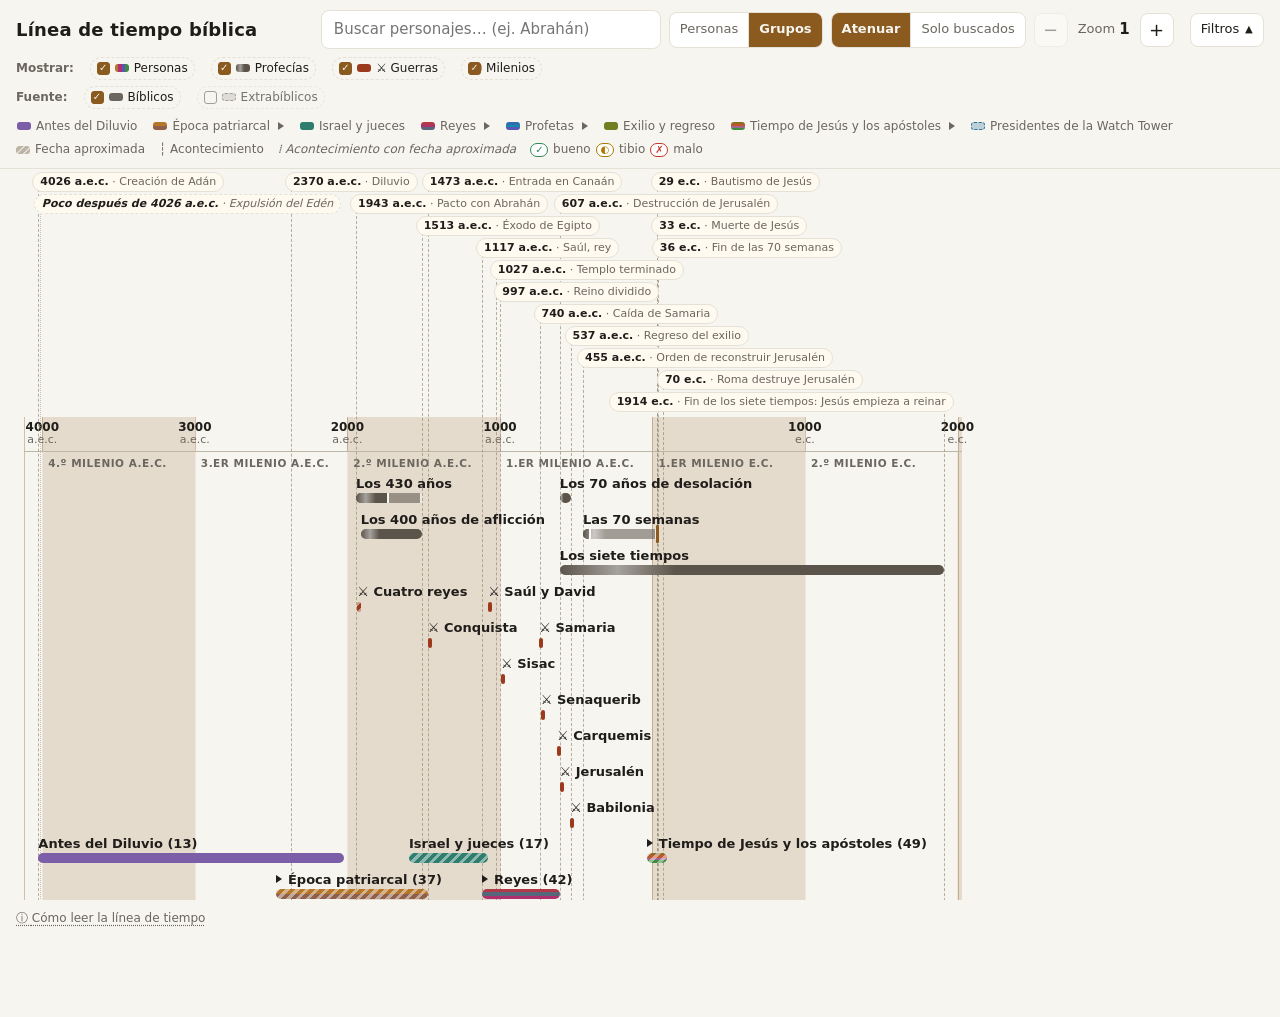
==== index.html @ e74914aa "Agrupar las categorías en grupos principales que se despliegan - En la vista «Grupos», Época patriar" ====
<!doctype html>
<html lang="es">
<head>
<meta charset="utf-8">
<meta name="viewport" content="width=device-width, initial-scale=1">
<title>Línea de tiempo bíblica</title>
<meta name="description" content="Personajes y acontecimientos bíblicos en una línea de tiempo interactiva.">
<!-- PWA: instalable en el móvil y en la PC -->
<link rel="manifest" href="manifest.webmanifest">
<link rel="icon" href="icons/icon.svg" type="image/svg+xml">
<link rel="icon" href="icons/icon-192.png" sizes="192x192" type="image/png">
<link rel="apple-touch-icon" href="icons/apple-touch-icon.png">
<meta name="theme-color" content="#f7f5f0" media="(prefers-color-scheme: light)">
<meta name="theme-color" content="#16140f" media="(prefers-color-scheme: dark)">
<meta name="apple-mobile-web-app-capable" content="yes">
<meta name="apple-mobile-web-app-title" content="Línea bíblica">
<meta name="apple-mobile-web-app-status-bar-style" content="default">
<style>
:root{
  --bg:#f7f5f0; --surface:#ffffff; --text:#1f1d1a; --muted:#6b665e;
  --line:#e6e1d6; --grid:#ece7dc; --axis:#bdb5a5; --accent:#8a5a1f;
  --c-ante:#7b5ea7; --c-patri:#b5762a; --c-epat:#8f5f4a; --c-israel:#2f7d6d; --c-reyes:#b23a48;
  --c-juda:#b0306f; --c-isr:#56677a;
  --c-profp:#2f6db3; --c-profm:#1689a8; --c-prof:#5a55b8;
  --c-exilio:#6f7f22; --c-cristo:#c0562b; --c-apost:#3d8c40; --c-gob:#8a6d1f; --c-disc:#a0688f; --c-crono:#5b544a; --c-guerra:#9c3a1e; --c-pres:#2a6f97;
  --good:#2e8b57; --bad:#c0392b; --tibio:#a87a00;
  --mil:rgba(138,90,31,.17); --mil-line:rgba(138,90,31,.35); --sheen:rgba(255,255,255,.45); --event:#9a8f7a; --pill:#fffaf0; --shadow:0 6px 24px rgba(40,30,10,.18);
}
@media (prefers-color-scheme: dark){
  :root{
    --bg:#16140f; --surface:#211e17; --text:#ece6da; --muted:#a39b8b;
    --line:#332e24; --grid:#2a261e; --axis:#5c5446; --accent:#e0a85a;
    --c-ante:#a98ad6; --c-patri:#e0a24f; --c-epat:#c9937c; --c-israel:#4fb8a2; --c-reyes:#e06474;
    --c-juda:#e66fa6; --c-isr:#9aaabd;
    --good:#5cc98a; --bad:#ef6b5e; --tibio:#e8c04a;
    --c-profp:#6aa3e6; --c-profm:#4cc4e0; --c-prof:#9b96ec;
    --c-exilio:#a8bb4c; --c-cristo:#ee8758; --c-apost:#6cc26f; --c-gob:#d1b04f; --c-disc:#d39bc2; --c-crono:#ada188; --c-guerra:#e0714f; --c-pres:#6fb3d9;
    --mil:rgba(255,236,205,.12); --mil-line:rgba(224,168,90,.3); --sheen:rgba(255,255,255,.6); --event:#8c836f; --pill:#2a261d; --shadow:0 6px 24px rgba(0,0,0,.5);
  }
}
*{box-sizing:border-box}
html,body{margin:0}
body{
  background:var(--bg); color:var(--text);
  font-family:system-ui,-apple-system,"Segoe UI",Roboto,sans-serif;
  font-size:15px; line-height:1.4;
}

/* ---------- Encabezado ---------- */
header{
  position:sticky; top:0; z-index:30;
  background:var(--bg); border-bottom:1px solid var(--line);
  padding:10px 16px;
  display:flex; flex-wrap:wrap; gap:8px 16px; align-items:center;
}
h1{font-size:18px; margin:0; font-weight:700; letter-spacing:.2px}
.tools{display:flex; flex-wrap:wrap; gap:8px; align-items:center; flex:1; min-width:240px; justify-content:flex-end}
.search{position:relative; flex:1; max-width:340px}
.search input{
  width:100%; padding:8px 12px; font:inherit; color:var(--text);
  background:var(--surface); border:1px solid var(--line); border-radius:8px;
}
.search input:focus{outline:2px solid var(--accent); outline-offset:0; border-color:transparent}
.suggest{
  position:absolute; top:calc(100% + 4px); left:0; right:0; z-index:40;
  list-style:none; margin:0; padding:4px; display:none;
  background:var(--surface); border:1px solid var(--line); border-radius:8px; box-shadow:var(--shadow);
  max-height:320px; overflow:auto;
}
.suggest.open{display:block}
.suggest li{padding:6px 8px; border-radius:6px; cursor:pointer; display:flex; justify-content:space-between; gap:8px}
.suggest li small{color:var(--muted); white-space:nowrap}
.suggest li.active,.suggest li:hover{background:var(--grid)}
.suggest .empty{color:var(--muted); cursor:default}
.zoom{display:flex; gap:4px}
.zoom button{
  width:34px; height:34px; font:inherit; font-size:18px; cursor:pointer; color:var(--text);
  background:var(--surface); border:1px solid var(--line); border-radius:8px;
}
.zoom button:hover{border-color:var(--axis)}
.zoom button:disabled{opacity:.4; cursor:default; border-color:var(--line)}
.zlevel{
  min-width:64px; height:34px; display:inline-flex; align-items:center; justify-content:center; gap:4px;
  font-size:13px; color:var(--muted); white-space:nowrap; font-variant-numeric:tabular-nums; cursor:help;
}
.zlevel b{color:var(--text); font-size:15px}
.install{
  height:34px; padding:0 12px; font:inherit; font-size:13px; font-weight:600; white-space:nowrap; cursor:pointer;
  color:var(--bg); background:var(--accent); border:0; border-radius:8px;
}
.install:hover{filter:brightness(1.08)}
.install[hidden]{display:none}

/* ---------- Modo de búsqueda y personajes buscados ---------- */
.mode{display:flex; border:1px solid var(--line); border-radius:8px; overflow:hidden; background:var(--surface)}
.mode button{
  height:34px; padding:0 10px; font:inherit; font-size:13px; white-space:nowrap; cursor:pointer;
  color:var(--muted); background:none; border:0;
}
.mode button + button{border-left:1px solid var(--line)}
.mode button:hover{color:var(--text)}
.mode button[aria-pressed="true"]{background:var(--accent); color:var(--bg); font-weight:600}
.mode button:focus-visible{outline:2px solid var(--accent); outline-offset:-2px}
.picks{width:100%; display:none; flex-wrap:wrap; gap:6px; align-items:center; font-size:12px; color:var(--muted)}
.picks.open{display:flex}
.chip{
  display:inline-flex; align-items:center; gap:2px; padding:0 2px 0 4px;
  background:var(--surface); border:1px solid var(--col); border-radius:14px; font-size:13px;
}
.chip .go{
  display:inline-flex; align-items:center; gap:5px; padding:2px 2px 2px 4px;
  font:inherit; color:var(--text); background:none; border:0; cursor:pointer;
}
.chip .go i{width:8px; height:8px; border-radius:50%; background:var(--col)}
.chip .go:hover{color:var(--col)}
.chip .x{
  width:20px; height:20px; padding:0; border:0; border-radius:50%; cursor:pointer;
  font-size:15px; line-height:1; color:var(--muted); background:none;
}
.chip .x:hover{background:var(--grid); color:var(--text)}
.picks .clear{font:inherit; font-size:12px; color:var(--accent); font-weight:600; background:none; border:0; cursor:pointer; padding:2px 4px}
.legend{
  width:100%; display:flex; flex-wrap:wrap; gap:4px 14px; font-size:12px; color:var(--muted);
}
.legend span{display:inline-flex; align-items:center; gap:5px}
.legend i{width:14px; height:8px; border-radius:3px; display:inline-block}
.legend i.aprox{background:var(--axis); background-image:repeating-linear-gradient(135deg,rgba(255,255,255,.55) 0 2px,transparent 2px 5px)}
.legend button{
  display:inline-flex; align-items:center; gap:5px; margin:0 -6px; padding:2px 6px;
  font:inherit; color:inherit; background:none; border:1px solid transparent; border-radius:12px; cursor:pointer;
  transition:opacity .15s;
}
.legend button:hover{border-color:var(--line); color:var(--text)}
.legend button:focus-visible{outline:2px solid var(--accent); outline-offset:1px}
.legend.filtered button.cat:not(.on){opacity:.4}
.legend button.cat.on{background:var(--surface); border-color:var(--axis); color:var(--text); font-weight:600}
.legend button.reset{display:none; color:var(--accent); font-weight:600}
.legend.filtered button.reset{display:inline-flex}
/* Fila de capas (Personas, Profecías, Guerras): casillas independientes entre sí */
.legend .layers{flex-basis:100%; display:flex; flex-wrap:wrap; align-items:center; gap:4px 16px; margin-bottom:2px}
.legend .layers > b{font-weight:600; color:var(--muted)}
.legend .layers button.capa{margin:0}
.legend button.capa i.personas{background:linear-gradient(90deg, var(--c-patri) 0 25%, var(--c-juda) 25% 50%, var(--c-prof) 50% 75%, var(--c-apost) 75%)}
.legend button.capa i.guerra{background-color:var(--c-guerra)}
/* Fila de fuente: muestras de barra bíblica (llena) y extrabíblica (borde punteado) */
.legend i.biblico{background:var(--muted)}
.legend i.extra{background:color-mix(in srgb, var(--col, var(--muted)) 28%, transparent); border:1.5px dashed var(--col, var(--muted))}
/* Franjas de los milenios (fondo) */
.mil{position:absolute; pointer-events:none}
.mil.alt{background:var(--mil)}
body.h .mil{border-left:1px solid var(--mil-line)}
body.v .mil{border-top:1px solid var(--mil-line)}
.mil-lbl{
  position:absolute; pointer-events:none; white-space:nowrap; overflow:hidden; text-overflow:ellipsis;
  font-size:10.5px; font-weight:600; letter-spacing:.5px; text-transform:uppercase; color:var(--muted);
}
body.v .mil-lbl{writing-mode:vertical-rl}
.legend button.capa i.mil{background:repeating-linear-gradient(90deg, var(--mil-line) 0 4px, transparent 4px 8px); border:1px solid var(--mil-line)}
/* Sin la capa Personas se ocultan sus filtros */
.legend.no-personas button.cat, .legend.no-personas button.reset, .legend.no-personas .reyes-val,
.legend.no-personas .supgroup{display:none !important}
/* Grupos principales en la leyenda: botón que filtra todo el grupo, flecha y subgrupos desplegables */
.legend i.bands{background:linear-gradient(180deg, var(--bands))}
.legend .supgroup{flex-wrap:wrap; gap:4px 14px}
.legend .supbtn{gap:0}
.legend button.sup{margin-right:0; padding-right:3px}
.legend button.exp{margin:0 -6px 0 0; padding:2px 6px 2px 3px; color:var(--muted)}
.legend .tw{display:inline-block; margin:0}
.legend .subs{display:none; flex-wrap:wrap; gap:4px 14px; padding:1px 12px; border-radius:12px; background:var(--grid)}
.legend .subs.shown{display:inline-flex}
header.no-personas .mode.view{display:none}
.person.guerra .lbl{color:var(--text)}
/* Botón de capa: casilla que se marca o desmarca, independiente de las categorías */
.legend button.capa{border:1px dashed var(--line); color:var(--text)}
.legend button.capa:not(.on){opacity:.6}
.legend button.capa .check{
  width:13px; height:13px; border:1.5px solid var(--muted); border-radius:3px;
  display:inline-grid; place-items:center; font-size:10px; font-weight:700; line-height:1;
}
.legend button.capa.on .check{background:var(--accent); border-color:var(--accent)}
.legend button.capa.on .check::after{content:'✓'; color:var(--bg)}

/* ---------- Botón para mostrar u ocultar la leyenda ---------- */
.legend-toggle{
  display:inline-flex; align-items:center; gap:6px; height:34px; padding:0 10px;
  font:inherit; font-size:13px; white-space:nowrap; cursor:pointer; color:var(--text);
  background:var(--surface); border:1px solid var(--line); border-radius:8px;
}
.legend-toggle:hover{border-color:var(--axis)}
.legend-toggle:focus-visible{outline:2px solid var(--accent); outline-offset:1px}
.legend-toggle .count{
  min-width:18px; height:18px; padding:0 5px; border-radius:9px;
  font-size:11px; font-weight:700; line-height:18px; text-align:center;
  color:var(--bg); background:var(--accent);
}
.legend-toggle .count:empty{display:none}
.legend-toggle .arrow{font-size:10px; transition:transform .15s}
.legend-toggle[aria-expanded="true"] .arrow{transform:rotate(180deg)}
header.legend-closed .legend{display:none}
header > .tools{order:1}
header > .legend-toggle{order:2}
header > .picks{order:3}
header > .legend{order:4}
@media (max-width: 759px){
  /* En el celular, el botón va junto al título y las herramientas pasan a la fila siguiente */
  header > .legend-toggle{order:0; margin-left:auto}
  header > .tools{flex-basis:100%; justify-content:flex-start}
  .search{flex:1 1 150px; max-width:none}
  /* En el celular, la leyenda abierta no ocupa más de un tercio de la pantalla */
  .legend{max-height:34vh; overflow-y:auto; overscroll-behavior:contain; gap:6px 14px; padding-bottom:2px}
  .legend button{padding:4px 8px}
  .legend button.sup{padding-right:3px}
  .legend button.exp{padding:4px 10px 4px 4px}
}

/* ---------- Valoración de los reyes ---------- */
.val{
  display:inline-block; margin-inline-start:5px; padding:1px 4px; vertical-align:1px;
  font-size:10px; font-weight:700; line-height:1; letter-spacing:-.5px;
  border:1px solid currentColor; border-radius:7px; background:var(--surface);
}
.legend .val{margin:0}
.val.good{color:var(--good)} .val.bad{color:var(--bad)} .val.tibio{color:var(--tibio)}

/* ---------- Línea de tiempo ---------- */
#scroller{position:relative; overflow:auto}
body.h #scroller{height:calc(100vh - var(--head,110px))}
body.v #scroller{overflow-y:visible}
#canvas{position:relative}

.grid{position:absolute; background:var(--grid)}
.tick{position:absolute; font-size:11px; color:var(--muted); white-space:nowrap; line-height:1.1}
body.h .tick{transform:translateX(-50%); text-align:center}
body.v .tick{transform:translateY(-50%); text-align:right; width:42px; left:2px}
.tick b{display:block; font-weight:600; color:var(--text); font-size:12px}
.axisline{position:absolute; background:var(--axis)}

.evline{position:absolute; border:0 dashed var(--event); opacity:.7; pointer-events:none}
body.h .evline{border-left-width:1px; width:0}
body.v .evline{border-top-width:1px; height:0}
.evlabel{
  position:absolute; font-size:11px; color:var(--muted); white-space:nowrap;
  background:var(--pill); border:1px solid var(--line); border-radius:10px; padding:1px 7px;
  z-index:2;
}
.evlabel b{color:var(--text); font-weight:600}
/* Acontecimientos con fecha aproximada: línea de puntos más tenue y etiqueta en cursiva */
.evline.aprox{border-style:dotted; opacity:.5}
.evlabel.aprox{font-style:italic; border-style:dashed; pointer-events:auto; cursor:help}
.legend .ev-aprox{font-style:italic}

.person{
  position:absolute; padding:0; margin:0; border:0; background:none; cursor:pointer;
  color:var(--text); font:inherit; text-align:left; transition:opacity .15s;
  z-index:3;
}
.person .bar{position:absolute; border-radius:5px; background:var(--col)}
.person.aprox .bar{background-image:repeating-linear-gradient(135deg,rgba(255,255,255,.45) 0 3px,transparent 3px 7px)}
/* Extrabíblicos (lo que la Biblia no narra): relleno claro y borde punteado.
   No se usan rayas porque ya indican fecha aproximada. */
.person.extra .bar{background-color:color-mix(in srgb, var(--col) 28%, transparent); border:1.5px dashed var(--col)}
.person .lbl{position:absolute; font-size:13px; font-weight:600; white-space:nowrap; line-height:1}
body.h .person .lbl{top:0; left:0}
body.h .person .bar{left:0; top:17px; height:10px}
body.v .person .lbl{left:14px; top:0; writing-mode:vertical-rl}
body.v .person .bar{top:0; left:0; width:10px}
.person:hover .lbl{color:var(--col)}
.person:focus-visible{outline:2px solid var(--accent); outline-offset:3px; border-radius:4px}
.person.sel .bar{box-shadow:0 0 0 3px var(--bg),0 0 0 5px var(--col)}
.person.sel .lbl{color:var(--col)}
#canvas.filtering .person:not(.match){opacity:.15}
#canvas.filtering .person.match .lbl{color:var(--col)}

/* ---------- Ficha ---------- */
#card{
  position:fixed; z-index:50; left:16px; right:16px; bottom:16px; margin:0 auto; max-width:460px;
  background:var(--surface); border:1px solid var(--line); border-left:5px solid var(--col,var(--accent));
  border-radius:10px; box-shadow:var(--shadow); padding:14px 16px 14px 16px; display:none;
}
#card.open{display:block}
#card h2{margin:0 28px 2px 0; font-size:19px}
#card .cat{font-size:12px; color:var(--col); font-weight:600; text-transform:uppercase; letter-spacing:.5px}
#card .dates{margin:8px 0 4px; font-weight:600}
#card .dur{color:var(--muted); font-size:14px}
#card p{margin:8px 0 6px}
#card .refs{font-size:13px; color:var(--muted)}
#card .origen{margin:8px 0 4px; font-size:13px; color:var(--muted)}
#card .origen i{
  display:inline-block; width:14px; height:9px; margin-right:6px; vertical-align:-1px; border-radius:2px;
  background:color-mix(in srgb, var(--col) 28%, transparent); border:1.5px dashed var(--col);
}
#card .origen b{color:var(--text); font-weight:600}
#card .verdict{margin-top:8px; padding:7px 9px; border-radius:7px; background:var(--grid); font-size:14px}
#card .verdict .val{margin:0 6px 0 0; font-size:11px}
#card .verdict b{margin-right:4px}
#card h2 a{color:inherit; text-decoration:underline; text-decoration-color:var(--col); text-underline-offset:3px}
#card h2 a:hover{color:var(--col)}
#card .more{
  display:inline-block; margin-top:10px; padding:7px 12px; border-radius:8px;
  background:var(--col); color:#fff; font-weight:600; font-size:14px; text-decoration:none;
}
#card .more:hover{filter:brightness(1.08)}
#card .seegroup{
  margin-top:10px; padding:7px 12px; border:0; border-radius:8px; cursor:pointer;
  background:var(--col); color:#fff; font:inherit; font-weight:600; font-size:14px;
}
#card .seegroup:hover{filter:brightness(1.08)}
#card.group .more, #card:not(.group) .seegroup{display:none}
#card.group .refs{max-height:7.5em; overflow-y:auto}
#card.group h2 a{text-decoration:none; pointer-events:none}

/* ---------- Vista por grupos ---------- */
.person.group .bar{height:14px}
body.h .person.group .bar{top:16px}
body.v .person.group .bar{width:14px}
body.v .person.group .lbl{left:18px}
/* Grupo principal cerrado: una franja por subgrupo, con su color (en vertical, una columna por subgrupo) */
body.h .person.sup .bar{background-image:linear-gradient(180deg, var(--bands))}
body.v .person.sup .bar{background-image:linear-gradient(90deg, var(--bands))}
body.h .person.sup.aprox .bar{background-image:repeating-linear-gradient(135deg,rgba(255,255,255,.45) 0 3px,transparent 3px 7px), linear-gradient(180deg, var(--bands))}
body.v .person.sup.aprox .bar{background-image:repeating-linear-gradient(135deg,rgba(255,255,255,.45) 0 3px,transparent 3px 7px), linear-gradient(90deg, var(--bands))}
/* Grupo principal abierto: línea fina sobre sus subgrupos */
body.h .person.sup.open .bar, body.v .person.sup.open .bar{background:var(--axis)}
body.h .person.sup.open .bar{height:4px; top:21px}
body.v .person.sup.open .bar{width:4px; left:5px}
.person.sup.open .lbl{color:var(--muted)}
.person.sup.open:not(.fixed):hover .lbl{color:var(--text)}
.person.sup.fixed{cursor:default}
/* Flecha de los grupos principales (un triángulo dibujado con bordes, igual en todos los dispositivos).
   Cerrado señala el sentido del texto; abierto, hacia donde aparecen los subgrupos: abajo en
   horizontal y a la derecha en vertical. La misma flecha despliega los subgrupos en «Filtros». */
.tw{
  display:inline-block; width:0; height:0; margin-inline-end:6px; vertical-align:1px;
  border-left:6px solid currentColor; border-top:4px solid transparent; border-bottom:4px solid transparent;
  transition:transform .15s;
}
.person.sup.open .tw, body.v .person.sup:not(.open) .tw, .legend button.exp[aria-expanded="true"] .tw{transform:rotate(90deg)}
body.v .person.sup.open .tw{transform:none}

/* ---------- Profecías cronológicas: barra dividida en tramos ---------- */
.person.crono .bar{height:14px}
body.h .person.crono .bar{top:16px}
body.v .person.crono .bar{width:14px}
body.v .person.crono .lbl{left:18px}
.person.crono.segs .bar{background:none}
.person .seg{position:absolute; background:var(--col); box-shadow:inset 0 0 0 1px var(--col)}
.person .seg:nth-child(even){opacity:.55}
body.h .person .seg{top:0; bottom:0; left:calc(var(--a) * 1%); width:calc(var(--w) * 1%); border-right:2px solid var(--bg)}
body.v .person .seg{left:0; right:0; top:calc(var(--a) * 1%); height:calc(var(--w) * 1%); border-bottom:2px solid var(--bg)}
.person .seg:first-child{border-radius:5px 0 0 5px}
body.v .person .seg:first-child{border-radius:5px 5px 0 0}
.person .seg.end{border-right:0; border-bottom:0}
.person .mark{position:absolute; background:var(--accent); border-radius:1px}
body.h .person .mark{top:-4px; bottom:-4px; width:3px; left:calc(var(--a) * 1% - 1px)}
body.v .person .mark{left:-4px; right:-4px; height:3px; top:calc(var(--a) * 1% - 1px)}
/* Destello tenue que recorre las barras de las profecías (y su casilla en la leyenda):
   cruza en ~3 s y descansa ~2 s. En vertical baja de arriba abajo. */
.person.crono .bar::after, .legend button.capa.on i.crono{
  background-image:linear-gradient(90deg, transparent, var(--sheen), transparent);
  background-repeat:no-repeat; background-size:30% 100%;
  animation:sheen-h 5s ease-in-out var(--delay, 0s) infinite;
}
.person.crono .bar::after{content:''; position:absolute; inset:0; border-radius:5px; pointer-events:none}
body.v .person.crono .bar::after{
  background-image:linear-gradient(180deg, transparent, var(--sheen), transparent);
  background-size:100% 30%; animation-name:sheen-v;
}
.legend button.capa i.crono{background-color:var(--c-crono)}
.legend button.capa.on i.crono{background-size:60% 100%}
@keyframes sheen-h{0%{background-position:-50% 0} 60%,100%{background-position:150% 0}}
@keyframes sheen-v{0%{background-position:0 -50%} 60%,100%{background-position:0 150%}}
@media (prefers-reduced-motion: reduce){
  .person.crono .bar::after, .legend button.capa.on i.crono{animation:none; background-image:none}
}
#card .segs{margin:8px 0; display:grid; gap:5px; font-size:14px}
#card .segs:empty{display:none}
#card .segs div{display:grid; grid-template-columns:14px 1fr; gap:8px; align-items:baseline}
#card .segs i{width:14px; height:9px; border-radius:2px; background:var(--col)}
#card .segs div:nth-child(even) i{opacity:.55}
#card .segs div i.mk{width:4px; justify-self:center; background:var(--accent); opacity:1}
#card .segs b{font-weight:600}
#card .segs small{color:var(--muted); font-size:13px}
#card .close{
  position:absolute; top:8px; right:8px; width:30px; height:30px; border:0; border-radius:6px;
  background:none; color:var(--muted); font-size:20px; cursor:pointer;
}
#card .close:hover{background:var(--grid)}
.note{font-size:12px; color:var(--muted); padding:10px 16px 90px}
.note summary{
  display:inline-block; list-style:none; cursor:pointer; color:var(--muted);
  text-decoration:underline dotted; text-underline-offset:3px;
}
.note summary::-webkit-details-marker{display:none}
.note summary:hover, .note[open] summary{color:var(--text)}
.note summary:focus-visible{outline:2px solid var(--accent); outline-offset:2px; border-radius:3px}
.note p{margin:6px 0 0; max-width:900px}
</style>
</head>
<body>
<header id="head">
  <h1>Línea de tiempo bíblica</h1>
  <div class="tools">
    <div class="search">
      <input id="q" type="search" placeholder="Buscar personajes… (ej. Abrahán)" autocomplete="off" aria-label="Buscar personaje bíblico">
      <ul id="suggest" class="suggest" role="listbox"></ul>
    </div>
    <div class="mode view" role="group" aria-label="Vista">
      <button id="viewPeople" aria-pressed="true" title="Una barra por cada personaje">Personas</button>
      <button id="viewGroups" aria-pressed="false" title="Una barra por cada categoría, desde su primer personaje hasta el último">Grupos</button>
    </div>
    <div class="mode" role="group" aria-label="Modo de búsqueda">
      <button id="modeDim" aria-pressed="true" title="Muestra a todos y atenúa a los que no buscaste">Atenuar</button>
      <button id="modeSolo" aria-pressed="false" title="Muestra solo a los personajes que buscaste">Solo buscados</button>
    </div>
    <div class="zoom">
      <button id="zoomOut" title="Alejar" aria-label="Alejar">−</button>
      <span id="zoomLevel" class="zlevel" aria-live="polite" title="Nivel de zoom: 1 = toda la historia en la pantalla; cada nivel acerca 1,5 veces más">Zoom <b>1</b></span>
      <button id="zoomIn" title="Acercar" aria-label="Acercar">+</button>
    </div>
    <button id="install" class="install" hidden title="Instalar como aplicación en este dispositivo">⬇ Instalar</button>
  </div>
  <button id="legendToggle" class="legend-toggle" aria-expanded="true" aria-controls="legend" title="Mostrar u ocultar los filtros: capas, fuente y categorías">
    Filtros <b class="count" id="legendCount" title="Filtros cambiados (capas ocultas, fuente y categorías)"></b><span class="arrow" aria-hidden="true">▼</span>
  </button>
  <div class="picks" id="picks" aria-label="Personajes buscados"></div>
  <div class="legend" id="legend"></div>
</header>

<div id="scroller"><div id="canvas"></div></div>
<!-- Ayuda: oculta de entrada; se despliega con el enlace -->
<details class="note">
  <summary><span aria-hidden="true">ⓘ </span>Cómo leer la línea de tiempo</summary>
  <p>Fechas según la cronología bíblica de las publicaciones de los testigos de Jehová (por ejemplo, la creación de Adán en 4026 a.e.c. y el Diluvio en 2370 a.e.c.). Las barras rayadas indican fechas aproximadas. Las profecías cronológicas se muestran arriba, como barras divididas en sus tramos; las guerras llevan el símbolo ⚔. Personas, profecías y guerras son capas que se muestran u ocultan por separado desde «Filtros»; allí también se pueden ocultar las franjas de fondo de los milenios del calendario. Las barras con borde punteado y relleno claro son extrabíblicas: personas y guerras que la Biblia no narra, aunque algunas cumplan profecías bíblicas (por ejemplo, los presidentes de la Watch Tower, la guerra judía contra Roma y las guerras mundiales). De entrada solo se muestra lo bíblico; la fila «Fuente» de «Filtros» muestra u oculta por separado lo bíblico y lo extrabíblico. En la vista «Grupos», cada barra representa una categoría y va desde su primer personaje hasta el último. Algunas categorías se juntan en un grupo principal (Época patriarcal, Reyes, Profetas y Tiempo de Jesús y los apóstoles), que lleva una flecha y una franja de color por subgrupo: al tocarlo se separa en sus subgrupos, y al tocarlo otra vez se vuelven a juntar. En «Filtros», la flecha junto a cada grupo principal muestra sus subgrupos para elegirlos por separado. Los acontecimientos con línea de puntos y etiqueta en cursiva tienen una fecha aproximada que la Biblia no precisa. En los reyes de Judá y de Israel, la barra muestra los años de reinado. En todos los reyes, el icono (✓ bueno, ◐ tibio, ✗ malo; más símbolos, mayor grado) resume lo que la Biblia dice de su conducta. Cuando no se conoce el nacimiento o la muerte, la barra muestra el período en que el personaje aparece en el registro bíblico.</p>
</details>

<div id="card" role="dialog" aria-live="polite">
  <button class="close" aria-label="Cerrar">×</button>
  <div class="cat"></div>
  <h2><a class="name" target="_blank" rel="noopener"></a></h2>
  <div class="dates"></div>
  <div class="dur"></div>
  <div class="verdict"></div>
  <p class="desc"></p>
  <div class="segs"></div>
  <div class="origen"></div>
  <div class="refs"></div>
  <a class="more" target="_blank" rel="noopener">Más información en jw.org ↗</a>
  <button class="seegroup">Ver estas personas en la línea de tiempo</button>
</div>

<script>
/* ===================== DATOS =====================
   Años: negativo = a.e.c. (antes de la era común), positivo = e.c.
   a: qué fechas son aproximadas ('s' inicio, 'e' fin, 'se' ambas)
   k: 'vida' = nacimiento-muerte; 'registro' = aparición-desaparición en el relato;
      'profecia' = periodo en que profetizó (pt: texto propio para la duración);
      'juez' = periodo como juez (jt: lo que dice la Biblia sobre los años). Las fechas de
      cada juez son aproximadas: jw.org solo fecha el periodo completo (c. 1450–1117 a.e.c.)
      y Jueces 11:26 sitúa a Jefté unos 300 años después de la conquista (c. 1173 a.e.c.);
      'reinado' = años de reinado (rn: duración tal como la indica la Biblia)
   dt: texto propio para la duración (se usa en lugar del texto automático)
   seg: tramos de una profecía [{n, s, e, d}]; mark: momentos destacados dentro de ella [{y, n}]
   lb: nombre corto para la barra en la vista vertical (celular)
   src: fuente (publicación) cuando no hay textos bíblicos que citar
   q: término de búsqueda en jw.org cuando el nombre lleva aclaración, p. ej. "Ocozías (Judá)"
   x: true = extrabíblico: la Biblia no lo narra como algo que ocurrió; se conoce por la historia
      o por las publicaciones, aunque la Biblia lo haya profetizado. En las personas se pone en
      la categoría (CATS); en las guerras, en cada una.
*/
const CATS = {
  ante:   {n:'Antes del Diluvio', v:'--c-ante'},
  patri:  {n:'Patriarcas',        v:'--c-patri', t:'Abrahán, Isaac, Jacob y los 12 hijos de Jacob, entre otros (Hechos 7:8, 9)'},
  epat:   {n:'Familias y otros',  v:'--c-epat',  t:'Esposas, hijos y otros personajes del tiempo de los patriarcas'},
  israel: {n:'Israel y jueces',   v:'--c-israel'},
  reyes:  {n:'Reino unido',       v:'--c-reyes', t:'Reyes de las 12 tribus antes de la división del reino'},
  juda:   {n:'Reyes de Judá',     v:'--c-juda',  t:'Reino de dos tribus (Judá y Benjamín), capital Jerusalén'},
  isr:    {n:'Reyes de Israel',   v:'--c-isr',   t:'Reino de diez tribus, capital Samaria'},
  profp:  {n:'Profetas principales', v:'--c-profp', t:'Isaías, Jeremías, Ezequiel y Daniel: sus libros proféticos son los más extensos'},
  profm:  {n:'Profetas menores',  v:'--c-profm', t:'Los 12 libros proféticos más breves, de Oseas a Malaquías'},
  prof:   {n:'Otros profetas',    v:'--c-prof',  t:'Profetas que no tienen un libro de la Biblia con su nombre'},
  exilio: {n:'Exilio y regreso',  v:'--c-exilio'},
  apost:  {n:'Apóstoles',         v:'--c-apost', t:'Los 12 apóstoles de Jesús, Matías y Pablo'},
  cristo: {n:'Jesús y su familia', v:'--c-cristo', t:'Jesús, sus padres, sus medios hermanos y sus parientes'},
  gob:    {n:'Gobernantes y sacerdotes', v:'--c-gob', t:'Reyes, emperadores, gobernadores y sumos sacerdotes del tiempo de Jesús'},
  disc:   {n:'Discípulos y otros', v:'--c-disc', t:'Discípulos y otras personas de los Evangelios y de los primeros años del cristianismo'},
  pres:   {n:'Presidentes de la Watch Tower', v:'--c-pres', t:'Presidentes de la Sociedad Watch Tower Bible and Tract Society of Pennsylvania, la entidad legal de los testigos de Jehová', x:true},
  // capa: no es una categoría de personas; se muestra u oculta con su propio botón y no se agrupa
  crono:  {n:'Profecías cronológicas', v:'--c-crono', t:'Profecías bíblicas que indican un periodo de tiempo y cuyo cumplimiento se puede fechar', capa:true},
  guerra: {n:'Guerras', v:'--c-guerra', t:'Guerras y conquistas importantes del relato bíblico, y guerras posteriores (extrabíblicas) que cumplen profecías bíblicas según las publicaciones', capa:true},
};

/* ===================== GRUPOS PRINCIPALES =====================
   En la vista «Grupos» y en «Filtros», estas categorías se juntan en un grupo principal que
   se abre con un clic para verlas por separado. Las demás categorías van solas.
   cats: sus categorías, en el orden de «Filtros»; lb: nombre corto (vista vertical y fichas) */
const GRUPOS = {
  patriarcal: {n:'Época patriarcal', cats:['patri','epat'],
               t:'Los patriarcas, sus familias y otras personas de su tiempo'},
  monarquia:  {n:'Reyes', cats:['reyes','juda','isr'],
               t:'Los reyes del reino unido de Israel y, después de su división, los de Judá y los de Israel'},
  profetas:   {n:'Profetas', cats:['profp','profm','prof'],
               t:'Profetas con libro en la Biblia (principales y menores) y otros profetas'},
  jesus:      {n:'Tiempo de Jesús y los apóstoles', lb:'Jesús y apóstoles', cats:['gob','cristo','disc','apost'],
               t:'Gobernantes y sacerdotes de su tiempo, la familia de Jesús, sus discípulos y sus apóstoles'},
};
const SUP_OF = {};   // categoría -> su grupo principal
for (const s in GRUPOS) GRUPOS[s].cats.forEach(c => SUP_OF[c] = s);

const PEOPLE = [
  {n:'Adán', s:-4026, e:-3096, c:'ante', k:'vida', d:'El primer hombre, creado por Jehová. Vivió 930 años. Pecó y fue expulsado del jardín de Edén; la Biblia no dice en qué año ocurrió.', r:'Génesis 2:7; 3:17-24; 5:3-5'},
  {n:'Eva', s:-4026, e:-3896, a:'e', c:'ante', k:'registro', dt:'Fue creada en 4026 a.e.c., poco después de Adán. La Biblia no dice cuándo murió; aparece por última vez en el nacimiento de Set (3896 a.e.c.)', d:'La primera mujer, creada de una costilla de Adán. Satanás la engañó y desobedeció a Jehová. Es la madre de todos los seres humanos.', r:'Génesis 2:21-23; 3:1-6, 20; 4:1, 25; 2 Corintios 11:3', al:'Eva'},
  {n:'Caín', s:-4015, e:-3896, a:'se', c:'ante', k:'registro', dt:'La Biblia no dice cuándo nació ni cuándo murió. Nació después de la expulsión del Edén; la barra llega hasta el nacimiento de Set (3896 a.e.c.), cuando ya había matado a Abel', d:'Primer hijo de Adán y Eva, y agricultor. Por envidia mató a su hermano Abel, y Jehová lo condenó a vagar por la tierra.', r:'Génesis 4:1-17; 1 Juan 3:12', al:'Cain'},
  {n:'Abel', s:-4013, e:-3896, a:'se', c:'ante', k:'registro', dt:'La Biblia no dice cuándo nació ni cuándo murió. Nació después de Caín y murió asesinado antes del nacimiento de Set (3896 a.e.c.)', d:'Segundo hijo de Adán y Eva, y pastor de ovejas. Por su fe ofreció un sacrificio que agradó a Jehová. Fue el primer hombre fiel y murió asesinado por su hermano.', r:'Génesis 4:2-8, 25; Mateo 23:35; Hebreos 11:4'},
  {n:'Set', s:-3896, e:-2984, c:'ante', k:'vida', d:'Hijo de Adán y Eva, nacido después de la muerte de Abel.', r:'Génesis 4:25; 5:3-8'},
  {n:'Enós', s:-3791, e:-2886, c:'ante', k:'vida', d:'Hijo de Set. En sus días se empezó a invocar el nombre de Jehová.', r:'Génesis 4:26; 5:6-11'},
  {n:'Quenán', s:-3701, e:-2791, c:'ante', k:'vida', d:'Hijo de Enós.', r:'Génesis 5:9-14', al:'Cainán Kenan'},
  {n:'Mahalalel', s:-3631, e:-2736, c:'ante', k:'vida', d:'Hijo de Quenán.', r:'Génesis 5:12-17'},
  {n:'Jared', s:-3566, e:-2604, c:'ante', k:'vida', d:'Hijo de Mahalalel y padre de Enoc.', r:'Génesis 5:15-20'},
  {n:'Enoc', s:-3404, e:-3039, c:'ante', k:'vida', d:'Caminó con Dios y profetizó contra los impíos.', r:'Génesis 5:18-24; Judas 14, 15', al:'Henoc'},
  {n:'Matusalén', s:-3339, e:-2370, c:'ante', k:'vida', d:'El hombre más longevo del registro: 969 años. Murió el año del Diluvio.', r:'Génesis 5:21-27'},
  {n:'Lamec', s:-3152, e:-2375, c:'ante', k:'vida', d:'Hijo de Matusalén y padre de Noé.', r:'Génesis 5:25-31'},
  {n:'Noé', s:-2970, e:-2020, c:'ante', k:'vida', d:'Construyó el arca y sobrevivió al Diluvio con su familia.', r:'Génesis 5:28–9:29', al:'Noe'},
  {n:'Sem', s:-2468, e:-1868, c:'patri', k:'vida', d:'Hijo de Noé y antepasado de Abrahán.', r:'Génesis 11:10, 11'},
  {n:'Taré', s:-2148, e:-1943, c:'patri', k:'vida', d:'Padre de Abrahán. Murió en Harán.', r:'Génesis 11:24-32', al:'Tare Terah'},
  {n:'Abrahán', s:-2018, e:-1843, c:'patri', k:'vida', d:'Amigo de Jehová y padre de la nación de Israel. Jehová hizo un pacto con él.', r:'Génesis 11:26–25:10; Santiago 2:23', al:'Abraham Abram'},
  {n:'Sara', s:-2008, e:-1881, c:'epat', k:'vida', d:'Esposa de Abrahán y madre de Isaac.', r:'Génesis 17:17; 23:1, 2', al:'Sarai'},
  {n:'Ismael', s:-1932, e:-1795, c:'epat', k:'vida', d:'Hijo de Abrahán y Agar.', r:'Génesis 16:16; 25:17'},
  {n:'Isaac', s:-1918, e:-1738, c:'patri', k:'vida', d:'Hijo prometido de Abrahán y Sara.', r:'Génesis 21:5; 35:28, 29'},
  {n:'Jacob', s:-1858, e:-1711, c:'patri', k:'vida', d:'Hijo de Isaac. Jehová le cambió el nombre a Israel; sus 12 hijos dieron origen a las tribus.', r:'Génesis 25:26; 47:28', al:'Israel'},
  {n:'José', s:-1767, e:-1657, c:'patri', k:'vida', d:'Hijo de Jacob. Vendido como esclavo, llegó a ser administrador de Egipto.', r:'Génesis 30:24; 41:46; 50:26', al:'Jose'},
  // --- Hijos de Jacob (nacimientos aproximados; Jacob se casó c. 1774 a.e.c. y José nació en 1767) ---
  {n:'Rubén', s:-1773, e:-1711, a:'se', c:'patri', k:'registro', dt:'Nació c. 1773 a.e.c. La Biblia no dice cuándo murió; la barra llega hasta la muerte de Jacob (1711 a.e.c.), cuando aún vivía', d:'Primogénito de Jacob y Lea. Intentó salvar a José, pero perdió la primogenitura por acostarse con Bilhá, la concubina de su padre.', r:'Génesis 29:32; 35:22; 37:21, 22; 49:3, 4; 1 Crónicas 5:1', al:'Ruben'},
  {n:'Simeón', s:-1772, e:-1711, a:'se', c:'patri', k:'registro', dt:'Nació c. 1772 a.e.c. La Biblia no dice cuándo murió; la barra llega hasta la muerte de Jacob (1711 a.e.c.), cuando aún vivía', d:'Segundo hijo de Lea. Junto con Leví, mató a los hombres de Siquem para vengar a Dina. José lo retuvo en Egipto.', r:'Génesis 29:33; 34:25; 42:24; 49:5-7', al:'Simeon'},
  {n:'Leví', s:-1771, e:-1634, a:'se', c:'patri', k:'vida', age:'137 años', d:'Tercer hijo de Lea. De su descendencia vinieron Moisés, Aarón y los sacerdotes.', r:'Génesis 29:34; Éxodo 6:16-20; Números 3:6-10', al:'Levi'},
  {n:'Judá', s:-1770, e:-1711, a:'se', c:'patri', k:'registro', dt:'Nació c. 1770 a.e.c. La Biblia no dice cuándo murió; la barra llega hasta la muerte de Jacob (1711 a.e.c.), cuando aún vivía', d:'Cuarto hijo de Lea. Se ofreció como esclavo en lugar de Benjamín. Jacob profetizó que de su tribu vendría el gobernante; fue antepasado de David y de Jesús.', r:'Génesis 29:35; 44:18-34; 49:8-10; Mateo 1:2, 3', al:'Juda'},
  {n:'Dan', s:-1770, e:-1711, a:'se', c:'patri', k:'registro', dt:'Nació c. 1770 a.e.c. La Biblia no dice cuándo murió; la barra llega hasta la muerte de Jacob (1711 a.e.c.), cuando aún vivía', d:'Primer hijo de Bilhá, la sierva de Raquel.', r:'Génesis 30:4-6; 49:16-18'},
  {n:'Neftalí', s:-1769, e:-1711, a:'se', c:'patri', k:'registro', dt:'Nació c. 1769 a.e.c. La Biblia no dice cuándo murió; la barra llega hasta la muerte de Jacob (1711 a.e.c.), cuando aún vivía', d:'Segundo hijo de Bilhá, la sierva de Raquel.', r:'Génesis 30:7, 8; 49:21', al:'Neftali'},
  {n:'Gad (hijo de Jacob)', q:'Gad', s:-1769, e:-1711, a:'se', c:'patri', k:'registro', dt:'Nació c. 1769 a.e.c. La Biblia no dice cuándo murió; la barra llega hasta la muerte de Jacob (1711 a.e.c.), cuando aún vivía', d:'Primer hijo de Zilpá, la sierva de Lea.', r:'Génesis 30:9-11; 49:19'},
  {n:'Aser', s:-1768, e:-1711, a:'se', c:'patri', k:'registro', dt:'Nació c. 1768 a.e.c. La Biblia no dice cuándo murió; la barra llega hasta la muerte de Jacob (1711 a.e.c.), cuando aún vivía', d:'Segundo hijo de Zilpá, la sierva de Lea.', r:'Génesis 30:12, 13; 49:20'},
  {n:'Isacar', s:-1768, e:-1711, a:'se', c:'patri', k:'registro', dt:'Nació c. 1768 a.e.c. La Biblia no dice cuándo murió; la barra llega hasta la muerte de Jacob (1711 a.e.c.), cuando aún vivía', d:'Quinto hijo de Lea.', r:'Génesis 30:17, 18; 49:14, 15'},
  {n:'Zabulón', s:-1767, e:-1711, a:'se', c:'patri', k:'registro', dt:'Nació c. 1767 a.e.c. La Biblia no dice cuándo murió; la barra llega hasta la muerte de Jacob (1711 a.e.c.), cuando aún vivía', d:'Sexto hijo de Lea.', r:'Génesis 30:19, 20; 49:13', al:'Zabulon'},
  {n:'Benjamín', s:-1758, e:-1711, a:'se', c:'patri', k:'registro', dt:'Nació c. 1758 a.e.c. La Biblia no dice cuándo murió; la barra llega hasta la muerte de Jacob (1711 a.e.c.), cuando aún vivía', d:'Hijo menor de Jacob y Raquel; ella murió al darlo a luz. José lo quería mucho.', r:'Génesis 35:16-19; 43:29, 30; 45:14; 49:27', al:'Benjamin Benoni'},
  // --- Época patriarcal (personajes que no son patriarcas) ---
  {n:'Lot', s:-1943, e:-1919, a:'e', c:'epat', k:'registro', d:'Sobrino de Abrahán. Se fue a vivir cerca de Sodoma, y Jehová lo rescató antes de destruir la ciudad.', r:'Génesis 12:4, 5; 13:10-13; 19:15-29; 2 Pedro 2:7, 8'},
  {n:'Melquisedec', s:-1935, e:-1935, a:'se', c:'epat', k:'registro', dt:'Aparece una sola vez en el relato, cuando bendijo a Abrahán', d:'Rey de Salem y sacerdote del Dios Altísimo. Bendijo a Abrahán, quien le dio la décima parte de todo. Prefiguró a Jesús como rey y sacerdote.', r:'Génesis 14:18-20; Salmo 110:4; Hebreos 7:1-3'},
  {n:'Agar', s:-1933, e:-1913, a:'e', c:'epat', k:'registro', d:'Sierva egipcia de Sara y madre de Ismael. Sara se la dio a Abrahán como concubina.', r:'Génesis 16:1-16; 21:9-21; Gálatas 4:22-25'},
  {n:'Rebeca', s:-1878, e:-1781, a:'e', c:'epat', k:'registro', d:'Esposa de Isaac y madre de Esaú y Jacob. Fue sepultada en la cueva de Macpelá.', r:'Génesis 24:15-67; 25:21-26; 27:42-46; 49:31'},
  {n:'Labán', s:-1878, e:-1761, a:'se', c:'epat', k:'registro', d:'Hermano de Rebeca y padre de Lea y Raquel. Engañó a Jacob y le cambió el salario muchas veces.', r:'Génesis 24:29; 29:15-30; 31:7, 41-55', al:'Laban'},
  {n:'Esaú', s:-1858, e:-1738, c:'epat', k:'registro', dt:'Nació en 1858 a.e.c., gemelo de Jacob. La Biblia no dice cuándo murió; la barra llega hasta el entierro de Isaac (1738 a.e.c.)', d:'Hijo de Isaac y hermano gemelo de Jacob. Despreció la primogenitura y la vendió por un plato de guisado. Antepasado de los edomitas.', r:'Génesis 25:25-34; 33:1-4; 35:29; Hebreos 12:16', al:'Esau Edom'},
  {n:'Lea', s:-1781, e:-1728, a:'e', c:'epat', k:'registro', d:'Hija mayor de Labán y primera esposa de Jacob. Madre de seis tribus de Israel y de Dina; fue sepultada en Macpelá.', r:'Génesis 29:16-35; 30:17-21; 49:31'},
  {n:'Raquel', s:-1781, e:-1758, a:'e', c:'epat', k:'registro', d:'Hija menor de Labán y la esposa a quien Jacob amaba. Madre de José y Benjamín; murió al dar a luz a Benjamín.', r:'Génesis 29:9-30; 30:22-24; 35:16-20'},
  {n:'Bilhá', s:-1774, e:-1758, a:'se', c:'epat', k:'registro', d:'Sierva de Raquel y concubina de Jacob. Madre de Dan y Neftalí.', r:'Génesis 29:29; 30:3-8; 35:22', al:'Bilha'},
  {n:'Zilpá', s:-1774, e:-1768, a:'se', c:'epat', k:'registro', d:'Sierva de Lea y concubina de Jacob. Madre de Gad y Aser.', r:'Génesis 29:24; 30:9-13', al:'Zilpa'},
  {n:'Dina', s:-1766, e:-1728, a:'se', c:'epat', k:'registro', dt:'Nació c. 1766 a.e.c. La Biblia no dice cuándo murió; aparece por última vez cuando la familia se fue a Egipto (1728 a.e.c.)', d:'Hija de Jacob y Lea. Siquem la violó, y sus hermanos Simeón y Leví se vengaron matando a los hombres de la ciudad.', r:'Génesis 30:21; 34:1-31; 46:15'},
  {n:'Manasés (hijo de José)', q:'Manasés', s:-1736, e:-1711, a:'se', c:'epat', k:'registro', dt:'Nació c. 1736 a.e.c., durante los años de abundancia en Egipto. La barra llega hasta la bendición de Jacob (1711 a.e.c.)', d:'Primogénito de José y Asenat. Jacob lo adoptó como hijo, y su descendencia llegó a ser una tribu de Israel.', r:'Génesis 41:50-52; 48:5, 13-20', al:'Manases'},
  {n:'Efraín', s:-1734, e:-1711, a:'se', c:'epat', k:'registro', dt:'Nació c. 1734 a.e.c., durante los años de abundancia en Egipto. La barra llega hasta la bendición de Jacob (1711 a.e.c.)', d:'Segundo hijo de José. Jacob lo bendijo por encima de su hermano mayor, y su tribu llegó a ser la más importante del reino de diez tribus.', r:'Génesis 41:52; 48:13-20', al:'Efrain'},
  {n:'Eliezer', s:-1935, e:-1878, a:'se', c:'epat', k:'registro', dt:'Aparece antes del nacimiento de Ismael; probablemente es el siervo que buscó esposa para Isaac (1878 a.e.c.)', d:'Siervo de confianza de Abrahán, de Damasco. Es probable que fuera él a quien Abrahán envió a buscar esposa para Isaac.', r:'Génesis 15:2, 3; 24:2-4, 10-67'},
  {n:'Keturá', s:-1881, e:-1843, a:'se', c:'epat', k:'registro', d:'Esposa (concubina) de Abrahán después de la muerte de Sara. Le dio seis hijos, entre ellos Madián.', r:'Génesis 25:1-6; 1 Crónicas 1:32, 33', al:'Ketura Cetura'},
  {n:'Tamar', s:-1745, e:-1740, a:'se', c:'epat', k:'registro', d:'Nuera de Judá. Por medio de él tuvo a los gemelos Pérez y Zérah, y llegó a ser antepasada de David y de Jesús.', r:'Génesis 38:6-30; Rut 4:12; Mateo 1:3'},
  {n:'Asenat', s:-1737, e:-1730, a:'e', c:'epat', k:'registro', d:'Hija de Potifera, sacerdote de On. El faraón se la dio a José como esposa; fue madre de Manasés y Efraín.', r:'Génesis 41:45, 50-52; 46:20'},
  {n:'Job', s:-1657, e:-1473, a:'se', c:'epat', k:'registro', dt:'El libro de Job abarca más de 140 años entre 1657 y 1473 a.e.c. Después de su prueba vivió 140 años', d:'Hombre íntegro de la tierra de Uz. Satanás le quitó sus bienes, sus hijos y la salud, pero él se mantuvo fiel a Jehová, y Jehová lo bendijo.', r:'Job 1:1, 8-22; 2:7-10; 42:10-17; Santiago 5:11'},
  {n:'Aarón', s:-1596, e:-1473, c:'israel', k:'vida', d:'Hermano de Moisés y primer sumo sacerdote de Israel.', r:'Éxodo 7:7; Números 33:39', al:'Aaron'},
  {n:'Moisés', s:-1593, e:-1473, c:'israel', k:'vida', d:'Sacó a Israel de Egipto y fue el mediador del pacto de la Ley.', r:'Éxodo 2:1-10; 7:7; Deuteronomio 34:7', al:'Moises'},
  {n:'Josué', s:-1560, e:-1450, a:'se', c:'israel', k:'vida', d:'Sucesor de Moisés. Dirigió la conquista de Canaán.', r:'Josué 1:1, 2; 24:29', al:'Josue'},
  // --- Jueces (fechas aproximadas, encadenadas según el orden del libro de Jueces) ---
  {n:'Otniel', s:-1440, e:-1400, a:'se', c:'israel', k:'juez', jt:'Después de su victoria, el país tuvo reposo 40 años', d:'Primer juez después de Josué. Pariente de Caleb, libró a Israel de Cusán-risataim, rey de Mesopotamia.', r:'Jueces 3:7-11; Josué 15:16, 17', al:'Otoniel'},
  {n:'Ehúd', s:-1385, e:-1305, a:'se', c:'israel', k:'juez', jt:'Después de su victoria, el país tuvo reposo 80 años', d:'Benjaminita zurdo. Mató a Eglón, rey de Moab, y libró a Israel de la opresión moabita.', r:'Jueces 3:12-30', al:'Ehud Aod'},
  {n:'Samgar', s:-1305, e:-1305, a:'se', c:'israel', k:'juez', jt:'La Biblia no dice cuántos años juzgó', d:'Hijo de Anat. Salvó a Israel matando a 600 filisteos con una aguijada para el ganado.', r:'Jueces 3:31; 5:6'},
  {n:'Débora', s:-1298, e:-1258, a:'se', c:'israel', k:'juez', jt:'Después de la victoria, el país tuvo reposo 40 años', d:'Profetisa y jueza. Animó a Barac a pelear contra Sísara, el jefe del ejército de Jabín, y Jehová les dio la victoria.', r:'Jueces 4:4-16; 5:1, 31', al:'Debora Barac'},
  {n:'Gedeón', s:-1258, e:-1218, a:'se', c:'israel', k:'juez', jt:'Durante su vida, el país tuvo reposo 40 años', d:'Con solo 300 hombres, Jehová lo usó para derrotar a los madianitas. Rechazó que lo hicieran rey.', r:'Jueces 6:11-16; 7:7, 19-22; 8:22, 23, 28', al:'Gedeon Jerubaal'},
  {n:'Tolá', s:-1215, e:-1192, a:'se', c:'israel', k:'juez', jt:'Juzgó a Israel 23 años', d:'De la tribu de Isacar. Salvó a Israel después de la muerte de Abimélec.', r:'Jueces 10:1, 2', al:'Tola'},
  {n:'Jaír', s:-1195, e:-1173, a:'se', c:'israel', k:'juez', jt:'Juzgó a Israel 22 años', d:'Galaadita. Tenía 30 hijos que montaban 30 burros y gobernaban 30 ciudades.', r:'Jueces 10:3-5', al:'Jair'},
  {n:'Jefté', s:-1173, e:-1167, a:'se', c:'israel', k:'juez', jt:'Juzgó a Israel 6 años', d:'Galaadita que, con la ayuda de Jehová, venció a los ammonitas. Cumplió su voto dedicando a su hija al servicio de Jehová.', r:'Jueces 11:1-11, 26, 29-40; 12:7; Hebreos 11:32', al:'Jefte'},
  {n:'Ibzán', s:-1167, e:-1160, a:'se', c:'israel', k:'juez', jt:'Juzgó a Israel 7 años', d:'De Belén. Tuvo 30 hijos y 30 hijas.', r:'Jueces 12:8-10', al:'Ibzan'},
  {n:'Elón', s:-1160, e:-1150, a:'se', c:'israel', k:'juez', jt:'Juzgó a Israel 10 años', d:'De la tribu de Zabulón.', r:'Jueces 12:11, 12', al:'Elon'},
  {n:'Abdón', s:-1150, e:-1142, a:'se', c:'israel', k:'juez', jt:'Juzgó a Israel 8 años', d:'Hijo de Hilel, de Piratón. Tuvo 40 hijos y 30 nietos.', r:'Jueces 12:13-15', al:'Abdon'},
  {n:'Sansón', s:-1140, e:-1120, a:'se', c:'israel', k:'juez', jt:'Juzgó a Israel 20 años, en tiempos de los filisteos', d:'Nazareo desde su nacimiento. Jehová le dio una fuerza extraordinaria para luchar contra los filisteos.', r:'Jueces 13:2-5, 24; 15:20; 16:28-31', al:'Sanson'},
  {n:'Elí', s:-1180, e:-1140, a:'se', c:'israel', k:'juez', jt:'Juzgó a Israel 40 años', d:'Sumo sacerdote y juez en Siló. No corrigió a sus malvados hijos y murió al saber que el Arca había sido capturada.', r:'1 Samuel 2:12, 22-25; 4:15-18', al:'Eli'},
  {n:'Samuel', s:-1180, e:-1080, a:'se', c:'israel', k:'vida', d:'Profeta y último juez de Israel. Ungió a Saúl y a David.', r:'1 Samuel 1–25'},
  {n:'Saúl', s:-1117, e:-1078, c:'reyes', k:'registro', d:'Primer rey de Israel. Reinó 40 años.', r:'1 Samuel 10:1; 31:4-6; Hechos 13:21', al:'Saul'},
  {n:'David', s:-1107, e:-1037, c:'reyes', k:'vida', d:'Pastor, salmista y rey de Israel. Jehová hizo con él un pacto para un reino.', r:'2 Samuel 5:4, 5; 1 Reyes 2:10, 11'},
  {n:'Salomón', s:-1060, e:-998, a:'s', c:'reyes', k:'vida', d:'Rey conocido por su sabiduría. Construyó el templo de Jehová en Jerusalén.', r:'1 Reyes 3:12; 6:1; 11:42, 43', al:'Salomon'},
  {n:'Elías', s:-940, e:-905, a:'se', c:'prof', k:'registro', d:'Profeta en tiempos del rey Acab. Se enfrentó a los profetas de Baal.', r:'1 Reyes 17–19; 2 Reyes 2; 2 Crónicas 21:12', al:'Elias'},
  {n:'Eliseo', s:-920, e:-850, a:'se', c:'prof', k:'registro', d:'Sucesor de Elías. Realizó muchos milagros.', r:'1 Reyes 19:19-21; 2 Reyes 2–13'},
  {n:'Isaías', s:-778, e:-732, a:'se', c:'profp', k:'profecia', d:'Profetizó en Judá durante los reinados de Uzías, Jotán, Acaz y Ezequías.', r:'Isaías 1:1; 6:1', al:'Isaias'},
  {n:'Jeremías', s:-647, e:-580, a:'e', c:'profp', k:'profecia', d:'Profetizó la destrucción de Jerusalén y la vio cumplirse.', r:'Jeremías 1:1-3; 52', al:'Jeremias'},
  {n:'Natán', s:-1070, e:-1037, a:'se', c:'prof', k:'registro', d:'Profeta en tiempos de David. Le comunicó el pacto del Reino, lo reprendió por su pecado con Bat-Seba y ayudó a que Salomón fuera rey.', r:'2 Samuel 7:1-17; 12:1-14; 1 Reyes 1:32-34', al:'Natan'},
  {n:'Gad (profeta)', q:'Gad', s:-1100, e:-1037, a:'se', c:'prof', k:'registro', d:'Profeta y visionario de David. Le aconsejó cuando huía de Saúl y le comunicó el castigo por el censo.', r:'1 Samuel 22:5; 2 Samuel 24:11-19; 1 Crónicas 29:29'},
  {n:'Ahíyá', s:-1000, e:-980, a:'se', c:'prof', k:'registro', d:'Profeta de Siló. Le anunció a Jeroboam que gobernaría diez tribus y luego predijo el fin de su casa.', r:'1 Reyes 11:29-39; 14:1-18', al:'Ahiya Ahías Ahias'},
  {n:'Micaías', s:-920, e:-920, a:'se', c:'prof', k:'profecia', pt:'Profetizó contra Acab poco antes de su muerte', d:'Mientras 400 profetas falsos anunciaban la victoria, predijo la derrota y muerte del rey Acab.', r:'1 Reyes 22:8-28; 2 Crónicas 18', al:'Micaias'},
  {n:'Hulda', s:-642, e:-642, a:'se', c:'prof', k:'profecia', pt:'Profetizó en el año 18 del reinado de Josías', d:'Profetisa en días del rey Josías. Cuando se halló el libro de la Ley, confirmó el juicio de Jehová contra Judá.', r:'2 Reyes 22:14-20; 2 Crónicas 34:22-28'},

  // --- Profetas menores (fechas de escritura según "Toda Escritura es inspirada de Dios") ---
  {n:'Jonás', s:-844, e:-844, a:'se', c:'profm', k:'profecia', pt:'Escribió su libro c. 844 a.e.c.', d:'Primero huyó de su comisión, pero luego predicó en Nínive, y sus habitantes se arrepintieron. También profetizó en días de Jeroboam II.', r:'Jonás 1:1-3; 3:1-10; 2 Reyes 14:25', al:'Jonas'},
  {n:'Joel', s:-820, e:-820, a:'se', c:'profm', k:'profecia', pt:'Escribió su libro c. 820 a.e.c. (fecha incierta)', d:'Hijo de Petuel. Profetizó en Judá sobre una plaga de langostas y anunció el gran y temible día de Jehová.', r:'Joel 1:1-4; 2:28-32'},
  {n:'Amós', s:-804, e:-804, a:'se', c:'profm', k:'profecia', pt:'Escribió su libro c. 804 a.e.c.', d:'Pastor y cultivador de higos de Tecoa, en Judá. Jehová lo envió a profetizar contra el reino de Israel en días de Uzías y Jeroboam II.', r:'Amós 1:1; 7:14, 15', al:'Amos'},
  {n:'Oseas (profeta)', q:'Oseas', s:-804, e:-745, a:'se', c:'profm', k:'profecia', d:'Profetizó en Israel durante unos 59 años. Su matrimonio con Gómer ilustró la misericordia de Jehová con su pueblo infiel.', r:'Oseas 1:1-3; 3:1; 14:1, 2', al:'Oseas Hosea'},
  {n:'Miqueas', s:-777, e:-717, a:'se', c:'profm', k:'profecia', d:'De Moréset. Profetizó en días de Jotán, Acaz y Ezequías, y predijo que el Mesías nacería en Belén.', r:'Miqueas 1:1; 5:2; Jeremías 26:18'},
  {n:'Sofonías', s:-648, e:-648, a:'se', c:'profm', k:'profecia', pt:'Escribió su libro antes de 648 a.e.c.', d:'Descendiente del rey Ezequías. Profetizó en días de Josías y advirtió que el día de Jehová estaba cerca.', r:'Sofonías 1:1, 14-18; 2:3', al:'Sofonias'},
  {n:'Nahúm', s:-634, e:-634, a:'se', c:'profm', k:'profecia', pt:'Escribió su libro antes de 632 a.e.c.', d:'Profetizó la destrucción de Nínive, la capital de Asiria, que se cumplió en 632 a.e.c.', r:'Nahúm 1:1; 3:1-7', al:'Nahum'},
  {n:'Habacuc', s:-628, e:-628, a:'se', c:'profm', k:'profecia', pt:'Escribió su libro c. 628 a.e.c. (fecha incierta)', d:'Le preguntó a Jehová por qué permitía la injusticia. Profetizó que los caldeos castigarían a Judá y que el justo viviría por su fe.', r:'Habacuc 1:1-6; 2:4'},
  {n:'Abdías', s:-607, e:-607, a:'se', c:'profm', k:'profecia', pt:'Escribió su libro c. 607 a.e.c.', d:'Profetizó la destrucción de Edom por haberse alegrado de la caída de Jerusalén.', r:'Abdías 1, 10-15', al:'Abdias'},
  {n:'Ageo', s:-520, e:-520, c:'profm', k:'profecia', pt:'Profetizó durante 112 días en el año 520 a.e.c.', d:'Animó a los judíos que regresaron del exilio a terminar la reconstrucción del templo.', r:'Ageo 1:1-8; Esdras 5:1, 2; 6:14'},
  {n:'Zacarías (profeta)', q:'Zacarías', s:-520, e:-518, c:'profm', k:'profecia', d:'Hijo de Berequías. Junto con Ageo, animó a reconstruir el templo y profetizó mucho sobre el Mesías.', r:'Zacarías 1:1; 9:9; Esdras 5:1; 6:14', al:'Zacarias'},
  {n:'Malaquías', s:-443, e:-443, a:'se', c:'profm', k:'profecia', pt:'Escribió su libro después de 443 a.e.c.', d:'Último profeta de las Escrituras Hebreas. Denunció a los sacerdotes infieles y anunció la llegada de un mensajero que prepararía el camino.', r:'Malaquías 1:6-8; 3:1; 4:5, 6', al:'Malaquias'},
  {n:'Nabucodonosor', s:-624, e:-582, c:'exilio', k:'registro', d:'Rey de Babilonia. Destruyó Jerusalén en 607 a.e.c.', r:'2 Reyes 25:1-10; Daniel 1–4'},
  {n:'Daniel', s:-617, e:-536, a:'e', c:'profp', k:'registro', d:'Llevado cautivo a Babilonia. Profeta fiel hasta su vejez.', r:'Daniel 1:1-6; 6; 10:1', al:'Beltsasar'},
  {n:'Ezequiel', s:-613, e:-591, a:'e', c:'profp', k:'profecia', d:'Sacerdote y profeta entre los exiliados en Babilonia.', r:'Ezequiel 1:1-3; 29:17'},
  {n:'Ciro', s:-539, e:-530, c:'exilio', k:'registro', d:'Rey persa que conquistó Babilonia y permitió a los judíos volver a Jerusalén.', r:'Isaías 45:1; Esdras 1:1-4'},
  {n:'Ester', s:-490, e:-475, a:'se', c:'exilio', k:'registro', d:'Reina judía de Persia que ayudó a salvar a su pueblo.', r:'Ester 2:16, 17; 4:14', al:'Hadasá Hadasa'},
  {n:'Esdras', s:-468, e:-455, a:'e', c:'exilio', k:'registro', d:'Sacerdote y copista. Llegó a Jerusalén en 468 a.e.c. y enseñó la Ley.', r:'Esdras 7:6-9; Nehemías 8'},
  {n:'Nehemías', s:-455, e:-443, a:'e', c:'exilio', k:'registro', d:'Gobernador que reconstruyó los muros de Jerusalén.', r:'Nehemías 2:1-8; 6:15; 13:6', al:'Nehemias'},

  // --- Reino de Judá (dos tribus) ---
  {n:'Rehoboam', s:-997, e:-980, c:'juda', k:'reinado', rn:'17 años', d:'Hijo de Salomón. Durante su reinado, diez tribus se separaron y el reino se dividió.', r:'1 Reyes 12:1-24; 14:21-31', al:'Roboam'},
  {n:'Abiyam', s:-980, e:-977, c:'juda', k:'reinado', rn:'3 años', d:'Hijo de Rehoboam. También se le llama Abías.', r:'1 Reyes 15:1-8; 2 Crónicas 13', al:'Abias Abías'},
  {n:'Asá', s:-977, e:-936, c:'juda', k:'reinado', rn:'41 años', d:'Rey fiel que eliminó la idolatría de Judá.', r:'1 Reyes 15:9-24; 2 Crónicas 14–16', al:'Asa'},
  {n:'Jehosafat', s:-936, e:-911, c:'juda', k:'reinado', rn:'25 años', d:'Rey fiel que hizo que se enseñara la Ley de Jehová por todo Judá.', r:'1 Reyes 22:41-50; 2 Crónicas 17–20', al:'Josafat'},
  {n:'Jehoram (Judá)', q:'Jehoram', s:-913, e:-906, c:'juda', k:'reinado', rn:'8 años', d:'Hijo de Jehosafat. Se casó con Atalía, hija de Acab, e hizo lo malo.', r:'2 Reyes 8:16-24; 2 Crónicas 21', al:'Joram'},
  {n:'Ocozías (Judá)', q:'Ocozías', s:-906, e:-905, a:'se', c:'juda', k:'reinado', rn:'1 año', d:'Hijo de Jehoram y Atalía. Lo mató Jehú.', r:'2 Reyes 8:25-29; 9:27-29', al:'Ocozias'},
  {n:'Atalía', s:-905, e:-898, a:'s', c:'juda', k:'reinado', rn:'6 años', d:'Hija de Acab y Jezabel. Se apoderó del trono tras intentar exterminar la descendencia real. Fue la única reina que gobernó Judá.', r:'2 Reyes 11:1-16; 2 Crónicas 22:10–23:15', al:'Atalia'},
  {n:'Jehoás (Judá)', q:'Jehoás', s:-898, e:-858, c:'juda', k:'reinado', rn:'40 años', d:'Salvado de niño por su tía Jehoseba. Reparó el templo, pero después se apartó de Jehová.', r:'2 Reyes 12; 2 Crónicas 24', al:'Joas Jehoas'},
  {n:'Amasías', s:-858, e:-829, c:'juda', k:'reinado', rn:'29 años', d:'Hijo de Jehoás. Venció a Edom, pero luego adoró a los dioses de los edomitas.', r:'2 Reyes 14:1-20; 2 Crónicas 25', al:'Amasias'},
  {n:'Uzías', s:-829, e:-777, c:'juda', k:'reinado', rn:'52 años', d:'También llamado Azarías. Por orgullo quiso ofrecer incienso en el templo, y Jehová lo castigó con lepra.', r:'2 Reyes 15:1-7; 2 Crónicas 26', al:'Uzias Azarías Azarias'},
  {n:'Jotán', s:-777, e:-762, a:'s', c:'juda', k:'reinado', rn:'16 años', d:'Hijo de Uzías. Hizo lo recto a los ojos de Jehová.', r:'2 Reyes 15:32-38; 2 Crónicas 27', al:'Jotan Jotam'},
  {n:'Acaz', s:-762, e:-746, c:'juda', k:'reinado', rn:'16 años', d:'Rey idólatra que pidió ayuda a Asiria en vez de confiar en Jehová.', r:'2 Reyes 16; 2 Crónicas 28; Isaías 7'},
  {n:'Ezequías', s:-746, e:-717, c:'juda', k:'reinado', rn:'29 años', d:'Rey fiel de Judá. Empezó a reinar a los 25 años, y Jehová lo libró de los asirios.', r:'2 Reyes 18:1-7; 19:35', al:'Ezequias'},
  {n:'Manasés', s:-716, e:-661, c:'juda', k:'reinado', rn:'55 años', d:'Hijo de Ezequías. Fue muy idólatra, pero se arrepintió y Jehová lo perdonó.', r:'2 Reyes 21:1-18; 2 Crónicas 33:1-20', al:'Manases'},
  {n:'Amón', s:-661, e:-659, c:'juda', k:'reinado', rn:'2 años', d:'Hijo de Manasés. Hizo lo malo y sus siervos lo asesinaron.', r:'2 Reyes 21:19-26; 2 Crónicas 33:21-25', al:'Amon'},
  {n:'Josías', s:-659, e:-629, c:'juda', k:'reinado', rn:'31 años', d:'Empezó a reinar a los 8 años y restauró la adoración pura en Judá.', r:'2 Reyes 22:1, 2; 23:29', al:'Josias'},
  {n:'Jehoacaz (Judá)', q:'Jehoacaz', s:-628, e:-628, c:'juda', k:'reinado', rn:'3 meses', d:'Hijo de Josías. El faraón Nekó lo llevó cautivo a Egipto.', r:'2 Reyes 23:31-34; 2 Crónicas 36:1-4', al:'Salum'},
  {n:'Jehoiaquim', s:-628, e:-618, c:'juda', k:'reinado', rn:'11 años', d:'Hijo de Josías, puesto en el trono por el faraón. Quemó el rollo con las profecías de Jeremías.', r:'2 Reyes 23:34–24:6; Jeremías 36', al:'Eliaquim Joacim'},
  {n:'Joaquín', s:-618, e:-617, c:'juda', k:'reinado', rn:'3 meses y 10 días', d:'Hijo de Jehoiaquim. Nabucodonosor se lo llevó cautivo a Babilonia.', r:'2 Reyes 24:8-15; 25:27-30; 2 Crónicas 36:9, 10', al:'Jeconías Jeconias Conías'},
  {n:'Sedequías', s:-617, e:-607, c:'juda', k:'reinado', rn:'11 años', d:'Último rey de Judá. Se rebeló contra Babilonia, y Jerusalén fue destruida en 607 a.e.c.', r:'2 Reyes 24:17–25:7; Jeremías 52:1-11', al:'Sedequias Matanías'},

  // --- Reino de Israel (diez tribus) ---
  {n:'Jeroboam', s:-997, e:-976, a:'e', c:'isr', k:'reinado', rn:'22 años', d:'Primer rey de las diez tribus. Estableció la adoración de becerros de oro en Dan y Betel.', r:'1 Reyes 11:26-40; 12:20-33; 14:20', al:'Jeroboán'},
  {n:'Nadab', s:-976, e:-975, a:'se', c:'isr', k:'reinado', rn:'2 años', d:'Hijo de Jeroboam. Lo mató Baasá.', r:'1 Reyes 15:25-31'},
  {n:'Baasá', s:-975, e:-952, a:'se', c:'isr', k:'reinado', rn:'24 años', d:'Mató a Nadab y exterminó a la casa de Jeroboam.', r:'1 Reyes 15:27–16:7', al:'Baasa'},
  {n:'Elá', s:-952, e:-951, a:'se', c:'isr', k:'reinado', rn:'2 años', d:'Hijo de Baasá. Zimrí lo mató mientras estaba borracho.', r:'1 Reyes 16:8-10', al:'Ela'},
  {n:'Zimrí', s:-951, e:-951, a:'se', c:'isr', k:'reinado', rn:'7 días', d:'Jefe militar que mató a Elá. Murió al prenderle fuego a la casa del rey estando él dentro.', r:'1 Reyes 16:9-20', al:'Zimri'},
  {n:'Omrí', s:-951, e:-940, a:'se', c:'isr', k:'reinado', rn:'12 años', d:'Jefe del ejército. Venció a Tibní, que también quería el trono, y fundó Samaria.', r:'1 Reyes 16:16-28', al:'Omri'},
  {n:'Acab', s:-940, e:-920, a:'se', c:'isr', k:'reinado', rn:'22 años', d:'Hijo de Omrí y esposo de Jezabel. Promovió la adoración de Baal.', r:'1 Reyes 16:29–22:40', al:'Ahab'},
  {n:'Ocozías (Israel)', q:'Ocozías', s:-920, e:-918, a:'se', c:'isr', k:'reinado', rn:'2 años', d:'Hijo de Acab. Consultó a Baal-Zebub, el dios de Ecrón.', r:'1 Reyes 22:51-53; 2 Reyes 1', al:'Ocozias'},
  {n:'Jehoram (Israel)', q:'Jehoram', s:-917, e:-905, a:'se', c:'isr', k:'reinado', rn:'12 años', d:'Hijo de Acab, también llamado Joram. Lo mató Jehú.', r:'2 Reyes 3:1-3; 9:14-26', al:'Joram'},
  {n:'Jehú', s:-905, e:-877, a:'s', c:'isr', k:'reinado', rn:'28 años', d:'Ungido por orden de Eliseo. Acabó con la casa de Acab y con la adoración de Baal en Israel.', r:'2 Reyes 9; 10', al:'Jehu'},
  {n:'Jehoacaz (Israel)', q:'Jehoacaz', s:-876, e:-859, c:'isr', k:'reinado', rn:'17 años', d:'Hijo de Jehú. Israel sufrió la opresión de Siria.', r:'2 Reyes 13:1-9'},
  {n:'Jehoás (Israel)', q:'Jehoás', s:-862, e:-846, a:'s', c:'isr', k:'reinado', rn:'16 años', d:'Visitó a Eliseo antes de que muriera y venció a Siria tres veces.', r:'2 Reyes 13:10-25; 14:8-16', al:'Joas Jehoas'},
  {n:'Jeroboam II', s:-844, e:-803, a:'se', c:'isr', k:'reinado', rn:'41 años', d:'Recuperó territorio para Israel, tal como profetizó Jonás.', r:'2 Reyes 14:23-29', al:'Jeroboán'},
  {n:'Zacarías', s:-792, e:-792, a:'se', c:'isr', k:'reinado', rn:'6 meses', d:'Hijo de Jeroboam II y último rey de la dinastía de Jehú. Lo mató Salum.', r:'2 Reyes 15:8-12', al:'Zacarias'},
  {n:'Salum', s:-791, e:-791, a:'se', c:'isr', k:'reinado', rn:'1 mes', d:'Mató a Zacarías y reinó solo un mes; lo mató Menahem.', r:'2 Reyes 15:10-15'},
  {n:'Menahem', s:-791, e:-781, a:'se', c:'isr', k:'reinado', rn:'10 años', d:'Pagó tributo a Pul, rey de Asiria.', r:'2 Reyes 15:14-22'},
  {n:'Pekahías', s:-780, e:-778, a:'se', c:'isr', k:'reinado', rn:'2 años', d:'Hijo de Menahem. Lo mató Pécah, uno de sus oficiales.', r:'2 Reyes 15:23-26', al:'Pekahias'},
  {n:'Pécah', s:-778, e:-758, a:'se', c:'isr', k:'reinado', rn:'20 años', d:'Se alió con Siria contra Judá. Lo mató Oseas.', r:'2 Reyes 15:25-31; Isaías 7:1-9', al:'Pecah Peka'},
  {n:'Oseas', s:-758, e:-740, a:'s', c:'isr', k:'reinado', rn:'9 años (desde c. 748 a.e.c.)', d:'Último rey de Israel. En 740 a.e.c., Asiria conquistó Samaria y se llevó cautivo al pueblo.', r:'2 Reyes 15:30; 17:1-6', al:'Hoshea'},
  {n:'María', s:-3, e:33, a:'s', c:'cristo', k:'registro', d:'Madre de Jesús. Estaba entre los discípulos en el año 33.', r:'Lucas 1:26-38; Hechos 1:14', al:'Maria'},
  {n:'Juan el Bautista', s:-2, e:32, a:'e', c:'cristo', k:'vida', d:'Precursor del Mesías. Bautizó a Jesús.', r:'Lucas 1:36, 57-63; Mateo 3:13-17; 14:10', al:'Bautista'},
  {n:'Jesús', s:-2, e:33, c:'cristo', k:'vida', age:'unos 33 años y medio', d:'El Mesías, Hijo de Dios. Fue bautizado en el año 29 y murió en el 33.', r:'Lucas 2:1-7; 3:23; Juan 19', al:'Jesus Cristo Mesías Mesias'},
  {n:'Pedro', s:29, e:64, a:'e', c:'apost', k:'registro', d:'Apóstol de Jesús. Escribió dos cartas bíblicas.', r:'Juan 1:40-42; Hechos 2; 1 y 2 Pedro', al:'Simón Simon Cefas'},
  {n:'Juan (apóstol)', s:29, e:98, a:'e', c:'apost', k:'registro', d:'Apóstol de Jesús. Escribió un Evangelio, tres cartas y el libro de Apocalipsis.', r:'Juan 1:35-40; Apocalipsis 1:9', al:'Juan apostol'},
  // --- Apóstoles ---
  {n:'Andrés', s:29, e:33, c:'apost', k:'registro', d:'Hermano de Pedro y pescador de Betsaida. Era discípulo de Juan el Bautista y llevó a su hermano a conocer a Jesús.', r:'Juan 1:35-42; Mateo 4:18-20; Hechos 1:13', al:'Andres'},
  {n:'Felipe (apóstol)', q:'Felipe', s:29, e:33, c:'apost', k:'registro', d:'De Betsaida, como Andrés y Pedro. Llevó a Natanael a conocer a Jesús.', r:'Juan 1:43-46; 6:5-7; 14:8, 9; Hechos 1:13', al:'Felipe'},
  {n:'Bartolomé', s:29, e:33, c:'apost', k:'registro', d:'Probablemente es el mismo Natanael, de quien Jesús dijo que era un israelita sin engaño.', r:'Juan 1:45-51; 21:2; Mateo 10:3; Hechos 1:13', al:'Bartolome Natanael'},
  {n:'Santiago (hijo de Zebedeo)', q:'Santiago', s:30, e:44, a:'se', c:'apost', k:'registro', d:'Hermano del apóstol Juan; Jesús los llamó «Hijos del Trueno». Fue el primer apóstol en morir como mártir: Herodes Agripa I lo mandó ejecutar.', r:'Marcos 1:19, 20; 3:17; Hechos 12:1, 2', al:'Santiago Jacobo Zebedeo'},
  {n:'Mateo', s:31, e:33, a:'s', c:'apost', k:'registro', d:'También llamado Leví. Era recaudador de impuestos cuando Jesús lo llamó. Escribió el primer Evangelio.', r:'Mateo 9:9; Marcos 2:14; Lucas 5:27-29; Hechos 1:13', al:'Levi'},
  {n:'Tomás', s:31, e:33, c:'apost', k:'registro', d:'Llamado Dídimo. Dudó de la resurrección de Jesús hasta verlo, y entonces exclamó: «¡Mi Señor y mi Dios!».', r:'Mateo 10:3; Juan 11:16; 20:24-29; Hechos 1:13', al:'Tomas Didimo'},
  {n:'Santiago (hijo de Alfeo)', q:'Santiago', s:31, e:33, c:'apost', k:'registro', d:'Apóstol de quien se sabe poco. Probablemente es el llamado «Santiago el Menor».', r:'Mateo 10:3; Marcos 15:40; Hechos 1:13', al:'Santiago Jacobo Alfeo Menor'},
  {n:'Tadeo', s:31, e:33, c:'apost', k:'registro', d:'También llamado Judas, hijo de Santiago (no el Iscariote). En la última cena le hizo una pregunta a Jesús.', r:'Mateo 10:3; Lucas 6:16; Juan 14:22; Hechos 1:13', al:'Judas Lebeo'},
  {n:'Simón el Celoso', s:31, e:33, c:'apost', k:'registro', d:'Apóstol al que llamaban «el Celoso» y «el cananeo». La Biblia dice poco de él.', r:'Mateo 10:4; Lucas 6:15; Hechos 1:13', al:'Simon cananeo cananita zelote'},
  {n:'Judas Iscariote', s:31, e:33, c:'apost', k:'registro', d:'Era ladrón y traicionó a Jesús por 30 piezas de plata. Después se ahorcó.', r:'Mateo 26:14-16; 27:3-5; Juan 12:4-6; Hechos 1:16-18', al:'Iscariote'},
  {n:'Matías', s:29, e:33, c:'apost', k:'registro', dt:'Siguió a Jesús desde su bautismo (29 e.c.) y fue elegido apóstol en el 33 e.c.', d:'Discípulo que acompañó a Jesús durante su ministerio. Fue elegido para reemplazar a Judas Iscariote.', r:'Hechos 1:21-26', al:'Matias'},

  // --- Tiempo de Jesús: familia, gobernantes y sacerdotes, discípulos y otros ---
  {n:'Herodes el Grande', s:-37, e:-1, c:'gob', k:'reinado', dt:'Fue rey de Judea desde 37 a.e.c. hasta su muerte, en 1 a.e.c.', d:'Rey de Judea bajo el dominio de Roma. Mandó matar a los niños de Belén para eliminar a Jesús.', r:'Mateo 2:1-22; Lucas 1:5', al:'Herodes'},
  {n:'César Augusto', s:-27, e:14, c:'gob', k:'reinado', dt:'Fue emperador de Roma desde 27 a.e.c. hasta 14 e.c.', d:'Emperador romano. Su decreto de inscripción llevó a José y María a Belén, donde nació Jesús.', r:'Lucas 2:1-7', al:'Augusto Cesar Octavio'},
  {n:'Zacarías (padre de Juan)', q:'Zacarías', s:-3, e:-2, c:'cristo', k:'registro', d:'Sacerdote y padre de Juan el Bautista. Se quedó mudo por no creer el mensaje del ángel Gabriel.', r:'Lucas 1:5-23, 57-79', al:'Zacarias'},
  {n:'Elisabet', s:-3, e:-2, c:'cristo', k:'registro', d:'Esposa de Zacarías y madre de Juan el Bautista. Era pariente de María.', r:'Lucas 1:5-7, 24, 36-45, 57', al:'Isabel Elisabeth'},
  {n:'José (esposo de María)', q:'José', s:-3, e:11, a:'e', c:'cristo', k:'registro', dt:'Aparece en el relato desde poco antes del nacimiento de Jesús hasta que Jesús tenía 12 años', d:'Carpintero descendiente de David y padre adoptivo de Jesús. Obedeció a Jehová y protegió a su familia huyendo a Egipto.', r:'Mateo 1:18-25; 2:13-15; Lucas 2:41-51; 13:55', al:'Jose carpintero'},
  {n:'Simeón (del templo)', q:'Simeón', s:-2, e:-2, c:'disc', k:'registro', dt:'Aparece una sola vez, cuando el niño Jesús fue presentado en el templo', d:'Hombre justo de Jerusalén. Tomó en brazos al niño Jesús en el templo y alabó a Dios.', r:'Lucas 2:25-35', al:'Simeon'},
  {n:'Ana (profetisa)', q:'Ana', s:-2, e:-2, c:'disc', k:'registro', dt:'Aparece una sola vez, cuando el niño Jesús fue presentado en el templo', d:'Viuda anciana de la tribu de Aser que servía en el templo día y noche. Habló del niño a todos los que esperaban la liberación.', r:'Lucas 2:36-38'},
  {n:'Herodes Antipas', s:-1, e:39, a:'s', c:'gob', k:'reinado', dt:'Gobernó Galilea y Perea como tetrarca desde la muerte de su padre hasta 39 e.c.', d:'Hijo de Herodes el Grande. Mandó decapitar a Juan el Bautista, y Jesús lo llamó «ese zorro».', r:'Mateo 14:1-12; Lucas 3:1; 13:31, 32; 23:7-12', al:'Herodes Antipas'},
  {n:'Anás', s:6, e:33, a:'s', c:'gob', k:'registro', dt:'Fue sumo sacerdote desde c. 6 hasta c. 15 e.c., pero en el 33 seguía teniendo mucha influencia', d:'Suegro de Caifás. La noche en que arrestaron a Jesús, lo llevaron primero ante él.', r:'Lucas 3:2; Juan 18:13, 24; Hechos 4:6', al:'Anas'},
  {n:'Tiberio', s:14, e:37, c:'gob', k:'reinado', dt:'Fue emperador de Roma desde 14 hasta 37 e.c.', d:'Emperador romano durante el ministerio de Jesús. En el año 15 de su reinado, Juan el Bautista empezó a predicar.', r:'Lucas 3:1-3'},
  {n:'Caifás', s:18, e:36, a:'se', c:'gob', k:'registro', dt:'Fue sumo sacerdote desde c. 18 hasta c. 36 e.c.', d:'Sumo sacerdote que dirigió el complot para matar a Jesús y presidió el juicio contra él.', r:'Juan 11:49-53; Mateo 26:57-66; Hechos 4:6', al:'Caifas'},
  {n:'Poncio Pilato', s:26, e:36, c:'gob', k:'registro', dt:'Fue gobernador de Judea desde 26 hasta 36 e.c.', d:'Gobernador romano. Aunque no halló culpa en Jesús, lo entregó para que lo ejecutaran.', r:'Lucas 3:1; 23:1-25; Juan 19:1-16', al:'Pilato'},
  {n:'Nicodemo', s:30, e:33, c:'disc', k:'registro', d:'Fariseo y gobernante de los judíos. Visitó a Jesús de noche y después ayudó a sepultarlo.', r:'Juan 3:1-21; 7:50, 51; 19:39, 40'},
  {n:'María Magdalena', s:31, e:33, a:'s', c:'disc', k:'registro', d:'Jesús expulsó de ella siete demonios. Fue la primera persona que vio a Jesús resucitado.', r:'Lucas 8:2; Juan 19:25; 20:1-18', al:'Maria Magdalena'},
  {n:'Juana', s:31, e:33, a:'s', c:'disc', k:'registro', d:'Esposa de Cuza, el administrador de Herodes. Servía a Jesús con sus bienes y fue a la tumba vacía.', r:'Lucas 8:3; 24:10'},
  {n:'Susana', s:31, e:31, a:'se', c:'disc', k:'registro', dt:'Aparece una sola vez en el relato', d:'Una de las mujeres que servían a Jesús y a sus apóstoles con sus bienes.', r:'Lucas 8:3'},
  {n:'Jairo', s:31, e:31, a:'se', c:'disc', k:'registro', dt:'Aparece una sola vez en el relato', d:'Presidente de una sinagoga. Jesús resucitó a su hija de 12 años.', r:'Marcos 5:22-24, 35-43; Lucas 8:41, 42, 49-56'},
  {n:'Santiago (medio hermano de Jesús)', q:'Santiago', s:31, e:62, a:'se', c:'cristo', k:'registro', dt:'Aparece desde el ministerio de Jesús; escribió su carta antes de 62 e.c.', d:'Medio hermano de Jesús. Al principio no creía en él, pero llegó a ser anciano en Jerusalén y escribió la carta de Santiago.', r:'Mateo 13:55; Juan 7:5; Hechos 15:13-21; Gálatas 1:19; Santiago 1:1', al:'Jacobo'},
  {n:'Judas (medio hermano de Jesús)', q:'Judas', s:31, e:65, a:'se', c:'cristo', k:'registro', dt:'Aparece desde el ministerio de Jesús; escribió su carta c. 65 e.c.', d:'Medio hermano de Jesús y hermano de Santiago. Escribió la carta de Judas.', r:'Mateo 13:55; Juan 7:5; Judas 1'},
  {n:'Marta', s:32, e:33, a:'s', c:'disc', k:'registro', d:'Hermana de María y Lázaro, de Betania. Jesús la quería mucho; expresó su fe en la resurrección.', r:'Lucas 10:38-42; Juan 11:5, 20-27; 12:2'},
  {n:'María (hermana de Marta)', q:'María', s:32, e:33, a:'s', c:'disc', k:'registro', d:'Escuchaba con atención a Jesús. Poco antes de su muerte, derramó sobre él un aceite perfumado muy costoso.', r:'Lucas 10:39, 42; Juan 11:1, 2; 12:3-8', al:'Maria Betania'},
  {n:'Lázaro', s:32, e:33, a:'s', c:'disc', k:'registro', d:'Amigo de Jesús y hermano de Marta y María. Jesús lo resucitó cuatro días después de su muerte.', r:'Juan 11:1-44; 12:1, 2, 9-11', al:'Lazaro'},
  {n:'Zaqueo', s:33, e:33, c:'disc', k:'registro', dt:'Aparece una sola vez en el relato, poco antes de la muerte de Jesús', d:'Jefe de los recaudadores de impuestos en Jericó. Se subió a un árbol para ver a Jesús y cambió su forma de vivir.', r:'Lucas 19:1-10'},
  {n:'Bartimeo', s:33, e:33, c:'disc', k:'registro', dt:'Aparece una sola vez en el relato, poco antes de la muerte de Jesús', d:'Mendigo ciego de Jericó. Jesús le devolvió la vista.', r:'Marcos 10:46-52'},
  {n:'Barrabás', s:33, e:33, c:'disc', k:'registro', dt:'Aparece en el relato del juicio de Jesús', d:'Ladrón y asesino. La multitud pidió que lo soltaran a él en lugar de a Jesús.', r:'Mateo 27:15-26; Juan 18:40; Hechos 3:14', al:'Barrabas'},
  {n:'Simón de Cirene', s:33, e:33, c:'disc', k:'registro', dt:'Aparece en el relato de la muerte de Jesús', d:'Los soldados lo obligaron a cargar el madero de tormento de Jesús.', r:'Mateo 27:32; Marcos 15:21', al:'Simon Cirene cireneo'},
  {n:'José de Arimatea', s:33, e:33, c:'disc', k:'registro', dt:'Aparece en el relato de la muerte de Jesús', d:'Miembro del Sanedrín y discípulo de Jesús en secreto. Pidió el cuerpo de Jesús y lo puso en su propia tumba.', r:'Mateo 27:57-60; Juan 19:38', al:'Jose Arimatea'},
  {n:'Cleofás', s:33, e:33, c:'disc', k:'registro', dt:'Aparece el día de la resurrección de Jesús', d:'Uno de los dos discípulos a los que Jesús resucitado se les apareció en el camino a Emaús.', r:'Lucas 24:13-35', al:'Cleofas'},
  {n:'Marcos', s:44, e:65, a:'se', c:'disc', k:'registro', d:'También llamado Juan Marcos. Acompañó a Pablo y a Bernabé y escribió uno de los Evangelios.', r:'Hechos 12:12, 25; 15:37-39; 2 Timoteo 4:11', al:'Juan Marcos'},
  {n:'Lucas', s:50, e:65, a:'se', c:'disc', k:'registro', d:'«El médico amado» y compañero de viaje de Pablo. Escribió el Evangelio de Lucas y el libro de Hechos.', r:'Hechos 16:10; Colosenses 4:14; 2 Timoteo 4:11'},
  {n:'Esteban', s:33, e:34, a:'se', c:'disc', k:'registro', d:'Discípulo lleno de fe. Fue el primer mártir cristiano.', r:'Hechos 6:5–7:60'},
  {n:'Pablo', s:34, e:65, a:'se', c:'apost', k:'registro', d:'Antes perseguidor (Saulo). Apóstol a las naciones; escribió 14 cartas.', r:'Hechos 7:58; 9:1-19; 2 Timoteo 4:6-8', al:'Saulo'},
  // --- Profecías cronológicas (fechas según las publicaciones de los testigos de Jehová) ---
  {n:'Los 430 años', lb:'430 años', q:'430 años', s:-1943, e:-1513, c:'crono', k:'crono', dt:'430 años: desde el pacto con Abrahán hasta el Éxodo',
   seg:[{n:'En Canaán', s:-1943, e:-1728, d:'Abrahán, Isaac y Jacob viven como extranjeros en Canaán'},
        {n:'En Egipto', s:-1728, e:-1513, d:'Desde que Jacob y su familia se van a Egipto hasta el Éxodo'}],
   d:'La Biblia dice que los israelitas estuvieron 430 años como residentes extranjeros. Se cuentan desde que entró en vigor el pacto con Abrahán, cuando cruzó el Éufrates rumbo a Canaán (1943 a.e.c.), hasta que Israel salió de Egipto (1513 a.e.c.). La Ley se dio 430 años después del pacto.',
   r:'Génesis 12:4-7; Éxodo 12:40-42; Gálatas 3:16, 17', al:'cuatrocientos treinta Abrahan pacto Exodo profecia'},
  {n:'Los 400 años de aflicción', lb:'400 años', q:'400 años', s:-1913, e:-1513, c:'crono', k:'crono', dt:'400 años: desde el destete de Isaac hasta el Éxodo',
   d:'Jehová le dijo a Abrahán que su descendencia sería afligida durante 400 años. Empezaron cuando Ismael se burló de Isaac el día de su destete (1913 a.e.c.) y terminaron cuando Jehová liberó a Israel de Egipto (1513 a.e.c.).',
   r:'Génesis 15:13, 14; 21:8, 9; Gálatas 4:29; Hechos 7:6', al:'cuatrocientos aflicción aflicion Isaac Ismael Egipto profecia'},
  {n:'Los 70 años de desolación', lb:'70 años', q:'70 años', s:-607, e:-537, c:'crono', k:'crono', dt:'70 años: desde la destrucción de Jerusalén hasta el regreso del exilio',
   d:'Jeremías profetizó que Judá quedaría desolada y que los judíos servirían a Babilonia 70 años. Empezaron cuando Babilonia destruyó Jerusalén (607 a.e.c.) y terminaron cuando los judíos regresaron a su tierra (537 a.e.c.).',
   r:'Jeremías 25:11, 12; 29:10; 2 Crónicas 36:20, 21; Daniel 9:2', al:'setenta desolación desolacion Babilonia exilio profecia'},
  {n:'Las 70 semanas', lb:'70 semanas', q:'setenta semanas', s:-455, e:36, c:'crono', k:'crono', dt:'490 años: 70 semanas de años',
   seg:[{n:'7 semanas (49 años)', s:-455, e:-406, d:'Se reconstruye Jerusalén en tiempos difíciles'},
        {n:'62 semanas (434 años)', s:-406, e:29, d:'Al terminar las 69 semanas aparece el Mesías: Jesús es bautizado y ungido'},
        {n:'1 semana (7 años)', s:29, e:36, d:'El Mesías y sus discípulos predican a los judíos; en 36 e.c. Cornelio es el primer gentil que se hace cristiano'}],
   mark:[{y:33, n:'A la mitad de la última semana, el Mesías es «cortado»: muere Jesús y su sacrificio pone fin al valor de los sacrificios de la Ley'}],
   d:'Daniel profetizó que pasarían 70 semanas de años desde la orden de reconstruir Jerusalén, dada a Nehemías en el año 20 de Artajerjes (455 a.e.c.), hasta el fin del favor especial de Jehová a los judíos.',
   r:'Daniel 9:24-27; Nehemías 2:1-8; Lucas 3:1, 2, 21-23; Hechos 10:30-48', al:'setenta semanas Daniel Mesias profecia'},
  {n:'Los siete tiempos', lb:'7 tiempos', q:'siete tiempos', s:-607, e:1914, c:'crono', k:'crono', dt:'2.520 años: siete tiempos proféticos',
   d:'El árbol del sueño de Nabucodonosor fue cortado y su tocón quedó atado con bandas «hasta que pasen siete tiempos». Tres tiempos y medio equivalen a 1.260 días; siete tiempos, a 2.520 días, y contando un día por un año, a 2.520 años. Empezaron en 607 a.e.c., cuando Babilonia destruyó Jerusalén y dejó de haber un rey de la línea de David en el trono de Jehová, y terminaron en 1914 e.c., cuando Jesús empezó a gobernar como Rey del Reino de Dios. Jesús los llamó «los tiempos señalados de las naciones».',
   r:'Daniel 4:10-17, 23-25, 32; Lucas 21:24; Ezequiel 21:25-27; Apocalipsis 12:6, 14; Números 14:34; Ezequiel 4:6', al:'7 tiempos naciones gentiles 1914 Nabucodonosor arbol Daniel profecia'},

  // --- Guerras (capa) ---
  {n:'Guerra de los cuatro reyes', lb:'Cuatro reyes', q:'Quedorlaomer', s:-1935, e:-1935, a:'se', c:'guerra', k:'guerra',
   dt:'La Biblia no da la fecha: fue entre la llegada de Abrahán a Canaán (1943 a.e.c.) y el nacimiento de Ismael (1932 a.e.c.)',
   d:'Quedorlaomer, rey de Elam, y otros tres reyes vencieron a los reyes de Sodoma y Gomorra y se llevaron cautivo a Lot. Abrahán los persiguió con 318 hombres y rescató a Lot; al volver, Melquisedec lo bendijo.',
   r:'Génesis 14:1-24', al:'Quedorlaomer Abrahan Lot Melquisedec guerra'},
  {n:'Conquista de Canaán', lb:'Conquista', q:'conquista de Canaán', s:-1473, e:-1467, c:'guerra', k:'guerra',
   dt:'Unos seis años, desde el cruce del Jordán hasta el reparto de la tierra',
   d:'Bajo el mando de Josué, Israel cruzó el Jordán, tomó Jericó y venció a 31 reyes de Canaán.',
   r:'Josué 6:1-21; 11:18, 23; 12:7-24; 14:7-10', al:'Josue Jerico Canaan guerra'},
  {n:'Guerra entre la casa de Saúl y la de David', lb:'Saúl y David', q:'Is-bóset', s:-1077, e:-1070, c:'guerra', k:'guerra',
   dt:'Siete años y medio, mientras David reinó en Hebrón',
   d:'Tras la muerte de Saúl, David reinó en Hebrón sobre Judá, e Is-bóset, hijo de Saúl, sobre las demás tribus. La guerra siguió hasta que todo Israel hizo rey a David.',
   r:'2 Samuel 2:8-11; 3:1; 5:1-5', al:'Saul David Isboset Abner guerra'},
  {n:'Sisac invade Judá', lb:'Sisac', q:'Sisac', s:-993, e:-993, c:'guerra', k:'guerra',
   dt:'En el quinto año del reinado de Rehoboam',
   d:'Como Judá había abandonado la Ley de Jehová, Sisac, rey de Egipto, atacó Jerusalén y se llevó los tesoros del templo y de la casa del rey.',
   r:'1 Reyes 14:25, 26; 2 Crónicas 12:1-12', al:'Sisac Egipto Rehoboam guerra'},
  {n:'Asiria sitia Samaria', lb:'Samaria', q:'Samaria', s:-742, e:-740, c:'guerra', k:'guerra',
   dt:'Un sitio de tres años; Samaria cayó en 740 a.e.c.',
   d:'Salmanasar V, rey de Asiria, sitió Samaria. Cuando la ciudad cayó, los israelitas del reino de diez tribus fueron llevados al exilio.',
   r:'2 Reyes 17:3-6; 18:9-12', al:'Asiria Salmanasar Samaria Oseas guerra'},
  {n:'Senaquerib invade Judá', lb:'Senaquerib', q:'Senaquerib', s:-732, e:-732, c:'guerra', k:'guerra',
   dt:'En el año 14 del reinado de Ezequías',
   d:'Senaquerib, rey de Asiria, tomó las ciudades fortificadas de Judá y amenazó Jerusalén. Ezequías confió en Jehová, y en una noche un ángel mató a 185.000 soldados asirios.',
   r:'2 Reyes 18:13–19:37; Isaías 36, 37', al:'Asiria Senaquerib Ezequias guerra'},
  {n:'Batalla de Carquemis', lb:'Carquemis', q:'Carquemis', s:-625, e:-625, c:'guerra', k:'guerra',
   dt:'En el cuarto año del reinado de Jehoiaquim',
   d:'Nabucodonosor, al frente del ejército de Babilonia, venció al faraón Nekó de Egipto junto al río Éufrates.',
   r:'Jeremías 46:2; 2 Reyes 24:7', al:'Carquemis Nabucodonosor Neco Egipto Babilonia guerra'},
  {n:'Babilonia destruye Jerusalén', lb:'Jerusalén', q:'destrucción de Jerusalén', s:-609, e:-607, c:'guerra', k:'guerra',
   dt:'Un sitio de un año y medio, del año 9 al 11 de Sedequías',
   d:'Nabucodonosor sitió Jerusalén. Cuando abrieron brecha en la muralla, la ciudad y el templo fueron destruidos y el pueblo fue llevado a Babilonia.',
   r:'2 Reyes 25:1-10; Jeremías 39:1-8; 52:4-14', al:'Nabucodonosor Sedequias Jerusalen Babilonia guerra'},
  {n:'Caída de Babilonia', lb:'Babilonia', q:'Babilonia', s:-539, e:-539, c:'guerra', k:'guerra',
   dt:'En una sola noche de 539 a.e.c.',
   d:'Los ejércitos de Ciro, rey de Persia, tomaron Babilonia en una sola noche, tal como lo habían profetizado Isaías, Jeremías y Daniel.',
   r:'Isaías 44:27–45:2; Jeremías 51:30-32; Daniel 5:25-31', al:'Ciro Persia Babilonia Belsasar guerra'},
  // Extrabíblicas: la Biblia no las narra, aunque las publicaciones las relacionan con profecías bíblicas
  {n:'Guerra judía contra Roma', lb:'Judíos y Roma', q:'destrucción de Jerusalén 70', s:66, e:73, c:'guerra', k:'guerra', x:true,
   dt:'De 66 a 73 e.c.; Jerusalén fue destruida en el año 70',
   d:'Los judíos se rebelaron contra Roma. En 66 e.c. el ejército de Cestio Galo rodeó Jerusalén y se retiró, lo que permitió a los cristianos huir, como Jesús había indicado. En 70 e.c. los romanos, al mando de Tito, destruyeron la ciudad y el templo; la guerra terminó con la caída de Masada en 73 e.c.',
   r:'Lucas 19:43, 44; 21:20-24; Mateo 24:15-22', al:'Roma Tito Cestio Jerusalen Masada guerra'},
  {n:'Primera Guerra Mundial', lb:'1.ª Guerra Mundial', q:'Primera Guerra Mundial', s:1914, e:1918, c:'guerra', k:'guerra', x:true,
   dt:'De 1914 a 1918',
   d:'Empezó el mismo año en que terminaron los siete tiempos y fue la primera guerra en la que participaron naciones de todo el mundo. Las publicaciones de los testigos de Jehová la relacionan con la señal que dio Jesús: «se levantará nación contra nación».',
   r:'Mateo 24:3, 7; Lucas 21:10, 11; Apocalipsis 6:4', al:'guerra mundial 1914 primera'},
  {n:'Segunda Guerra Mundial', lb:'2.ª Guerra Mundial', q:'Segunda Guerra Mundial', s:1939, e:1945, c:'guerra', k:'guerra', x:true,
   dt:'De 1939 a 1945',
   d:'La guerra más destructiva de la historia. Las publicaciones de los testigos de Jehová la consideran parte del cumplimiento de la señal de los últimos días.',
   r:'Mateo 24:7; 2 Timoteo 3:1-5; Apocalipsis 6:4', al:'guerra mundial segunda'},

  // --- Presidentes de la Sociedad Watch Tower (la barra muestra los años de presidencia) ---
  {n:'Charles T. Russell', q:'Charles Taze Russell', s:1884, e:1916, c:'pres', k:'presidencia',
   dt:'Presidente de 1884 a 1916 (32 años). Nació en 1852 y murió en 1916',
   d:'Con un grupo de Estudiantes de la Biblia de Pittsburgh (EE. UU.) empezó a estudiar la Biblia a fondo y en 1879 comenzó a publicar la revista que hoy se llama La Atalaya. Fue el primer presidente de la Sociedad Watch Tower.',
   src:'Los testigos de Jehová, proclamadores del Reino de Dios (1993) y otras publicaciones de jw.org', r:'', al:'Russell Charles Taze Atalaya Estudiantes de la Biblia'},
  {n:'Joseph F. Rutherford', q:'Joseph Rutherford', s:1917, e:1942, c:'pres', k:'presidencia',
   dt:'Presidente de 1917 a 1942 (25 años). Nació en 1869 y murió en 1942',
   d:'Abogado. Durante su presidencia, en 1931, los Estudiantes de la Biblia adoptaron el nombre bíblico de testigos de Jehová (Isaías 43:10).',
   src:'Los testigos de Jehová, proclamadores del Reino de Dios (1993) y otras publicaciones de jw.org', r:'', al:'Rutherford Joseph Franklin juez'},
  {n:'Nathan H. Knorr', q:'Nathan Knorr', s:1942, e:1977, c:'pres', k:'presidencia',
   dt:'Presidente de 1942 a 1977 (35 años). Nació en 1905 y murió en 1977',
   d:'Impulsó la capacitación de los predicadores: en 1943 se fundó la Escuela Bíblica de Galaad para formar misioneros y en las congregaciones se inició una escuela para enseñar a predicar.',
   src:'Los testigos de Jehová, proclamadores del Reino de Dios (1993) y otras publicaciones de jw.org', r:'', al:'Knorr Nathan Homer Galaad'},
  {n:'Frederick W. Franz', q:'Frederick Franz', s:1977, e:1992, c:'pres', k:'presidencia',
   dt:'Presidente de 1977 a 1992 (15 años). Nació en 1893 y murió en 1992',
   d:'Estudioso de la Biblia y de sus idiomas originales. Fue vicepresidente durante la presidencia de Knorr y miembro del Cuerpo Gobernante.',
   src:'Los testigos de Jehová, proclamadores del Reino de Dios (1993) y otras publicaciones de jw.org', r:'', al:'Franz Frederick William'},
  {n:'Milton G. Henschel', q:'Milton Henschel', s:1992, e:2000, c:'pres', k:'presidencia',
   dt:'Presidente de 1992 a 2000 (8 años). Nació en 1920 y murió en 2003',
   d:'Miembro del Cuerpo Gobernante. En el año 2000, los miembros del Cuerpo Gobernante dejaron la dirección de las corporaciones legales para concentrarse en la enseñanza y el cuidado espiritual.',
   src:'Los testigos de Jehová, proclamadores del Reino de Dios (1993) y otras publicaciones de jw.org', r:'', al:'Henschel Milton George Cuerpo Gobernante'},

  {n:'Timoteo', s:50, e:65, a:'se', c:'disc', k:'registro', d:'Compañero de viaje de Pablo y superintendente cristiano.', r:'Hechos 16:1-3; 1 y 2 Timoteo'},
];

/* ===================== VALORACIÓN DE LOS REYES =====================
   Según lo que la Biblia dice de cada rey.
   3 = muy bueno, 2 = bueno, 1 = bueno con fallas, 0 = tibio,
   -1 = malo, -2 = muy malo, -3 = extremadamente malo
*/
const LEVELS = {
  '3':'Muy bueno', '2':'Bueno', '1':'Bueno, con fallas', '0':'Tibio',
  '-1':'Malo', '-2':'Muy malo', '-3':'Extremadamente malo',
};
const JUICIO = {
  // Reino unido
  'Saúl':            [-2, 'Empezó siendo humilde, pero desobedeció a Jehová, persiguió a David, mandó matar a los sacerdotes de Nob y consultó a una médium. Murió por su infidelidad. (1 Samuel 15:22, 23; 22:17-19; 1 Crónicas 10:13, 14)'],
  'David':           [ 3, 'Un hombre agradable al corazón de Jehová. Cometió pecados graves, como en el caso de Urías, pero se arrepintió de corazón. (1 Reyes 15:5; Salmo 51; Hechos 13:22)'],
  'Salomón':         [ 0, 'Empezó amando a Jehová y construyó su templo, pero en su vejez sus esposas extranjeras desviaron su corazón hacia otros dioses. (1 Reyes 3:3; 11:4-6)'],
  // Judá
  'Rehoboam':        [-1, 'Hizo lo malo porque no preparó su corazón para buscar a Jehová, aunque en un momento se humilló. (2 Crónicas 12:12, 14)'],
  'Abiyam':          [-1, 'Siguió en los pecados de su padre; su corazón no fue completo con Jehová. (1 Reyes 15:3)'],
  'Asá':             [ 2, 'Su corazón fue completo con Jehová, aunque al final confió en Siria y no en Él. (1 Reyes 15:11, 14; 2 Crónicas 16:7-12)'],
  'Jehosafat':       [ 2, 'Buscó a Jehová y enseñó su Ley al pueblo, pero se alió con el malvado Acab. (2 Crónicas 17:3-9; 19:2, 3)'],
  'Jehoram (Judá)':  [-3, 'Mató a sus hermanos y llevó a Judá a la idolatría; murió sin que nadie lo lamentara. (2 Crónicas 21:4, 11, 20)'],
  'Ocozías (Judá)':  [-2, 'Siguió el camino de la casa de Acab; su madre Atalía le aconsejaba hacer lo malo. (2 Crónicas 22:3, 4)'],
  'Atalía':          [-3, 'Intentó exterminar a toda la descendencia real y promovió la adoración de Baal. (2 Reyes 11:1, 18; 2 Crónicas 24:7)'],
  'Jehoás (Judá)':   [ 0, 'Hizo lo recto mientras vivió el sacerdote Jehoiadá; después se volvió a los ídolos y mandó matar a Zacarías, el hijo de Jehoiadá. (2 Crónicas 24:2, 17-22)'],
  'Amasías':         [ 0, 'Hizo lo recto, pero no con un corazón completo; luego adoró a los dioses de Edom. (2 Crónicas 25:2, 14)'],
  'Uzías':           [ 1, 'Hizo lo recto y prosperó mientras buscó a Jehová, pero el orgullo lo llevó a ofrecer incienso, algo reservado a los sacerdotes. (2 Crónicas 26:4, 5, 16-21)'],
  'Jotán':           [ 2, 'Hizo lo recto y se mantuvo firme en sus caminos delante de Jehová. (2 Crónicas 27:2, 6)'],
  'Acaz':            [-3, 'Quemó a sus hijos en el fuego, adoró a otros dioses y cerró las puertas del templo. (2 Crónicas 28:3, 22-25)'],
  'Ezequías':        [ 3, 'Confió en Jehová como ningún otro rey de Judá antes o después de él. (2 Reyes 18:3-6)'],
  'Manasés':         [-3, 'Fue peor que las naciones y derramó mucha sangre inocente, aunque al final se arrepintió y Jehová lo perdonó. (2 Reyes 21:9, 16; 2 Crónicas 33:12, 13)'],
  'Amón':            [-2, 'Hizo lo malo como su padre, pero nunca se humilló; aumentó su culpa. (2 Crónicas 33:22, 23)'],
  'Josías':          [ 3, 'Ningún rey se volvió a Jehová con todo su corazón, alma y fuerzas como él. (2 Reyes 23:25)'],
  'Jehoacaz (Judá)': [-1, 'Hizo lo malo a los ojos de Jehová durante su corto reinado. (2 Reyes 23:32)'],
  'Jehoiaquim':      [-2, 'Hizo lo malo, derramó sangre inocente y quemó el rollo con la palabra de Jehová. (2 Reyes 23:37; Jeremías 22:17; 36:23)'],
  'Joaquín':         [-1, 'Hizo lo malo a los ojos de Jehová. (2 Reyes 24:9)'],
  'Sedequías':       [-2, 'Hizo lo malo, no se humilló ante el profeta Jeremías y endureció su corazón. (2 Crónicas 36:12, 13)'],
  // Israel
  'Jeroboam':          [-3, 'Estableció la adoración de los becerros de oro e "hizo pecar a Israel"; fue el modelo de los malos reyes. (1 Reyes 12:28-30; 14:9, 16)'],
  'Nadab':             [-1, 'Hizo lo malo y siguió en el pecado de su padre. (1 Reyes 15:26)'],
  'Baasá':             [-1, 'Hizo lo malo y siguió en el camino de Jeroboam. (1 Reyes 15:34)'],
  'Elá':               [-1, 'Siguió en los pecados de su padre y adoró ídolos sin valor. (1 Reyes 16:13)'],
  'Zimrí':             [-1, 'Asesinó al rey y siguió en el camino de Jeroboam. (1 Reyes 16:19)'],
  'Omrí':              [-2, 'Hizo lo malo, peor que todos los reyes que hubo antes que él. (1 Reyes 16:25)'],
  'Acab':              [-3, 'Nadie se entregó a hacer lo malo como Acab; promovió la adoración de Baal junto con Jezabel. (1 Reyes 16:30-33; 21:25)'],
  'Ocozías (Israel)':  [-2, 'Sirvió a Baal y consultó a Baal-Zebub en lugar de a Jehová. (1 Reyes 22:52, 53; 2 Reyes 1:2-4)'],
  'Jehoram (Israel)':  [-1, 'Hizo lo malo, aunque no tanto como sus padres: quitó la columna sagrada de Baal. (2 Reyes 3:2, 3)'],
  'Jehú':              [ 0, 'Eliminó con celo la adoración de Baal, pero no se apartó de los becerros de oro ni siguió la Ley de Jehová con todo su corazón. (2 Reyes 10:28-31)'],
  'Jehoacaz (Israel)': [-1, 'Hizo lo malo, aunque en su angustia suplicó a Jehová. (2 Reyes 13:2, 4)'],
  'Jehoás (Israel)':   [-1, 'Hizo lo malo y no se apartó de los pecados de Jeroboam. (2 Reyes 13:11)'],
  'Jeroboam II':       [-1, 'Hizo lo malo y no se apartó de los pecados de Jeroboam. (2 Reyes 14:24)'],
  'Zacarías':          [-1, 'Hizo lo malo, como sus antepasados. (2 Reyes 15:9)'],
  'Salum':             [-1, 'Conspiró contra el rey Zacarías y lo asesinó; la Biblia no da más detalles de su breve reinado. (2 Reyes 15:10, 13-15)'],
  'Menahem':           [-2, 'Hizo lo malo y atacó con gran crueldad la ciudad de Tifsah. (2 Reyes 15:16, 18)'],
  'Pekahías':          [-1, 'Hizo lo malo y no se apartó de los pecados de Jeroboam. (2 Reyes 15:24)'],
  'Pécah':             [-1, 'Hizo lo malo y se alió con Siria para atacar a Judá. (2 Reyes 15:28, 37; Isaías 7:1-6)'],
  'Oseas':             [-1, 'Hizo lo malo, aunque no tanto como los reyes de Israel que hubo antes que él. (2 Reyes 17:2)'],
};
const valTxt = v => v > 0 ? '✓'.repeat(v) : v < 0 ? '✗'.repeat(-v) : '◐';
const valCls = v => v > 0 ? 'good' : v < 0 ? 'bad' : 'tibio';
function valBadge(v){
  const s = document.createElement('span');
  s.className = 'val ' + valCls(v);
  s.textContent = valTxt(v);
  s.title = LEVELS[v];
  return s;
}

/* a: true = fecha aproximada; la línea se dibuja en y, pero la etiqueta muestra el texto t
   en lugar del año, y d explica por qué no se conoce la fecha */
const EVENTS = [
  {y:-4026, n:'Creación de Adán'},
  {y:-4016, a:true, t:'Poco después de 4026 a.e.c.', n:'Expulsión del Edén',
   d:'Fecha aproximada: la Biblia no dice en qué año fueron expulsados Adán y Eva. Fue después de la creación de Adán (4026 a.e.c.) y antes de que nacieran sus hijos; Set nació en 3896 a.e.c. (Génesis 3:23, 24; 4:1, 2; 5:3)'},
  {y:-2370, n:'Diluvio'},
  {y:-1943, n:'Pacto con Abrahán'},
  {y:-1513, n:'Éxodo de Egipto'},
  {y:-1473, n:'Entrada en Canaán'},
  {y:-1117, n:'Saúl, rey'},
  {y:-1027, n:'Templo terminado'},
  {y:-997,  n:'Reino dividido'},
  {y:-740,  n:'Caída de Samaria'},
  {y:-607,  n:'Destrucción de Jerusalén'},
  {y:-537,  n:'Regreso del exilio'},
  {y:-455,  n:'Orden de reconstruir Jerusalén'},
  {y:29,    n:'Bautismo de Jesús'},
  {y:33,    n:'Muerte de Jesús'},
  {y:36,    n:'Fin de las 70 semanas'},
  {y:70,    n:'Roma destruye Jerusalén'},
  {y:1914,  n:'Fin de los siete tiempos: Jesús empieza a reinar'},
];

/* ===================== MILENIOS =====================
   Milenios del calendario (no hay año 0): ... 4000–3001 a.e.c., ..., 1000–1 a.e.c., 1–1000 e.c., 1001–2000 e.c.
*/
const ORD = ['', '1.er', '2.º', '3.er', '4.º', '5.º'];
const MILLENNIA = [
  ...[5, 4, 3, 2, 1].map(k => ({s:-k * 1000, e:-(k - 1) * 1000 - 1, n:`${ORD[k]} milenio a.e.c.`})),
  ...[1, 2, 3].map(k => ({s:(k - 1) * 1000 + 1, e:k * 1000, n:`${ORD[k]} milenio e.c.`})),
];

/* ===================== UTILIDADES ===================== */
// Convierte año calendario a recta numérica continua (no existe el año 0).
const T = y => y < 0 ? y + 1 : y;
const T0 = T(-4120), T1 = T(2030);   // hasta la actualidad (presidentes de la Watch Tower)
const fmtY = y => y < 0 ? `${-y} a.e.c.` : `${y} e.c.`;
const norm = s => s.normalize('NFD').replace(/[̀-ͯ]/g,'').toLowerCase();
const css = v => getComputedStyle(document.documentElement).getPropertyValue(v).trim();

// Artículo de "Perspicacia para comprender las Escrituras" en la Biblioteca en Línea Watchtower (wol.jw.org)
const JW = {
  'Adán':'1200000089', 'Set':'1200003911', 'Enós':'1200001372', 'Quenán':'1200002588',
  'Mahalalel':'1200002839', 'Jared':'1200002329', 'Enoc':'1200001371', 'Matusalén':'1200003022',
  'Lamec':'1200002673', 'Noé':'1200003266', 'Sem':'1200003997', 'Taré':'1200004368',
  'Abrahán':'1200000060', 'Sara':'1200003837', 'Ismael':'1200002215', 'Isaac':'1200002203',
  'Jacob':'1200002279', 'José':'1200002515', 'Aarón':'1200000005', 'Moisés':'1200003118',
  'Josué':'1200002523', 'Samuel':'1200003824', 'Saúl':'1200003847', 'David':'1200001130',
  'Salomón':'1200004178', 'Elías':'1200001307', 'Eliseo':'1200001316', 'Isaías':'1200002204',
  'Ezequías':'1200002011', 'Josías':'1200002525', 'Jeremías':'1200002421', 'Nabucodonosor':'1200003200',
  'Daniel':'1200001117', 'Ezequiel':'1200001469', 'Ciro':'1200001102', 'Ester':'1200001430',
  'Esdras':'1200001475', 'Nehemías':'1200003212', 'María':'1200002918', 'Juan el Bautista':'1200002489',
  'Jesús':'1200002451', 'Pedro':'1200003451', 'Esteban':'1200004230',
  'Pablo':'1200003406', 'Timoteo':'1200004416',
};
const jwUrl = p => JW[p.n] ? `https://wol.jw.org/es/wol/d/r4/lp-s/${JW[p.n]}`
                           : `https://wol.jw.org/es/wol/s/r4/lp-s?q=${encodeURIComponent(p.q || p.n)}`;

PEOPLE.forEach((p,i) => {
  p.id = i;
  p.approx = p.a || '';
  p.key = norm(p.n + ' ' + (p.al||''));
  if (JUICIO[p.n]) [p.val, p.why] = JUICIO[p.n];
});

const canvas = document.getElementById('canvas');
const scroller = document.getElementById('scroller');
const measureCtx = document.createElement('canvas').getContext('2d');
const textW = (t, f='600 13px system-ui, sans-serif') => { measureCtx.font = f; return measureCtx.measureText(t).width; };

let horizontal = true;
// Zoom por niveles, compartido por las dos vistas: nivel 1 = toda la historia en la pantalla;
// cada nivel acerca 1,5 veces más.
const ZOOM_MAX = 12, ZOOM_STEP = 1.5;
let zoomLevel = 1;
let curScale = 1;   // píxeles por año del último dibujo
let selected = null;
let query = '';
const catFilter = new Set();   // categorías visibles (vacío = todas)
const picked = new Set();      // ids de los personajes buscados
let soloMode = false;          // true = mostrar solo los buscados; false = atenuar a los demás
try { soloMode = localStorage.getItem('modoBusqueda') === 'solo'; } catch (e) {}
// Capas independientes: personas (con sus grupos y categorías), profecías cronológicas y guerras
const LAYERS = {personas:'Personas', crono:'Profecías', guerra:'Guerras'};
const isCapa = p => !!CATS[p.c].capa;            // profecías o guerras
const layerOf = p => isCapa(p) ? p.c : 'personas';
const layers = {personas:true, crono:true, guerra:true};
try {
  Object.assign(layers, JSON.parse(localStorage.getItem('capas') || '{}'));
  if (localStorage.getItem('profecias') === '0') layers.crono = false;   // preferencia anterior
} catch (e) {}
let showMil = true;   // franjas de los milenios
try { showMil = localStorage.getItem('milenios') !== '0'; } catch (e) {}
// Fuente: bíblico (lo narra la Biblia) o extrabíblico (campo x). Se aplica a personas y guerras;
// las profecías cronológicas son siempre bíblicas y no dependen de este filtro.
const FUENTES = {biblico:'Bíblicos', extra:'Extrabíblicos'};
const isExtra = p => !!(p.x || CATS[p.c].x);
const fuenteOf = p => isExtra(p) ? 'extra' : 'biblico';
// De entrada solo se ve lo bíblico; lo extrabíblico se activa desde «Filtros»
const FUENTES_INI = {biblico:true, extra:false};
const fuentes = {...FUENTES_INI};
try { Object.assign(fuentes, JSON.parse(localStorage.getItem('fuentes') || '{}')); } catch (e) {}
const srcOk = p => p.c === 'crono' || fuentes[fuenteOf(p)];
const catOk = p => srcOk(p) && (isCapa(p) ? layers[p.c] : layers.personas && (!catFilter.size || catFilter.has(p.c)));
const visible = p => isCapa(p) ? catOk(p)
                               : catOk(p) && (!soloMode || !picked.size || picked.has(p.id));

// Vista por grupos: una barra por categoría, desde su primer personaje hasta el último
let groupView = true;   // vista inicial: grupos (salvo que el usuario haya elegido "Personas")
try { groupView = localStorage.getItem('vista') !== 'personas'; } catch (e) {}
// Nivel inicial: en "Grupos" con pantalla ancha, 1 (toda la historia); en el celular, 5, para que
// barras e hitos no queden amontonados; en "Personas", 5, para leer los nombres
zoomLevel = groupView && matchMedia('(min-width: 760px) and (min-aspect-ratio: 1/1)').matches ? 1 : 5;
let selectedGroup = null;
const openSup = new Set();   // grupos principales abiertos (empiezan cerrados en cada visita)

// Escala del nivel 1: hace caber toda la línea de tiempo en la pantalla, dejando sitio al final
// para la etiqueta más larga (las de los últimos grupos se dibujan más allá de su barra)
function fitScale(){
  const labels = [...Object.values(CATS).map(c => `${c.n} (00)`), ...Object.values(GRUPOS).map(g => `${g.n} (00)`)];
  const longest = Math.max(...labels.map(t => textW(t))) + TW + 12;
  const avail = (horizontal ? document.documentElement.clientWidth
                            : innerHeight - document.getElementById('head').offsetHeight) - 48 - longest;
  return Math.max(0.1, avail / (T1 - T0));
}
// Se recalcula solo si cambia el ancho o la orientación (no cuando el celular muestra u oculta
// la barra de direcciones, para que la línea de tiempo no salte al desplazarse)
const base = {key:'', val:1};
const baseKey = () => (wideQuery.matches ? 'h' : 'v') + document.documentElement.clientWidth;
function baseScale(){
  const key = baseKey();
  if (key !== base.key){ base.key = key; base.val = fitScale(); }
  return base.val;
}
// Inicio y fin de un conjunto de personas. El inicio (o el fin) es aproximado si todos los que
// marcan ese extremo tienen fecha aproximada
function spanOf(people){
  const s = Math.min(...people.map(p => p.s));
  const e = Math.max(...people.map(p => p.e));
  const sA = people.filter(p => p.s === s).every(p => p.approx.includes('s'));
  const eA = people.filter(p => p.e === e).every(p => p.approx.includes('e'));
  return {s, e, approx:(sA ? 's' : '') + (eA ? 'e' : '')};
}
function groupOf(k){
  const people = PEOPLE.filter(p => p.c === k).sort((a,b) => a.s - b.s || a.e - b.e);
  if (!people.length) return null;
  return {k, c:k, n:CATS[k].n, ...spanOf(people), people,
          x:people.every(isExtra),   // grupo extrabíblico: todos sus personajes lo son
          label:`${CATS[k].n} (${people.length})`, lb:CATS[k].n};   // en vertical, sin el número
}
const groupVisible = g => g.people.some(srcOk) && (!catFilter.size || catFilter.has(g.k)) &&
  (!soloMode || !picked.size || g.people.some(p => picked.has(p.id)));

// Grupo principal con sus subgrupos visibles (subs). Cerrado, es una sola barra; abierto, una
// línea fina con sus subgrupos debajo (kids). Si los filtros ocultan alguno de sus subgrupos,
// se muestra abierto y fijo, para que se vea cuáles quedan.
function supGroup(s, subs, total){
  const G = GRUPOS[s];
  const people = subs.flatMap(g => g.people);
  const fixed = subs.length < total;
  const open = fixed || openSup.has(s);
  return {sup:s, k:s, n:G.n, ...spanOf(people), people, subs, open, fixed,
          kids: open ? subs : null,
          tw: !fixed,   // lleva flecha (no la lleva si está fijo por los filtros)
          label:`${G.n} (${people.length})`, lb:G.lb || G.n};
}
const TW = 14;   // ancho de la flecha de un grupo principal, con su espacio
// Barras de la vista "Grupos": categorías sueltas y grupos principales
function groupItems(){
  const out = [];
  for (const k in CATS){
    if (CATS[k].capa || SUP_OF[k]) continue;
    const g = groupOf(k);
    if (g && groupVisible(g)) out.push(g);
  }
  for (const s in GRUPOS){
    const all = GRUPOS[s].cats.map(groupOf).filter(Boolean);
    const subs = all.filter(groupVisible).sort((a,b) => a.s - b.s || a.e - b.e);
    if (subs.length) out.push(supGroup(s, subs, all.length));
  }
  return out;
}
// Abrir o cerrar un grupo principal en la línea de tiempo
function toggleSup(s){
  if (openSup.has(s)){
    openSup.delete(s);
    if (selectedGroup !== null && SUP_OF[selectedGroup] === s) closeCard();   // su subgrupo ya no se ve
  } else openSup.add(s);
  render();
}
// Franjas de color de un grupo principal, una por categoría (para el CSS: --bands)
const bandsOf = cats => cats.map((c, i, a) =>
  `var(${CATS[c].v}) ${(i * 100 / a.length).toFixed(2)}% ${((i + 1) * 100 / a.length).toFixed(2)}%`).join(', ');
// Nombre de la categoría en las fichas, con su grupo principal cuando el nombre solo no lo aclara
// (p. ej. «Época patriarcal · Familias y otros», pero no «Profetas · Profetas menores»)
function catLabel(c){
  const s = SUP_OF[c];
  if (!s || norm(CATS[c].n).includes(norm(GRUPOS[s].n))) return CATS[c].n;
  return `${GRUPOS[s].lb || GRUPOS[s].n} · ${CATS[c].n}`;
}

const wideQuery = matchMedia('(min-width: 760px) and (min-aspect-ratio: 1/1)');

/* ===================== DIBUJO ===================== */
function el(tag, cls, style){
  const e = document.createElement(tag);
  if (cls) e.className = cls;
  if (style) Object.assign(e.style, style);
  return e;
}

function tickStep(scale){
  const min = horizontal ? 90 : 42;
  for (const s of [5,10,20,25,50,100,200,250,500,1000]) if (s*scale >= min) return s;
  return 1000;
}

function render(){
  horizontal = wideQuery.matches;
  document.body.classList.toggle('h', horizontal);
  document.body.classList.toggle('v', !horizontal);
  document.documentElement.style.setProperty('--head', document.getElementById('head').offsetHeight + 'px');

  const scale = curScale = baseScale() * ZOOM_STEP ** (zoomLevel - 1);
  updateZoomUI();
  const PAD = 24;
  const pos = y => PAD + (T(y) - T0) * scale;
  const span = PAD*2 + (T1 - T0) * scale;
  canvas.innerHTML = '';

  // --- Asignar carriles (sin que se encimen barras ni nombres) ---
  const byDate = (a,b) => a.s - b.s || a.e - b.e;
  // Cada capa en sus propios carriles: profecías arriba, después guerras y debajo personas o grupos
  const crono = PEOPLE.filter(p => p.c === 'crono' && visible(p)).sort(byDate);
  const wars = PEOPLE.filter(p => p.c === 'guerra' && visible(p)).sort(byDate);
  const rest = !layers.personas ? [] :
    (groupView ? groupItems() : PEOPLE.filter(p => !isCapa(p) && visible(p))).sort(byDate);
  // Lo que se dibuja: cada elemento y, tras un grupo principal abierto, sus subgrupos
  const items = [...crono, ...wars, ...rest].flatMap(p => p.kids ? [p, ...p.kids] : [p]);
  const laneEnd = [];
  const GAP = 10;
  const measure = p => {
    p.px = pos(p.s);
    p.len = Math.max(pos(p.e) - p.px, 4);
    p.lw = textW(barLabel(p)) + 6 + (p.tw ? TW : 0) + (p.val !== undefined ? textW(valTxt(p.val), '700 10px system-ui, sans-serif') + 16 : 0);
    p.occ = p.px + Math.max(p.len, p.lw);
  };
  // Filas de los subgrupos de un grupo principal abierto, sin que se encimen entre sí
  const subRows = kids => {
    const rows = [], ends = [];
    for (const p of kids){
      let r = ends.findIndex(end => end + GAP <= p.px);
      if (r === -1){ r = ends.length; ends.push(0); rows.push([]); }
      ends[r] = p.occ;
      rows[r].push(p);
    }
    return rows;
  };
  // Cada elemento va en el primer carril libre desde "first". Un grupo principal abierto ocupa
  // varios carriles seguidos (su línea y, debajo, sus subgrupos), para que queden juntos.
  const pack = (list, first) => {
    for (const it of list){
      measure(it);
      if (it.kids) it.kids.forEach(measure);
      const rows = [[it], ...(it.kids ? subRows(it.kids) : [])];
      let L = first;
      while (rows.some((row, i) => (laneEnd[L + i] ?? 0) + GAP > row[0].px)) L++;
      rows.forEach((row, i) => {
        row.forEach(p => p.lane = L + i);
        laneEnd[L + i] = Math.max(laneEnd[L + i] ?? 0, row[row.length - 1].occ);
      });
    }
  };
  pack(crono, 0);
  pack(wars, laneEnd.length);
  pack(rest, laneEnd.length);
  const lanes = laneEnd.length;
  // Largo total: la línea de tiempo o el final de la etiqueta más lejana, lo que sea mayor
  const extent = Math.max(span, ...laneEnd.map(end => end + PAD));

  // --- Eventos: filas para sus etiquetas ---
  const evs = EVENTS.map(ev => ({...ev, p: pos(ev.y), w: textW(`${evDate(ev)} · ${ev.n}`, '11px system-ui, sans-serif') + 18}));
  const evRowEnd = [];
  for (const ev of evs){
    const size = horizontal ? ev.w : 22;
    // Si la etiqueta no cabe a la derecha del final de la línea de tiempo, se dibuja hacia la izquierda
    ev.x = horizontal && ev.p - 6 + ev.w > span ? ev.p + 6 - ev.w : ev.p - 6;
    const start = horizontal ? ev.x : ev.p - 11;
    let r = evRowEnd.findIndex(end => end + 6 <= start);
    if (r === -1){ r = evRowEnd.length; evRowEnd.push(0); }
    evRowEnd[r] = start + size;
    ev.row = r;
  }

  // --- Milenios: franjas de fondo alternadas (desde el inicio de su primer año hasta el del siguiente) ---
  const bands = !showMil ? [] : MILLENNIA.map((m, i) => {
    const a = Math.max(T(m.s), T0), b = Math.min(T(m.e) + 1, T1);
    return b > a ? {...m, alt: i % 2 === 1, p: PAD + (a - T0) * scale, len: (b - a) * scale} : null;
  }).filter(Boolean);
  const milEl = (m, style) => {
    const d = el('div', 'mil' + (m.alt ? ' alt' : ''), style);
    d.title = `${m.n}: ${fmtY(m.s)} – ${fmtY(m.e)}`;
    return d;
  };

  if (horizontal){
    const EV_H = evRowEnd.length * 22 + 6;
    const AX_H = 34;
    const ROW = 36;
    const top0 = EV_H + AX_H + 10 + (bands.length ? 16 : 0);   // franja para el nombre del milenio
    const height = top0 + lanes * ROW + 10;
    Object.assign(canvas.style, {width: extent + 'px', height: height + 'px'});

    // Milenios (detrás de todo)
    for (const m of bands){
      canvas.append(milEl(m, {left:m.p+'px', width:m.len+'px', top:EV_H+'px', height:(height-EV_H)+'px'}));
      if (m.len < 40) continue;   // franja demasiado estrecha para el nombre
      const l = el('div', 'mil-lbl', {left:(m.p+6)+'px', top:(EV_H+AX_H+5)+'px', maxWidth:(m.len-12)+'px'});
      l.textContent = m.n;
      canvas.append(l);
    }

    // Rejilla y eje
    const step = tickStep(scale);
    ticks(step).forEach(y => {
      const x = pos(y);
      canvas.append(el('div','grid',{left:x+'px', top:(EV_H+AX_H)+'px', width:'1px', height:(height-EV_H-AX_H)+'px'}));
      const t = el('div','tick',{left:x+'px', top:(EV_H+4)+'px'});
      t.innerHTML = `<b>${Math.abs(y)}</b>${y<0?'a.e.c.':'e.c.'}`;
      canvas.append(t);
    });
    canvas.append(el('div','axisline',{left:PAD+'px', top:(EV_H+AX_H)+'px', width:(span-PAD*2)+'px', height:'1px'}));

    // Eventos
    for (const ev of evs){
      canvas.append(el('div','evline' + (ev.a ? ' aprox' : ''),{left:ev.p+'px', top:(ev.row*22+20)+'px', height:(height - ev.row*22 - 20)+'px'}));
      canvas.append(evLabel(ev, {left:ev.x+'px', top:(ev.row*22+3)+'px'}));
    }

    // Personajes
    for (const p of items){
      const b = p.sup ? supEl(p) : p.people ? groupEl(p) : personEl(p);
      Object.assign(b.style, {left:p.px+'px', top:(top0 + p.lane*ROW)+'px', width:Math.max(p.len,p.lw)+'px', height:'30px'});
      b.querySelector('.bar').style.width = p.len + 'px';
      canvas.append(b);
    }
  } else {
    const AX_W = 48;
    const COL = groupView ? 32 : 30;
    const left0 = AX_W + 10 + (bands.length ? 8 : 0);   // franja para el nombre del milenio
    const width = Math.max(left0 + lanes * COL + 8, scroller.clientWidth);
    Object.assign(canvas.style, {width: width + 'px', height: extent + 'px'});
    stickEventLabels();

    // Milenios (detrás de todo); el nombre va en vertical junto al eje
    for (const m of bands){
      canvas.append(milEl(m, {top:m.p+'px', height:m.len+'px', left:'0px', width:width+'px'}));
      if (m.len < 40) continue;   // franja demasiado corta para el nombre
      const l = el('div', 'mil-lbl', {left:(AX_W+3)+'px', top:(m.p+6)+'px', maxHeight:(m.len-12)+'px'});
      l.textContent = m.n;
      canvas.append(l);
    }

    const step = tickStep(scale);
    ticks(step).forEach(y => {
      const v = pos(y);
      canvas.append(el('div','grid',{top:v+'px', left:AX_W+'px', height:'1px', width:(width-AX_W)+'px'}));
      const t = el('div','tick',{top:v+'px'});
      t.innerHTML = `<b>${Math.abs(y)}</b>${y<0?'a.e.c.':'e.c.'}`;
      canvas.append(t);
    });
    canvas.append(el('div','axisline',{left:AX_W+'px', top:PAD+'px', width:'1px', height:(span-PAD*2)+'px'}));

    let prevBottom = -Infinity;
    for (const ev of evs){
      canvas.append(el('div','evline' + (ev.a ? ' aprox' : ''),{top:ev.p+'px', left:AX_W+'px', width:(width-AX_W)+'px'}));
      const top = Math.max(ev.p - 10, prevBottom + 3);
      prevBottom = top + 20;
      // Pegadas al borde derecho de la pantalla aunque la línea de tiempo se desplace hacia los lados
      canvas.append(evLabel(ev, {top:top+'px', left:'calc(var(--vx, 100%) - 8px)', transform:'translateX(-100%)'}));
    }

    for (const p of items){
      const b = p.sup ? supEl(p) : p.people ? groupEl(p) : personEl(p);
      Object.assign(b.style, {top:p.px+'px', left:(left0 + p.lane*COL)+'px', height:Math.max(p.len,p.lw)+'px', width:'28px'});
      b.querySelector('.bar').style.height = p.len + 'px';
      canvas.append(b);
    }
  }
  applyFilter();
}

// Fecha que muestra la etiqueta de un acontecimiento: el año, o un texto si es aproximada
const evDate = ev => ev.t || fmtY(ev.y);

function evLabel(ev, style){
  const l = el('div', 'evlabel' + (ev.a ? ' aprox' : ''), style);
  l.innerHTML = `<b>${evDate(ev)}</b> · ${ev.n}`;
  if (ev.d) l.title = ev.d;
  return l;
}

function ticks(step){
  const out = [];
  for (let y = Math.floor(4100/step)*step; y >= step; y -= step) out.push(-y);
  for (let y = step; y <= T1 - 10; y += step) out.push(y);
  return out;
}

// Texto junto a la barra: nombre del grupo o de la persona. El nombre corto (lb) se usa en vertical
// y, en las guerras, también con poco zoom (están muy juntas en el tiempo)
const barLabel = p => {
  const short = p.lb && (!horizontal || (p.c === 'guerra' && zoomLevel <= 3));
  return (p.c === 'guerra' ? '⚔ ' : '') + (short ? p.lb : p.label || p.n);
};

function personEl(p){
  const b = el('button', 'person' + (p.approx ? ' aprox' : '') + (isExtra(p) ? ' extra' : '') + (selected === p.id ? ' sel' : ''));
  b.dataset.id = p.id;
  b.style.setProperty('--col', `var(${CATS[p.c].v})`);
  b.title = `${p.n}: ${dateRange(p)}` + (isExtra(p) ? ' · Extrabíblico' : '') +
            (p.val !== undefined ? `\n${valTxt(p.val)} ${LEVELS[p.val]}` : '');
  b.innerHTML = `<span class="bar"></span><span class="lbl"></span>`;
  const lbl = b.querySelector('.lbl');
  lbl.textContent = barLabel(p);
  if (p.val !== undefined) lbl.append(valBadge(p.val));
  if (p.c === 'guerra') b.classList.add('guerra');
  if (p.k === 'crono'){
    b.classList.add('crono');
    b.style.setProperty('--delay', `${-(p.id % 4) * 1.3}s`);   // desfase: no destellan todas a la vez
  }
  if (p.seg || p.mark) addSegments(b, p);
  b.addEventListener('click', () => select(p.id, false));
  return b;
}

// Tramos y marcas de una profecía, en porcentaje del largo de su barra
function addSegments(b, p){
  const bar = b.querySelector('.bar');
  const pct = y => (T(y) - T(p.s)) / (T(p.e) - T(p.s)) * 100;
  (p.seg || []).forEach((sg, i, all) => {
    const s = el('span', 'seg' + (i === all.length - 1 ? ' end' : ''));
    s.style.setProperty('--a', pct(sg.s));
    s.style.setProperty('--w', pct(sg.e) - pct(sg.s));
    bar.append(s);
  });
  if (p.seg) b.classList.add('segs');
  (p.mark || []).forEach(m => {
    const k = el('span', 'mark');
    k.style.setProperty('--a', pct(m.y));
    bar.append(k);
  });
  b.title += (p.seg || []).map(sg => `\n${sg.n}: ${fmtY(sg.s)} – ${fmtY(sg.e)}`).join('') +
             (p.mark || []).map(m => `\n${fmtY(m.y)}: ${m.n}`).join('');
}

// Lista de tramos y marcas en la ficha
function fillSegs(p){
  const box = card.querySelector('.segs');
  box.replaceChildren();
  if (!p) return;
  const rows = [
    ...(p.seg || []).map(sg => ({y:sg.s, mk:false, t:`${sg.n}: ${fmtY(sg.s)} – ${fmtY(sg.e)}`, d:sg.d})),
    ...(p.mark || []).map(m => ({y:m.y, mk:true, t:fmtY(m.y), d:m.n})),
  ].sort((a,b) => a.y - b.y || a.mk - b.mk);
  for (const r of rows){
    const row = el('div');
    const i = el('i', r.mk ? 'mk' : '');
    const txt = el('span');
    const t = el('b'); t.textContent = r.t;
    const d = el('small'); d.textContent = ' · ' + r.d;
    txt.append(t, d);
    row.append(i, txt);
    box.append(row);
  }
}

function groupEl(g){
  const b = el('button', 'person group' + (g.approx ? ' aprox' : '') + (g.x ? ' extra' : '') + (selectedGroup === g.k ? ' sel' : ''));
  b.dataset.cat = g.k;
  b.style.setProperty('--col', `var(${CATS[g.k].v})`);
  b.title = `${g.n}: ${dateRange(g)} · ${g.people.length} personajes` + (g.x ? ' · Extrabíblicos' : '');
  b.innerHTML = `<span class="bar"></span><span class="lbl"></span>`;
  b.querySelector('.lbl').textContent = barLabel(g);
  b.addEventListener('click', () => selectGroup(g.k));
  return b;
}

// Grupo principal: cerrado, una barra con una franja por subgrupo; abierto, una línea fina sobre
// sus subgrupos. Un clic lo abre o lo cierra (salvo si está fijo por los filtros).
function supEl(S){
  const b = el('button', 'person group sup' + (S.open ? ' open' : '') + (S.fixed ? ' fixed' : '') +
                         (S.approx && !S.open ? ' aprox' : ''));
  b.dataset.sup = S.k;
  b.style.setProperty('--col', `var(${CATS[S.subs[0].k].v})`);
  b.style.setProperty('--bands', bandsOf(S.subs.map(g => g.k)));
  b.title = `${S.n}: ${dateRange(S)} · ${S.people.length} personajes\n` +
    (S.fixed ? 'Se muestra abierto porque los filtros ocultan parte de sus subgrupos'
     : S.open ? 'Clic para juntar los subgrupos'
     : 'Clic para separar en: ' + S.subs.map(g => g.n).join(', '));
  b.innerHTML = `<span class="bar"></span><span class="lbl"></span>`;
  b.querySelector('.lbl').textContent = barLabel(S);
  if (S.tw) b.querySelector('.lbl').prepend(el('span', 'tw'));
  if (S.fixed) b.setAttribute('aria-disabled', 'true');
  else {
    b.setAttribute('aria-expanded', S.open);
    b.addEventListener('click', () => toggleSup(S.k));
  }
  return b;
}

function dateRange(p){
  const s = (p.approx.includes('s') ? 'c. ' : '') + fmtY(p.s);
  if (p.s === p.e) return s;
  const e = (p.approx.includes('e') ? 'c. ' : '') + fmtY(p.e);
  return `${s} – ${e}`;
}

function duration(p){
  if (p.dt) return p.dt;
  const years = T(p.e) - T(p.s);
  const aprox = p.approx ? 'unos ' : '';
  if (p.k === 'vida') return `Vivió ${p.age || aprox + years + ' años'}`;
  if (p.k === 'reinado') return `Reinó ${p.rn || aprox + years + ' años'}`;
  if (p.k === 'profecia') return p.pt || `Profetizó durante ${aprox}${years} años`;
  if (p.k === 'juez') return `${p.jt || 'Juez de Israel'} (fechas aproximadas)`;
  return `Aparece en el registro bíblico durante ${aprox}${years} años (no se conocen sus fechas de nacimiento y muerte)`;
}

/* ===================== FICHA ===================== */
const card = document.getElementById('card');
function select(id, scroll){
  selected = id;
  selectedGroup = null;
  card.classList.remove('group');
  const p = PEOPLE[id];
  canvas.querySelectorAll('.person.sel').forEach(n => n.classList.remove('sel'));
  const node = canvas.querySelector(`.person[data-id="${id}"]`);
  if (node){
    node.classList.add('sel');
    if (scroll) node.scrollIntoView({behavior:'smooth', block:'center', inline:'center'});
  }
  card.style.setProperty('--col', `var(${CATS[p.c].v})`);
  card.querySelector('.cat').textContent = catLabel(p.c);
  const name = card.querySelector('.name');
  name.textContent = p.n;
  name.href = card.querySelector('.more').href = jwUrl(p);
  name.title = `Leer sobre ${p.n} en jw.org`;
  card.querySelector('.dates').textContent = dateRange(p);
  card.querySelector('.dur').textContent = duration(p);
  const verdict = card.querySelector('.verdict');
  verdict.replaceChildren();
  verdict.style.display = p.val !== undefined ? '' : 'none';
  if (p.val !== undefined){
    const b = document.createElement('b');
    b.textContent = LEVELS[p.val] + '.';
    verdict.append(valBadge(p.val), b, p.why);
  }
  card.querySelector('.desc').textContent = p.d;
  fillSegs(p);
  // Lo extrabíblico lleva su fuente en la línea "Extrabíblico"; sus textos son los relacionados
  // (por ejemplo, la profecía que cumple), no un relato bíblico del hecho
  const extra = isExtra(p);
  setOrigen(extra, p.src ? 'Fuente: ' + p.src : 'La Biblia no narra este hecho; se conoce por la historia');
  card.querySelector('.refs').textContent =
    p.r ? (extra ? 'Textos relacionados: ' : 'Textos: ') + p.r : p.src && !extra ? 'Fuente: ' + p.src : '';
  card.classList.add('open');
}
// Línea "Extrabíblico · …" de la ficha (oculta en lo bíblico)
function setOrigen(show, txt){
  const o = card.querySelector('.origen');
  o.style.display = show ? '' : 'none';
  if (show) o.replaceChildren(el('i'), Object.assign(el('b'), {textContent:'Extrabíblico'}), ' · ' + txt);
}
// Ficha de un grupo (vista "Grupos")
function selectGroup(k){
  const g = groupOf(k);
  selected = null;
  selectedGroup = k;
  canvas.querySelectorAll('.person.sel').forEach(n => n.classList.remove('sel'));
  canvas.querySelector(`.person.group[data-cat="${k}"]`)?.classList.add('sel');
  card.classList.add('group');
  card.style.setProperty('--col', `var(${CATS[k].v})`);
  card.querySelector('.cat').textContent = 'Grupo' + (SUP_OF[k] ? ' · ' + (GRUPOS[SUP_OF[k]].lb || GRUPOS[SUP_OF[k]].n) : '');
  const name = card.querySelector('.name');
  name.textContent = g.n;
  name.removeAttribute('href');
  name.title = '';
  card.querySelector('.dates').textContent = dateRange(g);
  const years = T(g.e) - T(g.s);
  card.querySelector('.dur').textContent =
    `Abarca ${g.approx ? 'unos ' : ''}${years} años · ${g.people.length} personajes, desde ${g.people[0].n} hasta ` +
    [...g.people].sort((a,b) => b.e - a.e)[0].n;
  card.querySelector('.verdict').style.display = 'none';
  card.querySelector('.desc').textContent = CATS[k].t || '';
  setOrigen(g.x, 'La Biblia no menciona a estos personajes');
  fillSegs(null);
  card.querySelector('.refs').textContent = 'Personajes: ' + g.people.map(p => p.n).join(', ') + '.';
  card.classList.add('open');
}
function closeCard(){
  card.classList.remove('open');
  selected = null;
  selectedGroup = null;
  canvas.querySelectorAll('.person.sel').forEach(n => n.classList.remove('sel'));
}
card.querySelector('.close').addEventListener('click', closeCard);
card.querySelector('.seegroup').addEventListener('click', () => {
  const k = selectedGroup;
  closeCard();
  setView(false);
  setCatFilter([k]);
});

/* ===================== BÚSQUEDA ===================== */
const qInput = document.getElementById('q');
const sugg = document.getElementById('suggest');
let matches = [];
let active = 0;

function applyFilter(){
  // Resaltados: los buscados + lo que se está escribiendo ahora mismo
  const ids = new Set(picked);
  if (query) matches.forEach(p => ids.add(p.id));
  // En "Solo buscados" con personajes elegidos, todo lo visible ya es buscado: no se atenúa nada
  const on = ids.size > 0 && !(soloMode && picked.size);
  canvas.classList.toggle('filtering', on);
  // En la vista "Grupos" se resaltan los grupos que contienen a algún personaje buscado
  const cats = new Set([...ids].map(id => PEOPLE[id].c));
  canvas.querySelectorAll('.person').forEach(n =>
    n.classList.toggle('match', n.dataset.sup ? GRUPOS[n.dataset.sup].cats.some(c => cats.has(c))
                              : n.dataset.cat ? cats.has(n.dataset.cat) : ids.has(+n.dataset.id)));
}

/* ---------- Personajes buscados (varios) ---------- */
const picksBox = document.getElementById('picks');
const coarse = matchMedia('(pointer: coarse)');
const setHead = () => document.documentElement.style.setProperty('--head', document.getElementById('head').offsetHeight + 'px');

function renderPicks(){
  picksBox.replaceChildren();
  picksBox.classList.toggle('open', picked.size > 0);
  if (!picked.size){ setHead(); return; }
  picksBox.append(soloMode ? 'Mostrando solo:' : 'Buscados:');
  [...picked].map(id => PEOPLE[id]).sort((a,b) => a.s - b.s).forEach(p => {
    const chip = el('span', 'chip');
    chip.style.setProperty('--col', `var(${CATS[p.c].v})`);
    const go = el('button', 'go');
    go.title = `Ir a ${p.n}`;
    go.append(el('i'), p.n);
    go.addEventListener('click', () => select(p.id, true));
    const x = el('button', 'x');
    x.textContent = '×';
    x.title = `Quitar a ${p.n}`;
    x.setAttribute('aria-label', x.title);
    x.addEventListener('click', () => removePick(p.id));
    chip.append(go, x);
    picksBox.append(chip);
  });
  const clear = el('button', 'clear');
  clear.textContent = '✕ Quitar todos';
  clear.addEventListener('click', clearPicks);
  picksBox.append(clear);
  setHead();
}

// Vuelve a dibujar según el modo y cierra la ficha si su personaje quedó oculto
function refresh(){
  renderPicks();
  if (selected !== null && !visible(PEOPLE[selected])) closeCard();
  if (soloMode) render(); else applyFilter();
}

function addPick(id){
  const p = PEOPLE[id];
  picked.add(id);
  if (!srcOk(p)) setFuente(fuenteOf(p), true);                       // su fuente estaba oculta
  if (!layers[layerOf(p)]) setLayer(layerOf(p), true);              // su capa estaba oculta
  if (!isCapa(p) && !catOk(p)) setCatFilter([]);                     // estaba oculto por la leyenda
  const s = SUP_OF[p.c];                                             // en "Grupos", abrir su grupo principal
  if (groupView && s && !openSup.has(s)){ openSup.add(s); render(); }
  refresh();
  select(id, true);
}
function removePick(id){
  picked.delete(id);
  refresh();
}
function clearPicks(){
  picked.clear();
  refresh();
}

function setMode(solo){
  soloMode = solo;
  try { localStorage.setItem('modoBusqueda', solo ? 'solo' : 'atenuar'); } catch (e) {}
  document.getElementById('modeDim').setAttribute('aria-pressed', !solo);
  document.getElementById('modeSolo').setAttribute('aria-pressed', solo);
  renderPicks();
  render();
  if (selected !== null && visible(PEOPLE[selected])) select(selected, true);
  else if (picked.size) select([...picked].map(id => PEOPLE[id]).filter(visible).sort((a,b) => a.s - b.s)[0]?.id ?? [...picked][0], true);
}
function setView(groups){
  const t = centerYear();   // mantener a la vista el mismo año y el mismo zoom
  groupView = groups;
  try { localStorage.setItem('vista', groups ? 'grupos' : 'personas'); } catch (e) {}
  document.getElementById('viewPeople').setAttribute('aria-pressed', !groups);
  document.getElementById('viewGroups').setAttribute('aria-pressed', groups);
  if (card.classList.contains('open')) closeCard();
  render();
  scrollToYear(t);
}
document.getElementById('viewPeople').addEventListener('click', () => setView(false));
document.getElementById('viewGroups').addEventListener('click', () => setView(true));
document.getElementById('viewPeople').setAttribute('aria-pressed', !groupView);   // vista recordada
document.getElementById('viewGroups').setAttribute('aria-pressed', groupView);

document.getElementById('modeDim').addEventListener('click', () => setMode(false));
document.getElementById('modeSolo').addEventListener('click', () => setMode(true));
document.getElementById('modeDim').setAttribute('aria-pressed', !soloMode);   // modo recordado de la última visita
document.getElementById('modeSolo').setAttribute('aria-pressed', soloMode);

function updateSearch(){
  query = norm(qInput.value.trim());
  matches = query ? PEOPLE.filter(p => p.key.includes(query))
                          .sort((a,b) => norm(a.n).indexOf(query) - norm(b.n).indexOf(query) || a.s - b.s) : [];
  active = 0;
  sugg.innerHTML = '';
  if (query){
    if (!matches.length){
      sugg.innerHTML = '<li class="empty">Sin resultados</li>';
    } else {
      matches.forEach((p,i) => {
        const li = document.createElement('li');
        li.setAttribute('role','option');
        li.innerHTML = '<span></span><small></small>';
        li.firstChild.textContent = (picked.has(p.id) ? '✓ ' : '') + p.n;
        li.lastChild.textContent = dateRange(p);
        li.addEventListener('mousedown', e => { e.preventDefault(); choose(i); });
        sugg.append(li);
      });
    }
  }
  sugg.classList.toggle('open', !!query);
  highlightActive();
  applyFilter();
}
function highlightActive(){
  [...sugg.children].forEach((li,i) => li.classList.toggle('active', i === active && matches.length > 0));
}
function choose(i){
  const p = matches[i];
  if (!p) return;
  // Se añade a los buscados y se limpia el cuadro para poder buscar otro
  qInput.value = '';
  updateSearch();
  if (coarse.matches) qInput.blur();   // en el móvil, ocultar el teclado
  addPick(p.id);
}
qInput.addEventListener('input', updateSearch);
qInput.addEventListener('focus', () => { if (query) sugg.classList.add('open'); });
qInput.addEventListener('blur', () => sugg.classList.remove('open'));
qInput.addEventListener('keydown', e => {
  if (e.key === 'ArrowDown'){ active = Math.min(active+1, matches.length-1); highlightActive(); e.preventDefault(); }
  else if (e.key === 'ArrowUp'){ active = Math.max(active-1, 0); highlightActive(); e.preventDefault(); }
  else if (e.key === 'Enter'){ choose(active); e.preventDefault(); }
  else if (e.key === 'Escape'){ qInput.value = ''; updateSearch(); qInput.blur(); }
  else if (e.key === 'Backspace' && !qInput.value && picked.size){
    removePick([...picked].pop());     // borrar con el cuadro vacío quita el último buscado
  }
});
document.addEventListener('keydown', e => {
  if (e.key === '/' && document.activeElement !== qInput){ e.preventDefault(); qInput.focus(); }
  if (e.key === 'Escape' && document.activeElement !== qInput) closeCard();
});

/* ===================== ZOOM ===================== */
function centerYear(){
  const mid = horizontal ? scroller.scrollLeft + scroller.clientWidth/2
                         : window.scrollY - scroller.offsetTop + innerHeight/2;
  return (mid - 24) / curScale + T0;
}
// Cambia el nivel de zoom (+1 acerca, -1 aleja) manteniendo el mismo año en el centro
function setZoom(delta){
  const level = Math.min(ZOOM_MAX, Math.max(1, zoomLevel + delta));
  if (level === zoomLevel) return;
  const t = centerYear();
  zoomLevel = level;
  render();
  scrollToYear(t);
}
// Desplaza la línea de tiempo para que el año t quede en el centro de la pantalla
function scrollToYear(t){
  const px = 24 + (t - T0) * curScale;
  if (horizontal) scroller.scrollLeft = px - scroller.clientWidth/2;
  else window.scrollTo(0, px + scroller.offsetTop - innerHeight/2);
}
function updateZoomUI(){
  document.getElementById('zoomLevel').innerHTML = `Zoom <b>${zoomLevel}</b>`;
  document.getElementById('zoomOut').disabled = zoomLevel === 1;
  document.getElementById('zoomIn').disabled = zoomLevel === ZOOM_MAX;
}
document.getElementById('zoomIn').addEventListener('click', () => setZoom(1));
document.getElementById('zoomOut').addEventListener('click', () => setZoom(-1));

// En vista ancha, la rueda del ratón desplaza la línea de tiempo hacia los lados.
// En vertical, las etiquetas de los hitos siguen el borde derecho visible al desplazarse de lado
function stickEventLabels(){
  if (!horizontal) canvas.style.setProperty('--vx', (scroller.scrollLeft + scroller.clientWidth) + 'px');
}
scroller.addEventListener('scroll', stickEventLabels, {passive:true});

scroller.addEventListener('wheel', e => {
  if (!horizontal || e.ctrlKey || Math.abs(e.deltaX) > Math.abs(e.deltaY)) return;
  scroller.scrollLeft += e.deltaY;
  e.preventDefault();
}, {passive:false});

/* ===================== LEYENDA E INICIO ===================== */
const legend = document.getElementById('legend');
// Clic: mostrar solo esas categorías (otro clic: todas); Ctrl+clic: sumarlas o quitarlas
function filterClick(cats, e){
  const all = cats.every(c => catFilter.has(c));
  const next = new Set(catFilter);
  if (e.ctrlKey || e.metaKey || e.shiftKey) cats.forEach(c => all ? next.delete(c) : next.add(c));
  else if (all && catFilter.size === cats.length) next.clear();   // clic de nuevo en la misma: mostrar todas
  else { next.clear(); cats.forEach(c => next.add(c)); }
  setCatFilter([...next]);
}
function catButton(k){
  const b = el('button', 'cat');
  b.dataset.cat = k;
  b.title = (CATS[k].t ? CATS[k].t + '\n' : '') + `Mostrar solo: ${CATS[k].n} (Ctrl+clic para combinar categorías)`;
  b.setAttribute('aria-pressed', 'false');
  b.innerHTML = CATS[k].x ? `<i class="extra" style="--col:var(${CATS[k].v})"></i>${CATS[k].n}`   // extrabíblica
                          : `<i style="background:var(${CATS[k].v})"></i>${CATS[k].n}`;
  b.addEventListener('click', e => filterClick([k], e));
  return b;
}
// Categorías sueltas y grupos principales. El botón de un grupo principal filtra todas sus
// categorías a la vez; la flecha de al lado despliega sus subgrupos para elegirlos por separado.
const legendSup = {};   // grupos principales desplegados en la leyenda
for (const k in CATS){
  if (CATS[k].capa) continue;   // las capas tienen su propio botón (ver abajo)
  const s = SUP_OF[k];
  if (!s){ legend.append(catButton(k)); continue; }
  if (GRUPOS[s].cats[0] !== k) continue;   // el grupo principal se pone una vez, en su primera categoría
  const G = GRUPOS[s];
  const b = el('button', 'cat sup');
  b.dataset.sup = s;
  b.title = `${G.t}\nMostrar solo: ${G.n} (Ctrl+clic para combinar categorías)`;
  b.setAttribute('aria-pressed', 'false');
  b.innerHTML = `<i class="bands" style="--bands:${bandsOf(G.cats)}"></i>${G.n}`;
  b.addEventListener('click', e => filterClick(G.cats, e));
  const x = el('button', 'exp');
  x.innerHTML = '<span class="tw"></span>';   // flecha: gira al desplegar (aria-expanded)
  x.title = `Ver por separado: ${G.cats.map(c => CATS[c].n).join(', ')}`;
  x.setAttribute('aria-label', `Desplegar los subgrupos de ${G.n}`);
  x.setAttribute('aria-expanded', 'false');
  x.addEventListener('click', () => setLegendSup(s, !legendSup[s]));
  const subs = el('span', 'subs');
  subs.dataset.sup = s;
  subs.append(...G.cats.map(catButton));
  const btns = el('span', 'supbtn');
  btns.append(b, x);
  const wrap = el('span', 'supgroup');
  wrap.append(btns, subs);
  legend.append(wrap);
}
function setLegendSup(s, open){
  legendSup[s] = open;
  legend.querySelector(`button.sup[data-sup="${s}"] + .exp`).setAttribute('aria-expanded', open);
  legend.querySelector(`.subs[data-sup="${s}"]`).classList.toggle('shown', open);
  setHead();   // la leyenda cambia de alto
}
legend.insertAdjacentHTML('beforeend',
  '<button class="reset" title="Mostrar todas las categorías">✕ Mostrar todos</button>' +
  '<span><i class="aprox"></i>Fecha aproximada</span><span>┆ Acontecimiento</span>' +
  '<span class="ev-aprox" title="La Biblia no da el año exacto; la etiqueta indica la fecha de forma aproximada">⁞ Acontecimiento con fecha aproximada</span>' +
  '<span class="reyes-val" title="Valoración de los reyes según la Biblia; más símbolos indican mayor grado">' +
  '<span class="val good">✓</span>bueno <span class="val tibio">◐</span>tibio <span class="val bad">✗</span>malo</span>');
legend.querySelector('.reset').addEventListener('click', () => setCatFilter([]));

// Fila de capas: Personas, Profecías y Guerras se muestran u ocultan por separado.
// Ocultar Personas también oculta sus filtros (categorías) y el selector Personas/Grupos.
const layersRow = el('div', 'layers');
layersRow.append(Object.assign(el('b'), {textContent:'Mostrar:'}));
const layerBtns = {};
for (const k in LAYERS){
  const b = el('button', 'capa');
  b.title = {personas:'Mostrar u ocultar las personas y sus grupos (con sus filtros de categoría)',
             crono:'Mostrar u ocultar las profecías cronológicas',
             guerra:'Mostrar u ocultar las guerras'}[k];
  b.innerHTML = `<span class="check" aria-hidden="true"></span><i class="${k}"></i>${k === 'guerra' ? '⚔ ' : ''}${LAYERS[k]}`;
  b.addEventListener('click', () => setLayer(k, !layers[k]));
  layerBtns[k] = b;
  layersRow.append(b);
}
// Casilla de los milenios: solo cambia el fondo, no oculta nada
const milBtn = el('button', 'capa');
milBtn.title = 'Mostrar u ocultar las franjas de fondo de cada milenio';
milBtn.innerHTML = '<span class="check" aria-hidden="true"></span><i class="mil"></i>Milenios';
milBtn.addEventListener('click', () => {
  showMil = !showMil;
  try { localStorage.setItem('milenios', showMil ? '1' : '0'); } catch (e) {}
  applyLayerUI();
  render();
});
layersRow.append(milBtn);
legend.prepend(layersRow);
// Fila de fuente: personas y guerras bíblicas o extrabíblicas, por separado de las capas
const fuenteRow = el('div', 'layers');
fuenteRow.append(Object.assign(el('b'), {textContent:'Fuente:'}));
const fuenteBtns = {};
for (const k in FUENTES){
  const b = el('button', 'capa');
  b.title = {biblico:'Mostrar u ocultar las personas y guerras que narra la Biblia',
             extra:'Mostrar u ocultar las personas y guerras que la Biblia no narra, aunque algunas cumplan profecías bíblicas (barras con borde punteado)'}[k];
  b.innerHTML = `<span class="check" aria-hidden="true"></span><i class="${k}"></i>${FUENTES[k]}`;
  b.addEventListener('click', () => setFuente(k, !fuentes[k]));
  fuenteBtns[k] = b;
  fuenteRow.append(b);
}
layersRow.after(fuenteRow);
function applyLayerUI(){
  milBtn.classList.toggle('on', showMil);
  milBtn.setAttribute('aria-pressed', showMil);
  for (const k in LAYERS){
    layerBtns[k].classList.toggle('on', layers[k]);
    layerBtns[k].setAttribute('aria-pressed', layers[k]);
  }
  for (const k in FUENTES){
    fuenteBtns[k].classList.toggle('on', fuentes[k]);
    fuenteBtns[k].setAttribute('aria-pressed', fuentes[k]);
  }
  legend.classList.toggle('no-personas', !layers.personas);
  document.getElementById('head').classList.toggle('no-personas', !layers.personas);
}
function setLayer(k, on){
  layers[k] = on;
  try { localStorage.setItem('capas', JSON.stringify(layers)); } catch (e) {}
  applyLayerUI();
  updateBadge();
  if (selected !== null && !visible(PEOPLE[selected])) closeCard();
  if (selectedGroup !== null && !layers.personas) closeCard();
  setHead();
  render();
}
function setFuente(k, on){
  fuentes[k] = on;
  try { localStorage.setItem('fuentes', JSON.stringify(fuentes)); } catch (e) {}
  applyLayerUI();
  updateBadge();
  if (selected !== null && !visible(PEOPLE[selected])) closeCard();
  if (selectedGroup !== null && !groupVisible(groupOf(selectedGroup))) closeCard();
  render();
}
applyLayerUI();

// Mostrar u ocultar la leyenda. En pantallas estrechas empieza cerrada; se recuerda la elección.
const head = document.getElementById('head');
const legendToggle = document.getElementById('legendToggle');
const legendCount = document.getElementById('legendCount');
let legendOpen = wideQuery.matches;
try { const v = localStorage.getItem('leyendaAbierta'); if (v !== null) legendOpen = v === '1'; } catch (e) {}
function setLegendOpen(open, save){
  legendOpen = open;
  head.classList.toggle('legend-closed', !open);
  legendToggle.setAttribute('aria-expanded', open);
  if (save) try { localStorage.setItem('leyendaAbierta', open ? '1' : '0'); } catch (e) {}
  setHead();
}
legendToggle.addEventListener('click', () => setLegendOpen(!legendOpen, true));
// Contador del botón "Filtros": capas ocultas + fuentes distintas de las iniciales
// + categorías elegidas (si se ven las personas; un grupo principal entero cuenta como una)
function updateBadge(){
  let cats = catFilter.size;
  for (const s in GRUPOS){
    const c = GRUPOS[s].cats;
    if (c.every(k => catFilter.has(k))) cats -= c.length - 1;
  }
  const n = Object.values(layers).filter(on => !on).length +
            Object.keys(FUENTES).filter(k => fuentes[k] !== FUENTES_INI[k]).length +
            (layers.personas ? cats : 0);
  legendCount.textContent = n || '';
}
updateBadge();
setLegendOpen(legendOpen, false);

function setCatFilter(cats){
  catFilter.clear();
  cats.forEach(c => catFilter.add(c));
  legend.classList.toggle('filtered', catFilter.size > 0);
  updateBadge();
  legend.querySelectorAll('button.cat').forEach(b => {
    const on = b.dataset.sup ? GRUPOS[b.dataset.sup].cats.every(c => catFilter.has(c)) : catFilter.has(b.dataset.cat);
    b.classList.toggle('on', on);
    b.setAttribute('aria-pressed', on);
  });
  // Si se eligió solo una parte de un grupo principal, se despliega para que se vea cuál
  for (const s in GRUPOS){
    const n = GRUPOS[s].cats.filter(c => catFilter.has(c)).length;
    if (n && n < GRUPOS[s].cats.length && !legendSup[s]) setLegendSup(s, true);
  }
  if (selected !== null && !visible(PEOPLE[selected])) closeCard();
  if (selectedGroup !== null && catFilter.size && !catFilter.has(selectedGroup)) closeCard();
  render();
  // Llevar la vista al primer personaje (o grupo) de las categorías elegidas
  if (catFilter.size){
    const first = PEOPLE.filter(p => !isCapa(p) && visible(p)).sort((a,b) => a.s - b.s)[0];
    const node = groupView ? canvas.querySelector('.person.group')   // los grupos se dibujan en orden cronológico
                           : first && canvas.querySelector(`.person[data-id="${first.id}"]`);
    if (node){
      if (horizontal) scroller.scrollTo({left: node.offsetLeft - 40, behavior:'smooth'});
      else window.scrollTo({top: scroller.offsetTop + node.offsetTop - document.getElementById('head').offsetHeight - 20, behavior:'smooth'});
    }
  }
}

let lastMode = null;
function onResize(){
  const mode = wideQuery.matches;
  if (mode !== lastMode){ lastMode = mode; render(); if (selected !== null) select(selected, true); }
  else if (baseKey() !== base.key){ const t = centerYear(); render(); scrollToYear(t); }   // cambió el ancho
  else document.documentElement.style.setProperty('--head', document.getElementById('head').offsetHeight + 'px');
}
addEventListener('resize', onResize);
onResize();

/* ===================== APP INSTALABLE (PWA) ===================== */
if ('serviceWorker' in navigator && location.protocol !== 'file:'){
  addEventListener('load', () => navigator.serviceWorker.register('sw.js').catch(() => {}));
}
const installBtn = document.getElementById('install');
const standalone = matchMedia('(display-mode: standalone)').matches || navigator.standalone;
const isIOS = /iphone|ipad|ipod/i.test(navigator.userAgent) ||
              (navigator.platform === 'MacIntel' && navigator.maxTouchPoints > 1);
let installPrompt = null;
const showInstall = show => { installBtn.hidden = !show; setHead(); };

// Chrome, Edge y Android: el navegador avisa cuando la app se puede instalar
addEventListener('beforeinstallprompt', e => {
  e.preventDefault();
  installPrompt = e;
  showInstall(true);
});
addEventListener('appinstalled', () => { installPrompt = null; showInstall(false); });

// iPhone/iPad: no hay aviso automático; se explica cómo añadirla a la pantalla de inicio
if (isIOS && !standalone) showInstall(true);

installBtn.addEventListener('click', async () => {
  if (installPrompt){
    installPrompt.prompt();
    const { outcome } = await installPrompt.userChoice;
    if (outcome === 'accepted') showInstall(false);
    installPrompt = null;
  } else if (isIOS){
    alert('Para instalar en iPhone o iPad:\n\n1. Abre esta página en Safari.\n2. Toca el botón Compartir (el cuadrado con la flecha hacia arriba).\n3. Elige «Añadir a pantalla de inicio».');
  }
});
</script>
</body>
</html>
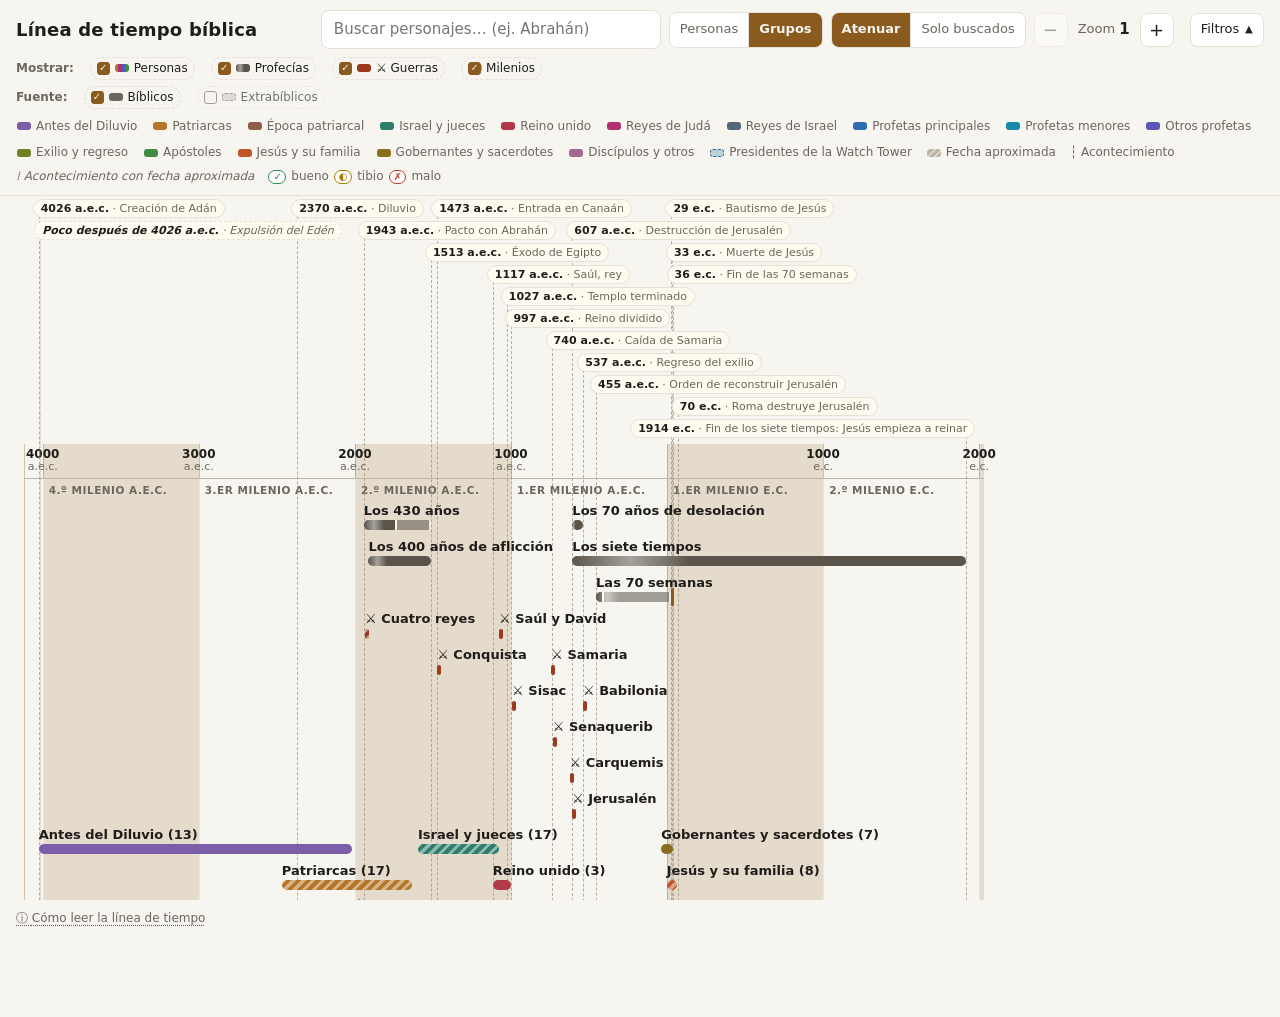
==== commit e20de86d: "Mostrar de entrada solo lo bíblico - La casilla «Extrabíblicos» de la fila «Fuente» empieza desmarca" ====
--- a/index.html
+++ b/index.html
@@ -157,17 +157,7 @@
 body.v .mil-lbl{writing-mode:vertical-rl}
 .legend button.capa i.mil{background:repeating-linear-gradient(90deg, var(--mil-line) 0 4px, transparent 4px 8px); border:1px solid var(--mil-line)}
 /* Sin la capa Personas se ocultan sus filtros */
-.legend.no-personas button.cat, .legend.no-personas button.reset, .legend.no-personas .reyes-val,
-.legend.no-personas .supgroup{display:none !important}
-/* Grupos principales en la leyenda: botón que filtra todo el grupo, flecha y subgrupos desplegables */
-.legend i.bands{background:linear-gradient(180deg, var(--bands))}
-.legend .supgroup{flex-wrap:wrap; gap:4px 14px}
-.legend .supbtn{gap:0}
-.legend button.sup{margin-right:0; padding-right:3px}
-.legend button.exp{margin:0 -6px 0 0; padding:2px 6px 2px 3px; color:var(--muted)}
-.legend .tw{display:inline-block; margin:0}
-.legend .subs{display:none; flex-wrap:wrap; gap:4px 14px; padding:1px 12px; border-radius:12px; background:var(--grid)}
-.legend .subs.shown{display:inline-flex}
+.legend.no-personas button.cat, .legend.no-personas button.reset, .legend.no-personas .reyes-val{display:none !important}
 header.no-personas .mode.view{display:none}
 .person.guerra .lbl{color:var(--text)}
 /* Botón de capa: casilla que se marca o desmarca, independiente de las categorías */
@@ -209,8 +199,6 @@
   /* En el celular, la leyenda abierta no ocupa más de un tercio de la pantalla */
   .legend{max-height:34vh; overflow-y:auto; overscroll-behavior:contain; gap:6px 14px; padding-bottom:2px}
   .legend button{padding:4px 8px}
-  .legend button.sup{padding-right:3px}
-  .legend button.exp{padding:4px 10px 4px 4px}
 }
 
 /* ---------- Valoración de los reyes ---------- */
@@ -314,28 +302,6 @@
 body.h .person.group .bar{top:16px}
 body.v .person.group .bar{width:14px}
 body.v .person.group .lbl{left:18px}
-/* Grupo principal cerrado: una franja por subgrupo, con su color (en vertical, una columna por subgrupo) */
-body.h .person.sup .bar{background-image:linear-gradient(180deg, var(--bands))}
-body.v .person.sup .bar{background-image:linear-gradient(90deg, var(--bands))}
-body.h .person.sup.aprox .bar{background-image:repeating-linear-gradient(135deg,rgba(255,255,255,.45) 0 3px,transparent 3px 7px), linear-gradient(180deg, var(--bands))}
-body.v .person.sup.aprox .bar{background-image:repeating-linear-gradient(135deg,rgba(255,255,255,.45) 0 3px,transparent 3px 7px), linear-gradient(90deg, var(--bands))}
-/* Grupo principal abierto: línea fina sobre sus subgrupos */
-body.h .person.sup.open .bar, body.v .person.sup.open .bar{background:var(--axis)}
-body.h .person.sup.open .bar{height:4px; top:21px}
-body.v .person.sup.open .bar{width:4px; left:5px}
-.person.sup.open .lbl{color:var(--muted)}
-.person.sup.open:not(.fixed):hover .lbl{color:var(--text)}
-.person.sup.fixed{cursor:default}
-/* Flecha de los grupos principales (un triángulo dibujado con bordes, igual en todos los dispositivos).
-   Cerrado señala el sentido del texto; abierto, hacia donde aparecen los subgrupos: abajo en
-   horizontal y a la derecha en vertical. La misma flecha despliega los subgrupos en «Filtros». */
-.tw{
-  display:inline-block; width:0; height:0; margin-inline-end:6px; vertical-align:1px;
-  border-left:6px solid currentColor; border-top:4px solid transparent; border-bottom:4px solid transparent;
-  transition:transform .15s;
-}
-.person.sup.open .tw, body.v .person.sup:not(.open) .tw, .legend button.exp[aria-expanded="true"] .tw{transform:rotate(90deg)}
-body.v .person.sup.open .tw{transform:none}
 
 /* ---------- Profecías cronológicas: barra dividida en tramos ---------- */
 .person.crono .bar{height:14px}
@@ -430,7 +396,7 @@
 <!-- Ayuda: oculta de entrada; se despliega con el enlace -->
 <details class="note">
   <summary><span aria-hidden="true">ⓘ </span>Cómo leer la línea de tiempo</summary>
-  <p>Fechas según la cronología bíblica de las publicaciones de los testigos de Jehová (por ejemplo, la creación de Adán en 4026 a.e.c. y el Diluvio en 2370 a.e.c.). Las barras rayadas indican fechas aproximadas. Las profecías cronológicas se muestran arriba, como barras divididas en sus tramos; las guerras llevan el símbolo ⚔. Personas, profecías y guerras son capas que se muestran u ocultan por separado desde «Filtros»; allí también se pueden ocultar las franjas de fondo de los milenios del calendario. Las barras con borde punteado y relleno claro son extrabíblicas: personas y guerras que la Biblia no narra, aunque algunas cumplan profecías bíblicas (por ejemplo, los presidentes de la Watch Tower, la guerra judía contra Roma y las guerras mundiales). De entrada solo se muestra lo bíblico; la fila «Fuente» de «Filtros» muestra u oculta por separado lo bíblico y lo extrabíblico. En la vista «Grupos», cada barra representa una categoría y va desde su primer personaje hasta el último. Algunas categorías se juntan en un grupo principal (Época patriarcal, Reyes, Profetas y Tiempo de Jesús y los apóstoles), que lleva una flecha y una franja de color por subgrupo: al tocarlo se separa en sus subgrupos, y al tocarlo otra vez se vuelven a juntar. En «Filtros», la flecha junto a cada grupo principal muestra sus subgrupos para elegirlos por separado. Los acontecimientos con línea de puntos y etiqueta en cursiva tienen una fecha aproximada que la Biblia no precisa. En los reyes de Judá y de Israel, la barra muestra los años de reinado. En todos los reyes, el icono (✓ bueno, ◐ tibio, ✗ malo; más símbolos, mayor grado) resume lo que la Biblia dice de su conducta. Cuando no se conoce el nacimiento o la muerte, la barra muestra el período en que el personaje aparece en el registro bíblico.</p>
+  <p>Fechas según la cronología bíblica de las publicaciones de los testigos de Jehová (por ejemplo, la creación de Adán en 4026 a.e.c. y el Diluvio en 2370 a.e.c.). Las barras rayadas indican fechas aproximadas. Las profecías cronológicas se muestran arriba, como barras divididas en sus tramos; las guerras llevan el símbolo ⚔. Personas, profecías y guerras son capas que se muestran u ocultan por separado desde «Filtros»; allí también se pueden ocultar las franjas de fondo de los milenios del calendario. Las barras con borde punteado y relleno claro son extrabíblicas: personas y guerras que la Biblia no narra, aunque algunas cumplan profecías bíblicas (por ejemplo, los presidentes de la Watch Tower, la guerra judía contra Roma y las guerras mundiales). De entrada solo se muestra lo bíblico; la fila «Fuente» de «Filtros» muestra u oculta por separado lo bíblico y lo extrabíblico. En la vista «Grupos», cada barra representa una categoría y va desde su primer personaje hasta el último. Los acontecimientos con línea de puntos y etiqueta en cursiva tienen una fecha aproximada que la Biblia no precisa. En los reyes de Judá y de Israel, la barra muestra los años de reinado. En todos los reyes, el icono (✓ bueno, ◐ tibio, ✗ malo; más símbolos, mayor grado) resume lo que la Biblia dice de su conducta. Cuando no se conoce el nacimiento o la muerte, la barra muestra el período en que el personaje aparece en el registro bíblico.</p>
 </details>
 
 <div id="card" role="dialog" aria-live="polite">
@@ -470,7 +436,7 @@
 const CATS = {
   ante:   {n:'Antes del Diluvio', v:'--c-ante'},
   patri:  {n:'Patriarcas',        v:'--c-patri', t:'Abrahán, Isaac, Jacob y los 12 hijos de Jacob, entre otros (Hechos 7:8, 9)'},
-  epat:   {n:'Familias y otros',  v:'--c-epat',  t:'Esposas, hijos y otros personajes del tiempo de los patriarcas'},
+  epat:   {n:'Época patriarcal',  v:'--c-epat',  t:'Esposas, hijos y otros personajes del tiempo de los patriarcas'},
   israel: {n:'Israel y jueces',   v:'--c-israel'},
   reyes:  {n:'Reino unido',       v:'--c-reyes', t:'Reyes de las 12 tribus antes de la división del reino'},
   juda:   {n:'Reyes de Judá',     v:'--c-juda',  t:'Reino de dos tribus (Judá y Benjamín), capital Jerusalén'},
@@ -488,23 +454,6 @@
   crono:  {n:'Profecías cronológicas', v:'--c-crono', t:'Profecías bíblicas que indican un periodo de tiempo y cuyo cumplimiento se puede fechar', capa:true},
   guerra: {n:'Guerras', v:'--c-guerra', t:'Guerras y conquistas importantes del relato bíblico, y guerras posteriores (extrabíblicas) que cumplen profecías bíblicas según las publicaciones', capa:true},
 };
-
-/* ===================== GRUPOS PRINCIPALES =====================
-   En la vista «Grupos» y en «Filtros», estas categorías se juntan en un grupo principal que
-   se abre con un clic para verlas por separado. Las demás categorías van solas.
-   cats: sus categorías, en el orden de «Filtros»; lb: nombre corto (vista vertical y fichas) */
-const GRUPOS = {
-  patriarcal: {n:'Época patriarcal', cats:['patri','epat'],
-               t:'Los patriarcas, sus familias y otras personas de su tiempo'},
-  monarquia:  {n:'Reyes', cats:['reyes','juda','isr'],
-               t:'Los reyes del reino unido de Israel y, después de su división, los de Judá y los de Israel'},
-  profetas:   {n:'Profetas', cats:['profp','profm','prof'],
-               t:'Profetas con libro en la Biblia (principales y menores) y otros profetas'},
-  jesus:      {n:'Tiempo de Jesús y los apóstoles', lb:'Jesús y apóstoles', cats:['gob','cristo','disc','apost'],
-               t:'Gobernantes y sacerdotes de su tiempo, la familia de Jesús, sus discípulos y sus apóstoles'},
-};
-const SUP_OF = {};   // categoría -> su grupo principal
-for (const s in GRUPOS) GRUPOS[s].cats.forEach(c => SUP_OF[c] = s);
 
 const PEOPLE = [
   {n:'Adán', s:-4026, e:-3096, c:'ante', k:'vida', d:'El primer hombre, creado por Jehová. Vivió 930 años. Pecó y fue expulsado del jardín de Edén; la Biblia no dice en qué año ocurrió.', r:'Génesis 2:7; 3:17-24; 5:3-5'},
@@ -984,13 +933,11 @@
 // barras e hitos no queden amontonados; en "Personas", 5, para leer los nombres
 zoomLevel = groupView && matchMedia('(min-width: 760px) and (min-aspect-ratio: 1/1)').matches ? 1 : 5;
 let selectedGroup = null;
-const openSup = new Set();   // grupos principales abiertos (empiezan cerrados en cada visita)
 
 // Escala del nivel 1: hace caber toda la línea de tiempo en la pantalla, dejando sitio al final
 // para la etiqueta más larga (las de los últimos grupos se dibujan más allá de su barra)
 function fitScale(){
-  const labels = [...Object.values(CATS).map(c => `${c.n} (00)`), ...Object.values(GRUPOS).map(g => `${g.n} (00)`)];
-  const longest = Math.max(...labels.map(t => textW(t))) + TW + 12;
+  const longest = Math.max(...Object.keys(CATS).map(k => textW(`${CATS[k].n} (00)`))) + 12;
   const avail = (horizontal ? document.documentElement.clientWidth
                             : innerHeight - document.getElementById('head').offsetHeight) - 48 - longest;
   return Math.max(0.1, avail / (T1 - T0));
@@ -1004,72 +951,20 @@
   if (key !== base.key){ base.key = key; base.val = fitScale(); }
   return base.val;
 }
-// Inicio y fin de un conjunto de personas. El inicio (o el fin) es aproximado si todos los que
-// marcan ese extremo tienen fecha aproximada
-function spanOf(people){
-  const s = Math.min(...people.map(p => p.s));
-  const e = Math.max(...people.map(p => p.e));
-  const sA = people.filter(p => p.s === s).every(p => p.approx.includes('s'));
-  const eA = people.filter(p => p.e === e).every(p => p.approx.includes('e'));
-  return {s, e, approx:(sA ? 's' : '') + (eA ? 'e' : '')};
-}
 function groupOf(k){
   const people = PEOPLE.filter(p => p.c === k).sort((a,b) => a.s - b.s || a.e - b.e);
   if (!people.length) return null;
-  return {k, c:k, n:CATS[k].n, ...spanOf(people), people,
+  const s = Math.min(...people.map(p => p.s));
+  const e = Math.max(...people.map(p => p.e));
+  // El inicio (o el fin) es aproximado si todos los que marcan ese extremo tienen fecha aproximada
+  const sA = people.filter(p => p.s === s).every(p => p.approx.includes('s'));
+  const eA = people.filter(p => p.e === e).every(p => p.approx.includes('e'));
+  return {k, c:k, n:CATS[k].n, s, e, approx:(sA ? 's' : '') + (eA ? 'e' : ''), people,
           x:people.every(isExtra),   // grupo extrabíblico: todos sus personajes lo son
           label:`${CATS[k].n} (${people.length})`, lb:CATS[k].n};   // en vertical, sin el número
 }
 const groupVisible = g => g.people.some(srcOk) && (!catFilter.size || catFilter.has(g.k)) &&
   (!soloMode || !picked.size || g.people.some(p => picked.has(p.id)));
-
-// Grupo principal con sus subgrupos visibles (subs). Cerrado, es una sola barra; abierto, una
-// línea fina con sus subgrupos debajo (kids). Si los filtros ocultan alguno de sus subgrupos,
-// se muestra abierto y fijo, para que se vea cuáles quedan.
-function supGroup(s, subs, total){
-  const G = GRUPOS[s];
-  const people = subs.flatMap(g => g.people);
-  const fixed = subs.length < total;
-  const open = fixed || openSup.has(s);
-  return {sup:s, k:s, n:G.n, ...spanOf(people), people, subs, open, fixed,
-          kids: open ? subs : null,
-          tw: !fixed,   // lleva flecha (no la lleva si está fijo por los filtros)
-          label:`${G.n} (${people.length})`, lb:G.lb || G.n};
-}
-const TW = 14;   // ancho de la flecha de un grupo principal, con su espacio
-// Barras de la vista "Grupos": categorías sueltas y grupos principales
-function groupItems(){
-  const out = [];
-  for (const k in CATS){
-    if (CATS[k].capa || SUP_OF[k]) continue;
-    const g = groupOf(k);
-    if (g && groupVisible(g)) out.push(g);
-  }
-  for (const s in GRUPOS){
-    const all = GRUPOS[s].cats.map(groupOf).filter(Boolean);
-    const subs = all.filter(groupVisible).sort((a,b) => a.s - b.s || a.e - b.e);
-    if (subs.length) out.push(supGroup(s, subs, all.length));
-  }
-  return out;
-}
-// Abrir o cerrar un grupo principal en la línea de tiempo
-function toggleSup(s){
-  if (openSup.has(s)){
-    openSup.delete(s);
-    if (selectedGroup !== null && SUP_OF[selectedGroup] === s) closeCard();   // su subgrupo ya no se ve
-  } else openSup.add(s);
-  render();
-}
-// Franjas de color de un grupo principal, una por categoría (para el CSS: --bands)
-const bandsOf = cats => cats.map((c, i, a) =>
-  `var(${CATS[c].v}) ${(i * 100 / a.length).toFixed(2)}% ${((i + 1) * 100 / a.length).toFixed(2)}%`).join(', ');
-// Nombre de la categoría en las fichas, con su grupo principal cuando el nombre solo no lo aclara
-// (p. ej. «Época patriarcal · Familias y otros», pero no «Profetas · Profetas menores»)
-function catLabel(c){
-  const s = SUP_OF[c];
-  if (!s || norm(CATS[c].n).includes(norm(GRUPOS[s].n))) return CATS[c].n;
-  return `${GRUPOS[s].lb || GRUPOS[s].n} · ${CATS[c].n}`;
-}
 
 const wideQuery = matchMedia('(min-width: 760px) and (min-aspect-ratio: 1/1)');
 
@@ -1106,41 +1001,21 @@
   const crono = PEOPLE.filter(p => p.c === 'crono' && visible(p)).sort(byDate);
   const wars = PEOPLE.filter(p => p.c === 'guerra' && visible(p)).sort(byDate);
   const rest = !layers.personas ? [] :
-    (groupView ? groupItems() : PEOPLE.filter(p => !isCapa(p) && visible(p))).sort(byDate);
-  // Lo que se dibuja: cada elemento y, tras un grupo principal abierto, sus subgrupos
-  const items = [...crono, ...wars, ...rest].flatMap(p => p.kids ? [p, ...p.kids] : [p]);
+    (groupView ? Object.keys(CATS).filter(k => !CATS[k].capa).map(groupOf).filter(g => g && groupVisible(g))
+               : PEOPLE.filter(p => !isCapa(p) && visible(p))).sort(byDate);
+  const items = [...crono, ...wars, ...rest];
   const laneEnd = [];
   const GAP = 10;
-  const measure = p => {
-    p.px = pos(p.s);
-    p.len = Math.max(pos(p.e) - p.px, 4);
-    p.lw = textW(barLabel(p)) + 6 + (p.tw ? TW : 0) + (p.val !== undefined ? textW(valTxt(p.val), '700 10px system-ui, sans-serif') + 16 : 0);
-    p.occ = p.px + Math.max(p.len, p.lw);
-  };
-  // Filas de los subgrupos de un grupo principal abierto, sin que se encimen entre sí
-  const subRows = kids => {
-    const rows = [], ends = [];
-    for (const p of kids){
-      let r = ends.findIndex(end => end + GAP <= p.px);
-      if (r === -1){ r = ends.length; ends.push(0); rows.push([]); }
-      ends[r] = p.occ;
-      rows[r].push(p);
-    }
-    return rows;
-  };
-  // Cada elemento va en el primer carril libre desde "first". Un grupo principal abierto ocupa
-  // varios carriles seguidos (su línea y, debajo, sus subgrupos), para que queden juntos.
   const pack = (list, first) => {
-    for (const it of list){
-      measure(it);
-      if (it.kids) it.kids.forEach(measure);
-      const rows = [[it], ...(it.kids ? subRows(it.kids) : [])];
-      let L = first;
-      while (rows.some((row, i) => (laneEnd[L + i] ?? 0) + GAP > row[0].px)) L++;
-      rows.forEach((row, i) => {
-        row.forEach(p => p.lane = L + i);
-        laneEnd[L + i] = Math.max(laneEnd[L + i] ?? 0, row[row.length - 1].occ);
-      });
+    for (const p of list){
+      const a = pos(p.s);
+      p.len = Math.max(pos(p.e) - a, 4);
+      p.lw = textW(barLabel(p)) + 6 + (p.val !== undefined ? textW(valTxt(p.val), '700 10px system-ui, sans-serif') + 16 : 0);
+      const occ = a + Math.max(p.len, p.lw);
+      let lane = laneEnd.findIndex((end, i) => i >= first && end + GAP <= a);
+      if (lane === -1){ lane = laneEnd.length; laneEnd.push(0); }
+      laneEnd[lane] = occ;
+      p.lane = lane; p.px = a;
     }
   };
   pack(crono, 0);
@@ -1211,7 +1086,7 @@
 
     // Personajes
     for (const p of items){
-      const b = p.sup ? supEl(p) : p.people ? groupEl(p) : personEl(p);
+      const b = p.people ? groupEl(p) : personEl(p);
       Object.assign(b.style, {left:p.px+'px', top:(top0 + p.lane*ROW)+'px', width:Math.max(p.len,p.lw)+'px', height:'30px'});
       b.querySelector('.bar').style.width = p.len + 'px';
       canvas.append(b);
@@ -1253,7 +1128,7 @@
     }
 
     for (const p of items){
-      const b = p.sup ? supEl(p) : p.people ? groupEl(p) : personEl(p);
+      const b = p.people ? groupEl(p) : personEl(p);
       Object.assign(b.style, {top:p.px+'px', left:(left0 + p.lane*COL)+'px', height:Math.max(p.len,p.lw)+'px', width:'28px'});
       b.querySelector('.bar').style.height = p.len + 'px';
       canvas.append(b);
@@ -1358,29 +1233,6 @@
   return b;
 }
 
-// Grupo principal: cerrado, una barra con una franja por subgrupo; abierto, una línea fina sobre
-// sus subgrupos. Un clic lo abre o lo cierra (salvo si está fijo por los filtros).
-function supEl(S){
-  const b = el('button', 'person group sup' + (S.open ? ' open' : '') + (S.fixed ? ' fixed' : '') +
-                         (S.approx && !S.open ? ' aprox' : ''));
-  b.dataset.sup = S.k;
-  b.style.setProperty('--col', `var(${CATS[S.subs[0].k].v})`);
-  b.style.setProperty('--bands', bandsOf(S.subs.map(g => g.k)));
-  b.title = `${S.n}: ${dateRange(S)} · ${S.people.length} personajes\n` +
-    (S.fixed ? 'Se muestra abierto porque los filtros ocultan parte de sus subgrupos'
-     : S.open ? 'Clic para juntar los subgrupos'
-     : 'Clic para separar en: ' + S.subs.map(g => g.n).join(', '));
-  b.innerHTML = `<span class="bar"></span><span class="lbl"></span>`;
-  b.querySelector('.lbl').textContent = barLabel(S);
-  if (S.tw) b.querySelector('.lbl').prepend(el('span', 'tw'));
-  if (S.fixed) b.setAttribute('aria-disabled', 'true');
-  else {
-    b.setAttribute('aria-expanded', S.open);
-    b.addEventListener('click', () => toggleSup(S.k));
-  }
-  return b;
-}
-
 function dateRange(p){
   const s = (p.approx.includes('s') ? 'c. ' : '') + fmtY(p.s);
   if (p.s === p.e) return s;
@@ -1413,7 +1265,7 @@
     if (scroll) node.scrollIntoView({behavior:'smooth', block:'center', inline:'center'});
   }
   card.style.setProperty('--col', `var(${CATS[p.c].v})`);
-  card.querySelector('.cat').textContent = catLabel(p.c);
+  card.querySelector('.cat').textContent = CATS[p.c].n;
   const name = card.querySelector('.name');
   name.textContent = p.n;
   name.href = card.querySelector('.more').href = jwUrl(p);
@@ -1453,7 +1305,7 @@
   canvas.querySelector(`.person.group[data-cat="${k}"]`)?.classList.add('sel');
   card.classList.add('group');
   card.style.setProperty('--col', `var(${CATS[k].v})`);
-  card.querySelector('.cat').textContent = 'Grupo' + (SUP_OF[k] ? ' · ' + (GRUPOS[SUP_OF[k]].lb || GRUPOS[SUP_OF[k]].n) : '');
+  card.querySelector('.cat').textContent = 'Grupo';
   const name = card.querySelector('.name');
   name.textContent = g.n;
   name.removeAttribute('href');
@@ -1500,8 +1352,7 @@
   // En la vista "Grupos" se resaltan los grupos que contienen a algún personaje buscado
   const cats = new Set([...ids].map(id => PEOPLE[id].c));
   canvas.querySelectorAll('.person').forEach(n =>
-    n.classList.toggle('match', n.dataset.sup ? GRUPOS[n.dataset.sup].cats.some(c => cats.has(c))
-                              : n.dataset.cat ? cats.has(n.dataset.cat) : ids.has(+n.dataset.id)));
+    n.classList.toggle('match', n.dataset.cat ? cats.has(n.dataset.cat) : ids.has(+n.dataset.id)));
 }
 
 /* ---------- Personajes buscados (varios) ---------- */
@@ -1549,8 +1400,6 @@
   if (!srcOk(p)) setFuente(fuenteOf(p), true);                       // su fuente estaba oculta
   if (!layers[layerOf(p)]) setLayer(layerOf(p), true);              // su capa estaba oculta
   if (!isCapa(p) && !catOk(p)) setCatFilter([]);                     // estaba oculto por la leyenda
-  const s = SUP_OF[p.c];                                             // en "Grupos", abrir su grupo principal
-  if (groupView && s && !openSup.has(s)){ openSup.add(s); render(); }
   refresh();
   select(id, true);
 }
@@ -1691,60 +1540,28 @@
 
 /* ===================== LEYENDA E INICIO ===================== */
 const legend = document.getElementById('legend');
-// Clic: mostrar solo esas categorías (otro clic: todas); Ctrl+clic: sumarlas o quitarlas
-function filterClick(cats, e){
-  const all = cats.every(c => catFilter.has(c));
-  const next = new Set(catFilter);
-  if (e.ctrlKey || e.metaKey || e.shiftKey) cats.forEach(c => all ? next.delete(c) : next.add(c));
-  else if (all && catFilter.size === cats.length) next.clear();   // clic de nuevo en la misma: mostrar todas
-  else { next.clear(); cats.forEach(c => next.add(c)); }
-  setCatFilter([...next]);
-}
-function catButton(k){
-  const b = el('button', 'cat');
+for (const k in CATS){
+  if (CATS[k].capa) continue;   // las capas tienen su propio botón (ver abajo)
+  const b = document.createElement('button');
+  b.className = 'cat';
   b.dataset.cat = k;
   b.title = (CATS[k].t ? CATS[k].t + '\n' : '') + `Mostrar solo: ${CATS[k].n} (Ctrl+clic para combinar categorías)`;
   b.setAttribute('aria-pressed', 'false');
   b.innerHTML = CATS[k].x ? `<i class="extra" style="--col:var(${CATS[k].v})"></i>${CATS[k].n}`   // extrabíblica
                           : `<i style="background:var(${CATS[k].v})"></i>${CATS[k].n}`;
-  b.addEventListener('click', e => filterClick([k], e));
-  return b;
-}
-// Categorías sueltas y grupos principales. El botón de un grupo principal filtra todas sus
-// categorías a la vez; la flecha de al lado despliega sus subgrupos para elegirlos por separado.
-const legendSup = {};   // grupos principales desplegados en la leyenda
-for (const k in CATS){
-  if (CATS[k].capa) continue;   // las capas tienen su propio botón (ver abajo)
-  const s = SUP_OF[k];
-  if (!s){ legend.append(catButton(k)); continue; }
-  if (GRUPOS[s].cats[0] !== k) continue;   // el grupo principal se pone una vez, en su primera categoría
-  const G = GRUPOS[s];
-  const b = el('button', 'cat sup');
-  b.dataset.sup = s;
-  b.title = `${G.t}\nMostrar solo: ${G.n} (Ctrl+clic para combinar categorías)`;
-  b.setAttribute('aria-pressed', 'false');
-  b.innerHTML = `<i class="bands" style="--bands:${bandsOf(G.cats)}"></i>${G.n}`;
-  b.addEventListener('click', e => filterClick(G.cats, e));
-  const x = el('button', 'exp');
-  x.innerHTML = '<span class="tw"></span>';   // flecha: gira al desplegar (aria-expanded)
-  x.title = `Ver por separado: ${G.cats.map(c => CATS[c].n).join(', ')}`;
-  x.setAttribute('aria-label', `Desplegar los subgrupos de ${G.n}`);
-  x.setAttribute('aria-expanded', 'false');
-  x.addEventListener('click', () => setLegendSup(s, !legendSup[s]));
-  const subs = el('span', 'subs');
-  subs.dataset.sup = s;
-  subs.append(...G.cats.map(catButton));
-  const btns = el('span', 'supbtn');
-  btns.append(b, x);
-  const wrap = el('span', 'supgroup');
-  wrap.append(btns, subs);
-  legend.append(wrap);
-}
-function setLegendSup(s, open){
-  legendSup[s] = open;
-  legend.querySelector(`button.sup[data-sup="${s}"] + .exp`).setAttribute('aria-expanded', open);
-  legend.querySelector(`.subs[data-sup="${s}"]`).classList.toggle('shown', open);
-  setHead();   // la leyenda cambia de alto
+  b.addEventListener('click', e => {
+    const multi = e.ctrlKey || e.metaKey || e.shiftKey;
+    const next = new Set(catFilter);
+    if (multi){
+      next.has(k) ? next.delete(k) : next.add(k);
+    } else if (next.size === 1 && next.has(k)){
+      next.clear();                       // clic de nuevo en la misma: mostrar todas
+    } else {
+      next.clear(); next.add(k);
+    }
+    setCatFilter([...next]);
+  });
+  legend.append(b);
 }
 legend.insertAdjacentHTML('beforeend',
   '<button class="reset" title="Mostrar todas las categorías">✕ Mostrar todos</button>' +
@@ -1845,16 +1662,11 @@
 }
 legendToggle.addEventListener('click', () => setLegendOpen(!legendOpen, true));
 // Contador del botón "Filtros": capas ocultas + fuentes distintas de las iniciales
-// + categorías elegidas (si se ven las personas; un grupo principal entero cuenta como una)
+// + categorías elegidas (si se ven las personas)
 function updateBadge(){
-  let cats = catFilter.size;
-  for (const s in GRUPOS){
-    const c = GRUPOS[s].cats;
-    if (c.every(k => catFilter.has(k))) cats -= c.length - 1;
-  }
   const n = Object.values(layers).filter(on => !on).length +
             Object.keys(FUENTES).filter(k => fuentes[k] !== FUENTES_INI[k]).length +
-            (layers.personas ? cats : 0);
+            (layers.personas ? catFilter.size : 0);
   legendCount.textContent = n || '';
 }
 updateBadge();
@@ -1866,15 +1678,10 @@
   legend.classList.toggle('filtered', catFilter.size > 0);
   updateBadge();
   legend.querySelectorAll('button.cat').forEach(b => {
-    const on = b.dataset.sup ? GRUPOS[b.dataset.sup].cats.every(c => catFilter.has(c)) : catFilter.has(b.dataset.cat);
+    const on = catFilter.has(b.dataset.cat);
     b.classList.toggle('on', on);
     b.setAttribute('aria-pressed', on);
   });
-  // Si se eligió solo una parte de un grupo principal, se despliega para que se vea cuál
-  for (const s in GRUPOS){
-    const n = GRUPOS[s].cats.filter(c => catFilter.has(c)).length;
-    if (n && n < GRUPOS[s].cats.length && !legendSup[s]) setLegendSup(s, true);
-  }
   if (selected !== null && !visible(PEOPLE[selected])) closeCard();
   if (selectedGroup !== null && catFilter.size && !catFilter.has(selectedGroup)) closeCard();
   render();
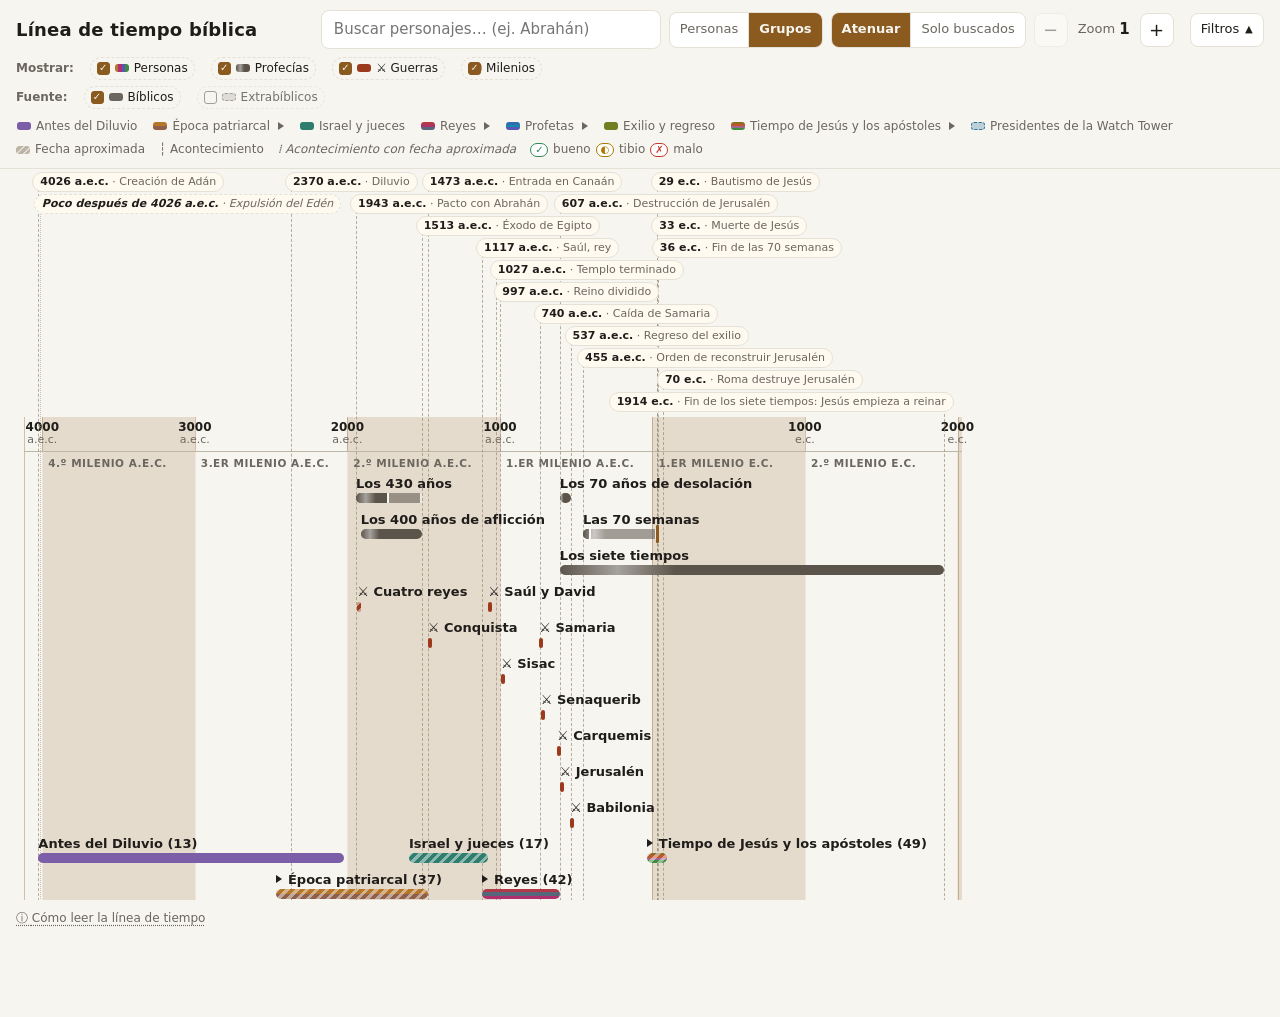
==== commit 4f14f6e5: "Agregar vista previa con imagen al compartir el enlace - Nueva imagen vista-previa.png (1200 × 630) " ====
--- a/index.html
+++ b/index.html
@@ -5,6 +5,20 @@
 <meta name="viewport" content="width=device-width, initial-scale=1">
 <title>Línea de tiempo bíblica</title>
 <meta name="description" content="Personajes y acontecimientos bíblicos en una línea de tiempo interactiva.">
+<!-- Vista previa al compartir el enlace (WhatsApp, Facebook, Telegram, X…). La imagen
+     (vista-previa.png, 1200 × 630) necesita la dirección completa de la página publicada. -->
+<meta property="og:type" content="website">
+<meta property="og:site_name" content="Línea de tiempo bíblica">
+<meta property="og:title" content="Línea de tiempo bíblica">
+<meta property="og:description" content="Personajes y acontecimientos bíblicos en una línea de tiempo interactiva.">
+<meta property="og:url" content="https://nestornjrz.github.io/LineaDeTiempo/">
+<meta property="og:locale" content="es_ES">
+<meta property="og:image" content="https://nestornjrz.github.io/LineaDeTiempo/vista-previa.png">
+<meta property="og:image:type" content="image/png">
+<meta property="og:image:width" content="1200">
+<meta property="og:image:height" content="630">
+<meta property="og:image:alt" content="Línea de tiempo bíblica: Adán, Noé, Abrahán, Moisés, David y Jesús en una línea de tiempo, con el Diluvio, el Éxodo y la destrucción de Jerusalén">
+<meta name="twitter:card" content="summary_large_image">
 <!-- PWA: instalable en el móvil y en la PC -->
 <link rel="manifest" href="manifest.webmanifest">
 <link rel="icon" href="icons/icon.svg" type="image/svg+xml">
@@ -157,7 +171,17 @@
 body.v .mil-lbl{writing-mode:vertical-rl}
 .legend button.capa i.mil{background:repeating-linear-gradient(90deg, var(--mil-line) 0 4px, transparent 4px 8px); border:1px solid var(--mil-line)}
 /* Sin la capa Personas se ocultan sus filtros */
-.legend.no-personas button.cat, .legend.no-personas button.reset, .legend.no-personas .reyes-val{display:none !important}
+.legend.no-personas button.cat, .legend.no-personas button.reset, .legend.no-personas .reyes-val,
+.legend.no-personas .supgroup{display:none !important}
+/* Grupos principales en la leyenda: botón que filtra todo el grupo, flecha y subgrupos desplegables */
+.legend i.bands{background:linear-gradient(180deg, var(--bands))}
+.legend .supgroup{flex-wrap:wrap; gap:4px 14px}
+.legend .supbtn{gap:0}
+.legend button.sup{margin-right:0; padding-right:3px}
+.legend button.exp{margin:0 -6px 0 0; padding:2px 6px 2px 3px; color:var(--muted)}
+.legend .tw{display:inline-block; margin:0}
+.legend .subs{display:none; flex-wrap:wrap; gap:4px 14px; padding:1px 12px; border-radius:12px; background:var(--grid)}
+.legend .subs.shown{display:inline-flex}
 header.no-personas .mode.view{display:none}
 .person.guerra .lbl{color:var(--text)}
 /* Botón de capa: casilla que se marca o desmarca, independiente de las categorías */
@@ -199,6 +223,8 @@
   /* En el celular, la leyenda abierta no ocupa más de un tercio de la pantalla */
   .legend{max-height:34vh; overflow-y:auto; overscroll-behavior:contain; gap:6px 14px; padding-bottom:2px}
   .legend button{padding:4px 8px}
+  .legend button.sup{padding-right:3px}
+  .legend button.exp{padding:4px 10px 4px 4px}
 }
 
 /* ---------- Valoración de los reyes ---------- */
@@ -302,6 +328,28 @@
 body.h .person.group .bar{top:16px}
 body.v .person.group .bar{width:14px}
 body.v .person.group .lbl{left:18px}
+/* Grupo principal cerrado: una franja por subgrupo, con su color (en vertical, una columna por subgrupo) */
+body.h .person.sup .bar{background-image:linear-gradient(180deg, var(--bands))}
+body.v .person.sup .bar{background-image:linear-gradient(90deg, var(--bands))}
+body.h .person.sup.aprox .bar{background-image:repeating-linear-gradient(135deg,rgba(255,255,255,.45) 0 3px,transparent 3px 7px), linear-gradient(180deg, var(--bands))}
+body.v .person.sup.aprox .bar{background-image:repeating-linear-gradient(135deg,rgba(255,255,255,.45) 0 3px,transparent 3px 7px), linear-gradient(90deg, var(--bands))}
+/* Grupo principal abierto: línea fina sobre sus subgrupos */
+body.h .person.sup.open .bar, body.v .person.sup.open .bar{background:var(--axis)}
+body.h .person.sup.open .bar{height:4px; top:21px}
+body.v .person.sup.open .bar{width:4px; left:5px}
+.person.sup.open .lbl{color:var(--muted)}
+.person.sup.open:not(.fixed):hover .lbl{color:var(--text)}
+.person.sup.fixed{cursor:default}
+/* Flecha de los grupos principales (un triángulo dibujado con bordes, igual en todos los dispositivos).
+   Cerrado señala el sentido del texto; abierto, hacia donde aparecen los subgrupos: abajo en
+   horizontal y a la derecha en vertical. La misma flecha despliega los subgrupos en «Filtros». */
+.tw{
+  display:inline-block; width:0; height:0; margin-inline-end:6px; vertical-align:1px;
+  border-left:6px solid currentColor; border-top:4px solid transparent; border-bottom:4px solid transparent;
+  transition:transform .15s;
+}
+.person.sup.open .tw, body.v .person.sup:not(.open) .tw, .legend button.exp[aria-expanded="true"] .tw{transform:rotate(90deg)}
+body.v .person.sup.open .tw{transform:none}
 
 /* ---------- Profecías cronológicas: barra dividida en tramos ---------- */
 .person.crono .bar{height:14px}
@@ -396,7 +444,7 @@
 <!-- Ayuda: oculta de entrada; se despliega con el enlace -->
 <details class="note">
   <summary><span aria-hidden="true">ⓘ </span>Cómo leer la línea de tiempo</summary>
-  <p>Fechas según la cronología bíblica de las publicaciones de los testigos de Jehová (por ejemplo, la creación de Adán en 4026 a.e.c. y el Diluvio en 2370 a.e.c.). Las barras rayadas indican fechas aproximadas. Las profecías cronológicas se muestran arriba, como barras divididas en sus tramos; las guerras llevan el símbolo ⚔. Personas, profecías y guerras son capas que se muestran u ocultan por separado desde «Filtros»; allí también se pueden ocultar las franjas de fondo de los milenios del calendario. Las barras con borde punteado y relleno claro son extrabíblicas: personas y guerras que la Biblia no narra, aunque algunas cumplan profecías bíblicas (por ejemplo, los presidentes de la Watch Tower, la guerra judía contra Roma y las guerras mundiales). De entrada solo se muestra lo bíblico; la fila «Fuente» de «Filtros» muestra u oculta por separado lo bíblico y lo extrabíblico. En la vista «Grupos», cada barra representa una categoría y va desde su primer personaje hasta el último. Los acontecimientos con línea de puntos y etiqueta en cursiva tienen una fecha aproximada que la Biblia no precisa. En los reyes de Judá y de Israel, la barra muestra los años de reinado. En todos los reyes, el icono (✓ bueno, ◐ tibio, ✗ malo; más símbolos, mayor grado) resume lo que la Biblia dice de su conducta. Cuando no se conoce el nacimiento o la muerte, la barra muestra el período en que el personaje aparece en el registro bíblico.</p>
+  <p>Fechas según la cronología bíblica de las publicaciones de los testigos de Jehová (por ejemplo, la creación de Adán en 4026 a.e.c. y el Diluvio en 2370 a.e.c.). Las barras rayadas indican fechas aproximadas. Las profecías cronológicas se muestran arriba, como barras divididas en sus tramos; las guerras llevan el símbolo ⚔. Personas, profecías y guerras son capas que se muestran u ocultan por separado desde «Filtros»; allí también se pueden ocultar las franjas de fondo de los milenios del calendario. Las barras con borde punteado y relleno claro son extrabíblicas: personas y guerras que la Biblia no narra, aunque algunas cumplan profecías bíblicas (por ejemplo, los presidentes de la Watch Tower, la guerra judía contra Roma y las guerras mundiales). De entrada solo se muestra lo bíblico; la fila «Fuente» de «Filtros» muestra u oculta por separado lo bíblico y lo extrabíblico. En la vista «Grupos», cada barra representa una categoría y va desde su primer personaje hasta el último. Algunas categorías se juntan en un grupo principal (Época patriarcal, Reyes, Profetas y Tiempo de Jesús y los apóstoles), que lleva una flecha y una franja de color por subgrupo: al tocarlo se separa en sus subgrupos, y al tocarlo otra vez se vuelven a juntar. En «Filtros», la flecha junto a cada grupo principal muestra sus subgrupos para elegirlos por separado. Los acontecimientos con línea de puntos y etiqueta en cursiva tienen una fecha aproximada que la Biblia no precisa. En los reyes de Judá y de Israel, la barra muestra los años de reinado. En todos los reyes, el icono (✓ bueno, ◐ tibio, ✗ malo; más símbolos, mayor grado) resume lo que la Biblia dice de su conducta. Cuando no se conoce el nacimiento o la muerte, la barra muestra el período en que el personaje aparece en el registro bíblico.</p>
 </details>
 
 <div id="card" role="dialog" aria-live="polite">
@@ -436,7 +484,7 @@
 const CATS = {
   ante:   {n:'Antes del Diluvio', v:'--c-ante'},
   patri:  {n:'Patriarcas',        v:'--c-patri', t:'Abrahán, Isaac, Jacob y los 12 hijos de Jacob, entre otros (Hechos 7:8, 9)'},
-  epat:   {n:'Época patriarcal',  v:'--c-epat',  t:'Esposas, hijos y otros personajes del tiempo de los patriarcas'},
+  epat:   {n:'Familias y otros',  v:'--c-epat',  t:'Esposas, hijos y otros personajes del tiempo de los patriarcas'},
   israel: {n:'Israel y jueces',   v:'--c-israel'},
   reyes:  {n:'Reino unido',       v:'--c-reyes', t:'Reyes de las 12 tribus antes de la división del reino'},
   juda:   {n:'Reyes de Judá',     v:'--c-juda',  t:'Reino de dos tribus (Judá y Benjamín), capital Jerusalén'},
@@ -454,6 +502,23 @@
   crono:  {n:'Profecías cronológicas', v:'--c-crono', t:'Profecías bíblicas que indican un periodo de tiempo y cuyo cumplimiento se puede fechar', capa:true},
   guerra: {n:'Guerras', v:'--c-guerra', t:'Guerras y conquistas importantes del relato bíblico, y guerras posteriores (extrabíblicas) que cumplen profecías bíblicas según las publicaciones', capa:true},
 };
+
+/* ===================== GRUPOS PRINCIPALES =====================
+   En la vista «Grupos» y en «Filtros», estas categorías se juntan en un grupo principal que
+   se abre con un clic para verlas por separado. Las demás categorías van solas.
+   cats: sus categorías, en el orden de «Filtros»; lb: nombre corto (vista vertical y fichas) */
+const GRUPOS = {
+  patriarcal: {n:'Época patriarcal', cats:['patri','epat'],
+               t:'Los patriarcas, sus familias y otras personas de su tiempo'},
+  monarquia:  {n:'Reyes', cats:['reyes','juda','isr'],
+               t:'Los reyes del reino unido de Israel y, después de su división, los de Judá y los de Israel'},
+  profetas:   {n:'Profetas', cats:['profp','profm','prof'],
+               t:'Profetas con libro en la Biblia (principales y menores) y otros profetas'},
+  jesus:      {n:'Tiempo de Jesús y los apóstoles', lb:'Jesús y apóstoles', cats:['gob','cristo','disc','apost'],
+               t:'Gobernantes y sacerdotes de su tiempo, la familia de Jesús, sus discípulos y sus apóstoles'},
+};
+const SUP_OF = {};   // categoría -> su grupo principal
+for (const s in GRUPOS) GRUPOS[s].cats.forEach(c => SUP_OF[c] = s);
 
 const PEOPLE = [
   {n:'Adán', s:-4026, e:-3096, c:'ante', k:'vida', d:'El primer hombre, creado por Jehová. Vivió 930 años. Pecó y fue expulsado del jardín de Edén; la Biblia no dice en qué año ocurrió.', r:'Génesis 2:7; 3:17-24; 5:3-5'},
@@ -933,11 +998,13 @@
 // barras e hitos no queden amontonados; en "Personas", 5, para leer los nombres
 zoomLevel = groupView && matchMedia('(min-width: 760px) and (min-aspect-ratio: 1/1)').matches ? 1 : 5;
 let selectedGroup = null;
+const openSup = new Set();   // grupos principales abiertos (empiezan cerrados en cada visita)
 
 // Escala del nivel 1: hace caber toda la línea de tiempo en la pantalla, dejando sitio al final
 // para la etiqueta más larga (las de los últimos grupos se dibujan más allá de su barra)
 function fitScale(){
-  const longest = Math.max(...Object.keys(CATS).map(k => textW(`${CATS[k].n} (00)`))) + 12;
+  const labels = [...Object.values(CATS).map(c => `${c.n} (00)`), ...Object.values(GRUPOS).map(g => `${g.n} (00)`)];
+  const longest = Math.max(...labels.map(t => textW(t))) + TW + 12;
   const avail = (horizontal ? document.documentElement.clientWidth
                             : innerHeight - document.getElementById('head').offsetHeight) - 48 - longest;
   return Math.max(0.1, avail / (T1 - T0));
@@ -951,20 +1018,72 @@
   if (key !== base.key){ base.key = key; base.val = fitScale(); }
   return base.val;
 }
+// Inicio y fin de un conjunto de personas. El inicio (o el fin) es aproximado si todos los que
+// marcan ese extremo tienen fecha aproximada
+function spanOf(people){
+  const s = Math.min(...people.map(p => p.s));
+  const e = Math.max(...people.map(p => p.e));
+  const sA = people.filter(p => p.s === s).every(p => p.approx.includes('s'));
+  const eA = people.filter(p => p.e === e).every(p => p.approx.includes('e'));
+  return {s, e, approx:(sA ? 's' : '') + (eA ? 'e' : '')};
+}
 function groupOf(k){
   const people = PEOPLE.filter(p => p.c === k).sort((a,b) => a.s - b.s || a.e - b.e);
   if (!people.length) return null;
-  const s = Math.min(...people.map(p => p.s));
-  const e = Math.max(...people.map(p => p.e));
-  // El inicio (o el fin) es aproximado si todos los que marcan ese extremo tienen fecha aproximada
-  const sA = people.filter(p => p.s === s).every(p => p.approx.includes('s'));
-  const eA = people.filter(p => p.e === e).every(p => p.approx.includes('e'));
-  return {k, c:k, n:CATS[k].n, s, e, approx:(sA ? 's' : '') + (eA ? 'e' : ''), people,
+  return {k, c:k, n:CATS[k].n, ...spanOf(people), people,
           x:people.every(isExtra),   // grupo extrabíblico: todos sus personajes lo son
           label:`${CATS[k].n} (${people.length})`, lb:CATS[k].n};   // en vertical, sin el número
 }
 const groupVisible = g => g.people.some(srcOk) && (!catFilter.size || catFilter.has(g.k)) &&
   (!soloMode || !picked.size || g.people.some(p => picked.has(p.id)));
+
+// Grupo principal con sus subgrupos visibles (subs). Cerrado, es una sola barra; abierto, una
+// línea fina con sus subgrupos debajo (kids). Si los filtros ocultan alguno de sus subgrupos,
+// se muestra abierto y fijo, para que se vea cuáles quedan.
+function supGroup(s, subs, total){
+  const G = GRUPOS[s];
+  const people = subs.flatMap(g => g.people);
+  const fixed = subs.length < total;
+  const open = fixed || openSup.has(s);
+  return {sup:s, k:s, n:G.n, ...spanOf(people), people, subs, open, fixed,
+          kids: open ? subs : null,
+          tw: !fixed,   // lleva flecha (no la lleva si está fijo por los filtros)
+          label:`${G.n} (${people.length})`, lb:G.lb || G.n};
+}
+const TW = 14;   // ancho de la flecha de un grupo principal, con su espacio
+// Barras de la vista "Grupos": categorías sueltas y grupos principales
+function groupItems(){
+  const out = [];
+  for (const k in CATS){
+    if (CATS[k].capa || SUP_OF[k]) continue;
+    const g = groupOf(k);
+    if (g && groupVisible(g)) out.push(g);
+  }
+  for (const s in GRUPOS){
+    const all = GRUPOS[s].cats.map(groupOf).filter(Boolean);
+    const subs = all.filter(groupVisible).sort((a,b) => a.s - b.s || a.e - b.e);
+    if (subs.length) out.push(supGroup(s, subs, all.length));
+  }
+  return out;
+}
+// Abrir o cerrar un grupo principal en la línea de tiempo
+function toggleSup(s){
+  if (openSup.has(s)){
+    openSup.delete(s);
+    if (selectedGroup !== null && SUP_OF[selectedGroup] === s) closeCard();   // su subgrupo ya no se ve
+  } else openSup.add(s);
+  render();
+}
+// Franjas de color de un grupo principal, una por categoría (para el CSS: --bands)
+const bandsOf = cats => cats.map((c, i, a) =>
+  `var(${CATS[c].v}) ${(i * 100 / a.length).toFixed(2)}% ${((i + 1) * 100 / a.length).toFixed(2)}%`).join(', ');
+// Nombre de la categoría en las fichas, con su grupo principal cuando el nombre solo no lo aclara
+// (p. ej. «Época patriarcal · Familias y otros», pero no «Profetas · Profetas menores»)
+function catLabel(c){
+  const s = SUP_OF[c];
+  if (!s || norm(CATS[c].n).includes(norm(GRUPOS[s].n))) return CATS[c].n;
+  return `${GRUPOS[s].lb || GRUPOS[s].n} · ${CATS[c].n}`;
+}
 
 const wideQuery = matchMedia('(min-width: 760px) and (min-aspect-ratio: 1/1)');
 
@@ -1001,21 +1120,41 @@
   const crono = PEOPLE.filter(p => p.c === 'crono' && visible(p)).sort(byDate);
   const wars = PEOPLE.filter(p => p.c === 'guerra' && visible(p)).sort(byDate);
   const rest = !layers.personas ? [] :
-    (groupView ? Object.keys(CATS).filter(k => !CATS[k].capa).map(groupOf).filter(g => g && groupVisible(g))
-               : PEOPLE.filter(p => !isCapa(p) && visible(p))).sort(byDate);
-  const items = [...crono, ...wars, ...rest];
+    (groupView ? groupItems() : PEOPLE.filter(p => !isCapa(p) && visible(p))).sort(byDate);
+  // Lo que se dibuja: cada elemento y, tras un grupo principal abierto, sus subgrupos
+  const items = [...crono, ...wars, ...rest].flatMap(p => p.kids ? [p, ...p.kids] : [p]);
   const laneEnd = [];
   const GAP = 10;
+  const measure = p => {
+    p.px = pos(p.s);
+    p.len = Math.max(pos(p.e) - p.px, 4);
+    p.lw = textW(barLabel(p)) + 6 + (p.tw ? TW : 0) + (p.val !== undefined ? textW(valTxt(p.val), '700 10px system-ui, sans-serif') + 16 : 0);
+    p.occ = p.px + Math.max(p.len, p.lw);
+  };
+  // Filas de los subgrupos de un grupo principal abierto, sin que se encimen entre sí
+  const subRows = kids => {
+    const rows = [], ends = [];
+    for (const p of kids){
+      let r = ends.findIndex(end => end + GAP <= p.px);
+      if (r === -1){ r = ends.length; ends.push(0); rows.push([]); }
+      ends[r] = p.occ;
+      rows[r].push(p);
+    }
+    return rows;
+  };
+  // Cada elemento va en el primer carril libre desde "first". Un grupo principal abierto ocupa
+  // varios carriles seguidos (su línea y, debajo, sus subgrupos), para que queden juntos.
   const pack = (list, first) => {
-    for (const p of list){
-      const a = pos(p.s);
-      p.len = Math.max(pos(p.e) - a, 4);
-      p.lw = textW(barLabel(p)) + 6 + (p.val !== undefined ? textW(valTxt(p.val), '700 10px system-ui, sans-serif') + 16 : 0);
-      const occ = a + Math.max(p.len, p.lw);
-      let lane = laneEnd.findIndex((end, i) => i >= first && end + GAP <= a);
-      if (lane === -1){ lane = laneEnd.length; laneEnd.push(0); }
-      laneEnd[lane] = occ;
-      p.lane = lane; p.px = a;
+    for (const it of list){
+      measure(it);
+      if (it.kids) it.kids.forEach(measure);
+      const rows = [[it], ...(it.kids ? subRows(it.kids) : [])];
+      let L = first;
+      while (rows.some((row, i) => (laneEnd[L + i] ?? 0) + GAP > row[0].px)) L++;
+      rows.forEach((row, i) => {
+        row.forEach(p => p.lane = L + i);
+        laneEnd[L + i] = Math.max(laneEnd[L + i] ?? 0, row[row.length - 1].occ);
+      });
     }
   };
   pack(crono, 0);
@@ -1086,7 +1225,7 @@
 
     // Personajes
     for (const p of items){
-      const b = p.people ? groupEl(p) : personEl(p);
+      const b = p.sup ? supEl(p) : p.people ? groupEl(p) : personEl(p);
       Object.assign(b.style, {left:p.px+'px', top:(top0 + p.lane*ROW)+'px', width:Math.max(p.len,p.lw)+'px', height:'30px'});
       b.querySelector('.bar').style.width = p.len + 'px';
       canvas.append(b);
@@ -1128,7 +1267,7 @@
     }
 
     for (const p of items){
-      const b = p.people ? groupEl(p) : personEl(p);
+      const b = p.sup ? supEl(p) : p.people ? groupEl(p) : personEl(p);
       Object.assign(b.style, {top:p.px+'px', left:(left0 + p.lane*COL)+'px', height:Math.max(p.len,p.lw)+'px', width:'28px'});
       b.querySelector('.bar').style.height = p.len + 'px';
       canvas.append(b);
@@ -1233,6 +1372,29 @@
   return b;
 }
 
+// Grupo principal: cerrado, una barra con una franja por subgrupo; abierto, una línea fina sobre
+// sus subgrupos. Un clic lo abre o lo cierra (salvo si está fijo por los filtros).
+function supEl(S){
+  const b = el('button', 'person group sup' + (S.open ? ' open' : '') + (S.fixed ? ' fixed' : '') +
+                         (S.approx && !S.open ? ' aprox' : ''));
+  b.dataset.sup = S.k;
+  b.style.setProperty('--col', `var(${CATS[S.subs[0].k].v})`);
+  b.style.setProperty('--bands', bandsOf(S.subs.map(g => g.k)));
+  b.title = `${S.n}: ${dateRange(S)} · ${S.people.length} personajes\n` +
+    (S.fixed ? 'Se muestra abierto porque los filtros ocultan parte de sus subgrupos'
+     : S.open ? 'Clic para juntar los subgrupos'
+     : 'Clic para separar en: ' + S.subs.map(g => g.n).join(', '));
+  b.innerHTML = `<span class="bar"></span><span class="lbl"></span>`;
+  b.querySelector('.lbl').textContent = barLabel(S);
+  if (S.tw) b.querySelector('.lbl').prepend(el('span', 'tw'));
+  if (S.fixed) b.setAttribute('aria-disabled', 'true');
+  else {
+    b.setAttribute('aria-expanded', S.open);
+    b.addEventListener('click', () => toggleSup(S.k));
+  }
+  return b;
+}
+
 function dateRange(p){
   const s = (p.approx.includes('s') ? 'c. ' : '') + fmtY(p.s);
   if (p.s === p.e) return s;
@@ -1265,7 +1427,7 @@
     if (scroll) node.scrollIntoView({behavior:'smooth', block:'center', inline:'center'});
   }
   card.style.setProperty('--col', `var(${CATS[p.c].v})`);
-  card.querySelector('.cat').textContent = CATS[p.c].n;
+  card.querySelector('.cat').textContent = catLabel(p.c);
   const name = card.querySelector('.name');
   name.textContent = p.n;
   name.href = card.querySelector('.more').href = jwUrl(p);
@@ -1305,7 +1467,7 @@
   canvas.querySelector(`.person.group[data-cat="${k}"]`)?.classList.add('sel');
   card.classList.add('group');
   card.style.setProperty('--col', `var(${CATS[k].v})`);
-  card.querySelector('.cat').textContent = 'Grupo';
+  card.querySelector('.cat').textContent = 'Grupo' + (SUP_OF[k] ? ' · ' + (GRUPOS[SUP_OF[k]].lb || GRUPOS[SUP_OF[k]].n) : '');
   const name = card.querySelector('.name');
   name.textContent = g.n;
   name.removeAttribute('href');
@@ -1352,7 +1514,8 @@
   // En la vista "Grupos" se resaltan los grupos que contienen a algún personaje buscado
   const cats = new Set([...ids].map(id => PEOPLE[id].c));
   canvas.querySelectorAll('.person').forEach(n =>
-    n.classList.toggle('match', n.dataset.cat ? cats.has(n.dataset.cat) : ids.has(+n.dataset.id)));
+    n.classList.toggle('match', n.dataset.sup ? GRUPOS[n.dataset.sup].cats.some(c => cats.has(c))
+                              : n.dataset.cat ? cats.has(n.dataset.cat) : ids.has(+n.dataset.id)));
 }
 
 /* ---------- Personajes buscados (varios) ---------- */
@@ -1400,6 +1563,8 @@
   if (!srcOk(p)) setFuente(fuenteOf(p), true);                       // su fuente estaba oculta
   if (!layers[layerOf(p)]) setLayer(layerOf(p), true);              // su capa estaba oculta
   if (!isCapa(p) && !catOk(p)) setCatFilter([]);                     // estaba oculto por la leyenda
+  const s = SUP_OF[p.c];                                             // en "Grupos", abrir su grupo principal
+  if (groupView && s && !openSup.has(s)){ openSup.add(s); render(); }
   refresh();
   select(id, true);
 }
@@ -1540,28 +1705,60 @@
 
 /* ===================== LEYENDA E INICIO ===================== */
 const legend = document.getElementById('legend');
-for (const k in CATS){
-  if (CATS[k].capa) continue;   // las capas tienen su propio botón (ver abajo)
-  const b = document.createElement('button');
-  b.className = 'cat';
+// Clic: mostrar solo esas categorías (otro clic: todas); Ctrl+clic: sumarlas o quitarlas
+function filterClick(cats, e){
+  const all = cats.every(c => catFilter.has(c));
+  const next = new Set(catFilter);
+  if (e.ctrlKey || e.metaKey || e.shiftKey) cats.forEach(c => all ? next.delete(c) : next.add(c));
+  else if (all && catFilter.size === cats.length) next.clear();   // clic de nuevo en la misma: mostrar todas
+  else { next.clear(); cats.forEach(c => next.add(c)); }
+  setCatFilter([...next]);
+}
+function catButton(k){
+  const b = el('button', 'cat');
   b.dataset.cat = k;
   b.title = (CATS[k].t ? CATS[k].t + '\n' : '') + `Mostrar solo: ${CATS[k].n} (Ctrl+clic para combinar categorías)`;
   b.setAttribute('aria-pressed', 'false');
   b.innerHTML = CATS[k].x ? `<i class="extra" style="--col:var(${CATS[k].v})"></i>${CATS[k].n}`   // extrabíblica
                           : `<i style="background:var(${CATS[k].v})"></i>${CATS[k].n}`;
-  b.addEventListener('click', e => {
-    const multi = e.ctrlKey || e.metaKey || e.shiftKey;
-    const next = new Set(catFilter);
-    if (multi){
-      next.has(k) ? next.delete(k) : next.add(k);
-    } else if (next.size === 1 && next.has(k)){
-      next.clear();                       // clic de nuevo en la misma: mostrar todas
-    } else {
-      next.clear(); next.add(k);
-    }
-    setCatFilter([...next]);
-  });
-  legend.append(b);
+  b.addEventListener('click', e => filterClick([k], e));
+  return b;
+}
+// Categorías sueltas y grupos principales. El botón de un grupo principal filtra todas sus
+// categorías a la vez; la flecha de al lado despliega sus subgrupos para elegirlos por separado.
+const legendSup = {};   // grupos principales desplegados en la leyenda
+for (const k in CATS){
+  if (CATS[k].capa) continue;   // las capas tienen su propio botón (ver abajo)
+  const s = SUP_OF[k];
+  if (!s){ legend.append(catButton(k)); continue; }
+  if (GRUPOS[s].cats[0] !== k) continue;   // el grupo principal se pone una vez, en su primera categoría
+  const G = GRUPOS[s];
+  const b = el('button', 'cat sup');
+  b.dataset.sup = s;
+  b.title = `${G.t}\nMostrar solo: ${G.n} (Ctrl+clic para combinar categorías)`;
+  b.setAttribute('aria-pressed', 'false');
+  b.innerHTML = `<i class="bands" style="--bands:${bandsOf(G.cats)}"></i>${G.n}`;
+  b.addEventListener('click', e => filterClick(G.cats, e));
+  const x = el('button', 'exp');
+  x.innerHTML = '<span class="tw"></span>';   // flecha: gira al desplegar (aria-expanded)
+  x.title = `Ver por separado: ${G.cats.map(c => CATS[c].n).join(', ')}`;
+  x.setAttribute('aria-label', `Desplegar los subgrupos de ${G.n}`);
+  x.setAttribute('aria-expanded', 'false');
+  x.addEventListener('click', () => setLegendSup(s, !legendSup[s]));
+  const subs = el('span', 'subs');
+  subs.dataset.sup = s;
+  subs.append(...G.cats.map(catButton));
+  const btns = el('span', 'supbtn');
+  btns.append(b, x);
+  const wrap = el('span', 'supgroup');
+  wrap.append(btns, subs);
+  legend.append(wrap);
+}
+function setLegendSup(s, open){
+  legendSup[s] = open;
+  legend.querySelector(`button.sup[data-sup="${s}"] + .exp`).setAttribute('aria-expanded', open);
+  legend.querySelector(`.subs[data-sup="${s}"]`).classList.toggle('shown', open);
+  setHead();   // la leyenda cambia de alto
 }
 legend.insertAdjacentHTML('beforeend',
   '<button class="reset" title="Mostrar todas las categorías">✕ Mostrar todos</button>' +
@@ -1662,11 +1859,16 @@
 }
 legendToggle.addEventListener('click', () => setLegendOpen(!legendOpen, true));
 // Contador del botón "Filtros": capas ocultas + fuentes distintas de las iniciales
-// + categorías elegidas (si se ven las personas)
+// + categorías elegidas (si se ven las personas; un grupo principal entero cuenta como una)
 function updateBadge(){
+  let cats = catFilter.size;
+  for (const s in GRUPOS){
+    const c = GRUPOS[s].cats;
+    if (c.every(k => catFilter.has(k))) cats -= c.length - 1;
+  }
   const n = Object.values(layers).filter(on => !on).length +
             Object.keys(FUENTES).filter(k => fuentes[k] !== FUENTES_INI[k]).length +
-            (layers.personas ? catFilter.size : 0);
+            (layers.personas ? cats : 0);
   legendCount.textContent = n || '';
 }
 updateBadge();
@@ -1678,10 +1880,15 @@
   legend.classList.toggle('filtered', catFilter.size > 0);
   updateBadge();
   legend.querySelectorAll('button.cat').forEach(b => {
-    const on = catFilter.has(b.dataset.cat);
+    const on = b.dataset.sup ? GRUPOS[b.dataset.sup].cats.every(c => catFilter.has(c)) : catFilter.has(b.dataset.cat);
     b.classList.toggle('on', on);
     b.setAttribute('aria-pressed', on);
   });
+  // Si se eligió solo una parte de un grupo principal, se despliega para que se vea cuál
+  for (const s in GRUPOS){
+    const n = GRUPOS[s].cats.filter(c => catFilter.has(c)).length;
+    if (n && n < GRUPOS[s].cats.length && !legendSup[s]) setLegendSup(s, true);
+  }
   if (selected !== null && !visible(PEOPLE[selected])) closeCard();
   if (selectedGroup !== null && catFilter.size && !catFilter.has(selectedGroup)) closeCard();
   render();
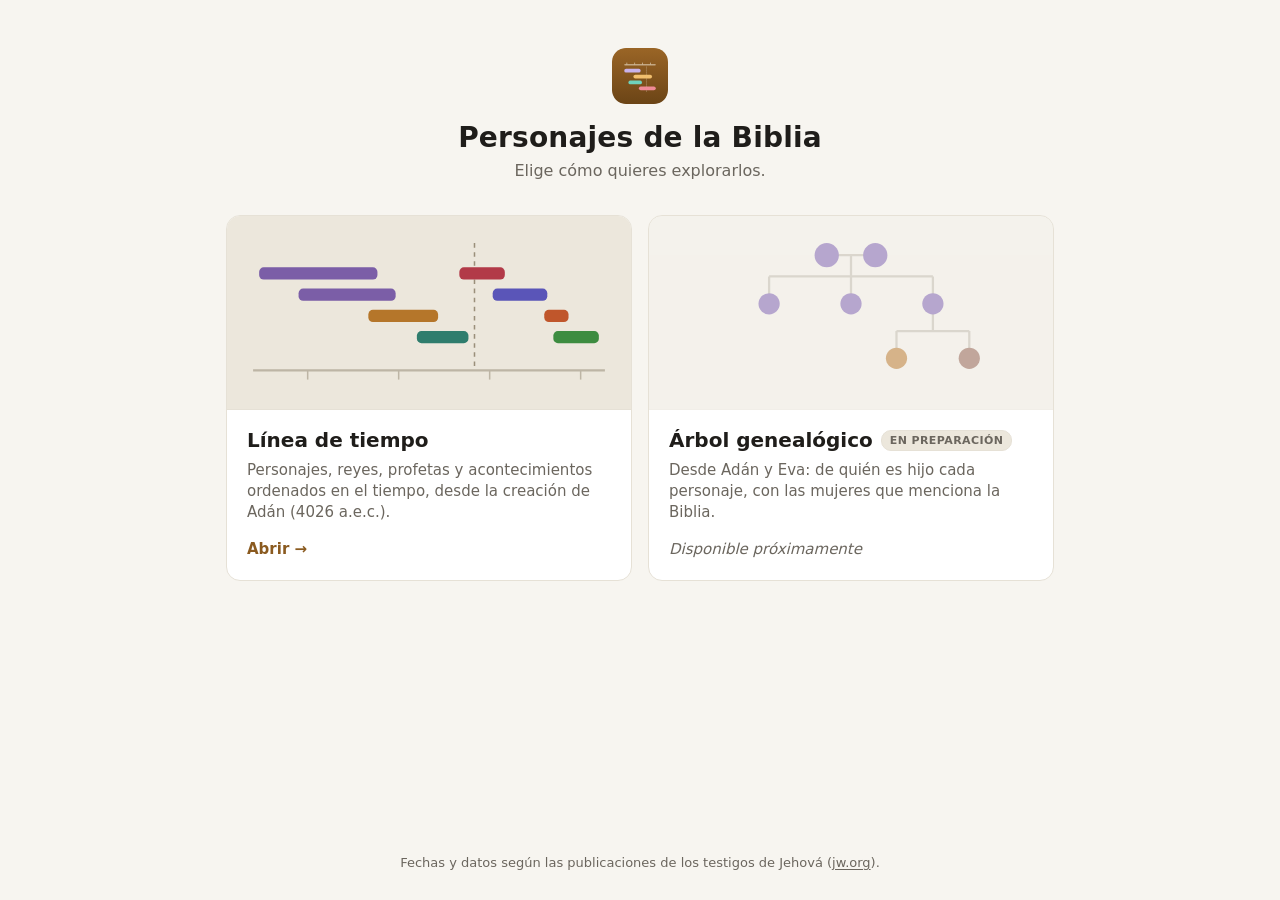
==== commit d2e7c516: "Agregar portada y separar los datos en datos.js - Portada (index.html): menú de inicio con la línea " ====
--- a/index.html
+++ b/index.html
@@ -29,1891 +29,124 @@
 <meta name="apple-mobile-web-app-capable" content="yes">
 <meta name="apple-mobile-web-app-title" content="Línea bíblica">
 <meta name="apple-mobile-web-app-status-bar-style" content="default">
+<link rel="stylesheet" href="comun.css">
 <style>
-:root{
-  --bg:#f7f5f0; --surface:#ffffff; --text:#1f1d1a; --muted:#6b665e;
-  --line:#e6e1d6; --grid:#ece7dc; --axis:#bdb5a5; --accent:#8a5a1f;
-  --c-ante:#7b5ea7; --c-patri:#b5762a; --c-epat:#8f5f4a; --c-israel:#2f7d6d; --c-reyes:#b23a48;
-  --c-juda:#b0306f; --c-isr:#56677a;
-  --c-profp:#2f6db3; --c-profm:#1689a8; --c-prof:#5a55b8;
-  --c-exilio:#6f7f22; --c-cristo:#c0562b; --c-apost:#3d8c40; --c-gob:#8a6d1f; --c-disc:#a0688f; --c-crono:#5b544a; --c-guerra:#9c3a1e; --c-pres:#2a6f97;
-  --good:#2e8b57; --bad:#c0392b; --tibio:#a87a00;
-  --mil:rgba(138,90,31,.17); --mil-line:rgba(138,90,31,.35); --sheen:rgba(255,255,255,.45); --event:#9a8f7a; --pill:#fffaf0; --shadow:0 6px 24px rgba(40,30,10,.18);
+/* ---------- Portada: menú de inicio con las secciones de la app ---------- */
+body{min-height:100vh; min-height:100dvh; display:flex; flex-direction:column}
+main{flex:1; width:100%; max-width:860px; margin:0 auto; padding:48px 16px 24px}
+.top{text-align:center; margin-bottom:32px}
+.top img{width:56px; height:56px; border-radius:14px}
+h1{margin:12px 0 6px; font-size:28px; font-weight:700; letter-spacing:.2px; line-height:1.15}
+.top p{margin:0; color:var(--muted); font-size:16px}
+
+.options{display:grid; grid-template-columns:repeat(auto-fit, minmax(260px, 1fr)); gap:16px}
+.option{
+  display:flex; flex-direction:column; overflow:hidden;
+  color:var(--text); text-decoration:none;
+  background:var(--surface); border:1px solid var(--line); border-radius:14px;
+  transition:border-color .15s, box-shadow .15s, transform .15s;
 }
-@media (prefers-color-scheme: dark){
-  :root{
-    --bg:#16140f; --surface:#211e17; --text:#ece6da; --muted:#a39b8b;
-    --line:#332e24; --grid:#2a261e; --axis:#5c5446; --accent:#e0a85a;
-    --c-ante:#a98ad6; --c-patri:#e0a24f; --c-epat:#c9937c; --c-israel:#4fb8a2; --c-reyes:#e06474;
-    --c-juda:#e66fa6; --c-isr:#9aaabd;
-    --good:#5cc98a; --bad:#ef6b5e; --tibio:#e8c04a;
-    --c-profp:#6aa3e6; --c-profm:#4cc4e0; --c-prof:#9b96ec;
-    --c-exilio:#a8bb4c; --c-cristo:#ee8758; --c-apost:#6cc26f; --c-gob:#d1b04f; --c-disc:#d39bc2; --c-crono:#ada188; --c-guerra:#e0714f; --c-pres:#6fb3d9;
-    --mil:rgba(255,236,205,.12); --mil-line:rgba(224,168,90,.3); --sheen:rgba(255,255,255,.6); --event:#8c836f; --pill:#2a261d; --shadow:0 6px 24px rgba(0,0,0,.5);
-  }
-}
-*{box-sizing:border-box}
-html,body{margin:0}
-body{
-  background:var(--bg); color:var(--text);
-  font-family:system-ui,-apple-system,"Segoe UI",Roboto,sans-serif;
-  font-size:15px; line-height:1.4;
+a.option:hover{border-color:var(--accent); box-shadow:var(--shadow); transform:translateY(-2px)}
+a.option:focus-visible{outline:3px solid var(--accent); outline-offset:3px}
+.option .pic{background:var(--grid); border-bottom:1px solid var(--line); padding:18px 20px}
+.option .pic svg{display:block; width:100%; height:auto}
+.option .txt{padding:16px 20px 20px; display:flex; flex-direction:column; gap:6px; flex:1}
+.option h2{margin:0; font-size:20px; display:flex; align-items:center; gap:8px; flex-wrap:wrap}
+.option p{margin:0; color:var(--muted)}
+.option .go{margin-top:auto; padding-top:10px; color:var(--accent); font-weight:600}
+a.option:hover .go{text-decoration:underline; text-underline-offset:3px}
+/* Sección que todavía no está disponible */
+.option.soon .pic{opacity:.55}
+.option.soon .go{color:var(--muted); font-weight:400; font-style:italic}
+.badge{
+  padding:2px 8px; border-radius:10px; font-size:11px; font-weight:700; letter-spacing:.4px; text-transform:uppercase;
+  color:var(--muted); background:var(--grid); border:1px solid var(--line);
 }
 
-/* ---------- Encabezado ---------- */
-header{
-  position:sticky; top:0; z-index:30;
-  background:var(--bg); border-bottom:1px solid var(--line);
-  padding:10px 16px;
-  display:flex; flex-wrap:wrap; gap:8px 16px; align-items:center;
+/* Dibujos de las tarjetas (con los colores de las categorías) */
+.axis{stroke:var(--axis); stroke-width:1.5}
+.tk{stroke:var(--axis); stroke-width:1}
+.ev{stroke:var(--event); stroke-width:1; stroke-dasharray:3 3}
+.lnk{fill:none; stroke:var(--axis); stroke-width:1.5}
+.f-ante{fill:var(--c-ante)} .f-patri{fill:var(--c-patri)} .f-epat{fill:var(--c-epat)} .f-israel{fill:var(--c-israel)}
+.f-reyes{fill:var(--c-reyes)} .f-prof{fill:var(--c-prof)} .f-cristo{fill:var(--c-cristo)} .f-apost{fill:var(--c-apost)}
+
+footer{
+  width:100%; max-width:860px; margin:0 auto; padding:8px 16px 28px;
+  display:flex; flex-direction:column; align-items:center; gap:14px; text-align:center;
+  font-size:13px; color:var(--muted);
 }
-h1{font-size:18px; margin:0; font-weight:700; letter-spacing:.2px}
-.tools{display:flex; flex-wrap:wrap; gap:8px; align-items:center; flex:1; min-width:240px; justify-content:flex-end}
-.search{position:relative; flex:1; max-width:340px}
-.search input{
-  width:100%; padding:8px 12px; font:inherit; color:var(--text);
-  background:var(--surface); border:1px solid var(--line); border-radius:8px;
-}
-.search input:focus{outline:2px solid var(--accent); outline-offset:0; border-color:transparent}
-.suggest{
-  position:absolute; top:calc(100% + 4px); left:0; right:0; z-index:40;
-  list-style:none; margin:0; padding:4px; display:none;
-  background:var(--surface); border:1px solid var(--line); border-radius:8px; box-shadow:var(--shadow);
-  max-height:320px; overflow:auto;
-}
-.suggest.open{display:block}
-.suggest li{padding:6px 8px; border-radius:6px; cursor:pointer; display:flex; justify-content:space-between; gap:8px}
-.suggest li small{color:var(--muted); white-space:nowrap}
-.suggest li.active,.suggest li:hover{background:var(--grid)}
-.suggest .empty{color:var(--muted); cursor:default}
-.zoom{display:flex; gap:4px}
-.zoom button{
-  width:34px; height:34px; font:inherit; font-size:18px; cursor:pointer; color:var(--text);
-  background:var(--surface); border:1px solid var(--line); border-radius:8px;
-}
-.zoom button:hover{border-color:var(--axis)}
-.zoom button:disabled{opacity:.4; cursor:default; border-color:var(--line)}
-.zlevel{
-  min-width:64px; height:34px; display:inline-flex; align-items:center; justify-content:center; gap:4px;
-  font-size:13px; color:var(--muted); white-space:nowrap; font-variant-numeric:tabular-nums; cursor:help;
-}
-.zlevel b{color:var(--text); font-size:15px}
+footer a{color:inherit; text-underline-offset:2px}
 .install{
-  height:34px; padding:0 12px; font:inherit; font-size:13px; font-weight:600; white-space:nowrap; cursor:pointer;
+  height:38px; padding:0 16px; font:inherit; font-size:14px; font-weight:600; cursor:pointer;
   color:var(--bg); background:var(--accent); border:0; border-radius:8px;
 }
 .install:hover{filter:brightness(1.08)}
 .install[hidden]{display:none}
-
-/* ---------- Modo de búsqueda y personajes buscados ---------- */
-.mode{display:flex; border:1px solid var(--line); border-radius:8px; overflow:hidden; background:var(--surface)}
-.mode button{
-  height:34px; padding:0 10px; font:inherit; font-size:13px; white-space:nowrap; cursor:pointer;
-  color:var(--muted); background:none; border:0;
+@media (max-width: 559px){
+  main{padding-top:28px}
+  .top{margin-bottom:22px}
+  h1{font-size:24px}
 }
-.mode button + button{border-left:1px solid var(--line)}
-.mode button:hover{color:var(--text)}
-.mode button[aria-pressed="true"]{background:var(--accent); color:var(--bg); font-weight:600}
-.mode button:focus-visible{outline:2px solid var(--accent); outline-offset:-2px}
-.picks{width:100%; display:none; flex-wrap:wrap; gap:6px; align-items:center; font-size:12px; color:var(--muted)}
-.picks.open{display:flex}
-.chip{
-  display:inline-flex; align-items:center; gap:2px; padding:0 2px 0 4px;
-  background:var(--surface); border:1px solid var(--col); border-radius:14px; font-size:13px;
-}
-.chip .go{
-  display:inline-flex; align-items:center; gap:5px; padding:2px 2px 2px 4px;
-  font:inherit; color:var(--text); background:none; border:0; cursor:pointer;
-}
-.chip .go i{width:8px; height:8px; border-radius:50%; background:var(--col)}
-.chip .go:hover{color:var(--col)}
-.chip .x{
-  width:20px; height:20px; padding:0; border:0; border-radius:50%; cursor:pointer;
-  font-size:15px; line-height:1; color:var(--muted); background:none;
-}
-.chip .x:hover{background:var(--grid); color:var(--text)}
-.picks .clear{font:inherit; font-size:12px; color:var(--accent); font-weight:600; background:none; border:0; cursor:pointer; padding:2px 4px}
-.legend{
-  width:100%; display:flex; flex-wrap:wrap; gap:4px 14px; font-size:12px; color:var(--muted);
-}
-.legend span{display:inline-flex; align-items:center; gap:5px}
-.legend i{width:14px; height:8px; border-radius:3px; display:inline-block}
-.legend i.aprox{background:var(--axis); background-image:repeating-linear-gradient(135deg,rgba(255,255,255,.55) 0 2px,transparent 2px 5px)}
-.legend button{
-  display:inline-flex; align-items:center; gap:5px; margin:0 -6px; padding:2px 6px;
-  font:inherit; color:inherit; background:none; border:1px solid transparent; border-radius:12px; cursor:pointer;
-  transition:opacity .15s;
-}
-.legend button:hover{border-color:var(--line); color:var(--text)}
-.legend button:focus-visible{outline:2px solid var(--accent); outline-offset:1px}
-.legend.filtered button.cat:not(.on){opacity:.4}
-.legend button.cat.on{background:var(--surface); border-color:var(--axis); color:var(--text); font-weight:600}
-.legend button.reset{display:none; color:var(--accent); font-weight:600}
-.legend.filtered button.reset{display:inline-flex}
-/* Fila de capas (Personas, Profecías, Guerras): casillas independientes entre sí */
-.legend .layers{flex-basis:100%; display:flex; flex-wrap:wrap; align-items:center; gap:4px 16px; margin-bottom:2px}
-.legend .layers > b{font-weight:600; color:var(--muted)}
-.legend .layers button.capa{margin:0}
-.legend button.capa i.personas{background:linear-gradient(90deg, var(--c-patri) 0 25%, var(--c-juda) 25% 50%, var(--c-prof) 50% 75%, var(--c-apost) 75%)}
-.legend button.capa i.guerra{background-color:var(--c-guerra)}
-/* Fila de fuente: muestras de barra bíblica (llena) y extrabíblica (borde punteado) */
-.legend i.biblico{background:var(--muted)}
-.legend i.extra{background:color-mix(in srgb, var(--col, var(--muted)) 28%, transparent); border:1.5px dashed var(--col, var(--muted))}
-/* Franjas de los milenios (fondo) */
-.mil{position:absolute; pointer-events:none}
-.mil.alt{background:var(--mil)}
-body.h .mil{border-left:1px solid var(--mil-line)}
-body.v .mil{border-top:1px solid var(--mil-line)}
-.mil-lbl{
-  position:absolute; pointer-events:none; white-space:nowrap; overflow:hidden; text-overflow:ellipsis;
-  font-size:10.5px; font-weight:600; letter-spacing:.5px; text-transform:uppercase; color:var(--muted);
-}
-body.v .mil-lbl{writing-mode:vertical-rl}
-.legend button.capa i.mil{background:repeating-linear-gradient(90deg, var(--mil-line) 0 4px, transparent 4px 8px); border:1px solid var(--mil-line)}
-/* Sin la capa Personas se ocultan sus filtros */
-.legend.no-personas button.cat, .legend.no-personas button.reset, .legend.no-personas .reyes-val,
-.legend.no-personas .supgroup{display:none !important}
-/* Grupos principales en la leyenda: botón que filtra todo el grupo, flecha y subgrupos desplegables */
-.legend i.bands{background:linear-gradient(180deg, var(--bands))}
-.legend .supgroup{flex-wrap:wrap; gap:4px 14px}
-.legend .supbtn{gap:0}
-.legend button.sup{margin-right:0; padding-right:3px}
-.legend button.exp{margin:0 -6px 0 0; padding:2px 6px 2px 3px; color:var(--muted)}
-.legend .tw{display:inline-block; margin:0}
-.legend .subs{display:none; flex-wrap:wrap; gap:4px 14px; padding:1px 12px; border-radius:12px; background:var(--grid)}
-.legend .subs.shown{display:inline-flex}
-header.no-personas .mode.view{display:none}
-.person.guerra .lbl{color:var(--text)}
-/* Botón de capa: casilla que se marca o desmarca, independiente de las categorías */
-.legend button.capa{border:1px dashed var(--line); color:var(--text)}
-.legend button.capa:not(.on){opacity:.6}
-.legend button.capa .check{
-  width:13px; height:13px; border:1.5px solid var(--muted); border-radius:3px;
-  display:inline-grid; place-items:center; font-size:10px; font-weight:700; line-height:1;
-}
-.legend button.capa.on .check{background:var(--accent); border-color:var(--accent)}
-.legend button.capa.on .check::after{content:'✓'; color:var(--bg)}
-
-/* ---------- Botón para mostrar u ocultar la leyenda ---------- */
-.legend-toggle{
-  display:inline-flex; align-items:center; gap:6px; height:34px; padding:0 10px;
-  font:inherit; font-size:13px; white-space:nowrap; cursor:pointer; color:var(--text);
-  background:var(--surface); border:1px solid var(--line); border-radius:8px;
-}
-.legend-toggle:hover{border-color:var(--axis)}
-.legend-toggle:focus-visible{outline:2px solid var(--accent); outline-offset:1px}
-.legend-toggle .count{
-  min-width:18px; height:18px; padding:0 5px; border-radius:9px;
-  font-size:11px; font-weight:700; line-height:18px; text-align:center;
-  color:var(--bg); background:var(--accent);
-}
-.legend-toggle .count:empty{display:none}
-.legend-toggle .arrow{font-size:10px; transition:transform .15s}
-.legend-toggle[aria-expanded="true"] .arrow{transform:rotate(180deg)}
-header.legend-closed .legend{display:none}
-header > .tools{order:1}
-header > .legend-toggle{order:2}
-header > .picks{order:3}
-header > .legend{order:4}
-@media (max-width: 759px){
-  /* En el celular, el botón va junto al título y las herramientas pasan a la fila siguiente */
-  header > .legend-toggle{order:0; margin-left:auto}
-  header > .tools{flex-basis:100%; justify-content:flex-start}
-  .search{flex:1 1 150px; max-width:none}
-  /* En el celular, la leyenda abierta no ocupa más de un tercio de la pantalla */
-  .legend{max-height:34vh; overflow-y:auto; overscroll-behavior:contain; gap:6px 14px; padding-bottom:2px}
-  .legend button{padding:4px 8px}
-  .legend button.sup{padding-right:3px}
-  .legend button.exp{padding:4px 10px 4px 4px}
-}
-
-/* ---------- Valoración de los reyes ---------- */
-.val{
-  display:inline-block; margin-inline-start:5px; padding:1px 4px; vertical-align:1px;
-  font-size:10px; font-weight:700; line-height:1; letter-spacing:-.5px;
-  border:1px solid currentColor; border-radius:7px; background:var(--surface);
-}
-.legend .val{margin:0}
-.val.good{color:var(--good)} .val.bad{color:var(--bad)} .val.tibio{color:var(--tibio)}
-
-/* ---------- Línea de tiempo ---------- */
-#scroller{position:relative; overflow:auto}
-body.h #scroller{height:calc(100vh - var(--head,110px))}
-body.v #scroller{overflow-y:visible}
-#canvas{position:relative}
-
-.grid{position:absolute; background:var(--grid)}
-.tick{position:absolute; font-size:11px; color:var(--muted); white-space:nowrap; line-height:1.1}
-body.h .tick{transform:translateX(-50%); text-align:center}
-body.v .tick{transform:translateY(-50%); text-align:right; width:42px; left:2px}
-.tick b{display:block; font-weight:600; color:var(--text); font-size:12px}
-.axisline{position:absolute; background:var(--axis)}
-
-.evline{position:absolute; border:0 dashed var(--event); opacity:.7; pointer-events:none}
-body.h .evline{border-left-width:1px; width:0}
-body.v .evline{border-top-width:1px; height:0}
-.evlabel{
-  position:absolute; font-size:11px; color:var(--muted); white-space:nowrap;
-  background:var(--pill); border:1px solid var(--line); border-radius:10px; padding:1px 7px;
-  z-index:2;
-}
-.evlabel b{color:var(--text); font-weight:600}
-/* Acontecimientos con fecha aproximada: línea de puntos más tenue y etiqueta en cursiva */
-.evline.aprox{border-style:dotted; opacity:.5}
-.evlabel.aprox{font-style:italic; border-style:dashed; pointer-events:auto; cursor:help}
-.legend .ev-aprox{font-style:italic}
-
-.person{
-  position:absolute; padding:0; margin:0; border:0; background:none; cursor:pointer;
-  color:var(--text); font:inherit; text-align:left; transition:opacity .15s;
-  z-index:3;
-}
-.person .bar{position:absolute; border-radius:5px; background:var(--col)}
-.person.aprox .bar{background-image:repeating-linear-gradient(135deg,rgba(255,255,255,.45) 0 3px,transparent 3px 7px)}
-/* Extrabíblicos (lo que la Biblia no narra): relleno claro y borde punteado.
-   No se usan rayas porque ya indican fecha aproximada. */
-.person.extra .bar{background-color:color-mix(in srgb, var(--col) 28%, transparent); border:1.5px dashed var(--col)}
-.person .lbl{position:absolute; font-size:13px; font-weight:600; white-space:nowrap; line-height:1}
-body.h .person .lbl{top:0; left:0}
-body.h .person .bar{left:0; top:17px; height:10px}
-body.v .person .lbl{left:14px; top:0; writing-mode:vertical-rl}
-body.v .person .bar{top:0; left:0; width:10px}
-.person:hover .lbl{color:var(--col)}
-.person:focus-visible{outline:2px solid var(--accent); outline-offset:3px; border-radius:4px}
-.person.sel .bar{box-shadow:0 0 0 3px var(--bg),0 0 0 5px var(--col)}
-.person.sel .lbl{color:var(--col)}
-#canvas.filtering .person:not(.match){opacity:.15}
-#canvas.filtering .person.match .lbl{color:var(--col)}
-
-/* ---------- Ficha ---------- */
-#card{
-  position:fixed; z-index:50; left:16px; right:16px; bottom:16px; margin:0 auto; max-width:460px;
-  background:var(--surface); border:1px solid var(--line); border-left:5px solid var(--col,var(--accent));
-  border-radius:10px; box-shadow:var(--shadow); padding:14px 16px 14px 16px; display:none;
-}
-#card.open{display:block}
-#card h2{margin:0 28px 2px 0; font-size:19px}
-#card .cat{font-size:12px; color:var(--col); font-weight:600; text-transform:uppercase; letter-spacing:.5px}
-#card .dates{margin:8px 0 4px; font-weight:600}
-#card .dur{color:var(--muted); font-size:14px}
-#card p{margin:8px 0 6px}
-#card .refs{font-size:13px; color:var(--muted)}
-#card .origen{margin:8px 0 4px; font-size:13px; color:var(--muted)}
-#card .origen i{
-  display:inline-block; width:14px; height:9px; margin-right:6px; vertical-align:-1px; border-radius:2px;
-  background:color-mix(in srgb, var(--col) 28%, transparent); border:1.5px dashed var(--col);
-}
-#card .origen b{color:var(--text); font-weight:600}
-#card .verdict{margin-top:8px; padding:7px 9px; border-radius:7px; background:var(--grid); font-size:14px}
-#card .verdict .val{margin:0 6px 0 0; font-size:11px}
-#card .verdict b{margin-right:4px}
-#card h2 a{color:inherit; text-decoration:underline; text-decoration-color:var(--col); text-underline-offset:3px}
-#card h2 a:hover{color:var(--col)}
-#card .more{
-  display:inline-block; margin-top:10px; padding:7px 12px; border-radius:8px;
-  background:var(--col); color:#fff; font-weight:600; font-size:14px; text-decoration:none;
-}
-#card .more:hover{filter:brightness(1.08)}
-#card .seegroup{
-  margin-top:10px; padding:7px 12px; border:0; border-radius:8px; cursor:pointer;
-  background:var(--col); color:#fff; font:inherit; font-weight:600; font-size:14px;
-}
-#card .seegroup:hover{filter:brightness(1.08)}
-#card.group .more, #card:not(.group) .seegroup{display:none}
-#card.group .refs{max-height:7.5em; overflow-y:auto}
-#card.group h2 a{text-decoration:none; pointer-events:none}
-
-/* ---------- Vista por grupos ---------- */
-.person.group .bar{height:14px}
-body.h .person.group .bar{top:16px}
-body.v .person.group .bar{width:14px}
-body.v .person.group .lbl{left:18px}
-/* Grupo principal cerrado: una franja por subgrupo, con su color (en vertical, una columna por subgrupo) */
-body.h .person.sup .bar{background-image:linear-gradient(180deg, var(--bands))}
-body.v .person.sup .bar{background-image:linear-gradient(90deg, var(--bands))}
-body.h .person.sup.aprox .bar{background-image:repeating-linear-gradient(135deg,rgba(255,255,255,.45) 0 3px,transparent 3px 7px), linear-gradient(180deg, var(--bands))}
-body.v .person.sup.aprox .bar{background-image:repeating-linear-gradient(135deg,rgba(255,255,255,.45) 0 3px,transparent 3px 7px), linear-gradient(90deg, var(--bands))}
-/* Grupo principal abierto: línea fina sobre sus subgrupos */
-body.h .person.sup.open .bar, body.v .person.sup.open .bar{background:var(--axis)}
-body.h .person.sup.open .bar{height:4px; top:21px}
-body.v .person.sup.open .bar{width:4px; left:5px}
-.person.sup.open .lbl{color:var(--muted)}
-.person.sup.open:not(.fixed):hover .lbl{color:var(--text)}
-.person.sup.fixed{cursor:default}
-/* Flecha de los grupos principales (un triángulo dibujado con bordes, igual en todos los dispositivos).
-   Cerrado señala el sentido del texto; abierto, hacia donde aparecen los subgrupos: abajo en
-   horizontal y a la derecha en vertical. La misma flecha despliega los subgrupos en «Filtros». */
-.tw{
-  display:inline-block; width:0; height:0; margin-inline-end:6px; vertical-align:1px;
-  border-left:6px solid currentColor; border-top:4px solid transparent; border-bottom:4px solid transparent;
-  transition:transform .15s;
-}
-.person.sup.open .tw, body.v .person.sup:not(.open) .tw, .legend button.exp[aria-expanded="true"] .tw{transform:rotate(90deg)}
-body.v .person.sup.open .tw{transform:none}
-
-/* ---------- Profecías cronológicas: barra dividida en tramos ---------- */
-.person.crono .bar{height:14px}
-body.h .person.crono .bar{top:16px}
-body.v .person.crono .bar{width:14px}
-body.v .person.crono .lbl{left:18px}
-.person.crono.segs .bar{background:none}
-.person .seg{position:absolute; background:var(--col); box-shadow:inset 0 0 0 1px var(--col)}
-.person .seg:nth-child(even){opacity:.55}
-body.h .person .seg{top:0; bottom:0; left:calc(var(--a) * 1%); width:calc(var(--w) * 1%); border-right:2px solid var(--bg)}
-body.v .person .seg{left:0; right:0; top:calc(var(--a) * 1%); height:calc(var(--w) * 1%); border-bottom:2px solid var(--bg)}
-.person .seg:first-child{border-radius:5px 0 0 5px}
-body.v .person .seg:first-child{border-radius:5px 5px 0 0}
-.person .seg.end{border-right:0; border-bottom:0}
-.person .mark{position:absolute; background:var(--accent); border-radius:1px}
-body.h .person .mark{top:-4px; bottom:-4px; width:3px; left:calc(var(--a) * 1% - 1px)}
-body.v .person .mark{left:-4px; right:-4px; height:3px; top:calc(var(--a) * 1% - 1px)}
-/* Destello tenue que recorre las barras de las profecías (y su casilla en la leyenda):
-   cruza en ~3 s y descansa ~2 s. En vertical baja de arriba abajo. */
-.person.crono .bar::after, .legend button.capa.on i.crono{
-  background-image:linear-gradient(90deg, transparent, var(--sheen), transparent);
-  background-repeat:no-repeat; background-size:30% 100%;
-  animation:sheen-h 5s ease-in-out var(--delay, 0s) infinite;
-}
-.person.crono .bar::after{content:''; position:absolute; inset:0; border-radius:5px; pointer-events:none}
-body.v .person.crono .bar::after{
-  background-image:linear-gradient(180deg, transparent, var(--sheen), transparent);
-  background-size:100% 30%; animation-name:sheen-v;
-}
-.legend button.capa i.crono{background-color:var(--c-crono)}
-.legend button.capa.on i.crono{background-size:60% 100%}
-@keyframes sheen-h{0%{background-position:-50% 0} 60%,100%{background-position:150% 0}}
-@keyframes sheen-v{0%{background-position:0 -50%} 60%,100%{background-position:0 150%}}
-@media (prefers-reduced-motion: reduce){
-  .person.crono .bar::after, .legend button.capa.on i.crono{animation:none; background-image:none}
-}
-#card .segs{margin:8px 0; display:grid; gap:5px; font-size:14px}
-#card .segs:empty{display:none}
-#card .segs div{display:grid; grid-template-columns:14px 1fr; gap:8px; align-items:baseline}
-#card .segs i{width:14px; height:9px; border-radius:2px; background:var(--col)}
-#card .segs div:nth-child(even) i{opacity:.55}
-#card .segs div i.mk{width:4px; justify-self:center; background:var(--accent); opacity:1}
-#card .segs b{font-weight:600}
-#card .segs small{color:var(--muted); font-size:13px}
-#card .close{
-  position:absolute; top:8px; right:8px; width:30px; height:30px; border:0; border-radius:6px;
-  background:none; color:var(--muted); font-size:20px; cursor:pointer;
-}
-#card .close:hover{background:var(--grid)}
-.note{font-size:12px; color:var(--muted); padding:10px 16px 90px}
-.note summary{
-  display:inline-block; list-style:none; cursor:pointer; color:var(--muted);
-  text-decoration:underline dotted; text-underline-offset:3px;
-}
-.note summary::-webkit-details-marker{display:none}
-.note summary:hover, .note[open] summary{color:var(--text)}
-.note summary:focus-visible{outline:2px solid var(--accent); outline-offset:2px; border-radius:3px}
-.note p{margin:6px 0 0; max-width:900px}
 </style>
 </head>
 <body>
-<header id="head">
-  <h1>Línea de tiempo bíblica</h1>
-  <div class="tools">
-    <div class="search">
-      <input id="q" type="search" placeholder="Buscar personajes… (ej. Abrahán)" autocomplete="off" aria-label="Buscar personaje bíblico">
-      <ul id="suggest" class="suggest" role="listbox"></ul>
+<main>
+  <div class="top">
+    <img src="icons/icon.svg" alt="">
+    <h1>Personajes de la Biblia</h1>
+    <p>Elige cómo quieres explorarlos.</p>
+  </div>
+
+  <nav class="options" aria-label="Secciones">
+    <a class="option" href="linea.html">
+      <div class="pic" aria-hidden="true">
+        <svg viewBox="0 0 240 104">
+          <line class="ev" x1="150" y1="6" x2="150" y2="90"/>
+          <rect class="f-ante"   x="8"   y="22" width="78" height="8" rx="3"/>
+          <rect class="f-ante"   x="34"  y="36" width="64" height="8" rx="3"/>
+          <rect class="f-patri"  x="80"  y="50" width="46" height="8" rx="3"/>
+          <rect class="f-israel" x="112" y="64" width="34" height="8" rx="3"/>
+          <rect class="f-reyes"  x="140" y="22" width="30" height="8" rx="3"/>
+          <rect class="f-prof"   x="162" y="36" width="36" height="8" rx="3"/>
+          <rect class="f-cristo" x="196" y="50" width="16" height="8" rx="3"/>
+          <rect class="f-apost"  x="202" y="64" width="30" height="8" rx="3"/>
+          <line class="axis" x1="4" y1="90" x2="236" y2="90"/>
+          <line class="tk" x1="40" y1="90" x2="40" y2="96"/><line class="tk" x1="100" y1="90" x2="100" y2="96"/>
+          <line class="tk" x1="160" y1="90" x2="160" y2="96"/><line class="tk" x1="220" y1="90" x2="220" y2="96"/>
+        </svg>
+      </div>
+      <div class="txt">
+        <h2>Línea de tiempo</h2>
+        <p>Personajes, reyes, profetas y acontecimientos ordenados en el tiempo, desde la creación de Adán (4026 a.e.c.).</p>
+        <span class="go">Abrir →</span>
+      </div>
+    </a>
+
+    <div class="option soon" aria-disabled="true">
+      <div class="pic" aria-hidden="true">
+        <svg viewBox="0 0 240 104">
+          <path class="lnk" d="M111 14h18M120 14v14M66 28h108M66 28v12M120 28v12M174 28v12M174 52v12M150 64h48M150 64v12M198 64v12"/>
+          <circle class="f-ante" cx="104" cy="14" r="8"/><circle class="f-ante" cx="136" cy="14" r="8"/>
+          <circle class="f-ante" cx="66" cy="46" r="7"/><circle class="f-ante" cx="120" cy="46" r="7"/><circle class="f-ante" cx="174" cy="46" r="7"/>
+          <circle class="f-patri" cx="150" cy="82" r="7"/><circle class="f-epat" cx="198" cy="82" r="7"/>
+        </svg>
+      </div>
+      <div class="txt">
+        <h2>Árbol genealógico <span class="badge">En preparación</span></h2>
+        <p>Desde Adán y Eva: de quién es hijo cada personaje, con las mujeres que menciona la Biblia.</p>
+        <span class="go">Disponible próximamente</span>
+      </div>
     </div>
-    <div class="mode view" role="group" aria-label="Vista">
-      <button id="viewPeople" aria-pressed="true" title="Una barra por cada personaje">Personas</button>
-      <button id="viewGroups" aria-pressed="false" title="Una barra por cada categoría, desde su primer personaje hasta el último">Grupos</button>
-    </div>
-    <div class="mode" role="group" aria-label="Modo de búsqueda">
-      <button id="modeDim" aria-pressed="true" title="Muestra a todos y atenúa a los que no buscaste">Atenuar</button>
-      <button id="modeSolo" aria-pressed="false" title="Muestra solo a los personajes que buscaste">Solo buscados</button>
-    </div>
-    <div class="zoom">
-      <button id="zoomOut" title="Alejar" aria-label="Alejar">−</button>
-      <span id="zoomLevel" class="zlevel" aria-live="polite" title="Nivel de zoom: 1 = toda la historia en la pantalla; cada nivel acerca 1,5 veces más">Zoom <b>1</b></span>
-      <button id="zoomIn" title="Acercar" aria-label="Acercar">+</button>
-    </div>
-    <button id="install" class="install" hidden title="Instalar como aplicación en este dispositivo">⬇ Instalar</button>
-  </div>
-  <button id="legendToggle" class="legend-toggle" aria-expanded="true" aria-controls="legend" title="Mostrar u ocultar los filtros: capas, fuente y categorías">
-    Filtros <b class="count" id="legendCount" title="Filtros cambiados (capas ocultas, fuente y categorías)"></b><span class="arrow" aria-hidden="true">▼</span>
-  </button>
-  <div class="picks" id="picks" aria-label="Personajes buscados"></div>
-  <div class="legend" id="legend"></div>
-</header>
+  </nav>
+</main>
 
-<div id="scroller"><div id="canvas"></div></div>
-<!-- Ayuda: oculta de entrada; se despliega con el enlace -->
-<details class="note">
-  <summary><span aria-hidden="true">ⓘ </span>Cómo leer la línea de tiempo</summary>
-  <p>Fechas según la cronología bíblica de las publicaciones de los testigos de Jehová (por ejemplo, la creación de Adán en 4026 a.e.c. y el Diluvio en 2370 a.e.c.). Las barras rayadas indican fechas aproximadas. Las profecías cronológicas se muestran arriba, como barras divididas en sus tramos; las guerras llevan el símbolo ⚔. Personas, profecías y guerras son capas que se muestran u ocultan por separado desde «Filtros»; allí también se pueden ocultar las franjas de fondo de los milenios del calendario. Las barras con borde punteado y relleno claro son extrabíblicas: personas y guerras que la Biblia no narra, aunque algunas cumplan profecías bíblicas (por ejemplo, los presidentes de la Watch Tower, la guerra judía contra Roma y las guerras mundiales). De entrada solo se muestra lo bíblico; la fila «Fuente» de «Filtros» muestra u oculta por separado lo bíblico y lo extrabíblico. En la vista «Grupos», cada barra representa una categoría y va desde su primer personaje hasta el último. Algunas categorías se juntan en un grupo principal (Época patriarcal, Reyes, Profetas y Tiempo de Jesús y los apóstoles), que lleva una flecha y una franja de color por subgrupo: al tocarlo se separa en sus subgrupos, y al tocarlo otra vez se vuelven a juntar. En «Filtros», la flecha junto a cada grupo principal muestra sus subgrupos para elegirlos por separado. Los acontecimientos con línea de puntos y etiqueta en cursiva tienen una fecha aproximada que la Biblia no precisa. En los reyes de Judá y de Israel, la barra muestra los años de reinado. En todos los reyes, el icono (✓ bueno, ◐ tibio, ✗ malo; más símbolos, mayor grado) resume lo que la Biblia dice de su conducta. Cuando no se conoce el nacimiento o la muerte, la barra muestra el período en que el personaje aparece en el registro bíblico.</p>
-</details>
-
-<div id="card" role="dialog" aria-live="polite">
-  <button class="close" aria-label="Cerrar">×</button>
-  <div class="cat"></div>
-  <h2><a class="name" target="_blank" rel="noopener"></a></h2>
-  <div class="dates"></div>
-  <div class="dur"></div>
-  <div class="verdict"></div>
-  <p class="desc"></p>
-  <div class="segs"></div>
-  <div class="origen"></div>
-  <div class="refs"></div>
-  <a class="more" target="_blank" rel="noopener">Más información en jw.org ↗</a>
-  <button class="seegroup">Ver estas personas en la línea de tiempo</button>
-</div>
+<footer>
+  <button id="install" class="install" hidden title="Instalar como aplicación en este dispositivo">⬇ Instalar la aplicación</button>
+  <span>Fechas y datos según las publicaciones de los testigos de Jehová (<a href="https://www.jw.org/es/" target="_blank" rel="noopener">jw.org</a>).</span>
+</footer>
 
 <script>
-/* ===================== DATOS =====================
-   Años: negativo = a.e.c. (antes de la era común), positivo = e.c.
-   a: qué fechas son aproximadas ('s' inicio, 'e' fin, 'se' ambas)
-   k: 'vida' = nacimiento-muerte; 'registro' = aparición-desaparición en el relato;
-      'profecia' = periodo en que profetizó (pt: texto propio para la duración);
-      'juez' = periodo como juez (jt: lo que dice la Biblia sobre los años). Las fechas de
-      cada juez son aproximadas: jw.org solo fecha el periodo completo (c. 1450–1117 a.e.c.)
-      y Jueces 11:26 sitúa a Jefté unos 300 años después de la conquista (c. 1173 a.e.c.);
-      'reinado' = años de reinado (rn: duración tal como la indica la Biblia)
-   dt: texto propio para la duración (se usa en lugar del texto automático)
-   seg: tramos de una profecía [{n, s, e, d}]; mark: momentos destacados dentro de ella [{y, n}]
-   lb: nombre corto para la barra en la vista vertical (celular)
-   src: fuente (publicación) cuando no hay textos bíblicos que citar
-   q: término de búsqueda en jw.org cuando el nombre lleva aclaración, p. ej. "Ocozías (Judá)"
-   x: true = extrabíblico: la Biblia no lo narra como algo que ocurrió; se conoce por la historia
-      o por las publicaciones, aunque la Biblia lo haya profetizado. En las personas se pone en
-      la categoría (CATS); en las guerras, en cada una.
-*/
-const CATS = {
-  ante:   {n:'Antes del Diluvio', v:'--c-ante'},
-  patri:  {n:'Patriarcas',        v:'--c-patri', t:'Abrahán, Isaac, Jacob y los 12 hijos de Jacob, entre otros (Hechos 7:8, 9)'},
-  epat:   {n:'Familias y otros',  v:'--c-epat',  t:'Esposas, hijos y otros personajes del tiempo de los patriarcas'},
-  israel: {n:'Israel y jueces',   v:'--c-israel'},
-  reyes:  {n:'Reino unido',       v:'--c-reyes', t:'Reyes de las 12 tribus antes de la división del reino'},
-  juda:   {n:'Reyes de Judá',     v:'--c-juda',  t:'Reino de dos tribus (Judá y Benjamín), capital Jerusalén'},
-  isr:    {n:'Reyes de Israel',   v:'--c-isr',   t:'Reino de diez tribus, capital Samaria'},
-  profp:  {n:'Profetas principales', v:'--c-profp', t:'Isaías, Jeremías, Ezequiel y Daniel: sus libros proféticos son los más extensos'},
-  profm:  {n:'Profetas menores',  v:'--c-profm', t:'Los 12 libros proféticos más breves, de Oseas a Malaquías'},
-  prof:   {n:'Otros profetas',    v:'--c-prof',  t:'Profetas que no tienen un libro de la Biblia con su nombre'},
-  exilio: {n:'Exilio y regreso',  v:'--c-exilio'},
-  apost:  {n:'Apóstoles',         v:'--c-apost', t:'Los 12 apóstoles de Jesús, Matías y Pablo'},
-  cristo: {n:'Jesús y su familia', v:'--c-cristo', t:'Jesús, sus padres, sus medios hermanos y sus parientes'},
-  gob:    {n:'Gobernantes y sacerdotes', v:'--c-gob', t:'Reyes, emperadores, gobernadores y sumos sacerdotes del tiempo de Jesús'},
-  disc:   {n:'Discípulos y otros', v:'--c-disc', t:'Discípulos y otras personas de los Evangelios y de los primeros años del cristianismo'},
-  pres:   {n:'Presidentes de la Watch Tower', v:'--c-pres', t:'Presidentes de la Sociedad Watch Tower Bible and Tract Society of Pennsylvania, la entidad legal de los testigos de Jehová', x:true},
-  // capa: no es una categoría de personas; se muestra u oculta con su propio botón y no se agrupa
-  crono:  {n:'Profecías cronológicas', v:'--c-crono', t:'Profecías bíblicas que indican un periodo de tiempo y cuyo cumplimiento se puede fechar', capa:true},
-  guerra: {n:'Guerras', v:'--c-guerra', t:'Guerras y conquistas importantes del relato bíblico, y guerras posteriores (extrabíblicas) que cumplen profecías bíblicas según las publicaciones', capa:true},
-};
-
-/* ===================== GRUPOS PRINCIPALES =====================
-   En la vista «Grupos» y en «Filtros», estas categorías se juntan en un grupo principal que
-   se abre con un clic para verlas por separado. Las demás categorías van solas.
-   cats: sus categorías, en el orden de «Filtros»; lb: nombre corto (vista vertical y fichas) */
-const GRUPOS = {
-  patriarcal: {n:'Época patriarcal', cats:['patri','epat'],
-               t:'Los patriarcas, sus familias y otras personas de su tiempo'},
-  monarquia:  {n:'Reyes', cats:['reyes','juda','isr'],
-               t:'Los reyes del reino unido de Israel y, después de su división, los de Judá y los de Israel'},
-  profetas:   {n:'Profetas', cats:['profp','profm','prof'],
-               t:'Profetas con libro en la Biblia (principales y menores) y otros profetas'},
-  jesus:      {n:'Tiempo de Jesús y los apóstoles', lb:'Jesús y apóstoles', cats:['gob','cristo','disc','apost'],
-               t:'Gobernantes y sacerdotes de su tiempo, la familia de Jesús, sus discípulos y sus apóstoles'},
-};
-const SUP_OF = {};   // categoría -> su grupo principal
-for (const s in GRUPOS) GRUPOS[s].cats.forEach(c => SUP_OF[c] = s);
-
-const PEOPLE = [
-  {n:'Adán', s:-4026, e:-3096, c:'ante', k:'vida', d:'El primer hombre, creado por Jehová. Vivió 930 años. Pecó y fue expulsado del jardín de Edén; la Biblia no dice en qué año ocurrió.', r:'Génesis 2:7; 3:17-24; 5:3-5'},
-  {n:'Eva', s:-4026, e:-3896, a:'e', c:'ante', k:'registro', dt:'Fue creada en 4026 a.e.c., poco después de Adán. La Biblia no dice cuándo murió; aparece por última vez en el nacimiento de Set (3896 a.e.c.)', d:'La primera mujer, creada de una costilla de Adán. Satanás la engañó y desobedeció a Jehová. Es la madre de todos los seres humanos.', r:'Génesis 2:21-23; 3:1-6, 20; 4:1, 25; 2 Corintios 11:3', al:'Eva'},
-  {n:'Caín', s:-4015, e:-3896, a:'se', c:'ante', k:'registro', dt:'La Biblia no dice cuándo nació ni cuándo murió. Nació después de la expulsión del Edén; la barra llega hasta el nacimiento de Set (3896 a.e.c.), cuando ya había matado a Abel', d:'Primer hijo de Adán y Eva, y agricultor. Por envidia mató a su hermano Abel, y Jehová lo condenó a vagar por la tierra.', r:'Génesis 4:1-17; 1 Juan 3:12', al:'Cain'},
-  {n:'Abel', s:-4013, e:-3896, a:'se', c:'ante', k:'registro', dt:'La Biblia no dice cuándo nació ni cuándo murió. Nació después de Caín y murió asesinado antes del nacimiento de Set (3896 a.e.c.)', d:'Segundo hijo de Adán y Eva, y pastor de ovejas. Por su fe ofreció un sacrificio que agradó a Jehová. Fue el primer hombre fiel y murió asesinado por su hermano.', r:'Génesis 4:2-8, 25; Mateo 23:35; Hebreos 11:4'},
-  {n:'Set', s:-3896, e:-2984, c:'ante', k:'vida', d:'Hijo de Adán y Eva, nacido después de la muerte de Abel.', r:'Génesis 4:25; 5:3-8'},
-  {n:'Enós', s:-3791, e:-2886, c:'ante', k:'vida', d:'Hijo de Set. En sus días se empezó a invocar el nombre de Jehová.', r:'Génesis 4:26; 5:6-11'},
-  {n:'Quenán', s:-3701, e:-2791, c:'ante', k:'vida', d:'Hijo de Enós.', r:'Génesis 5:9-14', al:'Cainán Kenan'},
-  {n:'Mahalalel', s:-3631, e:-2736, c:'ante', k:'vida', d:'Hijo de Quenán.', r:'Génesis 5:12-17'},
-  {n:'Jared', s:-3566, e:-2604, c:'ante', k:'vida', d:'Hijo de Mahalalel y padre de Enoc.', r:'Génesis 5:15-20'},
-  {n:'Enoc', s:-3404, e:-3039, c:'ante', k:'vida', d:'Caminó con Dios y profetizó contra los impíos.', r:'Génesis 5:18-24; Judas 14, 15', al:'Henoc'},
-  {n:'Matusalén', s:-3339, e:-2370, c:'ante', k:'vida', d:'El hombre más longevo del registro: 969 años. Murió el año del Diluvio.', r:'Génesis 5:21-27'},
-  {n:'Lamec', s:-3152, e:-2375, c:'ante', k:'vida', d:'Hijo de Matusalén y padre de Noé.', r:'Génesis 5:25-31'},
-  {n:'Noé', s:-2970, e:-2020, c:'ante', k:'vida', d:'Construyó el arca y sobrevivió al Diluvio con su familia.', r:'Génesis 5:28–9:29', al:'Noe'},
-  {n:'Sem', s:-2468, e:-1868, c:'patri', k:'vida', d:'Hijo de Noé y antepasado de Abrahán.', r:'Génesis 11:10, 11'},
-  {n:'Taré', s:-2148, e:-1943, c:'patri', k:'vida', d:'Padre de Abrahán. Murió en Harán.', r:'Génesis 11:24-32', al:'Tare Terah'},
-  {n:'Abrahán', s:-2018, e:-1843, c:'patri', k:'vida', d:'Amigo de Jehová y padre de la nación de Israel. Jehová hizo un pacto con él.', r:'Génesis 11:26–25:10; Santiago 2:23', al:'Abraham Abram'},
-  {n:'Sara', s:-2008, e:-1881, c:'epat', k:'vida', d:'Esposa de Abrahán y madre de Isaac.', r:'Génesis 17:17; 23:1, 2', al:'Sarai'},
-  {n:'Ismael', s:-1932, e:-1795, c:'epat', k:'vida', d:'Hijo de Abrahán y Agar.', r:'Génesis 16:16; 25:17'},
-  {n:'Isaac', s:-1918, e:-1738, c:'patri', k:'vida', d:'Hijo prometido de Abrahán y Sara.', r:'Génesis 21:5; 35:28, 29'},
-  {n:'Jacob', s:-1858, e:-1711, c:'patri', k:'vida', d:'Hijo de Isaac. Jehová le cambió el nombre a Israel; sus 12 hijos dieron origen a las tribus.', r:'Génesis 25:26; 47:28', al:'Israel'},
-  {n:'José', s:-1767, e:-1657, c:'patri', k:'vida', d:'Hijo de Jacob. Vendido como esclavo, llegó a ser administrador de Egipto.', r:'Génesis 30:24; 41:46; 50:26', al:'Jose'},
-  // --- Hijos de Jacob (nacimientos aproximados; Jacob se casó c. 1774 a.e.c. y José nació en 1767) ---
-  {n:'Rubén', s:-1773, e:-1711, a:'se', c:'patri', k:'registro', dt:'Nació c. 1773 a.e.c. La Biblia no dice cuándo murió; la barra llega hasta la muerte de Jacob (1711 a.e.c.), cuando aún vivía', d:'Primogénito de Jacob y Lea. Intentó salvar a José, pero perdió la primogenitura por acostarse con Bilhá, la concubina de su padre.', r:'Génesis 29:32; 35:22; 37:21, 22; 49:3, 4; 1 Crónicas 5:1', al:'Ruben'},
-  {n:'Simeón', s:-1772, e:-1711, a:'se', c:'patri', k:'registro', dt:'Nació c. 1772 a.e.c. La Biblia no dice cuándo murió; la barra llega hasta la muerte de Jacob (1711 a.e.c.), cuando aún vivía', d:'Segundo hijo de Lea. Junto con Leví, mató a los hombres de Siquem para vengar a Dina. José lo retuvo en Egipto.', r:'Génesis 29:33; 34:25; 42:24; 49:5-7', al:'Simeon'},
-  {n:'Leví', s:-1771, e:-1634, a:'se', c:'patri', k:'vida', age:'137 años', d:'Tercer hijo de Lea. De su descendencia vinieron Moisés, Aarón y los sacerdotes.', r:'Génesis 29:34; Éxodo 6:16-20; Números 3:6-10', al:'Levi'},
-  {n:'Judá', s:-1770, e:-1711, a:'se', c:'patri', k:'registro', dt:'Nació c. 1770 a.e.c. La Biblia no dice cuándo murió; la barra llega hasta la muerte de Jacob (1711 a.e.c.), cuando aún vivía', d:'Cuarto hijo de Lea. Se ofreció como esclavo en lugar de Benjamín. Jacob profetizó que de su tribu vendría el gobernante; fue antepasado de David y de Jesús.', r:'Génesis 29:35; 44:18-34; 49:8-10; Mateo 1:2, 3', al:'Juda'},
-  {n:'Dan', s:-1770, e:-1711, a:'se', c:'patri', k:'registro', dt:'Nació c. 1770 a.e.c. La Biblia no dice cuándo murió; la barra llega hasta la muerte de Jacob (1711 a.e.c.), cuando aún vivía', d:'Primer hijo de Bilhá, la sierva de Raquel.', r:'Génesis 30:4-6; 49:16-18'},
-  {n:'Neftalí', s:-1769, e:-1711, a:'se', c:'patri', k:'registro', dt:'Nació c. 1769 a.e.c. La Biblia no dice cuándo murió; la barra llega hasta la muerte de Jacob (1711 a.e.c.), cuando aún vivía', d:'Segundo hijo de Bilhá, la sierva de Raquel.', r:'Génesis 30:7, 8; 49:21', al:'Neftali'},
-  {n:'Gad (hijo de Jacob)', q:'Gad', s:-1769, e:-1711, a:'se', c:'patri', k:'registro', dt:'Nació c. 1769 a.e.c. La Biblia no dice cuándo murió; la barra llega hasta la muerte de Jacob (1711 a.e.c.), cuando aún vivía', d:'Primer hijo de Zilpá, la sierva de Lea.', r:'Génesis 30:9-11; 49:19'},
-  {n:'Aser', s:-1768, e:-1711, a:'se', c:'patri', k:'registro', dt:'Nació c. 1768 a.e.c. La Biblia no dice cuándo murió; la barra llega hasta la muerte de Jacob (1711 a.e.c.), cuando aún vivía', d:'Segundo hijo de Zilpá, la sierva de Lea.', r:'Génesis 30:12, 13; 49:20'},
-  {n:'Isacar', s:-1768, e:-1711, a:'se', c:'patri', k:'registro', dt:'Nació c. 1768 a.e.c. La Biblia no dice cuándo murió; la barra llega hasta la muerte de Jacob (1711 a.e.c.), cuando aún vivía', d:'Quinto hijo de Lea.', r:'Génesis 30:17, 18; 49:14, 15'},
-  {n:'Zabulón', s:-1767, e:-1711, a:'se', c:'patri', k:'registro', dt:'Nació c. 1767 a.e.c. La Biblia no dice cuándo murió; la barra llega hasta la muerte de Jacob (1711 a.e.c.), cuando aún vivía', d:'Sexto hijo de Lea.', r:'Génesis 30:19, 20; 49:13', al:'Zabulon'},
-  {n:'Benjamín', s:-1758, e:-1711, a:'se', c:'patri', k:'registro', dt:'Nació c. 1758 a.e.c. La Biblia no dice cuándo murió; la barra llega hasta la muerte de Jacob (1711 a.e.c.), cuando aún vivía', d:'Hijo menor de Jacob y Raquel; ella murió al darlo a luz. José lo quería mucho.', r:'Génesis 35:16-19; 43:29, 30; 45:14; 49:27', al:'Benjamin Benoni'},
-  // --- Época patriarcal (personajes que no son patriarcas) ---
-  {n:'Lot', s:-1943, e:-1919, a:'e', c:'epat', k:'registro', d:'Sobrino de Abrahán. Se fue a vivir cerca de Sodoma, y Jehová lo rescató antes de destruir la ciudad.', r:'Génesis 12:4, 5; 13:10-13; 19:15-29; 2 Pedro 2:7, 8'},
-  {n:'Melquisedec', s:-1935, e:-1935, a:'se', c:'epat', k:'registro', dt:'Aparece una sola vez en el relato, cuando bendijo a Abrahán', d:'Rey de Salem y sacerdote del Dios Altísimo. Bendijo a Abrahán, quien le dio la décima parte de todo. Prefiguró a Jesús como rey y sacerdote.', r:'Génesis 14:18-20; Salmo 110:4; Hebreos 7:1-3'},
-  {n:'Agar', s:-1933, e:-1913, a:'e', c:'epat', k:'registro', d:'Sierva egipcia de Sara y madre de Ismael. Sara se la dio a Abrahán como concubina.', r:'Génesis 16:1-16; 21:9-21; Gálatas 4:22-25'},
-  {n:'Rebeca', s:-1878, e:-1781, a:'e', c:'epat', k:'registro', d:'Esposa de Isaac y madre de Esaú y Jacob. Fue sepultada en la cueva de Macpelá.', r:'Génesis 24:15-67; 25:21-26; 27:42-46; 49:31'},
-  {n:'Labán', s:-1878, e:-1761, a:'se', c:'epat', k:'registro', d:'Hermano de Rebeca y padre de Lea y Raquel. Engañó a Jacob y le cambió el salario muchas veces.', r:'Génesis 24:29; 29:15-30; 31:7, 41-55', al:'Laban'},
-  {n:'Esaú', s:-1858, e:-1738, c:'epat', k:'registro', dt:'Nació en 1858 a.e.c., gemelo de Jacob. La Biblia no dice cuándo murió; la barra llega hasta el entierro de Isaac (1738 a.e.c.)', d:'Hijo de Isaac y hermano gemelo de Jacob. Despreció la primogenitura y la vendió por un plato de guisado. Antepasado de los edomitas.', r:'Génesis 25:25-34; 33:1-4; 35:29; Hebreos 12:16', al:'Esau Edom'},
-  {n:'Lea', s:-1781, e:-1728, a:'e', c:'epat', k:'registro', d:'Hija mayor de Labán y primera esposa de Jacob. Madre de seis tribus de Israel y de Dina; fue sepultada en Macpelá.', r:'Génesis 29:16-35; 30:17-21; 49:31'},
-  {n:'Raquel', s:-1781, e:-1758, a:'e', c:'epat', k:'registro', d:'Hija menor de Labán y la esposa a quien Jacob amaba. Madre de José y Benjamín; murió al dar a luz a Benjamín.', r:'Génesis 29:9-30; 30:22-24; 35:16-20'},
-  {n:'Bilhá', s:-1774, e:-1758, a:'se', c:'epat', k:'registro', d:'Sierva de Raquel y concubina de Jacob. Madre de Dan y Neftalí.', r:'Génesis 29:29; 30:3-8; 35:22', al:'Bilha'},
-  {n:'Zilpá', s:-1774, e:-1768, a:'se', c:'epat', k:'registro', d:'Sierva de Lea y concubina de Jacob. Madre de Gad y Aser.', r:'Génesis 29:24; 30:9-13', al:'Zilpa'},
-  {n:'Dina', s:-1766, e:-1728, a:'se', c:'epat', k:'registro', dt:'Nació c. 1766 a.e.c. La Biblia no dice cuándo murió; aparece por última vez cuando la familia se fue a Egipto (1728 a.e.c.)', d:'Hija de Jacob y Lea. Siquem la violó, y sus hermanos Simeón y Leví se vengaron matando a los hombres de la ciudad.', r:'Génesis 30:21; 34:1-31; 46:15'},
-  {n:'Manasés (hijo de José)', q:'Manasés', s:-1736, e:-1711, a:'se', c:'epat', k:'registro', dt:'Nació c. 1736 a.e.c., durante los años de abundancia en Egipto. La barra llega hasta la bendición de Jacob (1711 a.e.c.)', d:'Primogénito de José y Asenat. Jacob lo adoptó como hijo, y su descendencia llegó a ser una tribu de Israel.', r:'Génesis 41:50-52; 48:5, 13-20', al:'Manases'},
-  {n:'Efraín', s:-1734, e:-1711, a:'se', c:'epat', k:'registro', dt:'Nació c. 1734 a.e.c., durante los años de abundancia en Egipto. La barra llega hasta la bendición de Jacob (1711 a.e.c.)', d:'Segundo hijo de José. Jacob lo bendijo por encima de su hermano mayor, y su tribu llegó a ser la más importante del reino de diez tribus.', r:'Génesis 41:52; 48:13-20', al:'Efrain'},
-  {n:'Eliezer', s:-1935, e:-1878, a:'se', c:'epat', k:'registro', dt:'Aparece antes del nacimiento de Ismael; probablemente es el siervo que buscó esposa para Isaac (1878 a.e.c.)', d:'Siervo de confianza de Abrahán, de Damasco. Es probable que fuera él a quien Abrahán envió a buscar esposa para Isaac.', r:'Génesis 15:2, 3; 24:2-4, 10-67'},
-  {n:'Keturá', s:-1881, e:-1843, a:'se', c:'epat', k:'registro', d:'Esposa (concubina) de Abrahán después de la muerte de Sara. Le dio seis hijos, entre ellos Madián.', r:'Génesis 25:1-6; 1 Crónicas 1:32, 33', al:'Ketura Cetura'},
-  {n:'Tamar', s:-1745, e:-1740, a:'se', c:'epat', k:'registro', d:'Nuera de Judá. Por medio de él tuvo a los gemelos Pérez y Zérah, y llegó a ser antepasada de David y de Jesús.', r:'Génesis 38:6-30; Rut 4:12; Mateo 1:3'},
-  {n:'Asenat', s:-1737, e:-1730, a:'e', c:'epat', k:'registro', d:'Hija de Potifera, sacerdote de On. El faraón se la dio a José como esposa; fue madre de Manasés y Efraín.', r:'Génesis 41:45, 50-52; 46:20'},
-  {n:'Job', s:-1657, e:-1473, a:'se', c:'epat', k:'registro', dt:'El libro de Job abarca más de 140 años entre 1657 y 1473 a.e.c. Después de su prueba vivió 140 años', d:'Hombre íntegro de la tierra de Uz. Satanás le quitó sus bienes, sus hijos y la salud, pero él se mantuvo fiel a Jehová, y Jehová lo bendijo.', r:'Job 1:1, 8-22; 2:7-10; 42:10-17; Santiago 5:11'},
-  {n:'Aarón', s:-1596, e:-1473, c:'israel', k:'vida', d:'Hermano de Moisés y primer sumo sacerdote de Israel.', r:'Éxodo 7:7; Números 33:39', al:'Aaron'},
-  {n:'Moisés', s:-1593, e:-1473, c:'israel', k:'vida', d:'Sacó a Israel de Egipto y fue el mediador del pacto de la Ley.', r:'Éxodo 2:1-10; 7:7; Deuteronomio 34:7', al:'Moises'},
-  {n:'Josué', s:-1560, e:-1450, a:'se', c:'israel', k:'vida', d:'Sucesor de Moisés. Dirigió la conquista de Canaán.', r:'Josué 1:1, 2; 24:29', al:'Josue'},
-  // --- Jueces (fechas aproximadas, encadenadas según el orden del libro de Jueces) ---
-  {n:'Otniel', s:-1440, e:-1400, a:'se', c:'israel', k:'juez', jt:'Después de su victoria, el país tuvo reposo 40 años', d:'Primer juez después de Josué. Pariente de Caleb, libró a Israel de Cusán-risataim, rey de Mesopotamia.', r:'Jueces 3:7-11; Josué 15:16, 17', al:'Otoniel'},
-  {n:'Ehúd', s:-1385, e:-1305, a:'se', c:'israel', k:'juez', jt:'Después de su victoria, el país tuvo reposo 80 años', d:'Benjaminita zurdo. Mató a Eglón, rey de Moab, y libró a Israel de la opresión moabita.', r:'Jueces 3:12-30', al:'Ehud Aod'},
-  {n:'Samgar', s:-1305, e:-1305, a:'se', c:'israel', k:'juez', jt:'La Biblia no dice cuántos años juzgó', d:'Hijo de Anat. Salvó a Israel matando a 600 filisteos con una aguijada para el ganado.', r:'Jueces 3:31; 5:6'},
-  {n:'Débora', s:-1298, e:-1258, a:'se', c:'israel', k:'juez', jt:'Después de la victoria, el país tuvo reposo 40 años', d:'Profetisa y jueza. Animó a Barac a pelear contra Sísara, el jefe del ejército de Jabín, y Jehová les dio la victoria.', r:'Jueces 4:4-16; 5:1, 31', al:'Debora Barac'},
-  {n:'Gedeón', s:-1258, e:-1218, a:'se', c:'israel', k:'juez', jt:'Durante su vida, el país tuvo reposo 40 años', d:'Con solo 300 hombres, Jehová lo usó para derrotar a los madianitas. Rechazó que lo hicieran rey.', r:'Jueces 6:11-16; 7:7, 19-22; 8:22, 23, 28', al:'Gedeon Jerubaal'},
-  {n:'Tolá', s:-1215, e:-1192, a:'se', c:'israel', k:'juez', jt:'Juzgó a Israel 23 años', d:'De la tribu de Isacar. Salvó a Israel después de la muerte de Abimélec.', r:'Jueces 10:1, 2', al:'Tola'},
-  {n:'Jaír', s:-1195, e:-1173, a:'se', c:'israel', k:'juez', jt:'Juzgó a Israel 22 años', d:'Galaadita. Tenía 30 hijos que montaban 30 burros y gobernaban 30 ciudades.', r:'Jueces 10:3-5', al:'Jair'},
-  {n:'Jefté', s:-1173, e:-1167, a:'se', c:'israel', k:'juez', jt:'Juzgó a Israel 6 años', d:'Galaadita que, con la ayuda de Jehová, venció a los ammonitas. Cumplió su voto dedicando a su hija al servicio de Jehová.', r:'Jueces 11:1-11, 26, 29-40; 12:7; Hebreos 11:32', al:'Jefte'},
-  {n:'Ibzán', s:-1167, e:-1160, a:'se', c:'israel', k:'juez', jt:'Juzgó a Israel 7 años', d:'De Belén. Tuvo 30 hijos y 30 hijas.', r:'Jueces 12:8-10', al:'Ibzan'},
-  {n:'Elón', s:-1160, e:-1150, a:'se', c:'israel', k:'juez', jt:'Juzgó a Israel 10 años', d:'De la tribu de Zabulón.', r:'Jueces 12:11, 12', al:'Elon'},
-  {n:'Abdón', s:-1150, e:-1142, a:'se', c:'israel', k:'juez', jt:'Juzgó a Israel 8 años', d:'Hijo de Hilel, de Piratón. Tuvo 40 hijos y 30 nietos.', r:'Jueces 12:13-15', al:'Abdon'},
-  {n:'Sansón', s:-1140, e:-1120, a:'se', c:'israel', k:'juez', jt:'Juzgó a Israel 20 años, en tiempos de los filisteos', d:'Nazareo desde su nacimiento. Jehová le dio una fuerza extraordinaria para luchar contra los filisteos.', r:'Jueces 13:2-5, 24; 15:20; 16:28-31', al:'Sanson'},
-  {n:'Elí', s:-1180, e:-1140, a:'se', c:'israel', k:'juez', jt:'Juzgó a Israel 40 años', d:'Sumo sacerdote y juez en Siló. No corrigió a sus malvados hijos y murió al saber que el Arca había sido capturada.', r:'1 Samuel 2:12, 22-25; 4:15-18', al:'Eli'},
-  {n:'Samuel', s:-1180, e:-1080, a:'se', c:'israel', k:'vida', d:'Profeta y último juez de Israel. Ungió a Saúl y a David.', r:'1 Samuel 1–25'},
-  {n:'Saúl', s:-1117, e:-1078, c:'reyes', k:'registro', d:'Primer rey de Israel. Reinó 40 años.', r:'1 Samuel 10:1; 31:4-6; Hechos 13:21', al:'Saul'},
-  {n:'David', s:-1107, e:-1037, c:'reyes', k:'vida', d:'Pastor, salmista y rey de Israel. Jehová hizo con él un pacto para un reino.', r:'2 Samuel 5:4, 5; 1 Reyes 2:10, 11'},
-  {n:'Salomón', s:-1060, e:-998, a:'s', c:'reyes', k:'vida', d:'Rey conocido por su sabiduría. Construyó el templo de Jehová en Jerusalén.', r:'1 Reyes 3:12; 6:1; 11:42, 43', al:'Salomon'},
-  {n:'Elías', s:-940, e:-905, a:'se', c:'prof', k:'registro', d:'Profeta en tiempos del rey Acab. Se enfrentó a los profetas de Baal.', r:'1 Reyes 17–19; 2 Reyes 2; 2 Crónicas 21:12', al:'Elias'},
-  {n:'Eliseo', s:-920, e:-850, a:'se', c:'prof', k:'registro', d:'Sucesor de Elías. Realizó muchos milagros.', r:'1 Reyes 19:19-21; 2 Reyes 2–13'},
-  {n:'Isaías', s:-778, e:-732, a:'se', c:'profp', k:'profecia', d:'Profetizó en Judá durante los reinados de Uzías, Jotán, Acaz y Ezequías.', r:'Isaías 1:1; 6:1', al:'Isaias'},
-  {n:'Jeremías', s:-647, e:-580, a:'e', c:'profp', k:'profecia', d:'Profetizó la destrucción de Jerusalén y la vio cumplirse.', r:'Jeremías 1:1-3; 52', al:'Jeremias'},
-  {n:'Natán', s:-1070, e:-1037, a:'se', c:'prof', k:'registro', d:'Profeta en tiempos de David. Le comunicó el pacto del Reino, lo reprendió por su pecado con Bat-Seba y ayudó a que Salomón fuera rey.', r:'2 Samuel 7:1-17; 12:1-14; 1 Reyes 1:32-34', al:'Natan'},
-  {n:'Gad (profeta)', q:'Gad', s:-1100, e:-1037, a:'se', c:'prof', k:'registro', d:'Profeta y visionario de David. Le aconsejó cuando huía de Saúl y le comunicó el castigo por el censo.', r:'1 Samuel 22:5; 2 Samuel 24:11-19; 1 Crónicas 29:29'},
-  {n:'Ahíyá', s:-1000, e:-980, a:'se', c:'prof', k:'registro', d:'Profeta de Siló. Le anunció a Jeroboam que gobernaría diez tribus y luego predijo el fin de su casa.', r:'1 Reyes 11:29-39; 14:1-18', al:'Ahiya Ahías Ahias'},
-  {n:'Micaías', s:-920, e:-920, a:'se', c:'prof', k:'profecia', pt:'Profetizó contra Acab poco antes de su muerte', d:'Mientras 400 profetas falsos anunciaban la victoria, predijo la derrota y muerte del rey Acab.', r:'1 Reyes 22:8-28; 2 Crónicas 18', al:'Micaias'},
-  {n:'Hulda', s:-642, e:-642, a:'se', c:'prof', k:'profecia', pt:'Profetizó en el año 18 del reinado de Josías', d:'Profetisa en días del rey Josías. Cuando se halló el libro de la Ley, confirmó el juicio de Jehová contra Judá.', r:'2 Reyes 22:14-20; 2 Crónicas 34:22-28'},
-
-  // --- Profetas menores (fechas de escritura según "Toda Escritura es inspirada de Dios") ---
-  {n:'Jonás', s:-844, e:-844, a:'se', c:'profm', k:'profecia', pt:'Escribió su libro c. 844 a.e.c.', d:'Primero huyó de su comisión, pero luego predicó en Nínive, y sus habitantes se arrepintieron. También profetizó en días de Jeroboam II.', r:'Jonás 1:1-3; 3:1-10; 2 Reyes 14:25', al:'Jonas'},
-  {n:'Joel', s:-820, e:-820, a:'se', c:'profm', k:'profecia', pt:'Escribió su libro c. 820 a.e.c. (fecha incierta)', d:'Hijo de Petuel. Profetizó en Judá sobre una plaga de langostas y anunció el gran y temible día de Jehová.', r:'Joel 1:1-4; 2:28-32'},
-  {n:'Amós', s:-804, e:-804, a:'se', c:'profm', k:'profecia', pt:'Escribió su libro c. 804 a.e.c.', d:'Pastor y cultivador de higos de Tecoa, en Judá. Jehová lo envió a profetizar contra el reino de Israel en días de Uzías y Jeroboam II.', r:'Amós 1:1; 7:14, 15', al:'Amos'},
-  {n:'Oseas (profeta)', q:'Oseas', s:-804, e:-745, a:'se', c:'profm', k:'profecia', d:'Profetizó en Israel durante unos 59 años. Su matrimonio con Gómer ilustró la misericordia de Jehová con su pueblo infiel.', r:'Oseas 1:1-3; 3:1; 14:1, 2', al:'Oseas Hosea'},
-  {n:'Miqueas', s:-777, e:-717, a:'se', c:'profm', k:'profecia', d:'De Moréset. Profetizó en días de Jotán, Acaz y Ezequías, y predijo que el Mesías nacería en Belén.', r:'Miqueas 1:1; 5:2; Jeremías 26:18'},
-  {n:'Sofonías', s:-648, e:-648, a:'se', c:'profm', k:'profecia', pt:'Escribió su libro antes de 648 a.e.c.', d:'Descendiente del rey Ezequías. Profetizó en días de Josías y advirtió que el día de Jehová estaba cerca.', r:'Sofonías 1:1, 14-18; 2:3', al:'Sofonias'},
-  {n:'Nahúm', s:-634, e:-634, a:'se', c:'profm', k:'profecia', pt:'Escribió su libro antes de 632 a.e.c.', d:'Profetizó la destrucción de Nínive, la capital de Asiria, que se cumplió en 632 a.e.c.', r:'Nahúm 1:1; 3:1-7', al:'Nahum'},
-  {n:'Habacuc', s:-628, e:-628, a:'se', c:'profm', k:'profecia', pt:'Escribió su libro c. 628 a.e.c. (fecha incierta)', d:'Le preguntó a Jehová por qué permitía la injusticia. Profetizó que los caldeos castigarían a Judá y que el justo viviría por su fe.', r:'Habacuc 1:1-6; 2:4'},
-  {n:'Abdías', s:-607, e:-607, a:'se', c:'profm', k:'profecia', pt:'Escribió su libro c. 607 a.e.c.', d:'Profetizó la destrucción de Edom por haberse alegrado de la caída de Jerusalén.', r:'Abdías 1, 10-15', al:'Abdias'},
-  {n:'Ageo', s:-520, e:-520, c:'profm', k:'profecia', pt:'Profetizó durante 112 días en el año 520 a.e.c.', d:'Animó a los judíos que regresaron del exilio a terminar la reconstrucción del templo.', r:'Ageo 1:1-8; Esdras 5:1, 2; 6:14'},
-  {n:'Zacarías (profeta)', q:'Zacarías', s:-520, e:-518, c:'profm', k:'profecia', d:'Hijo de Berequías. Junto con Ageo, animó a reconstruir el templo y profetizó mucho sobre el Mesías.', r:'Zacarías 1:1; 9:9; Esdras 5:1; 6:14', al:'Zacarias'},
-  {n:'Malaquías', s:-443, e:-443, a:'se', c:'profm', k:'profecia', pt:'Escribió su libro después de 443 a.e.c.', d:'Último profeta de las Escrituras Hebreas. Denunció a los sacerdotes infieles y anunció la llegada de un mensajero que prepararía el camino.', r:'Malaquías 1:6-8; 3:1; 4:5, 6', al:'Malaquias'},
-  {n:'Nabucodonosor', s:-624, e:-582, c:'exilio', k:'registro', d:'Rey de Babilonia. Destruyó Jerusalén en 607 a.e.c.', r:'2 Reyes 25:1-10; Daniel 1–4'},
-  {n:'Daniel', s:-617, e:-536, a:'e', c:'profp', k:'registro', d:'Llevado cautivo a Babilonia. Profeta fiel hasta su vejez.', r:'Daniel 1:1-6; 6; 10:1', al:'Beltsasar'},
-  {n:'Ezequiel', s:-613, e:-591, a:'e', c:'profp', k:'profecia', d:'Sacerdote y profeta entre los exiliados en Babilonia.', r:'Ezequiel 1:1-3; 29:17'},
-  {n:'Ciro', s:-539, e:-530, c:'exilio', k:'registro', d:'Rey persa que conquistó Babilonia y permitió a los judíos volver a Jerusalén.', r:'Isaías 45:1; Esdras 1:1-4'},
-  {n:'Ester', s:-490, e:-475, a:'se', c:'exilio', k:'registro', d:'Reina judía de Persia que ayudó a salvar a su pueblo.', r:'Ester 2:16, 17; 4:14', al:'Hadasá Hadasa'},
-  {n:'Esdras', s:-468, e:-455, a:'e', c:'exilio', k:'registro', d:'Sacerdote y copista. Llegó a Jerusalén en 468 a.e.c. y enseñó la Ley.', r:'Esdras 7:6-9; Nehemías 8'},
-  {n:'Nehemías', s:-455, e:-443, a:'e', c:'exilio', k:'registro', d:'Gobernador que reconstruyó los muros de Jerusalén.', r:'Nehemías 2:1-8; 6:15; 13:6', al:'Nehemias'},
-
-  // --- Reino de Judá (dos tribus) ---
-  {n:'Rehoboam', s:-997, e:-980, c:'juda', k:'reinado', rn:'17 años', d:'Hijo de Salomón. Durante su reinado, diez tribus se separaron y el reino se dividió.', r:'1 Reyes 12:1-24; 14:21-31', al:'Roboam'},
-  {n:'Abiyam', s:-980, e:-977, c:'juda', k:'reinado', rn:'3 años', d:'Hijo de Rehoboam. También se le llama Abías.', r:'1 Reyes 15:1-8; 2 Crónicas 13', al:'Abias Abías'},
-  {n:'Asá', s:-977, e:-936, c:'juda', k:'reinado', rn:'41 años', d:'Rey fiel que eliminó la idolatría de Judá.', r:'1 Reyes 15:9-24; 2 Crónicas 14–16', al:'Asa'},
-  {n:'Jehosafat', s:-936, e:-911, c:'juda', k:'reinado', rn:'25 años', d:'Rey fiel que hizo que se enseñara la Ley de Jehová por todo Judá.', r:'1 Reyes 22:41-50; 2 Crónicas 17–20', al:'Josafat'},
-  {n:'Jehoram (Judá)', q:'Jehoram', s:-913, e:-906, c:'juda', k:'reinado', rn:'8 años', d:'Hijo de Jehosafat. Se casó con Atalía, hija de Acab, e hizo lo malo.', r:'2 Reyes 8:16-24; 2 Crónicas 21', al:'Joram'},
-  {n:'Ocozías (Judá)', q:'Ocozías', s:-906, e:-905, a:'se', c:'juda', k:'reinado', rn:'1 año', d:'Hijo de Jehoram y Atalía. Lo mató Jehú.', r:'2 Reyes 8:25-29; 9:27-29', al:'Ocozias'},
-  {n:'Atalía', s:-905, e:-898, a:'s', c:'juda', k:'reinado', rn:'6 años', d:'Hija de Acab y Jezabel. Se apoderó del trono tras intentar exterminar la descendencia real. Fue la única reina que gobernó Judá.', r:'2 Reyes 11:1-16; 2 Crónicas 22:10–23:15', al:'Atalia'},
-  {n:'Jehoás (Judá)', q:'Jehoás', s:-898, e:-858, c:'juda', k:'reinado', rn:'40 años', d:'Salvado de niño por su tía Jehoseba. Reparó el templo, pero después se apartó de Jehová.', r:'2 Reyes 12; 2 Crónicas 24', al:'Joas Jehoas'},
-  {n:'Amasías', s:-858, e:-829, c:'juda', k:'reinado', rn:'29 años', d:'Hijo de Jehoás. Venció a Edom, pero luego adoró a los dioses de los edomitas.', r:'2 Reyes 14:1-20; 2 Crónicas 25', al:'Amasias'},
-  {n:'Uzías', s:-829, e:-777, c:'juda', k:'reinado', rn:'52 años', d:'También llamado Azarías. Por orgullo quiso ofrecer incienso en el templo, y Jehová lo castigó con lepra.', r:'2 Reyes 15:1-7; 2 Crónicas 26', al:'Uzias Azarías Azarias'},
-  {n:'Jotán', s:-777, e:-762, a:'s', c:'juda', k:'reinado', rn:'16 años', d:'Hijo de Uzías. Hizo lo recto a los ojos de Jehová.', r:'2 Reyes 15:32-38; 2 Crónicas 27', al:'Jotan Jotam'},
-  {n:'Acaz', s:-762, e:-746, c:'juda', k:'reinado', rn:'16 años', d:'Rey idólatra que pidió ayuda a Asiria en vez de confiar en Jehová.', r:'2 Reyes 16; 2 Crónicas 28; Isaías 7'},
-  {n:'Ezequías', s:-746, e:-717, c:'juda', k:'reinado', rn:'29 años', d:'Rey fiel de Judá. Empezó a reinar a los 25 años, y Jehová lo libró de los asirios.', r:'2 Reyes 18:1-7; 19:35', al:'Ezequias'},
-  {n:'Manasés', s:-716, e:-661, c:'juda', k:'reinado', rn:'55 años', d:'Hijo de Ezequías. Fue muy idólatra, pero se arrepintió y Jehová lo perdonó.', r:'2 Reyes 21:1-18; 2 Crónicas 33:1-20', al:'Manases'},
-  {n:'Amón', s:-661, e:-659, c:'juda', k:'reinado', rn:'2 años', d:'Hijo de Manasés. Hizo lo malo y sus siervos lo asesinaron.', r:'2 Reyes 21:19-26; 2 Crónicas 33:21-25', al:'Amon'},
-  {n:'Josías', s:-659, e:-629, c:'juda', k:'reinado', rn:'31 años', d:'Empezó a reinar a los 8 años y restauró la adoración pura en Judá.', r:'2 Reyes 22:1, 2; 23:29', al:'Josias'},
-  {n:'Jehoacaz (Judá)', q:'Jehoacaz', s:-628, e:-628, c:'juda', k:'reinado', rn:'3 meses', d:'Hijo de Josías. El faraón Nekó lo llevó cautivo a Egipto.', r:'2 Reyes 23:31-34; 2 Crónicas 36:1-4', al:'Salum'},
-  {n:'Jehoiaquim', s:-628, e:-618, c:'juda', k:'reinado', rn:'11 años', d:'Hijo de Josías, puesto en el trono por el faraón. Quemó el rollo con las profecías de Jeremías.', r:'2 Reyes 23:34–24:6; Jeremías 36', al:'Eliaquim Joacim'},
-  {n:'Joaquín', s:-618, e:-617, c:'juda', k:'reinado', rn:'3 meses y 10 días', d:'Hijo de Jehoiaquim. Nabucodonosor se lo llevó cautivo a Babilonia.', r:'2 Reyes 24:8-15; 25:27-30; 2 Crónicas 36:9, 10', al:'Jeconías Jeconias Conías'},
-  {n:'Sedequías', s:-617, e:-607, c:'juda', k:'reinado', rn:'11 años', d:'Último rey de Judá. Se rebeló contra Babilonia, y Jerusalén fue destruida en 607 a.e.c.', r:'2 Reyes 24:17–25:7; Jeremías 52:1-11', al:'Sedequias Matanías'},
-
-  // --- Reino de Israel (diez tribus) ---
-  {n:'Jeroboam', s:-997, e:-976, a:'e', c:'isr', k:'reinado', rn:'22 años', d:'Primer rey de las diez tribus. Estableció la adoración de becerros de oro en Dan y Betel.', r:'1 Reyes 11:26-40; 12:20-33; 14:20', al:'Jeroboán'},
-  {n:'Nadab', s:-976, e:-975, a:'se', c:'isr', k:'reinado', rn:'2 años', d:'Hijo de Jeroboam. Lo mató Baasá.', r:'1 Reyes 15:25-31'},
-  {n:'Baasá', s:-975, e:-952, a:'se', c:'isr', k:'reinado', rn:'24 años', d:'Mató a Nadab y exterminó a la casa de Jeroboam.', r:'1 Reyes 15:27–16:7', al:'Baasa'},
-  {n:'Elá', s:-952, e:-951, a:'se', c:'isr', k:'reinado', rn:'2 años', d:'Hijo de Baasá. Zimrí lo mató mientras estaba borracho.', r:'1 Reyes 16:8-10', al:'Ela'},
-  {n:'Zimrí', s:-951, e:-951, a:'se', c:'isr', k:'reinado', rn:'7 días', d:'Jefe militar que mató a Elá. Murió al prenderle fuego a la casa del rey estando él dentro.', r:'1 Reyes 16:9-20', al:'Zimri'},
-  {n:'Omrí', s:-951, e:-940, a:'se', c:'isr', k:'reinado', rn:'12 años', d:'Jefe del ejército. Venció a Tibní, que también quería el trono, y fundó Samaria.', r:'1 Reyes 16:16-28', al:'Omri'},
-  {n:'Acab', s:-940, e:-920, a:'se', c:'isr', k:'reinado', rn:'22 años', d:'Hijo de Omrí y esposo de Jezabel. Promovió la adoración de Baal.', r:'1 Reyes 16:29–22:40', al:'Ahab'},
-  {n:'Ocozías (Israel)', q:'Ocozías', s:-920, e:-918, a:'se', c:'isr', k:'reinado', rn:'2 años', d:'Hijo de Acab. Consultó a Baal-Zebub, el dios de Ecrón.', r:'1 Reyes 22:51-53; 2 Reyes 1', al:'Ocozias'},
-  {n:'Jehoram (Israel)', q:'Jehoram', s:-917, e:-905, a:'se', c:'isr', k:'reinado', rn:'12 años', d:'Hijo de Acab, también llamado Joram. Lo mató Jehú.', r:'2 Reyes 3:1-3; 9:14-26', al:'Joram'},
-  {n:'Jehú', s:-905, e:-877, a:'s', c:'isr', k:'reinado', rn:'28 años', d:'Ungido por orden de Eliseo. Acabó con la casa de Acab y con la adoración de Baal en Israel.', r:'2 Reyes 9; 10', al:'Jehu'},
-  {n:'Jehoacaz (Israel)', q:'Jehoacaz', s:-876, e:-859, c:'isr', k:'reinado', rn:'17 años', d:'Hijo de Jehú. Israel sufrió la opresión de Siria.', r:'2 Reyes 13:1-9'},
-  {n:'Jehoás (Israel)', q:'Jehoás', s:-862, e:-846, a:'s', c:'isr', k:'reinado', rn:'16 años', d:'Visitó a Eliseo antes de que muriera y venció a Siria tres veces.', r:'2 Reyes 13:10-25; 14:8-16', al:'Joas Jehoas'},
-  {n:'Jeroboam II', s:-844, e:-803, a:'se', c:'isr', k:'reinado', rn:'41 años', d:'Recuperó territorio para Israel, tal como profetizó Jonás.', r:'2 Reyes 14:23-29', al:'Jeroboán'},
-  {n:'Zacarías', s:-792, e:-792, a:'se', c:'isr', k:'reinado', rn:'6 meses', d:'Hijo de Jeroboam II y último rey de la dinastía de Jehú. Lo mató Salum.', r:'2 Reyes 15:8-12', al:'Zacarias'},
-  {n:'Salum', s:-791, e:-791, a:'se', c:'isr', k:'reinado', rn:'1 mes', d:'Mató a Zacarías y reinó solo un mes; lo mató Menahem.', r:'2 Reyes 15:10-15'},
-  {n:'Menahem', s:-791, e:-781, a:'se', c:'isr', k:'reinado', rn:'10 años', d:'Pagó tributo a Pul, rey de Asiria.', r:'2 Reyes 15:14-22'},
-  {n:'Pekahías', s:-780, e:-778, a:'se', c:'isr', k:'reinado', rn:'2 años', d:'Hijo de Menahem. Lo mató Pécah, uno de sus oficiales.', r:'2 Reyes 15:23-26', al:'Pekahias'},
-  {n:'Pécah', s:-778, e:-758, a:'se', c:'isr', k:'reinado', rn:'20 años', d:'Se alió con Siria contra Judá. Lo mató Oseas.', r:'2 Reyes 15:25-31; Isaías 7:1-9', al:'Pecah Peka'},
-  {n:'Oseas', s:-758, e:-740, a:'s', c:'isr', k:'reinado', rn:'9 años (desde c. 748 a.e.c.)', d:'Último rey de Israel. En 740 a.e.c., Asiria conquistó Samaria y se llevó cautivo al pueblo.', r:'2 Reyes 15:30; 17:1-6', al:'Hoshea'},
-  {n:'María', s:-3, e:33, a:'s', c:'cristo', k:'registro', d:'Madre de Jesús. Estaba entre los discípulos en el año 33.', r:'Lucas 1:26-38; Hechos 1:14', al:'Maria'},
-  {n:'Juan el Bautista', s:-2, e:32, a:'e', c:'cristo', k:'vida', d:'Precursor del Mesías. Bautizó a Jesús.', r:'Lucas 1:36, 57-63; Mateo 3:13-17; 14:10', al:'Bautista'},
-  {n:'Jesús', s:-2, e:33, c:'cristo', k:'vida', age:'unos 33 años y medio', d:'El Mesías, Hijo de Dios. Fue bautizado en el año 29 y murió en el 33.', r:'Lucas 2:1-7; 3:23; Juan 19', al:'Jesus Cristo Mesías Mesias'},
-  {n:'Pedro', s:29, e:64, a:'e', c:'apost', k:'registro', d:'Apóstol de Jesús. Escribió dos cartas bíblicas.', r:'Juan 1:40-42; Hechos 2; 1 y 2 Pedro', al:'Simón Simon Cefas'},
-  {n:'Juan (apóstol)', s:29, e:98, a:'e', c:'apost', k:'registro', d:'Apóstol de Jesús. Escribió un Evangelio, tres cartas y el libro de Apocalipsis.', r:'Juan 1:35-40; Apocalipsis 1:9', al:'Juan apostol'},
-  // --- Apóstoles ---
-  {n:'Andrés', s:29, e:33, c:'apost', k:'registro', d:'Hermano de Pedro y pescador de Betsaida. Era discípulo de Juan el Bautista y llevó a su hermano a conocer a Jesús.', r:'Juan 1:35-42; Mateo 4:18-20; Hechos 1:13', al:'Andres'},
-  {n:'Felipe (apóstol)', q:'Felipe', s:29, e:33, c:'apost', k:'registro', d:'De Betsaida, como Andrés y Pedro. Llevó a Natanael a conocer a Jesús.', r:'Juan 1:43-46; 6:5-7; 14:8, 9; Hechos 1:13', al:'Felipe'},
-  {n:'Bartolomé', s:29, e:33, c:'apost', k:'registro', d:'Probablemente es el mismo Natanael, de quien Jesús dijo que era un israelita sin engaño.', r:'Juan 1:45-51; 21:2; Mateo 10:3; Hechos 1:13', al:'Bartolome Natanael'},
-  {n:'Santiago (hijo de Zebedeo)', q:'Santiago', s:30, e:44, a:'se', c:'apost', k:'registro', d:'Hermano del apóstol Juan; Jesús los llamó «Hijos del Trueno». Fue el primer apóstol en morir como mártir: Herodes Agripa I lo mandó ejecutar.', r:'Marcos 1:19, 20; 3:17; Hechos 12:1, 2', al:'Santiago Jacobo Zebedeo'},
-  {n:'Mateo', s:31, e:33, a:'s', c:'apost', k:'registro', d:'También llamado Leví. Era recaudador de impuestos cuando Jesús lo llamó. Escribió el primer Evangelio.', r:'Mateo 9:9; Marcos 2:14; Lucas 5:27-29; Hechos 1:13', al:'Levi'},
-  {n:'Tomás', s:31, e:33, c:'apost', k:'registro', d:'Llamado Dídimo. Dudó de la resurrección de Jesús hasta verlo, y entonces exclamó: «¡Mi Señor y mi Dios!».', r:'Mateo 10:3; Juan 11:16; 20:24-29; Hechos 1:13', al:'Tomas Didimo'},
-  {n:'Santiago (hijo de Alfeo)', q:'Santiago', s:31, e:33, c:'apost', k:'registro', d:'Apóstol de quien se sabe poco. Probablemente es el llamado «Santiago el Menor».', r:'Mateo 10:3; Marcos 15:40; Hechos 1:13', al:'Santiago Jacobo Alfeo Menor'},
-  {n:'Tadeo', s:31, e:33, c:'apost', k:'registro', d:'También llamado Judas, hijo de Santiago (no el Iscariote). En la última cena le hizo una pregunta a Jesús.', r:'Mateo 10:3; Lucas 6:16; Juan 14:22; Hechos 1:13', al:'Judas Lebeo'},
-  {n:'Simón el Celoso', s:31, e:33, c:'apost', k:'registro', d:'Apóstol al que llamaban «el Celoso» y «el cananeo». La Biblia dice poco de él.', r:'Mateo 10:4; Lucas 6:15; Hechos 1:13', al:'Simon cananeo cananita zelote'},
-  {n:'Judas Iscariote', s:31, e:33, c:'apost', k:'registro', d:'Era ladrón y traicionó a Jesús por 30 piezas de plata. Después se ahorcó.', r:'Mateo 26:14-16; 27:3-5; Juan 12:4-6; Hechos 1:16-18', al:'Iscariote'},
-  {n:'Matías', s:29, e:33, c:'apost', k:'registro', dt:'Siguió a Jesús desde su bautismo (29 e.c.) y fue elegido apóstol en el 33 e.c.', d:'Discípulo que acompañó a Jesús durante su ministerio. Fue elegido para reemplazar a Judas Iscariote.', r:'Hechos 1:21-26', al:'Matias'},
-
-  // --- Tiempo de Jesús: familia, gobernantes y sacerdotes, discípulos y otros ---
-  {n:'Herodes el Grande', s:-37, e:-1, c:'gob', k:'reinado', dt:'Fue rey de Judea desde 37 a.e.c. hasta su muerte, en 1 a.e.c.', d:'Rey de Judea bajo el dominio de Roma. Mandó matar a los niños de Belén para eliminar a Jesús.', r:'Mateo 2:1-22; Lucas 1:5', al:'Herodes'},
-  {n:'César Augusto', s:-27, e:14, c:'gob', k:'reinado', dt:'Fue emperador de Roma desde 27 a.e.c. hasta 14 e.c.', d:'Emperador romano. Su decreto de inscripción llevó a José y María a Belén, donde nació Jesús.', r:'Lucas 2:1-7', al:'Augusto Cesar Octavio'},
-  {n:'Zacarías (padre de Juan)', q:'Zacarías', s:-3, e:-2, c:'cristo', k:'registro', d:'Sacerdote y padre de Juan el Bautista. Se quedó mudo por no creer el mensaje del ángel Gabriel.', r:'Lucas 1:5-23, 57-79', al:'Zacarias'},
-  {n:'Elisabet', s:-3, e:-2, c:'cristo', k:'registro', d:'Esposa de Zacarías y madre de Juan el Bautista. Era pariente de María.', r:'Lucas 1:5-7, 24, 36-45, 57', al:'Isabel Elisabeth'},
-  {n:'José (esposo de María)', q:'José', s:-3, e:11, a:'e', c:'cristo', k:'registro', dt:'Aparece en el relato desde poco antes del nacimiento de Jesús hasta que Jesús tenía 12 años', d:'Carpintero descendiente de David y padre adoptivo de Jesús. Obedeció a Jehová y protegió a su familia huyendo a Egipto.', r:'Mateo 1:18-25; 2:13-15; Lucas 2:41-51; 13:55', al:'Jose carpintero'},
-  {n:'Simeón (del templo)', q:'Simeón', s:-2, e:-2, c:'disc', k:'registro', dt:'Aparece una sola vez, cuando el niño Jesús fue presentado en el templo', d:'Hombre justo de Jerusalén. Tomó en brazos al niño Jesús en el templo y alabó a Dios.', r:'Lucas 2:25-35', al:'Simeon'},
-  {n:'Ana (profetisa)', q:'Ana', s:-2, e:-2, c:'disc', k:'registro', dt:'Aparece una sola vez, cuando el niño Jesús fue presentado en el templo', d:'Viuda anciana de la tribu de Aser que servía en el templo día y noche. Habló del niño a todos los que esperaban la liberación.', r:'Lucas 2:36-38'},
-  {n:'Herodes Antipas', s:-1, e:39, a:'s', c:'gob', k:'reinado', dt:'Gobernó Galilea y Perea como tetrarca desde la muerte de su padre hasta 39 e.c.', d:'Hijo de Herodes el Grande. Mandó decapitar a Juan el Bautista, y Jesús lo llamó «ese zorro».', r:'Mateo 14:1-12; Lucas 3:1; 13:31, 32; 23:7-12', al:'Herodes Antipas'},
-  {n:'Anás', s:6, e:33, a:'s', c:'gob', k:'registro', dt:'Fue sumo sacerdote desde c. 6 hasta c. 15 e.c., pero en el 33 seguía teniendo mucha influencia', d:'Suegro de Caifás. La noche en que arrestaron a Jesús, lo llevaron primero ante él.', r:'Lucas 3:2; Juan 18:13, 24; Hechos 4:6', al:'Anas'},
-  {n:'Tiberio', s:14, e:37, c:'gob', k:'reinado', dt:'Fue emperador de Roma desde 14 hasta 37 e.c.', d:'Emperador romano durante el ministerio de Jesús. En el año 15 de su reinado, Juan el Bautista empezó a predicar.', r:'Lucas 3:1-3'},
-  {n:'Caifás', s:18, e:36, a:'se', c:'gob', k:'registro', dt:'Fue sumo sacerdote desde c. 18 hasta c. 36 e.c.', d:'Sumo sacerdote que dirigió el complot para matar a Jesús y presidió el juicio contra él.', r:'Juan 11:49-53; Mateo 26:57-66; Hechos 4:6', al:'Caifas'},
-  {n:'Poncio Pilato', s:26, e:36, c:'gob', k:'registro', dt:'Fue gobernador de Judea desde 26 hasta 36 e.c.', d:'Gobernador romano. Aunque no halló culpa en Jesús, lo entregó para que lo ejecutaran.', r:'Lucas 3:1; 23:1-25; Juan 19:1-16', al:'Pilato'},
-  {n:'Nicodemo', s:30, e:33, c:'disc', k:'registro', d:'Fariseo y gobernante de los judíos. Visitó a Jesús de noche y después ayudó a sepultarlo.', r:'Juan 3:1-21; 7:50, 51; 19:39, 40'},
-  {n:'María Magdalena', s:31, e:33, a:'s', c:'disc', k:'registro', d:'Jesús expulsó de ella siete demonios. Fue la primera persona que vio a Jesús resucitado.', r:'Lucas 8:2; Juan 19:25; 20:1-18', al:'Maria Magdalena'},
-  {n:'Juana', s:31, e:33, a:'s', c:'disc', k:'registro', d:'Esposa de Cuza, el administrador de Herodes. Servía a Jesús con sus bienes y fue a la tumba vacía.', r:'Lucas 8:3; 24:10'},
-  {n:'Susana', s:31, e:31, a:'se', c:'disc', k:'registro', dt:'Aparece una sola vez en el relato', d:'Una de las mujeres que servían a Jesús y a sus apóstoles con sus bienes.', r:'Lucas 8:3'},
-  {n:'Jairo', s:31, e:31, a:'se', c:'disc', k:'registro', dt:'Aparece una sola vez en el relato', d:'Presidente de una sinagoga. Jesús resucitó a su hija de 12 años.', r:'Marcos 5:22-24, 35-43; Lucas 8:41, 42, 49-56'},
-  {n:'Santiago (medio hermano de Jesús)', q:'Santiago', s:31, e:62, a:'se', c:'cristo', k:'registro', dt:'Aparece desde el ministerio de Jesús; escribió su carta antes de 62 e.c.', d:'Medio hermano de Jesús. Al principio no creía en él, pero llegó a ser anciano en Jerusalén y escribió la carta de Santiago.', r:'Mateo 13:55; Juan 7:5; Hechos 15:13-21; Gálatas 1:19; Santiago 1:1', al:'Jacobo'},
-  {n:'Judas (medio hermano de Jesús)', q:'Judas', s:31, e:65, a:'se', c:'cristo', k:'registro', dt:'Aparece desde el ministerio de Jesús; escribió su carta c. 65 e.c.', d:'Medio hermano de Jesús y hermano de Santiago. Escribió la carta de Judas.', r:'Mateo 13:55; Juan 7:5; Judas 1'},
-  {n:'Marta', s:32, e:33, a:'s', c:'disc', k:'registro', d:'Hermana de María y Lázaro, de Betania. Jesús la quería mucho; expresó su fe en la resurrección.', r:'Lucas 10:38-42; Juan 11:5, 20-27; 12:2'},
-  {n:'María (hermana de Marta)', q:'María', s:32, e:33, a:'s', c:'disc', k:'registro', d:'Escuchaba con atención a Jesús. Poco antes de su muerte, derramó sobre él un aceite perfumado muy costoso.', r:'Lucas 10:39, 42; Juan 11:1, 2; 12:3-8', al:'Maria Betania'},
-  {n:'Lázaro', s:32, e:33, a:'s', c:'disc', k:'registro', d:'Amigo de Jesús y hermano de Marta y María. Jesús lo resucitó cuatro días después de su muerte.', r:'Juan 11:1-44; 12:1, 2, 9-11', al:'Lazaro'},
-  {n:'Zaqueo', s:33, e:33, c:'disc', k:'registro', dt:'Aparece una sola vez en el relato, poco antes de la muerte de Jesús', d:'Jefe de los recaudadores de impuestos en Jericó. Se subió a un árbol para ver a Jesús y cambió su forma de vivir.', r:'Lucas 19:1-10'},
-  {n:'Bartimeo', s:33, e:33, c:'disc', k:'registro', dt:'Aparece una sola vez en el relato, poco antes de la muerte de Jesús', d:'Mendigo ciego de Jericó. Jesús le devolvió la vista.', r:'Marcos 10:46-52'},
-  {n:'Barrabás', s:33, e:33, c:'disc', k:'registro', dt:'Aparece en el relato del juicio de Jesús', d:'Ladrón y asesino. La multitud pidió que lo soltaran a él en lugar de a Jesús.', r:'Mateo 27:15-26; Juan 18:40; Hechos 3:14', al:'Barrabas'},
-  {n:'Simón de Cirene', s:33, e:33, c:'disc', k:'registro', dt:'Aparece en el relato de la muerte de Jesús', d:'Los soldados lo obligaron a cargar el madero de tormento de Jesús.', r:'Mateo 27:32; Marcos 15:21', al:'Simon Cirene cireneo'},
-  {n:'José de Arimatea', s:33, e:33, c:'disc', k:'registro', dt:'Aparece en el relato de la muerte de Jesús', d:'Miembro del Sanedrín y discípulo de Jesús en secreto. Pidió el cuerpo de Jesús y lo puso en su propia tumba.', r:'Mateo 27:57-60; Juan 19:38', al:'Jose Arimatea'},
-  {n:'Cleofás', s:33, e:33, c:'disc', k:'registro', dt:'Aparece el día de la resurrección de Jesús', d:'Uno de los dos discípulos a los que Jesús resucitado se les apareció en el camino a Emaús.', r:'Lucas 24:13-35', al:'Cleofas'},
-  {n:'Marcos', s:44, e:65, a:'se', c:'disc', k:'registro', d:'También llamado Juan Marcos. Acompañó a Pablo y a Bernabé y escribió uno de los Evangelios.', r:'Hechos 12:12, 25; 15:37-39; 2 Timoteo 4:11', al:'Juan Marcos'},
-  {n:'Lucas', s:50, e:65, a:'se', c:'disc', k:'registro', d:'«El médico amado» y compañero de viaje de Pablo. Escribió el Evangelio de Lucas y el libro de Hechos.', r:'Hechos 16:10; Colosenses 4:14; 2 Timoteo 4:11'},
-  {n:'Esteban', s:33, e:34, a:'se', c:'disc', k:'registro', d:'Discípulo lleno de fe. Fue el primer mártir cristiano.', r:'Hechos 6:5–7:60'},
-  {n:'Pablo', s:34, e:65, a:'se', c:'apost', k:'registro', d:'Antes perseguidor (Saulo). Apóstol a las naciones; escribió 14 cartas.', r:'Hechos 7:58; 9:1-19; 2 Timoteo 4:6-8', al:'Saulo'},
-  // --- Profecías cronológicas (fechas según las publicaciones de los testigos de Jehová) ---
-  {n:'Los 430 años', lb:'430 años', q:'430 años', s:-1943, e:-1513, c:'crono', k:'crono', dt:'430 años: desde el pacto con Abrahán hasta el Éxodo',
-   seg:[{n:'En Canaán', s:-1943, e:-1728, d:'Abrahán, Isaac y Jacob viven como extranjeros en Canaán'},
-        {n:'En Egipto', s:-1728, e:-1513, d:'Desde que Jacob y su familia se van a Egipto hasta el Éxodo'}],
-   d:'La Biblia dice que los israelitas estuvieron 430 años como residentes extranjeros. Se cuentan desde que entró en vigor el pacto con Abrahán, cuando cruzó el Éufrates rumbo a Canaán (1943 a.e.c.), hasta que Israel salió de Egipto (1513 a.e.c.). La Ley se dio 430 años después del pacto.',
-   r:'Génesis 12:4-7; Éxodo 12:40-42; Gálatas 3:16, 17', al:'cuatrocientos treinta Abrahan pacto Exodo profecia'},
-  {n:'Los 400 años de aflicción', lb:'400 años', q:'400 años', s:-1913, e:-1513, c:'crono', k:'crono', dt:'400 años: desde el destete de Isaac hasta el Éxodo',
-   d:'Jehová le dijo a Abrahán que su descendencia sería afligida durante 400 años. Empezaron cuando Ismael se burló de Isaac el día de su destete (1913 a.e.c.) y terminaron cuando Jehová liberó a Israel de Egipto (1513 a.e.c.).',
-   r:'Génesis 15:13, 14; 21:8, 9; Gálatas 4:29; Hechos 7:6', al:'cuatrocientos aflicción aflicion Isaac Ismael Egipto profecia'},
-  {n:'Los 70 años de desolación', lb:'70 años', q:'70 años', s:-607, e:-537, c:'crono', k:'crono', dt:'70 años: desde la destrucción de Jerusalén hasta el regreso del exilio',
-   d:'Jeremías profetizó que Judá quedaría desolada y que los judíos servirían a Babilonia 70 años. Empezaron cuando Babilonia destruyó Jerusalén (607 a.e.c.) y terminaron cuando los judíos regresaron a su tierra (537 a.e.c.).',
-   r:'Jeremías 25:11, 12; 29:10; 2 Crónicas 36:20, 21; Daniel 9:2', al:'setenta desolación desolacion Babilonia exilio profecia'},
-  {n:'Las 70 semanas', lb:'70 semanas', q:'setenta semanas', s:-455, e:36, c:'crono', k:'crono', dt:'490 años: 70 semanas de años',
-   seg:[{n:'7 semanas (49 años)', s:-455, e:-406, d:'Se reconstruye Jerusalén en tiempos difíciles'},
-        {n:'62 semanas (434 años)', s:-406, e:29, d:'Al terminar las 69 semanas aparece el Mesías: Jesús es bautizado y ungido'},
-        {n:'1 semana (7 años)', s:29, e:36, d:'El Mesías y sus discípulos predican a los judíos; en 36 e.c. Cornelio es el primer gentil que se hace cristiano'}],
-   mark:[{y:33, n:'A la mitad de la última semana, el Mesías es «cortado»: muere Jesús y su sacrificio pone fin al valor de los sacrificios de la Ley'}],
-   d:'Daniel profetizó que pasarían 70 semanas de años desde la orden de reconstruir Jerusalén, dada a Nehemías en el año 20 de Artajerjes (455 a.e.c.), hasta el fin del favor especial de Jehová a los judíos.',
-   r:'Daniel 9:24-27; Nehemías 2:1-8; Lucas 3:1, 2, 21-23; Hechos 10:30-48', al:'setenta semanas Daniel Mesias profecia'},
-  {n:'Los siete tiempos', lb:'7 tiempos', q:'siete tiempos', s:-607, e:1914, c:'crono', k:'crono', dt:'2.520 años: siete tiempos proféticos',
-   d:'El árbol del sueño de Nabucodonosor fue cortado y su tocón quedó atado con bandas «hasta que pasen siete tiempos». Tres tiempos y medio equivalen a 1.260 días; siete tiempos, a 2.520 días, y contando un día por un año, a 2.520 años. Empezaron en 607 a.e.c., cuando Babilonia destruyó Jerusalén y dejó de haber un rey de la línea de David en el trono de Jehová, y terminaron en 1914 e.c., cuando Jesús empezó a gobernar como Rey del Reino de Dios. Jesús los llamó «los tiempos señalados de las naciones».',
-   r:'Daniel 4:10-17, 23-25, 32; Lucas 21:24; Ezequiel 21:25-27; Apocalipsis 12:6, 14; Números 14:34; Ezequiel 4:6', al:'7 tiempos naciones gentiles 1914 Nabucodonosor arbol Daniel profecia'},
-
-  // --- Guerras (capa) ---
-  {n:'Guerra de los cuatro reyes', lb:'Cuatro reyes', q:'Quedorlaomer', s:-1935, e:-1935, a:'se', c:'guerra', k:'guerra',
-   dt:'La Biblia no da la fecha: fue entre la llegada de Abrahán a Canaán (1943 a.e.c.) y el nacimiento de Ismael (1932 a.e.c.)',
-   d:'Quedorlaomer, rey de Elam, y otros tres reyes vencieron a los reyes de Sodoma y Gomorra y se llevaron cautivo a Lot. Abrahán los persiguió con 318 hombres y rescató a Lot; al volver, Melquisedec lo bendijo.',
-   r:'Génesis 14:1-24', al:'Quedorlaomer Abrahan Lot Melquisedec guerra'},
-  {n:'Conquista de Canaán', lb:'Conquista', q:'conquista de Canaán', s:-1473, e:-1467, c:'guerra', k:'guerra',
-   dt:'Unos seis años, desde el cruce del Jordán hasta el reparto de la tierra',
-   d:'Bajo el mando de Josué, Israel cruzó el Jordán, tomó Jericó y venció a 31 reyes de Canaán.',
-   r:'Josué 6:1-21; 11:18, 23; 12:7-24; 14:7-10', al:'Josue Jerico Canaan guerra'},
-  {n:'Guerra entre la casa de Saúl y la de David', lb:'Saúl y David', q:'Is-bóset', s:-1077, e:-1070, c:'guerra', k:'guerra',
-   dt:'Siete años y medio, mientras David reinó en Hebrón',
-   d:'Tras la muerte de Saúl, David reinó en Hebrón sobre Judá, e Is-bóset, hijo de Saúl, sobre las demás tribus. La guerra siguió hasta que todo Israel hizo rey a David.',
-   r:'2 Samuel 2:8-11; 3:1; 5:1-5', al:'Saul David Isboset Abner guerra'},
-  {n:'Sisac invade Judá', lb:'Sisac', q:'Sisac', s:-993, e:-993, c:'guerra', k:'guerra',
-   dt:'En el quinto año del reinado de Rehoboam',
-   d:'Como Judá había abandonado la Ley de Jehová, Sisac, rey de Egipto, atacó Jerusalén y se llevó los tesoros del templo y de la casa del rey.',
-   r:'1 Reyes 14:25, 26; 2 Crónicas 12:1-12', al:'Sisac Egipto Rehoboam guerra'},
-  {n:'Asiria sitia Samaria', lb:'Samaria', q:'Samaria', s:-742, e:-740, c:'guerra', k:'guerra',
-   dt:'Un sitio de tres años; Samaria cayó en 740 a.e.c.',
-   d:'Salmanasar V, rey de Asiria, sitió Samaria. Cuando la ciudad cayó, los israelitas del reino de diez tribus fueron llevados al exilio.',
-   r:'2 Reyes 17:3-6; 18:9-12', al:'Asiria Salmanasar Samaria Oseas guerra'},
-  {n:'Senaquerib invade Judá', lb:'Senaquerib', q:'Senaquerib', s:-732, e:-732, c:'guerra', k:'guerra',
-   dt:'En el año 14 del reinado de Ezequías',
-   d:'Senaquerib, rey de Asiria, tomó las ciudades fortificadas de Judá y amenazó Jerusalén. Ezequías confió en Jehová, y en una noche un ángel mató a 185.000 soldados asirios.',
-   r:'2 Reyes 18:13–19:37; Isaías 36, 37', al:'Asiria Senaquerib Ezequias guerra'},
-  {n:'Batalla de Carquemis', lb:'Carquemis', q:'Carquemis', s:-625, e:-625, c:'guerra', k:'guerra',
-   dt:'En el cuarto año del reinado de Jehoiaquim',
-   d:'Nabucodonosor, al frente del ejército de Babilonia, venció al faraón Nekó de Egipto junto al río Éufrates.',
-   r:'Jeremías 46:2; 2 Reyes 24:7', al:'Carquemis Nabucodonosor Neco Egipto Babilonia guerra'},
-  {n:'Babilonia destruye Jerusalén', lb:'Jerusalén', q:'destrucción de Jerusalén', s:-609, e:-607, c:'guerra', k:'guerra',
-   dt:'Un sitio de un año y medio, del año 9 al 11 de Sedequías',
-   d:'Nabucodonosor sitió Jerusalén. Cuando abrieron brecha en la muralla, la ciudad y el templo fueron destruidos y el pueblo fue llevado a Babilonia.',
-   r:'2 Reyes 25:1-10; Jeremías 39:1-8; 52:4-14', al:'Nabucodonosor Sedequias Jerusalen Babilonia guerra'},
-  {n:'Caída de Babilonia', lb:'Babilonia', q:'Babilonia', s:-539, e:-539, c:'guerra', k:'guerra',
-   dt:'En una sola noche de 539 a.e.c.',
-   d:'Los ejércitos de Ciro, rey de Persia, tomaron Babilonia en una sola noche, tal como lo habían profetizado Isaías, Jeremías y Daniel.',
-   r:'Isaías 44:27–45:2; Jeremías 51:30-32; Daniel 5:25-31', al:'Ciro Persia Babilonia Belsasar guerra'},
-  // Extrabíblicas: la Biblia no las narra, aunque las publicaciones las relacionan con profecías bíblicas
-  {n:'Guerra judía contra Roma', lb:'Judíos y Roma', q:'destrucción de Jerusalén 70', s:66, e:73, c:'guerra', k:'guerra', x:true,
-   dt:'De 66 a 73 e.c.; Jerusalén fue destruida en el año 70',
-   d:'Los judíos se rebelaron contra Roma. En 66 e.c. el ejército de Cestio Galo rodeó Jerusalén y se retiró, lo que permitió a los cristianos huir, como Jesús había indicado. En 70 e.c. los romanos, al mando de Tito, destruyeron la ciudad y el templo; la guerra terminó con la caída de Masada en 73 e.c.',
-   r:'Lucas 19:43, 44; 21:20-24; Mateo 24:15-22', al:'Roma Tito Cestio Jerusalen Masada guerra'},
-  {n:'Primera Guerra Mundial', lb:'1.ª Guerra Mundial', q:'Primera Guerra Mundial', s:1914, e:1918, c:'guerra', k:'guerra', x:true,
-   dt:'De 1914 a 1918',
-   d:'Empezó el mismo año en que terminaron los siete tiempos y fue la primera guerra en la que participaron naciones de todo el mundo. Las publicaciones de los testigos de Jehová la relacionan con la señal que dio Jesús: «se levantará nación contra nación».',
-   r:'Mateo 24:3, 7; Lucas 21:10, 11; Apocalipsis 6:4', al:'guerra mundial 1914 primera'},
-  {n:'Segunda Guerra Mundial', lb:'2.ª Guerra Mundial', q:'Segunda Guerra Mundial', s:1939, e:1945, c:'guerra', k:'guerra', x:true,
-   dt:'De 1939 a 1945',
-   d:'La guerra más destructiva de la historia. Las publicaciones de los testigos de Jehová la consideran parte del cumplimiento de la señal de los últimos días.',
-   r:'Mateo 24:7; 2 Timoteo 3:1-5; Apocalipsis 6:4', al:'guerra mundial segunda'},
-
-  // --- Presidentes de la Sociedad Watch Tower (la barra muestra los años de presidencia) ---
-  {n:'Charles T. Russell', q:'Charles Taze Russell', s:1884, e:1916, c:'pres', k:'presidencia',
-   dt:'Presidente de 1884 a 1916 (32 años). Nació en 1852 y murió en 1916',
-   d:'Con un grupo de Estudiantes de la Biblia de Pittsburgh (EE. UU.) empezó a estudiar la Biblia a fondo y en 1879 comenzó a publicar la revista que hoy se llama La Atalaya. Fue el primer presidente de la Sociedad Watch Tower.',
-   src:'Los testigos de Jehová, proclamadores del Reino de Dios (1993) y otras publicaciones de jw.org', r:'', al:'Russell Charles Taze Atalaya Estudiantes de la Biblia'},
-  {n:'Joseph F. Rutherford', q:'Joseph Rutherford', s:1917, e:1942, c:'pres', k:'presidencia',
-   dt:'Presidente de 1917 a 1942 (25 años). Nació en 1869 y murió en 1942',
-   d:'Abogado. Durante su presidencia, en 1931, los Estudiantes de la Biblia adoptaron el nombre bíblico de testigos de Jehová (Isaías 43:10).',
-   src:'Los testigos de Jehová, proclamadores del Reino de Dios (1993) y otras publicaciones de jw.org', r:'', al:'Rutherford Joseph Franklin juez'},
-  {n:'Nathan H. Knorr', q:'Nathan Knorr', s:1942, e:1977, c:'pres', k:'presidencia',
-   dt:'Presidente de 1942 a 1977 (35 años). Nació en 1905 y murió en 1977',
-   d:'Impulsó la capacitación de los predicadores: en 1943 se fundó la Escuela Bíblica de Galaad para formar misioneros y en las congregaciones se inició una escuela para enseñar a predicar.',
-   src:'Los testigos de Jehová, proclamadores del Reino de Dios (1993) y otras publicaciones de jw.org', r:'', al:'Knorr Nathan Homer Galaad'},
-  {n:'Frederick W. Franz', q:'Frederick Franz', s:1977, e:1992, c:'pres', k:'presidencia',
-   dt:'Presidente de 1977 a 1992 (15 años). Nació en 1893 y murió en 1992',
-   d:'Estudioso de la Biblia y de sus idiomas originales. Fue vicepresidente durante la presidencia de Knorr y miembro del Cuerpo Gobernante.',
-   src:'Los testigos de Jehová, proclamadores del Reino de Dios (1993) y otras publicaciones de jw.org', r:'', al:'Franz Frederick William'},
-  {n:'Milton G. Henschel', q:'Milton Henschel', s:1992, e:2000, c:'pres', k:'presidencia',
-   dt:'Presidente de 1992 a 2000 (8 años). Nació en 1920 y murió en 2003',
-   d:'Miembro del Cuerpo Gobernante. En el año 2000, los miembros del Cuerpo Gobernante dejaron la dirección de las corporaciones legales para concentrarse en la enseñanza y el cuidado espiritual.',
-   src:'Los testigos de Jehová, proclamadores del Reino de Dios (1993) y otras publicaciones de jw.org', r:'', al:'Henschel Milton George Cuerpo Gobernante'},
-
-  {n:'Timoteo', s:50, e:65, a:'se', c:'disc', k:'registro', d:'Compañero de viaje de Pablo y superintendente cristiano.', r:'Hechos 16:1-3; 1 y 2 Timoteo'},
-];
-
-/* ===================== VALORACIÓN DE LOS REYES =====================
-   Según lo que la Biblia dice de cada rey.
-   3 = muy bueno, 2 = bueno, 1 = bueno con fallas, 0 = tibio,
-   -1 = malo, -2 = muy malo, -3 = extremadamente malo
-*/
-const LEVELS = {
-  '3':'Muy bueno', '2':'Bueno', '1':'Bueno, con fallas', '0':'Tibio',
-  '-1':'Malo', '-2':'Muy malo', '-3':'Extremadamente malo',
-};
-const JUICIO = {
-  // Reino unido
-  'Saúl':            [-2, 'Empezó siendo humilde, pero desobedeció a Jehová, persiguió a David, mandó matar a los sacerdotes de Nob y consultó a una médium. Murió por su infidelidad. (1 Samuel 15:22, 23; 22:17-19; 1 Crónicas 10:13, 14)'],
-  'David':           [ 3, 'Un hombre agradable al corazón de Jehová. Cometió pecados graves, como en el caso de Urías, pero se arrepintió de corazón. (1 Reyes 15:5; Salmo 51; Hechos 13:22)'],
-  'Salomón':         [ 0, 'Empezó amando a Jehová y construyó su templo, pero en su vejez sus esposas extranjeras desviaron su corazón hacia otros dioses. (1 Reyes 3:3; 11:4-6)'],
-  // Judá
-  'Rehoboam':        [-1, 'Hizo lo malo porque no preparó su corazón para buscar a Jehová, aunque en un momento se humilló. (2 Crónicas 12:12, 14)'],
-  'Abiyam':          [-1, 'Siguió en los pecados de su padre; su corazón no fue completo con Jehová. (1 Reyes 15:3)'],
-  'Asá':             [ 2, 'Su corazón fue completo con Jehová, aunque al final confió en Siria y no en Él. (1 Reyes 15:11, 14; 2 Crónicas 16:7-12)'],
-  'Jehosafat':       [ 2, 'Buscó a Jehová y enseñó su Ley al pueblo, pero se alió con el malvado Acab. (2 Crónicas 17:3-9; 19:2, 3)'],
-  'Jehoram (Judá)':  [-3, 'Mató a sus hermanos y llevó a Judá a la idolatría; murió sin que nadie lo lamentara. (2 Crónicas 21:4, 11, 20)'],
-  'Ocozías (Judá)':  [-2, 'Siguió el camino de la casa de Acab; su madre Atalía le aconsejaba hacer lo malo. (2 Crónicas 22:3, 4)'],
-  'Atalía':          [-3, 'Intentó exterminar a toda la descendencia real y promovió la adoración de Baal. (2 Reyes 11:1, 18; 2 Crónicas 24:7)'],
-  'Jehoás (Judá)':   [ 0, 'Hizo lo recto mientras vivió el sacerdote Jehoiadá; después se volvió a los ídolos y mandó matar a Zacarías, el hijo de Jehoiadá. (2 Crónicas 24:2, 17-22)'],
-  'Amasías':         [ 0, 'Hizo lo recto, pero no con un corazón completo; luego adoró a los dioses de Edom. (2 Crónicas 25:2, 14)'],
-  'Uzías':           [ 1, 'Hizo lo recto y prosperó mientras buscó a Jehová, pero el orgullo lo llevó a ofrecer incienso, algo reservado a los sacerdotes. (2 Crónicas 26:4, 5, 16-21)'],
-  'Jotán':           [ 2, 'Hizo lo recto y se mantuvo firme en sus caminos delante de Jehová. (2 Crónicas 27:2, 6)'],
-  'Acaz':            [-3, 'Quemó a sus hijos en el fuego, adoró a otros dioses y cerró las puertas del templo. (2 Crónicas 28:3, 22-25)'],
-  'Ezequías':        [ 3, 'Confió en Jehová como ningún otro rey de Judá antes o después de él. (2 Reyes 18:3-6)'],
-  'Manasés':         [-3, 'Fue peor que las naciones y derramó mucha sangre inocente, aunque al final se arrepintió y Jehová lo perdonó. (2 Reyes 21:9, 16; 2 Crónicas 33:12, 13)'],
-  'Amón':            [-2, 'Hizo lo malo como su padre, pero nunca se humilló; aumentó su culpa. (2 Crónicas 33:22, 23)'],
-  'Josías':          [ 3, 'Ningún rey se volvió a Jehová con todo su corazón, alma y fuerzas como él. (2 Reyes 23:25)'],
-  'Jehoacaz (Judá)': [-1, 'Hizo lo malo a los ojos de Jehová durante su corto reinado. (2 Reyes 23:32)'],
-  'Jehoiaquim':      [-2, 'Hizo lo malo, derramó sangre inocente y quemó el rollo con la palabra de Jehová. (2 Reyes 23:37; Jeremías 22:17; 36:23)'],
-  'Joaquín':         [-1, 'Hizo lo malo a los ojos de Jehová. (2 Reyes 24:9)'],
-  'Sedequías':       [-2, 'Hizo lo malo, no se humilló ante el profeta Jeremías y endureció su corazón. (2 Crónicas 36:12, 13)'],
-  // Israel
-  'Jeroboam':          [-3, 'Estableció la adoración de los becerros de oro e "hizo pecar a Israel"; fue el modelo de los malos reyes. (1 Reyes 12:28-30; 14:9, 16)'],
-  'Nadab':             [-1, 'Hizo lo malo y siguió en el pecado de su padre. (1 Reyes 15:26)'],
-  'Baasá':             [-1, 'Hizo lo malo y siguió en el camino de Jeroboam. (1 Reyes 15:34)'],
-  'Elá':               [-1, 'Siguió en los pecados de su padre y adoró ídolos sin valor. (1 Reyes 16:13)'],
-  'Zimrí':             [-1, 'Asesinó al rey y siguió en el camino de Jeroboam. (1 Reyes 16:19)'],
-  'Omrí':              [-2, 'Hizo lo malo, peor que todos los reyes que hubo antes que él. (1 Reyes 16:25)'],
-  'Acab':              [-3, 'Nadie se entregó a hacer lo malo como Acab; promovió la adoración de Baal junto con Jezabel. (1 Reyes 16:30-33; 21:25)'],
-  'Ocozías (Israel)':  [-2, 'Sirvió a Baal y consultó a Baal-Zebub en lugar de a Jehová. (1 Reyes 22:52, 53; 2 Reyes 1:2-4)'],
-  'Jehoram (Israel)':  [-1, 'Hizo lo malo, aunque no tanto como sus padres: quitó la columna sagrada de Baal. (2 Reyes 3:2, 3)'],
-  'Jehú':              [ 0, 'Eliminó con celo la adoración de Baal, pero no se apartó de los becerros de oro ni siguió la Ley de Jehová con todo su corazón. (2 Reyes 10:28-31)'],
-  'Jehoacaz (Israel)': [-1, 'Hizo lo malo, aunque en su angustia suplicó a Jehová. (2 Reyes 13:2, 4)'],
-  'Jehoás (Israel)':   [-1, 'Hizo lo malo y no se apartó de los pecados de Jeroboam. (2 Reyes 13:11)'],
-  'Jeroboam II':       [-1, 'Hizo lo malo y no se apartó de los pecados de Jeroboam. (2 Reyes 14:24)'],
-  'Zacarías':          [-1, 'Hizo lo malo, como sus antepasados. (2 Reyes 15:9)'],
-  'Salum':             [-1, 'Conspiró contra el rey Zacarías y lo asesinó; la Biblia no da más detalles de su breve reinado. (2 Reyes 15:10, 13-15)'],
-  'Menahem':           [-2, 'Hizo lo malo y atacó con gran crueldad la ciudad de Tifsah. (2 Reyes 15:16, 18)'],
-  'Pekahías':          [-1, 'Hizo lo malo y no se apartó de los pecados de Jeroboam. (2 Reyes 15:24)'],
-  'Pécah':             [-1, 'Hizo lo malo y se alió con Siria para atacar a Judá. (2 Reyes 15:28, 37; Isaías 7:1-6)'],
-  'Oseas':             [-1, 'Hizo lo malo, aunque no tanto como los reyes de Israel que hubo antes que él. (2 Reyes 17:2)'],
-};
-const valTxt = v => v > 0 ? '✓'.repeat(v) : v < 0 ? '✗'.repeat(-v) : '◐';
-const valCls = v => v > 0 ? 'good' : v < 0 ? 'bad' : 'tibio';
-function valBadge(v){
-  const s = document.createElement('span');
-  s.className = 'val ' + valCls(v);
-  s.textContent = valTxt(v);
-  s.title = LEVELS[v];
-  return s;
-}
-
-/* a: true = fecha aproximada; la línea se dibuja en y, pero la etiqueta muestra el texto t
-   en lugar del año, y d explica por qué no se conoce la fecha */
-const EVENTS = [
-  {y:-4026, n:'Creación de Adán'},
-  {y:-4016, a:true, t:'Poco después de 4026 a.e.c.', n:'Expulsión del Edén',
-   d:'Fecha aproximada: la Biblia no dice en qué año fueron expulsados Adán y Eva. Fue después de la creación de Adán (4026 a.e.c.) y antes de que nacieran sus hijos; Set nació en 3896 a.e.c. (Génesis 3:23, 24; 4:1, 2; 5:3)'},
-  {y:-2370, n:'Diluvio'},
-  {y:-1943, n:'Pacto con Abrahán'},
-  {y:-1513, n:'Éxodo de Egipto'},
-  {y:-1473, n:'Entrada en Canaán'},
-  {y:-1117, n:'Saúl, rey'},
-  {y:-1027, n:'Templo terminado'},
-  {y:-997,  n:'Reino dividido'},
-  {y:-740,  n:'Caída de Samaria'},
-  {y:-607,  n:'Destrucción de Jerusalén'},
-  {y:-537,  n:'Regreso del exilio'},
-  {y:-455,  n:'Orden de reconstruir Jerusalén'},
-  {y:29,    n:'Bautismo de Jesús'},
-  {y:33,    n:'Muerte de Jesús'},
-  {y:36,    n:'Fin de las 70 semanas'},
-  {y:70,    n:'Roma destruye Jerusalén'},
-  {y:1914,  n:'Fin de los siete tiempos: Jesús empieza a reinar'},
-];
-
-/* ===================== MILENIOS =====================
-   Milenios del calendario (no hay año 0): ... 4000–3001 a.e.c., ..., 1000–1 a.e.c., 1–1000 e.c., 1001–2000 e.c.
-*/
-const ORD = ['', '1.er', '2.º', '3.er', '4.º', '5.º'];
-const MILLENNIA = [
-  ...[5, 4, 3, 2, 1].map(k => ({s:-k * 1000, e:-(k - 1) * 1000 - 1, n:`${ORD[k]} milenio a.e.c.`})),
-  ...[1, 2, 3].map(k => ({s:(k - 1) * 1000 + 1, e:k * 1000, n:`${ORD[k]} milenio e.c.`})),
-];
-
-/* ===================== UTILIDADES ===================== */
-// Convierte año calendario a recta numérica continua (no existe el año 0).
-const T = y => y < 0 ? y + 1 : y;
-const T0 = T(-4120), T1 = T(2030);   // hasta la actualidad (presidentes de la Watch Tower)
-const fmtY = y => y < 0 ? `${-y} a.e.c.` : `${y} e.c.`;
-const norm = s => s.normalize('NFD').replace(/[̀-ͯ]/g,'').toLowerCase();
-const css = v => getComputedStyle(document.documentElement).getPropertyValue(v).trim();
-
-// Artículo de "Perspicacia para comprender las Escrituras" en la Biblioteca en Línea Watchtower (wol.jw.org)
-const JW = {
-  'Adán':'1200000089', 'Set':'1200003911', 'Enós':'1200001372', 'Quenán':'1200002588',
-  'Mahalalel':'1200002839', 'Jared':'1200002329', 'Enoc':'1200001371', 'Matusalén':'1200003022',
-  'Lamec':'1200002673', 'Noé':'1200003266', 'Sem':'1200003997', 'Taré':'1200004368',
-  'Abrahán':'1200000060', 'Sara':'1200003837', 'Ismael':'1200002215', 'Isaac':'1200002203',
-  'Jacob':'1200002279', 'José':'1200002515', 'Aarón':'1200000005', 'Moisés':'1200003118',
-  'Josué':'1200002523', 'Samuel':'1200003824', 'Saúl':'1200003847', 'David':'1200001130',
-  'Salomón':'1200004178', 'Elías':'1200001307', 'Eliseo':'1200001316', 'Isaías':'1200002204',
-  'Ezequías':'1200002011', 'Josías':'1200002525', 'Jeremías':'1200002421', 'Nabucodonosor':'1200003200',
-  'Daniel':'1200001117', 'Ezequiel':'1200001469', 'Ciro':'1200001102', 'Ester':'1200001430',
-  'Esdras':'1200001475', 'Nehemías':'1200003212', 'María':'1200002918', 'Juan el Bautista':'1200002489',
-  'Jesús':'1200002451', 'Pedro':'1200003451', 'Esteban':'1200004230',
-  'Pablo':'1200003406', 'Timoteo':'1200004416',
-};
-const jwUrl = p => JW[p.n] ? `https://wol.jw.org/es/wol/d/r4/lp-s/${JW[p.n]}`
-                           : `https://wol.jw.org/es/wol/s/r4/lp-s?q=${encodeURIComponent(p.q || p.n)}`;
-
-PEOPLE.forEach((p,i) => {
-  p.id = i;
-  p.approx = p.a || '';
-  p.key = norm(p.n + ' ' + (p.al||''));
-  if (JUICIO[p.n]) [p.val, p.why] = JUICIO[p.n];
-});
-
-const canvas = document.getElementById('canvas');
-const scroller = document.getElementById('scroller');
-const measureCtx = document.createElement('canvas').getContext('2d');
-const textW = (t, f='600 13px system-ui, sans-serif') => { measureCtx.font = f; return measureCtx.measureText(t).width; };
-
-let horizontal = true;
-// Zoom por niveles, compartido por las dos vistas: nivel 1 = toda la historia en la pantalla;
-// cada nivel acerca 1,5 veces más.
-const ZOOM_MAX = 12, ZOOM_STEP = 1.5;
-let zoomLevel = 1;
-let curScale = 1;   // píxeles por año del último dibujo
-let selected = null;
-let query = '';
-const catFilter = new Set();   // categorías visibles (vacío = todas)
-const picked = new Set();      // ids de los personajes buscados
-let soloMode = false;          // true = mostrar solo los buscados; false = atenuar a los demás
-try { soloMode = localStorage.getItem('modoBusqueda') === 'solo'; } catch (e) {}
-// Capas independientes: personas (con sus grupos y categorías), profecías cronológicas y guerras
-const LAYERS = {personas:'Personas', crono:'Profecías', guerra:'Guerras'};
-const isCapa = p => !!CATS[p.c].capa;            // profecías o guerras
-const layerOf = p => isCapa(p) ? p.c : 'personas';
-const layers = {personas:true, crono:true, guerra:true};
-try {
-  Object.assign(layers, JSON.parse(localStorage.getItem('capas') || '{}'));
-  if (localStorage.getItem('profecias') === '0') layers.crono = false;   // preferencia anterior
-} catch (e) {}
-let showMil = true;   // franjas de los milenios
-try { showMil = localStorage.getItem('milenios') !== '0'; } catch (e) {}
-// Fuente: bíblico (lo narra la Biblia) o extrabíblico (campo x). Se aplica a personas y guerras;
-// las profecías cronológicas son siempre bíblicas y no dependen de este filtro.
-const FUENTES = {biblico:'Bíblicos', extra:'Extrabíblicos'};
-const isExtra = p => !!(p.x || CATS[p.c].x);
-const fuenteOf = p => isExtra(p) ? 'extra' : 'biblico';
-// De entrada solo se ve lo bíblico; lo extrabíblico se activa desde «Filtros»
-const FUENTES_INI = {biblico:true, extra:false};
-const fuentes = {...FUENTES_INI};
-try { Object.assign(fuentes, JSON.parse(localStorage.getItem('fuentes') || '{}')); } catch (e) {}
-const srcOk = p => p.c === 'crono' || fuentes[fuenteOf(p)];
-const catOk = p => srcOk(p) && (isCapa(p) ? layers[p.c] : layers.personas && (!catFilter.size || catFilter.has(p.c)));
-const visible = p => isCapa(p) ? catOk(p)
-                               : catOk(p) && (!soloMode || !picked.size || picked.has(p.id));
-
-// Vista por grupos: una barra por categoría, desde su primer personaje hasta el último
-let groupView = true;   // vista inicial: grupos (salvo que el usuario haya elegido "Personas")
-try { groupView = localStorage.getItem('vista') !== 'personas'; } catch (e) {}
-// Nivel inicial: en "Grupos" con pantalla ancha, 1 (toda la historia); en el celular, 5, para que
-// barras e hitos no queden amontonados; en "Personas", 5, para leer los nombres
-zoomLevel = groupView && matchMedia('(min-width: 760px) and (min-aspect-ratio: 1/1)').matches ? 1 : 5;
-let selectedGroup = null;
-const openSup = new Set();   // grupos principales abiertos (empiezan cerrados en cada visita)
-
-// Escala del nivel 1: hace caber toda la línea de tiempo en la pantalla, dejando sitio al final
-// para la etiqueta más larga (las de los últimos grupos se dibujan más allá de su barra)
-function fitScale(){
-  const labels = [...Object.values(CATS).map(c => `${c.n} (00)`), ...Object.values(GRUPOS).map(g => `${g.n} (00)`)];
-  const longest = Math.max(...labels.map(t => textW(t))) + TW + 12;
-  const avail = (horizontal ? document.documentElement.clientWidth
-                            : innerHeight - document.getElementById('head').offsetHeight) - 48 - longest;
-  return Math.max(0.1, avail / (T1 - T0));
-}
-// Se recalcula solo si cambia el ancho o la orientación (no cuando el celular muestra u oculta
-// la barra de direcciones, para que la línea de tiempo no salte al desplazarse)
-const base = {key:'', val:1};
-const baseKey = () => (wideQuery.matches ? 'h' : 'v') + document.documentElement.clientWidth;
-function baseScale(){
-  const key = baseKey();
-  if (key !== base.key){ base.key = key; base.val = fitScale(); }
-  return base.val;
-}
-// Inicio y fin de un conjunto de personas. El inicio (o el fin) es aproximado si todos los que
-// marcan ese extremo tienen fecha aproximada
-function spanOf(people){
-  const s = Math.min(...people.map(p => p.s));
-  const e = Math.max(...people.map(p => p.e));
-  const sA = people.filter(p => p.s === s).every(p => p.approx.includes('s'));
-  const eA = people.filter(p => p.e === e).every(p => p.approx.includes('e'));
-  return {s, e, approx:(sA ? 's' : '') + (eA ? 'e' : '')};
-}
-function groupOf(k){
-  const people = PEOPLE.filter(p => p.c === k).sort((a,b) => a.s - b.s || a.e - b.e);
-  if (!people.length) return null;
-  return {k, c:k, n:CATS[k].n, ...spanOf(people), people,
-          x:people.every(isExtra),   // grupo extrabíblico: todos sus personajes lo son
-          label:`${CATS[k].n} (${people.length})`, lb:CATS[k].n};   // en vertical, sin el número
-}
-const groupVisible = g => g.people.some(srcOk) && (!catFilter.size || catFilter.has(g.k)) &&
-  (!soloMode || !picked.size || g.people.some(p => picked.has(p.id)));
-
-// Grupo principal con sus subgrupos visibles (subs). Cerrado, es una sola barra; abierto, una
-// línea fina con sus subgrupos debajo (kids). Si los filtros ocultan alguno de sus subgrupos,
-// se muestra abierto y fijo, para que se vea cuáles quedan.
-function supGroup(s, subs, total){
-  const G = GRUPOS[s];
-  const people = subs.flatMap(g => g.people);
-  const fixed = subs.length < total;
-  const open = fixed || openSup.has(s);
-  return {sup:s, k:s, n:G.n, ...spanOf(people), people, subs, open, fixed,
-          kids: open ? subs : null,
-          tw: !fixed,   // lleva flecha (no la lleva si está fijo por los filtros)
-          label:`${G.n} (${people.length})`, lb:G.lb || G.n};
-}
-const TW = 14;   // ancho de la flecha de un grupo principal, con su espacio
-// Barras de la vista "Grupos": categorías sueltas y grupos principales
-function groupItems(){
-  const out = [];
-  for (const k in CATS){
-    if (CATS[k].capa || SUP_OF[k]) continue;
-    const g = groupOf(k);
-    if (g && groupVisible(g)) out.push(g);
-  }
-  for (const s in GRUPOS){
-    const all = GRUPOS[s].cats.map(groupOf).filter(Boolean);
-    const subs = all.filter(groupVisible).sort((a,b) => a.s - b.s || a.e - b.e);
-    if (subs.length) out.push(supGroup(s, subs, all.length));
-  }
-  return out;
-}
-// Abrir o cerrar un grupo principal en la línea de tiempo
-function toggleSup(s){
-  if (openSup.has(s)){
-    openSup.delete(s);
-    if (selectedGroup !== null && SUP_OF[selectedGroup] === s) closeCard();   // su subgrupo ya no se ve
-  } else openSup.add(s);
-  render();
-}
-// Franjas de color de un grupo principal, una por categoría (para el CSS: --bands)
-const bandsOf = cats => cats.map((c, i, a) =>
-  `var(${CATS[c].v}) ${(i * 100 / a.length).toFixed(2)}% ${((i + 1) * 100 / a.length).toFixed(2)}%`).join(', ');
-// Nombre de la categoría en las fichas, con su grupo principal cuando el nombre solo no lo aclara
-// (p. ej. «Época patriarcal · Familias y otros», pero no «Profetas · Profetas menores»)
-function catLabel(c){
-  const s = SUP_OF[c];
-  if (!s || norm(CATS[c].n).includes(norm(GRUPOS[s].n))) return CATS[c].n;
-  return `${GRUPOS[s].lb || GRUPOS[s].n} · ${CATS[c].n}`;
-}
-
-const wideQuery = matchMedia('(min-width: 760px) and (min-aspect-ratio: 1/1)');
-
-/* ===================== DIBUJO ===================== */
-function el(tag, cls, style){
-  const e = document.createElement(tag);
-  if (cls) e.className = cls;
-  if (style) Object.assign(e.style, style);
-  return e;
-}
-
-function tickStep(scale){
-  const min = horizontal ? 90 : 42;
-  for (const s of [5,10,20,25,50,100,200,250,500,1000]) if (s*scale >= min) return s;
-  return 1000;
-}
-
-function render(){
-  horizontal = wideQuery.matches;
-  document.body.classList.toggle('h', horizontal);
-  document.body.classList.toggle('v', !horizontal);
-  document.documentElement.style.setProperty('--head', document.getElementById('head').offsetHeight + 'px');
-
-  const scale = curScale = baseScale() * ZOOM_STEP ** (zoomLevel - 1);
-  updateZoomUI();
-  const PAD = 24;
-  const pos = y => PAD + (T(y) - T0) * scale;
-  const span = PAD*2 + (T1 - T0) * scale;
-  canvas.innerHTML = '';
-
-  // --- Asignar carriles (sin que se encimen barras ni nombres) ---
-  const byDate = (a,b) => a.s - b.s || a.e - b.e;
-  // Cada capa en sus propios carriles: profecías arriba, después guerras y debajo personas o grupos
-  const crono = PEOPLE.filter(p => p.c === 'crono' && visible(p)).sort(byDate);
-  const wars = PEOPLE.filter(p => p.c === 'guerra' && visible(p)).sort(byDate);
-  const rest = !layers.personas ? [] :
-    (groupView ? groupItems() : PEOPLE.filter(p => !isCapa(p) && visible(p))).sort(byDate);
-  // Lo que se dibuja: cada elemento y, tras un grupo principal abierto, sus subgrupos
-  const items = [...crono, ...wars, ...rest].flatMap(p => p.kids ? [p, ...p.kids] : [p]);
-  const laneEnd = [];
-  const GAP = 10;
-  const measure = p => {
-    p.px = pos(p.s);
-    p.len = Math.max(pos(p.e) - p.px, 4);
-    p.lw = textW(barLabel(p)) + 6 + (p.tw ? TW : 0) + (p.val !== undefined ? textW(valTxt(p.val), '700 10px system-ui, sans-serif') + 16 : 0);
-    p.occ = p.px + Math.max(p.len, p.lw);
-  };
-  // Filas de los subgrupos de un grupo principal abierto, sin que se encimen entre sí
-  const subRows = kids => {
-    const rows = [], ends = [];
-    for (const p of kids){
-      let r = ends.findIndex(end => end + GAP <= p.px);
-      if (r === -1){ r = ends.length; ends.push(0); rows.push([]); }
-      ends[r] = p.occ;
-      rows[r].push(p);
-    }
-    return rows;
-  };
-  // Cada elemento va en el primer carril libre desde "first". Un grupo principal abierto ocupa
-  // varios carriles seguidos (su línea y, debajo, sus subgrupos), para que queden juntos.
-  const pack = (list, first) => {
-    for (const it of list){
-      measure(it);
-      if (it.kids) it.kids.forEach(measure);
-      const rows = [[it], ...(it.kids ? subRows(it.kids) : [])];
-      let L = first;
-      while (rows.some((row, i) => (laneEnd[L + i] ?? 0) + GAP > row[0].px)) L++;
-      rows.forEach((row, i) => {
-        row.forEach(p => p.lane = L + i);
-        laneEnd[L + i] = Math.max(laneEnd[L + i] ?? 0, row[row.length - 1].occ);
-      });
-    }
-  };
-  pack(crono, 0);
-  pack(wars, laneEnd.length);
-  pack(rest, laneEnd.length);
-  const lanes = laneEnd.length;
-  // Largo total: la línea de tiempo o el final de la etiqueta más lejana, lo que sea mayor
-  const extent = Math.max(span, ...laneEnd.map(end => end + PAD));
-
-  // --- Eventos: filas para sus etiquetas ---
-  const evs = EVENTS.map(ev => ({...ev, p: pos(ev.y), w: textW(`${evDate(ev)} · ${ev.n}`, '11px system-ui, sans-serif') + 18}));
-  const evRowEnd = [];
-  for (const ev of evs){
-    const size = horizontal ? ev.w : 22;
-    // Si la etiqueta no cabe a la derecha del final de la línea de tiempo, se dibuja hacia la izquierda
-    ev.x = horizontal && ev.p - 6 + ev.w > span ? ev.p + 6 - ev.w : ev.p - 6;
-    const start = horizontal ? ev.x : ev.p - 11;
-    let r = evRowEnd.findIndex(end => end + 6 <= start);
-    if (r === -1){ r = evRowEnd.length; evRowEnd.push(0); }
-    evRowEnd[r] = start + size;
-    ev.row = r;
-  }
-
-  // --- Milenios: franjas de fondo alternadas (desde el inicio de su primer año hasta el del siguiente) ---
-  const bands = !showMil ? [] : MILLENNIA.map((m, i) => {
-    const a = Math.max(T(m.s), T0), b = Math.min(T(m.e) + 1, T1);
-    return b > a ? {...m, alt: i % 2 === 1, p: PAD + (a - T0) * scale, len: (b - a) * scale} : null;
-  }).filter(Boolean);
-  const milEl = (m, style) => {
-    const d = el('div', 'mil' + (m.alt ? ' alt' : ''), style);
-    d.title = `${m.n}: ${fmtY(m.s)} – ${fmtY(m.e)}`;
-    return d;
-  };
-
-  if (horizontal){
-    const EV_H = evRowEnd.length * 22 + 6;
-    const AX_H = 34;
-    const ROW = 36;
-    const top0 = EV_H + AX_H + 10 + (bands.length ? 16 : 0);   // franja para el nombre del milenio
-    const height = top0 + lanes * ROW + 10;
-    Object.assign(canvas.style, {width: extent + 'px', height: height + 'px'});
-
-    // Milenios (detrás de todo)
-    for (const m of bands){
-      canvas.append(milEl(m, {left:m.p+'px', width:m.len+'px', top:EV_H+'px', height:(height-EV_H)+'px'}));
-      if (m.len < 40) continue;   // franja demasiado estrecha para el nombre
-      const l = el('div', 'mil-lbl', {left:(m.p+6)+'px', top:(EV_H+AX_H+5)+'px', maxWidth:(m.len-12)+'px'});
-      l.textContent = m.n;
-      canvas.append(l);
-    }
-
-    // Rejilla y eje
-    const step = tickStep(scale);
-    ticks(step).forEach(y => {
-      const x = pos(y);
-      canvas.append(el('div','grid',{left:x+'px', top:(EV_H+AX_H)+'px', width:'1px', height:(height-EV_H-AX_H)+'px'}));
-      const t = el('div','tick',{left:x+'px', top:(EV_H+4)+'px'});
-      t.innerHTML = `<b>${Math.abs(y)}</b>${y<0?'a.e.c.':'e.c.'}`;
-      canvas.append(t);
-    });
-    canvas.append(el('div','axisline',{left:PAD+'px', top:(EV_H+AX_H)+'px', width:(span-PAD*2)+'px', height:'1px'}));
-
-    // Eventos
-    for (const ev of evs){
-      canvas.append(el('div','evline' + (ev.a ? ' aprox' : ''),{left:ev.p+'px', top:(ev.row*22+20)+'px', height:(height - ev.row*22 - 20)+'px'}));
-      canvas.append(evLabel(ev, {left:ev.x+'px', top:(ev.row*22+3)+'px'}));
-    }
-
-    // Personajes
-    for (const p of items){
-      const b = p.sup ? supEl(p) : p.people ? groupEl(p) : personEl(p);
-      Object.assign(b.style, {left:p.px+'px', top:(top0 + p.lane*ROW)+'px', width:Math.max(p.len,p.lw)+'px', height:'30px'});
-      b.querySelector('.bar').style.width = p.len + 'px';
-      canvas.append(b);
-    }
-  } else {
-    const AX_W = 48;
-    const COL = groupView ? 32 : 30;
-    const left0 = AX_W + 10 + (bands.length ? 8 : 0);   // franja para el nombre del milenio
-    const width = Math.max(left0 + lanes * COL + 8, scroller.clientWidth);
-    Object.assign(canvas.style, {width: width + 'px', height: extent + 'px'});
-    stickEventLabels();
-
-    // Milenios (detrás de todo); el nombre va en vertical junto al eje
-    for (const m of bands){
-      canvas.append(milEl(m, {top:m.p+'px', height:m.len+'px', left:'0px', width:width+'px'}));
-      if (m.len < 40) continue;   // franja demasiado corta para el nombre
-      const l = el('div', 'mil-lbl', {left:(AX_W+3)+'px', top:(m.p+6)+'px', maxHeight:(m.len-12)+'px'});
-      l.textContent = m.n;
-      canvas.append(l);
-    }
-
-    const step = tickStep(scale);
-    ticks(step).forEach(y => {
-      const v = pos(y);
-      canvas.append(el('div','grid',{top:v+'px', left:AX_W+'px', height:'1px', width:(width-AX_W)+'px'}));
-      const t = el('div','tick',{top:v+'px'});
-      t.innerHTML = `<b>${Math.abs(y)}</b>${y<0?'a.e.c.':'e.c.'}`;
-      canvas.append(t);
-    });
-    canvas.append(el('div','axisline',{left:AX_W+'px', top:PAD+'px', width:'1px', height:(span-PAD*2)+'px'}));
-
-    let prevBottom = -Infinity;
-    for (const ev of evs){
-      canvas.append(el('div','evline' + (ev.a ? ' aprox' : ''),{top:ev.p+'px', left:AX_W+'px', width:(width-AX_W)+'px'}));
-      const top = Math.max(ev.p - 10, prevBottom + 3);
-      prevBottom = top + 20;
-      // Pegadas al borde derecho de la pantalla aunque la línea de tiempo se desplace hacia los lados
-      canvas.append(evLabel(ev, {top:top+'px', left:'calc(var(--vx, 100%) - 8px)', transform:'translateX(-100%)'}));
-    }
-
-    for (const p of items){
-      const b = p.sup ? supEl(p) : p.people ? groupEl(p) : personEl(p);
-      Object.assign(b.style, {top:p.px+'px', left:(left0 + p.lane*COL)+'px', height:Math.max(p.len,p.lw)+'px', width:'28px'});
-      b.querySelector('.bar').style.height = p.len + 'px';
-      canvas.append(b);
-    }
-  }
-  applyFilter();
-}
-
-// Fecha que muestra la etiqueta de un acontecimiento: el año, o un texto si es aproximada
-const evDate = ev => ev.t || fmtY(ev.y);
-
-function evLabel(ev, style){
-  const l = el('div', 'evlabel' + (ev.a ? ' aprox' : ''), style);
-  l.innerHTML = `<b>${evDate(ev)}</b> · ${ev.n}`;
-  if (ev.d) l.title = ev.d;
-  return l;
-}
-
-function ticks(step){
-  const out = [];
-  for (let y = Math.floor(4100/step)*step; y >= step; y -= step) out.push(-y);
-  for (let y = step; y <= T1 - 10; y += step) out.push(y);
-  return out;
-}
-
-// Texto junto a la barra: nombre del grupo o de la persona. El nombre corto (lb) se usa en vertical
-// y, en las guerras, también con poco zoom (están muy juntas en el tiempo)
-const barLabel = p => {
-  const short = p.lb && (!horizontal || (p.c === 'guerra' && zoomLevel <= 3));
-  return (p.c === 'guerra' ? '⚔ ' : '') + (short ? p.lb : p.label || p.n);
-};
-
-function personEl(p){
-  const b = el('button', 'person' + (p.approx ? ' aprox' : '') + (isExtra(p) ? ' extra' : '') + (selected === p.id ? ' sel' : ''));
-  b.dataset.id = p.id;
-  b.style.setProperty('--col', `var(${CATS[p.c].v})`);
-  b.title = `${p.n}: ${dateRange(p)}` + (isExtra(p) ? ' · Extrabíblico' : '') +
-            (p.val !== undefined ? `\n${valTxt(p.val)} ${LEVELS[p.val]}` : '');
-  b.innerHTML = `<span class="bar"></span><span class="lbl"></span>`;
-  const lbl = b.querySelector('.lbl');
-  lbl.textContent = barLabel(p);
-  if (p.val !== undefined) lbl.append(valBadge(p.val));
-  if (p.c === 'guerra') b.classList.add('guerra');
-  if (p.k === 'crono'){
-    b.classList.add('crono');
-    b.style.setProperty('--delay', `${-(p.id % 4) * 1.3}s`);   // desfase: no destellan todas a la vez
-  }
-  if (p.seg || p.mark) addSegments(b, p);
-  b.addEventListener('click', () => select(p.id, false));
-  return b;
-}
-
-// Tramos y marcas de una profecía, en porcentaje del largo de su barra
-function addSegments(b, p){
-  const bar = b.querySelector('.bar');
-  const pct = y => (T(y) - T(p.s)) / (T(p.e) - T(p.s)) * 100;
-  (p.seg || []).forEach((sg, i, all) => {
-    const s = el('span', 'seg' + (i === all.length - 1 ? ' end' : ''));
-    s.style.setProperty('--a', pct(sg.s));
-    s.style.setProperty('--w', pct(sg.e) - pct(sg.s));
-    bar.append(s);
-  });
-  if (p.seg) b.classList.add('segs');
-  (p.mark || []).forEach(m => {
-    const k = el('span', 'mark');
-    k.style.setProperty('--a', pct(m.y));
-    bar.append(k);
-  });
-  b.title += (p.seg || []).map(sg => `\n${sg.n}: ${fmtY(sg.s)} – ${fmtY(sg.e)}`).join('') +
-             (p.mark || []).map(m => `\n${fmtY(m.y)}: ${m.n}`).join('');
-}
-
-// Lista de tramos y marcas en la ficha
-function fillSegs(p){
-  const box = card.querySelector('.segs');
-  box.replaceChildren();
-  if (!p) return;
-  const rows = [
-    ...(p.seg || []).map(sg => ({y:sg.s, mk:false, t:`${sg.n}: ${fmtY(sg.s)} – ${fmtY(sg.e)}`, d:sg.d})),
-    ...(p.mark || []).map(m => ({y:m.y, mk:true, t:fmtY(m.y), d:m.n})),
-  ].sort((a,b) => a.y - b.y || a.mk - b.mk);
-  for (const r of rows){
-    const row = el('div');
-    const i = el('i', r.mk ? 'mk' : '');
-    const txt = el('span');
-    const t = el('b'); t.textContent = r.t;
-    const d = el('small'); d.textContent = ' · ' + r.d;
-    txt.append(t, d);
-    row.append(i, txt);
-    box.append(row);
-  }
-}
-
-function groupEl(g){
-  const b = el('button', 'person group' + (g.approx ? ' aprox' : '') + (g.x ? ' extra' : '') + (selectedGroup === g.k ? ' sel' : ''));
-  b.dataset.cat = g.k;
-  b.style.setProperty('--col', `var(${CATS[g.k].v})`);
-  b.title = `${g.n}: ${dateRange(g)} · ${g.people.length} personajes` + (g.x ? ' · Extrabíblicos' : '');
-  b.innerHTML = `<span class="bar"></span><span class="lbl"></span>`;
-  b.querySelector('.lbl').textContent = barLabel(g);
-  b.addEventListener('click', () => selectGroup(g.k));
-  return b;
-}
-
-// Grupo principal: cerrado, una barra con una franja por subgrupo; abierto, una línea fina sobre
-// sus subgrupos. Un clic lo abre o lo cierra (salvo si está fijo por los filtros).
-function supEl(S){
-  const b = el('button', 'person group sup' + (S.open ? ' open' : '') + (S.fixed ? ' fixed' : '') +
-                         (S.approx && !S.open ? ' aprox' : ''));
-  b.dataset.sup = S.k;
-  b.style.setProperty('--col', `var(${CATS[S.subs[0].k].v})`);
-  b.style.setProperty('--bands', bandsOf(S.subs.map(g => g.k)));
-  b.title = `${S.n}: ${dateRange(S)} · ${S.people.length} personajes\n` +
-    (S.fixed ? 'Se muestra abierto porque los filtros ocultan parte de sus subgrupos'
-     : S.open ? 'Clic para juntar los subgrupos'
-     : 'Clic para separar en: ' + S.subs.map(g => g.n).join(', '));
-  b.innerHTML = `<span class="bar"></span><span class="lbl"></span>`;
-  b.querySelector('.lbl').textContent = barLabel(S);
-  if (S.tw) b.querySelector('.lbl').prepend(el('span', 'tw'));
-  if (S.fixed) b.setAttribute('aria-disabled', 'true');
-  else {
-    b.setAttribute('aria-expanded', S.open);
-    b.addEventListener('click', () => toggleSup(S.k));
-  }
-  return b;
-}
-
-function dateRange(p){
-  const s = (p.approx.includes('s') ? 'c. ' : '') + fmtY(p.s);
-  if (p.s === p.e) return s;
-  const e = (p.approx.includes('e') ? 'c. ' : '') + fmtY(p.e);
-  return `${s} – ${e}`;
-}
-
-function duration(p){
-  if (p.dt) return p.dt;
-  const years = T(p.e) - T(p.s);
-  const aprox = p.approx ? 'unos ' : '';
-  if (p.k === 'vida') return `Vivió ${p.age || aprox + years + ' años'}`;
-  if (p.k === 'reinado') return `Reinó ${p.rn || aprox + years + ' años'}`;
-  if (p.k === 'profecia') return p.pt || `Profetizó durante ${aprox}${years} años`;
-  if (p.k === 'juez') return `${p.jt || 'Juez de Israel'} (fechas aproximadas)`;
-  return `Aparece en el registro bíblico durante ${aprox}${years} años (no se conocen sus fechas de nacimiento y muerte)`;
-}
-
-/* ===================== FICHA ===================== */
-const card = document.getElementById('card');
-function select(id, scroll){
-  selected = id;
-  selectedGroup = null;
-  card.classList.remove('group');
-  const p = PEOPLE[id];
-  canvas.querySelectorAll('.person.sel').forEach(n => n.classList.remove('sel'));
-  const node = canvas.querySelector(`.person[data-id="${id}"]`);
-  if (node){
-    node.classList.add('sel');
-    if (scroll) node.scrollIntoView({behavior:'smooth', block:'center', inline:'center'});
-  }
-  card.style.setProperty('--col', `var(${CATS[p.c].v})`);
-  card.querySelector('.cat').textContent = catLabel(p.c);
-  const name = card.querySelector('.name');
-  name.textContent = p.n;
-  name.href = card.querySelector('.more').href = jwUrl(p);
-  name.title = `Leer sobre ${p.n} en jw.org`;
-  card.querySelector('.dates').textContent = dateRange(p);
-  card.querySelector('.dur').textContent = duration(p);
-  const verdict = card.querySelector('.verdict');
-  verdict.replaceChildren();
-  verdict.style.display = p.val !== undefined ? '' : 'none';
-  if (p.val !== undefined){
-    const b = document.createElement('b');
-    b.textContent = LEVELS[p.val] + '.';
-    verdict.append(valBadge(p.val), b, p.why);
-  }
-  card.querySelector('.desc').textContent = p.d;
-  fillSegs(p);
-  // Lo extrabíblico lleva su fuente en la línea "Extrabíblico"; sus textos son los relacionados
-  // (por ejemplo, la profecía que cumple), no un relato bíblico del hecho
-  const extra = isExtra(p);
-  setOrigen(extra, p.src ? 'Fuente: ' + p.src : 'La Biblia no narra este hecho; se conoce por la historia');
-  card.querySelector('.refs').textContent =
-    p.r ? (extra ? 'Textos relacionados: ' : 'Textos: ') + p.r : p.src && !extra ? 'Fuente: ' + p.src : '';
-  card.classList.add('open');
-}
-// Línea "Extrabíblico · …" de la ficha (oculta en lo bíblico)
-function setOrigen(show, txt){
-  const o = card.querySelector('.origen');
-  o.style.display = show ? '' : 'none';
-  if (show) o.replaceChildren(el('i'), Object.assign(el('b'), {textContent:'Extrabíblico'}), ' · ' + txt);
-}
-// Ficha de un grupo (vista "Grupos")
-function selectGroup(k){
-  const g = groupOf(k);
-  selected = null;
-  selectedGroup = k;
-  canvas.querySelectorAll('.person.sel').forEach(n => n.classList.remove('sel'));
-  canvas.querySelector(`.person.group[data-cat="${k}"]`)?.classList.add('sel');
-  card.classList.add('group');
-  card.style.setProperty('--col', `var(${CATS[k].v})`);
-  card.querySelector('.cat').textContent = 'Grupo' + (SUP_OF[k] ? ' · ' + (GRUPOS[SUP_OF[k]].lb || GRUPOS[SUP_OF[k]].n) : '');
-  const name = card.querySelector('.name');
-  name.textContent = g.n;
-  name.removeAttribute('href');
-  name.title = '';
-  card.querySelector('.dates').textContent = dateRange(g);
-  const years = T(g.e) - T(g.s);
-  card.querySelector('.dur').textContent =
-    `Abarca ${g.approx ? 'unos ' : ''}${years} años · ${g.people.length} personajes, desde ${g.people[0].n} hasta ` +
-    [...g.people].sort((a,b) => b.e - a.e)[0].n;
-  card.querySelector('.verdict').style.display = 'none';
-  card.querySelector('.desc').textContent = CATS[k].t || '';
-  setOrigen(g.x, 'La Biblia no menciona a estos personajes');
-  fillSegs(null);
-  card.querySelector('.refs').textContent = 'Personajes: ' + g.people.map(p => p.n).join(', ') + '.';
-  card.classList.add('open');
-}
-function closeCard(){
-  card.classList.remove('open');
-  selected = null;
-  selectedGroup = null;
-  canvas.querySelectorAll('.person.sel').forEach(n => n.classList.remove('sel'));
-}
-card.querySelector('.close').addEventListener('click', closeCard);
-card.querySelector('.seegroup').addEventListener('click', () => {
-  const k = selectedGroup;
-  closeCard();
-  setView(false);
-  setCatFilter([k]);
-});
-
-/* ===================== BÚSQUEDA ===================== */
-const qInput = document.getElementById('q');
-const sugg = document.getElementById('suggest');
-let matches = [];
-let active = 0;
-
-function applyFilter(){
-  // Resaltados: los buscados + lo que se está escribiendo ahora mismo
-  const ids = new Set(picked);
-  if (query) matches.forEach(p => ids.add(p.id));
-  // En "Solo buscados" con personajes elegidos, todo lo visible ya es buscado: no se atenúa nada
-  const on = ids.size > 0 && !(soloMode && picked.size);
-  canvas.classList.toggle('filtering', on);
-  // En la vista "Grupos" se resaltan los grupos que contienen a algún personaje buscado
-  const cats = new Set([...ids].map(id => PEOPLE[id].c));
-  canvas.querySelectorAll('.person').forEach(n =>
-    n.classList.toggle('match', n.dataset.sup ? GRUPOS[n.dataset.sup].cats.some(c => cats.has(c))
-                              : n.dataset.cat ? cats.has(n.dataset.cat) : ids.has(+n.dataset.id)));
-}
-
-/* ---------- Personajes buscados (varios) ---------- */
-const picksBox = document.getElementById('picks');
-const coarse = matchMedia('(pointer: coarse)');
-const setHead = () => document.documentElement.style.setProperty('--head', document.getElementById('head').offsetHeight + 'px');
-
-function renderPicks(){
-  picksBox.replaceChildren();
-  picksBox.classList.toggle('open', picked.size > 0);
-  if (!picked.size){ setHead(); return; }
-  picksBox.append(soloMode ? 'Mostrando solo:' : 'Buscados:');
-  [...picked].map(id => PEOPLE[id]).sort((a,b) => a.s - b.s).forEach(p => {
-    const chip = el('span', 'chip');
-    chip.style.setProperty('--col', `var(${CATS[p.c].v})`);
-    const go = el('button', 'go');
-    go.title = `Ir a ${p.n}`;
-    go.append(el('i'), p.n);
-    go.addEventListener('click', () => select(p.id, true));
-    const x = el('button', 'x');
-    x.textContent = '×';
-    x.title = `Quitar a ${p.n}`;
-    x.setAttribute('aria-label', x.title);
-    x.addEventListener('click', () => removePick(p.id));
-    chip.append(go, x);
-    picksBox.append(chip);
-  });
-  const clear = el('button', 'clear');
-  clear.textContent = '✕ Quitar todos';
-  clear.addEventListener('click', clearPicks);
-  picksBox.append(clear);
-  setHead();
-}
-
-// Vuelve a dibujar según el modo y cierra la ficha si su personaje quedó oculto
-function refresh(){
-  renderPicks();
-  if (selected !== null && !visible(PEOPLE[selected])) closeCard();
-  if (soloMode) render(); else applyFilter();
-}
-
-function addPick(id){
-  const p = PEOPLE[id];
-  picked.add(id);
-  if (!srcOk(p)) setFuente(fuenteOf(p), true);                       // su fuente estaba oculta
-  if (!layers[layerOf(p)]) setLayer(layerOf(p), true);              // su capa estaba oculta
-  if (!isCapa(p) && !catOk(p)) setCatFilter([]);                     // estaba oculto por la leyenda
-  const s = SUP_OF[p.c];                                             // en "Grupos", abrir su grupo principal
-  if (groupView && s && !openSup.has(s)){ openSup.add(s); render(); }
-  refresh();
-  select(id, true);
-}
-function removePick(id){
-  picked.delete(id);
-  refresh();
-}
-function clearPicks(){
-  picked.clear();
-  refresh();
-}
-
-function setMode(solo){
-  soloMode = solo;
-  try { localStorage.setItem('modoBusqueda', solo ? 'solo' : 'atenuar'); } catch (e) {}
-  document.getElementById('modeDim').setAttribute('aria-pressed', !solo);
-  document.getElementById('modeSolo').setAttribute('aria-pressed', solo);
-  renderPicks();
-  render();
-  if (selected !== null && visible(PEOPLE[selected])) select(selected, true);
-  else if (picked.size) select([...picked].map(id => PEOPLE[id]).filter(visible).sort((a,b) => a.s - b.s)[0]?.id ?? [...picked][0], true);
-}
-function setView(groups){
-  const t = centerYear();   // mantener a la vista el mismo año y el mismo zoom
-  groupView = groups;
-  try { localStorage.setItem('vista', groups ? 'grupos' : 'personas'); } catch (e) {}
-  document.getElementById('viewPeople').setAttribute('aria-pressed', !groups);
-  document.getElementById('viewGroups').setAttribute('aria-pressed', groups);
-  if (card.classList.contains('open')) closeCard();
-  render();
-  scrollToYear(t);
-}
-document.getElementById('viewPeople').addEventListener('click', () => setView(false));
-document.getElementById('viewGroups').addEventListener('click', () => setView(true));
-document.getElementById('viewPeople').setAttribute('aria-pressed', !groupView);   // vista recordada
-document.getElementById('viewGroups').setAttribute('aria-pressed', groupView);
-
-document.getElementById('modeDim').addEventListener('click', () => setMode(false));
-document.getElementById('modeSolo').addEventListener('click', () => setMode(true));
-document.getElementById('modeDim').setAttribute('aria-pressed', !soloMode);   // modo recordado de la última visita
-document.getElementById('modeSolo').setAttribute('aria-pressed', soloMode);
-
-function updateSearch(){
-  query = norm(qInput.value.trim());
-  matches = query ? PEOPLE.filter(p => p.key.includes(query))
-                          .sort((a,b) => norm(a.n).indexOf(query) - norm(b.n).indexOf(query) || a.s - b.s) : [];
-  active = 0;
-  sugg.innerHTML = '';
-  if (query){
-    if (!matches.length){
-      sugg.innerHTML = '<li class="empty">Sin resultados</li>';
-    } else {
-      matches.forEach((p,i) => {
-        const li = document.createElement('li');
-        li.setAttribute('role','option');
-        li.innerHTML = '<span></span><small></small>';
-        li.firstChild.textContent = (picked.has(p.id) ? '✓ ' : '') + p.n;
-        li.lastChild.textContent = dateRange(p);
-        li.addEventListener('mousedown', e => { e.preventDefault(); choose(i); });
-        sugg.append(li);
-      });
-    }
-  }
-  sugg.classList.toggle('open', !!query);
-  highlightActive();
-  applyFilter();
-}
-function highlightActive(){
-  [...sugg.children].forEach((li,i) => li.classList.toggle('active', i === active && matches.length > 0));
-}
-function choose(i){
-  const p = matches[i];
-  if (!p) return;
-  // Se añade a los buscados y se limpia el cuadro para poder buscar otro
-  qInput.value = '';
-  updateSearch();
-  if (coarse.matches) qInput.blur();   // en el móvil, ocultar el teclado
-  addPick(p.id);
-}
-qInput.addEventListener('input', updateSearch);
-qInput.addEventListener('focus', () => { if (query) sugg.classList.add('open'); });
-qInput.addEventListener('blur', () => sugg.classList.remove('open'));
-qInput.addEventListener('keydown', e => {
-  if (e.key === 'ArrowDown'){ active = Math.min(active+1, matches.length-1); highlightActive(); e.preventDefault(); }
-  else if (e.key === 'ArrowUp'){ active = Math.max(active-1, 0); highlightActive(); e.preventDefault(); }
-  else if (e.key === 'Enter'){ choose(active); e.preventDefault(); }
-  else if (e.key === 'Escape'){ qInput.value = ''; updateSearch(); qInput.blur(); }
-  else if (e.key === 'Backspace' && !qInput.value && picked.size){
-    removePick([...picked].pop());     // borrar con el cuadro vacío quita el último buscado
-  }
-});
-document.addEventListener('keydown', e => {
-  if (e.key === '/' && document.activeElement !== qInput){ e.preventDefault(); qInput.focus(); }
-  if (e.key === 'Escape' && document.activeElement !== qInput) closeCard();
-});
-
-/* ===================== ZOOM ===================== */
-function centerYear(){
-  const mid = horizontal ? scroller.scrollLeft + scroller.clientWidth/2
-                         : window.scrollY - scroller.offsetTop + innerHeight/2;
-  return (mid - 24) / curScale + T0;
-}
-// Cambia el nivel de zoom (+1 acerca, -1 aleja) manteniendo el mismo año en el centro
-function setZoom(delta){
-  const level = Math.min(ZOOM_MAX, Math.max(1, zoomLevel + delta));
-  if (level === zoomLevel) return;
-  const t = centerYear();
-  zoomLevel = level;
-  render();
-  scrollToYear(t);
-}
-// Desplaza la línea de tiempo para que el año t quede en el centro de la pantalla
-function scrollToYear(t){
-  const px = 24 + (t - T0) * curScale;
-  if (horizontal) scroller.scrollLeft = px - scroller.clientWidth/2;
-  else window.scrollTo(0, px + scroller.offsetTop - innerHeight/2);
-}
-function updateZoomUI(){
-  document.getElementById('zoomLevel').innerHTML = `Zoom <b>${zoomLevel}</b>`;
-  document.getElementById('zoomOut').disabled = zoomLevel === 1;
-  document.getElementById('zoomIn').disabled = zoomLevel === ZOOM_MAX;
-}
-document.getElementById('zoomIn').addEventListener('click', () => setZoom(1));
-document.getElementById('zoomOut').addEventListener('click', () => setZoom(-1));
-
-// En vista ancha, la rueda del ratón desplaza la línea de tiempo hacia los lados.
-// En vertical, las etiquetas de los hitos siguen el borde derecho visible al desplazarse de lado
-function stickEventLabels(){
-  if (!horizontal) canvas.style.setProperty('--vx', (scroller.scrollLeft + scroller.clientWidth) + 'px');
-}
-scroller.addEventListener('scroll', stickEventLabels, {passive:true});
-
-scroller.addEventListener('wheel', e => {
-  if (!horizontal || e.ctrlKey || Math.abs(e.deltaX) > Math.abs(e.deltaY)) return;
-  scroller.scrollLeft += e.deltaY;
-  e.preventDefault();
-}, {passive:false});
-
-/* ===================== LEYENDA E INICIO ===================== */
-const legend = document.getElementById('legend');
-// Clic: mostrar solo esas categorías (otro clic: todas); Ctrl+clic: sumarlas o quitarlas
-function filterClick(cats, e){
-  const all = cats.every(c => catFilter.has(c));
-  const next = new Set(catFilter);
-  if (e.ctrlKey || e.metaKey || e.shiftKey) cats.forEach(c => all ? next.delete(c) : next.add(c));
-  else if (all && catFilter.size === cats.length) next.clear();   // clic de nuevo en la misma: mostrar todas
-  else { next.clear(); cats.forEach(c => next.add(c)); }
-  setCatFilter([...next]);
-}
-function catButton(k){
-  const b = el('button', 'cat');
-  b.dataset.cat = k;
-  b.title = (CATS[k].t ? CATS[k].t + '\n' : '') + `Mostrar solo: ${CATS[k].n} (Ctrl+clic para combinar categorías)`;
-  b.setAttribute('aria-pressed', 'false');
-  b.innerHTML = CATS[k].x ? `<i class="extra" style="--col:var(${CATS[k].v})"></i>${CATS[k].n}`   // extrabíblica
-                          : `<i style="background:var(${CATS[k].v})"></i>${CATS[k].n}`;
-  b.addEventListener('click', e => filterClick([k], e));
-  return b;
-}
-// Categorías sueltas y grupos principales. El botón de un grupo principal filtra todas sus
-// categorías a la vez; la flecha de al lado despliega sus subgrupos para elegirlos por separado.
-const legendSup = {};   // grupos principales desplegados en la leyenda
-for (const k in CATS){
-  if (CATS[k].capa) continue;   // las capas tienen su propio botón (ver abajo)
-  const s = SUP_OF[k];
-  if (!s){ legend.append(catButton(k)); continue; }
-  if (GRUPOS[s].cats[0] !== k) continue;   // el grupo principal se pone una vez, en su primera categoría
-  const G = GRUPOS[s];
-  const b = el('button', 'cat sup');
-  b.dataset.sup = s;
-  b.title = `${G.t}\nMostrar solo: ${G.n} (Ctrl+clic para combinar categorías)`;
-  b.setAttribute('aria-pressed', 'false');
-  b.innerHTML = `<i class="bands" style="--bands:${bandsOf(G.cats)}"></i>${G.n}`;
-  b.addEventListener('click', e => filterClick(G.cats, e));
-  const x = el('button', 'exp');
-  x.innerHTML = '<span class="tw"></span>';   // flecha: gira al desplegar (aria-expanded)
-  x.title = `Ver por separado: ${G.cats.map(c => CATS[c].n).join(', ')}`;
-  x.setAttribute('aria-label', `Desplegar los subgrupos de ${G.n}`);
-  x.setAttribute('aria-expanded', 'false');
-  x.addEventListener('click', () => setLegendSup(s, !legendSup[s]));
-  const subs = el('span', 'subs');
-  subs.dataset.sup = s;
-  subs.append(...G.cats.map(catButton));
-  const btns = el('span', 'supbtn');
-  btns.append(b, x);
-  const wrap = el('span', 'supgroup');
-  wrap.append(btns, subs);
-  legend.append(wrap);
-}
-function setLegendSup(s, open){
-  legendSup[s] = open;
-  legend.querySelector(`button.sup[data-sup="${s}"] + .exp`).setAttribute('aria-expanded', open);
-  legend.querySelector(`.subs[data-sup="${s}"]`).classList.toggle('shown', open);
-  setHead();   // la leyenda cambia de alto
-}
-legend.insertAdjacentHTML('beforeend',
-  '<button class="reset" title="Mostrar todas las categorías">✕ Mostrar todos</button>' +
-  '<span><i class="aprox"></i>Fecha aproximada</span><span>┆ Acontecimiento</span>' +
-  '<span class="ev-aprox" title="La Biblia no da el año exacto; la etiqueta indica la fecha de forma aproximada">⁞ Acontecimiento con fecha aproximada</span>' +
-  '<span class="reyes-val" title="Valoración de los reyes según la Biblia; más símbolos indican mayor grado">' +
-  '<span class="val good">✓</span>bueno <span class="val tibio">◐</span>tibio <span class="val bad">✗</span>malo</span>');
-legend.querySelector('.reset').addEventListener('click', () => setCatFilter([]));
-
-// Fila de capas: Personas, Profecías y Guerras se muestran u ocultan por separado.
-// Ocultar Personas también oculta sus filtros (categorías) y el selector Personas/Grupos.
-const layersRow = el('div', 'layers');
-layersRow.append(Object.assign(el('b'), {textContent:'Mostrar:'}));
-const layerBtns = {};
-for (const k in LAYERS){
-  const b = el('button', 'capa');
-  b.title = {personas:'Mostrar u ocultar las personas y sus grupos (con sus filtros de categoría)',
-             crono:'Mostrar u ocultar las profecías cronológicas',
-             guerra:'Mostrar u ocultar las guerras'}[k];
-  b.innerHTML = `<span class="check" aria-hidden="true"></span><i class="${k}"></i>${k === 'guerra' ? '⚔ ' : ''}${LAYERS[k]}`;
-  b.addEventListener('click', () => setLayer(k, !layers[k]));
-  layerBtns[k] = b;
-  layersRow.append(b);
-}
-// Casilla de los milenios: solo cambia el fondo, no oculta nada
-const milBtn = el('button', 'capa');
-milBtn.title = 'Mostrar u ocultar las franjas de fondo de cada milenio';
-milBtn.innerHTML = '<span class="check" aria-hidden="true"></span><i class="mil"></i>Milenios';
-milBtn.addEventListener('click', () => {
-  showMil = !showMil;
-  try { localStorage.setItem('milenios', showMil ? '1' : '0'); } catch (e) {}
-  applyLayerUI();
-  render();
-});
-layersRow.append(milBtn);
-legend.prepend(layersRow);
-// Fila de fuente: personas y guerras bíblicas o extrabíblicas, por separado de las capas
-const fuenteRow = el('div', 'layers');
-fuenteRow.append(Object.assign(el('b'), {textContent:'Fuente:'}));
-const fuenteBtns = {};
-for (const k in FUENTES){
-  const b = el('button', 'capa');
-  b.title = {biblico:'Mostrar u ocultar las personas y guerras que narra la Biblia',
-             extra:'Mostrar u ocultar las personas y guerras que la Biblia no narra, aunque algunas cumplan profecías bíblicas (barras con borde punteado)'}[k];
-  b.innerHTML = `<span class="check" aria-hidden="true"></span><i class="${k}"></i>${FUENTES[k]}`;
-  b.addEventListener('click', () => setFuente(k, !fuentes[k]));
-  fuenteBtns[k] = b;
-  fuenteRow.append(b);
-}
-layersRow.after(fuenteRow);
-function applyLayerUI(){
-  milBtn.classList.toggle('on', showMil);
-  milBtn.setAttribute('aria-pressed', showMil);
-  for (const k in LAYERS){
-    layerBtns[k].classList.toggle('on', layers[k]);
-    layerBtns[k].setAttribute('aria-pressed', layers[k]);
-  }
-  for (const k in FUENTES){
-    fuenteBtns[k].classList.toggle('on', fuentes[k]);
-    fuenteBtns[k].setAttribute('aria-pressed', fuentes[k]);
-  }
-  legend.classList.toggle('no-personas', !layers.personas);
-  document.getElementById('head').classList.toggle('no-personas', !layers.personas);
-}
-function setLayer(k, on){
-  layers[k] = on;
-  try { localStorage.setItem('capas', JSON.stringify(layers)); } catch (e) {}
-  applyLayerUI();
-  updateBadge();
-  if (selected !== null && !visible(PEOPLE[selected])) closeCard();
-  if (selectedGroup !== null && !layers.personas) closeCard();
-  setHead();
-  render();
-}
-function setFuente(k, on){
-  fuentes[k] = on;
-  try { localStorage.setItem('fuentes', JSON.stringify(fuentes)); } catch (e) {}
-  applyLayerUI();
-  updateBadge();
-  if (selected !== null && !visible(PEOPLE[selected])) closeCard();
-  if (selectedGroup !== null && !groupVisible(groupOf(selectedGroup))) closeCard();
-  render();
-}
-applyLayerUI();
-
-// Mostrar u ocultar la leyenda. En pantallas estrechas empieza cerrada; se recuerda la elección.
-const head = document.getElementById('head');
-const legendToggle = document.getElementById('legendToggle');
-const legendCount = document.getElementById('legendCount');
-let legendOpen = wideQuery.matches;
-try { const v = localStorage.getItem('leyendaAbierta'); if (v !== null) legendOpen = v === '1'; } catch (e) {}
-function setLegendOpen(open, save){
-  legendOpen = open;
-  head.classList.toggle('legend-closed', !open);
-  legendToggle.setAttribute('aria-expanded', open);
-  if (save) try { localStorage.setItem('leyendaAbierta', open ? '1' : '0'); } catch (e) {}
-  setHead();
-}
-legendToggle.addEventListener('click', () => setLegendOpen(!legendOpen, true));
-// Contador del botón "Filtros": capas ocultas + fuentes distintas de las iniciales
-// + categorías elegidas (si se ven las personas; un grupo principal entero cuenta como una)
-function updateBadge(){
-  let cats = catFilter.size;
-  for (const s in GRUPOS){
-    const c = GRUPOS[s].cats;
-    if (c.every(k => catFilter.has(k))) cats -= c.length - 1;
-  }
-  const n = Object.values(layers).filter(on => !on).length +
-            Object.keys(FUENTES).filter(k => fuentes[k] !== FUENTES_INI[k]).length +
-            (layers.personas ? cats : 0);
-  legendCount.textContent = n || '';
-}
-updateBadge();
-setLegendOpen(legendOpen, false);
-
-function setCatFilter(cats){
-  catFilter.clear();
-  cats.forEach(c => catFilter.add(c));
-  legend.classList.toggle('filtered', catFilter.size > 0);
-  updateBadge();
-  legend.querySelectorAll('button.cat').forEach(b => {
-    const on = b.dataset.sup ? GRUPOS[b.dataset.sup].cats.every(c => catFilter.has(c)) : catFilter.has(b.dataset.cat);
-    b.classList.toggle('on', on);
-    b.setAttribute('aria-pressed', on);
-  });
-  // Si se eligió solo una parte de un grupo principal, se despliega para que se vea cuál
-  for (const s in GRUPOS){
-    const n = GRUPOS[s].cats.filter(c => catFilter.has(c)).length;
-    if (n && n < GRUPOS[s].cats.length && !legendSup[s]) setLegendSup(s, true);
-  }
-  if (selected !== null && !visible(PEOPLE[selected])) closeCard();
-  if (selectedGroup !== null && catFilter.size && !catFilter.has(selectedGroup)) closeCard();
-  render();
-  // Llevar la vista al primer personaje (o grupo) de las categorías elegidas
-  if (catFilter.size){
-    const first = PEOPLE.filter(p => !isCapa(p) && visible(p)).sort((a,b) => a.s - b.s)[0];
-    const node = groupView ? canvas.querySelector('.person.group')   // los grupos se dibujan en orden cronológico
-                           : first && canvas.querySelector(`.person[data-id="${first.id}"]`);
-    if (node){
-      if (horizontal) scroller.scrollTo({left: node.offsetLeft - 40, behavior:'smooth'});
-      else window.scrollTo({top: scroller.offsetTop + node.offsetTop - document.getElementById('head').offsetHeight - 20, behavior:'smooth'});
-    }
-  }
-}
-
-let lastMode = null;
-function onResize(){
-  const mode = wideQuery.matches;
-  if (mode !== lastMode){ lastMode = mode; render(); if (selected !== null) select(selected, true); }
-  else if (baseKey() !== base.key){ const t = centerYear(); render(); scrollToYear(t); }   // cambió el ancho
-  else document.documentElement.style.setProperty('--head', document.getElementById('head').offsetHeight + 'px');
-}
-addEventListener('resize', onResize);
-onResize();
-
 /* ===================== APP INSTALABLE (PWA) ===================== */
 if ('serviceWorker' in navigator && location.protocol !== 'file:'){
   addEventListener('load', () => navigator.serviceWorker.register('sw.js').catch(() => {}));
@@ -1923,7 +156,7 @@
 const isIOS = /iphone|ipad|ipod/i.test(navigator.userAgent) ||
               (navigator.platform === 'MacIntel' && navigator.maxTouchPoints > 1);
 let installPrompt = null;
-const showInstall = show => { installBtn.hidden = !show; setHead(); };
+const showInstall = show => { installBtn.hidden = !show; };
 
 // Chrome, Edge y Android: el navegador avisa cuando la app se puede instalar
 addEventListener('beforeinstallprompt', e => {
--- a/comun.css
+++ b/comun.css
@@ -0,0 +1,30 @@
+/* Estilos comunes a todas las páginas: colores (modo claro y oscuro) y estilos base. */
+:root{
+  --bg:#f7f5f0; --surface:#ffffff; --text:#1f1d1a; --muted:#6b665e;
+  --line:#e6e1d6; --grid:#ece7dc; --axis:#bdb5a5; --accent:#8a5a1f;
+  --c-ante:#7b5ea7; --c-patri:#b5762a; --c-epat:#8f5f4a; --c-israel:#2f7d6d; --c-reyes:#b23a48;
+  --c-juda:#b0306f; --c-isr:#56677a;
+  --c-profp:#2f6db3; --c-profm:#1689a8; --c-prof:#5a55b8;
+  --c-exilio:#6f7f22; --c-cristo:#c0562b; --c-apost:#3d8c40; --c-gob:#8a6d1f; --c-disc:#a0688f; --c-crono:#5b544a; --c-guerra:#9c3a1e; --c-pres:#2a6f97;
+  --good:#2e8b57; --bad:#c0392b; --tibio:#a87a00;
+  --mil:rgba(138,90,31,.17); --mil-line:rgba(138,90,31,.35); --sheen:rgba(255,255,255,.45); --event:#9a8f7a; --pill:#fffaf0; --shadow:0 6px 24px rgba(40,30,10,.18);
+}
+@media (prefers-color-scheme: dark){
+  :root{
+    --bg:#16140f; --surface:#211e17; --text:#ece6da; --muted:#a39b8b;
+    --line:#332e24; --grid:#2a261e; --axis:#5c5446; --accent:#e0a85a;
+    --c-ante:#a98ad6; --c-patri:#e0a24f; --c-epat:#c9937c; --c-israel:#4fb8a2; --c-reyes:#e06474;
+    --c-juda:#e66fa6; --c-isr:#9aaabd;
+    --good:#5cc98a; --bad:#ef6b5e; --tibio:#e8c04a;
+    --c-profp:#6aa3e6; --c-profm:#4cc4e0; --c-prof:#9b96ec;
+    --c-exilio:#a8bb4c; --c-cristo:#ee8758; --c-apost:#6cc26f; --c-gob:#d1b04f; --c-disc:#d39bc2; --c-crono:#ada188; --c-guerra:#e0714f; --c-pres:#6fb3d9;
+    --mil:rgba(255,236,205,.12); --mil-line:rgba(224,168,90,.3); --sheen:rgba(255,255,255,.6); --event:#8c836f; --pill:#2a261d; --shadow:0 6px 24px rgba(0,0,0,.5);
+  }
+}
+*{box-sizing:border-box}
+html,body{margin:0}
+body{
+  background:var(--bg); color:var(--text);
+  font-family:system-ui,-apple-system,"Segoe UI",Roboto,sans-serif;
+  font-size:15px; line-height:1.4;
+}
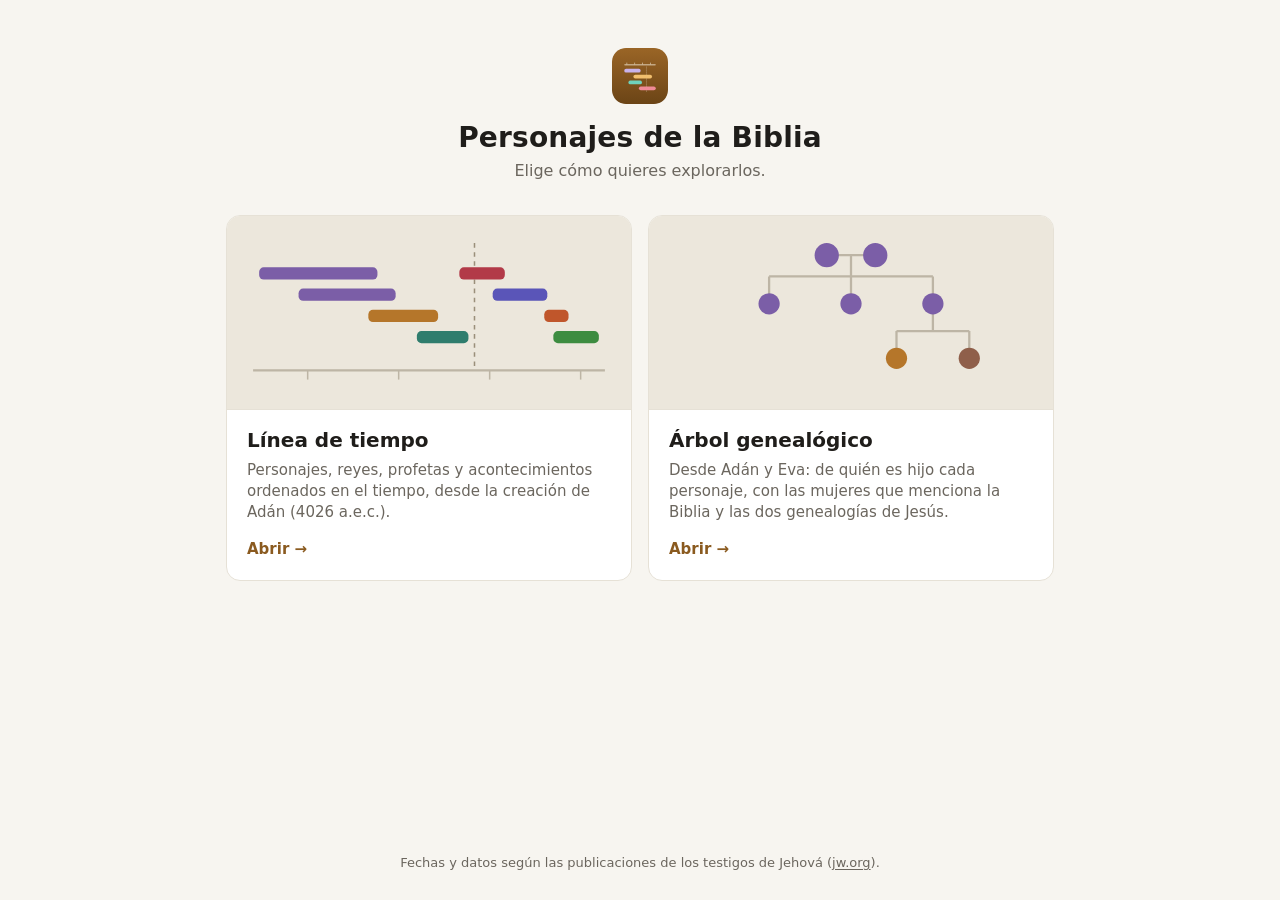
==== commit f1334814: "Agregar el árbol genealógico y renombrar la app - arbol.html: árbol centrado en una persona, con su " ====
--- a/index.html
+++ b/index.html
@@ -3,14 +3,14 @@
 <head>
 <meta charset="utf-8">
 <meta name="viewport" content="width=device-width, initial-scale=1">
-<title>Línea de tiempo bíblica</title>
-<meta name="description" content="Personajes y acontecimientos bíblicos en una línea de tiempo interactiva.">
+<title>Personajes de la Biblia</title>
+<meta name="description" content="Personajes y acontecimientos bíblicos en una línea de tiempo y en un árbol genealógico.">
 <!-- Vista previa al compartir el enlace (WhatsApp, Facebook, Telegram, X…). La imagen
      (vista-previa.png, 1200 × 630) necesita la dirección completa de la página publicada. -->
 <meta property="og:type" content="website">
-<meta property="og:site_name" content="Línea de tiempo bíblica">
-<meta property="og:title" content="Línea de tiempo bíblica">
-<meta property="og:description" content="Personajes y acontecimientos bíblicos en una línea de tiempo interactiva.">
+<meta property="og:site_name" content="Personajes de la Biblia">
+<meta property="og:title" content="Personajes de la Biblia">
+<meta property="og:description" content="Personajes y acontecimientos bíblicos en una línea de tiempo y en un árbol genealógico.">
 <meta property="og:url" content="https://nestornjrz.github.io/LineaDeTiempo/">
 <meta property="og:locale" content="es_ES">
 <meta property="og:image" content="https://nestornjrz.github.io/LineaDeTiempo/vista-previa.png">
@@ -27,7 +27,7 @@
 <meta name="theme-color" content="#f7f5f0" media="(prefers-color-scheme: light)">
 <meta name="theme-color" content="#16140f" media="(prefers-color-scheme: dark)">
 <meta name="apple-mobile-web-app-capable" content="yes">
-<meta name="apple-mobile-web-app-title" content="Línea bíblica">
+<meta name="apple-mobile-web-app-title" content="Personajes">
 <meta name="apple-mobile-web-app-status-bar-style" content="default">
 <link rel="stylesheet" href="comun.css">
 <style>
@@ -55,14 +55,6 @@
 .option p{margin:0; color:var(--muted)}
 .option .go{margin-top:auto; padding-top:10px; color:var(--accent); font-weight:600}
 a.option:hover .go{text-decoration:underline; text-underline-offset:3px}
-/* Sección que todavía no está disponible */
-.option.soon .pic{opacity:.55}
-.option.soon .go{color:var(--muted); font-weight:400; font-style:italic}
-.badge{
-  padding:2px 8px; border-radius:10px; font-size:11px; font-weight:700; letter-spacing:.4px; text-transform:uppercase;
-  color:var(--muted); background:var(--grid); border:1px solid var(--line);
-}
-
 /* Dibujos de las tarjetas (con los colores de las categorías) */
 .axis{stroke:var(--axis); stroke-width:1.5}
 .tk{stroke:var(--axis); stroke-width:1}
@@ -123,7 +115,7 @@
       </div>
     </a>
 
-    <div class="option soon" aria-disabled="true">
+    <a class="option" href="arbol.html">
       <div class="pic" aria-hidden="true">
         <svg viewBox="0 0 240 104">
           <path class="lnk" d="M111 14h18M120 14v14M66 28h108M66 28v12M120 28v12M174 28v12M174 52v12M150 64h48M150 64v12M198 64v12"/>
@@ -133,11 +125,11 @@
         </svg>
       </div>
       <div class="txt">
-        <h2>Árbol genealógico <span class="badge">En preparación</span></h2>
-        <p>Desde Adán y Eva: de quién es hijo cada personaje, con las mujeres que menciona la Biblia.</p>
-        <span class="go">Disponible próximamente</span>
+        <h2>Árbol genealógico</h2>
+        <p>Desde Adán y Eva: de quién es hijo cada personaje, con las mujeres que menciona la Biblia y las dos genealogías de Jesús.</p>
+        <span class="go">Abrir →</span>
       </div>
-    </div>
+    </a>
   </nav>
 </main>
 
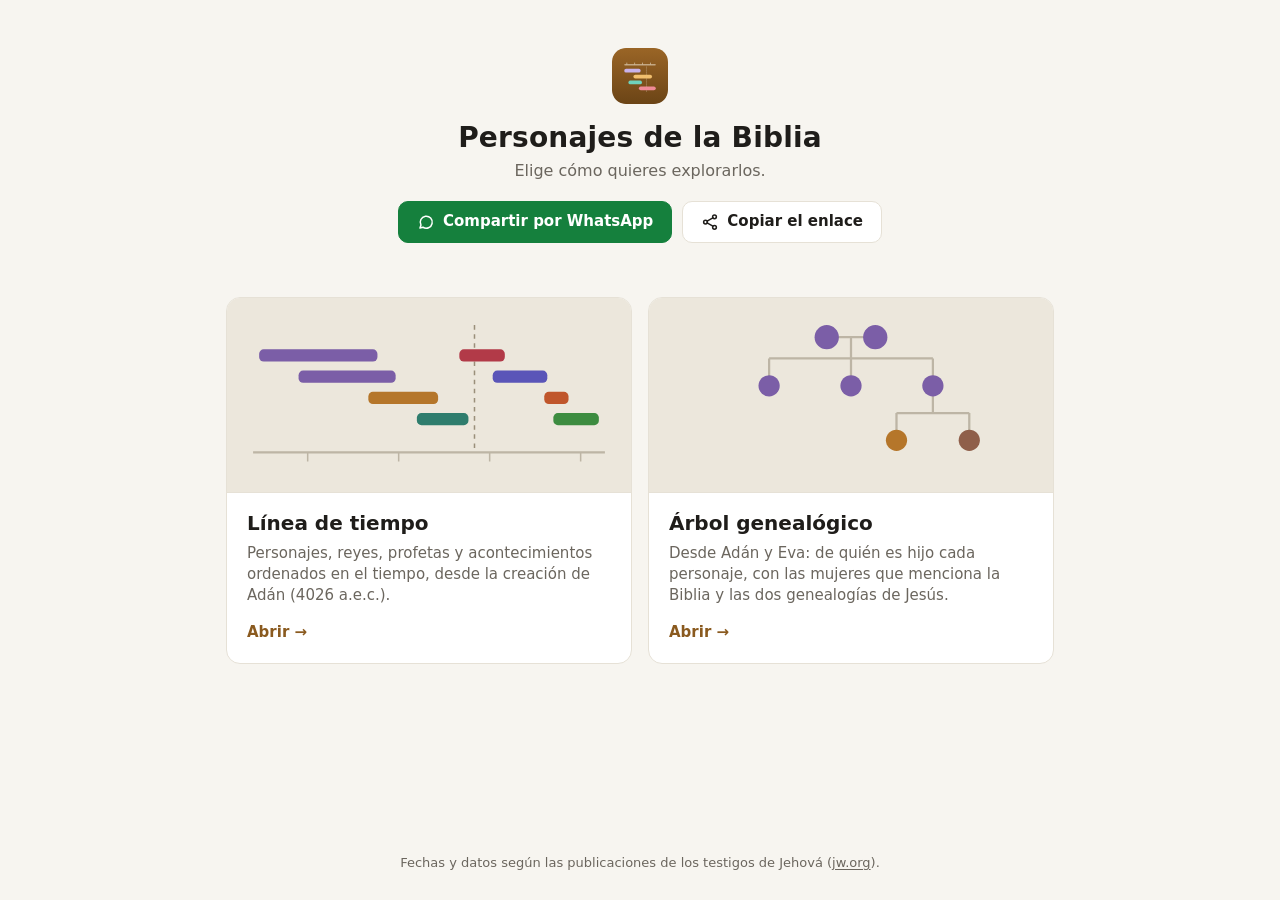
==== commit 86d77f0b: "Agregar en la portada los botones Instalar y Compartir «Instalar la aplicación» sube junto al título" ====
--- a/index.html
+++ b/index.html
@@ -69,16 +69,28 @@
   font-size:13px; color:var(--muted);
 }
 footer a{color:inherit; text-underline-offset:2px}
-.install{
-  height:38px; padding:0 16px; font:inherit; font-size:14px; font-weight:600; cursor:pointer;
-  color:var(--bg); background:var(--accent); border:0; border-radius:8px;
-}
-.install:hover{filter:brightness(1.08)}
-.install[hidden]{display:none}
+/* Botones de la portada: instalar la app y compartirla */
+.acciones{display:flex; flex-wrap:wrap; justify-content:center; gap:10px; margin-top:18px}
+.btn{
+  display:inline-flex; align-items:center; justify-content:center; gap:8px;
+  height:42px; padding:0 18px; font:inherit; font-size:15px; font-weight:600; cursor:pointer;
+  color:var(--text); background:var(--surface); border:1px solid var(--line); border-radius:10px;
+  text-decoration:none; transition:filter .15s, border-color .15s;
+}
+.btn svg{width:18px; height:18px; flex:none}
+.btn:hover{border-color:var(--accent)}
+.btn:focus-visible{outline:3px solid var(--accent); outline-offset:2px}
+.btn[hidden]{display:none}
+.btn.install{color:var(--bg); background:var(--accent); border-color:var(--accent)}
+.btn.wa{color:#fff; background:#15803d; border-color:#15803d}
+.btn.install:hover, .btn.wa:hover{filter:brightness(1.1)}
+.aviso{min-height:1.4em; margin:8px 0 0; font-size:14px; color:var(--accent)}
 @media (max-width: 559px){
   main{padding-top:28px}
   .top{margin-bottom:22px}
   h1{font-size:24px}
+  .acciones{flex-direction:column; align-items:center}
+  .btn{width:min(100%, 300px)}
 }
 </style>
 </head>
@@ -88,6 +100,21 @@
     <img src="icons/icon.svg" alt="">
     <h1>Personajes de la Biblia</h1>
     <p>Elige cómo quieres explorarlos.</p>
+    <div class="acciones">
+      <button id="install" class="btn install" hidden title="Instalar como aplicación en este dispositivo">
+        <svg viewBox="0 0 24 24" fill="none" stroke="currentColor" stroke-width="2.2" stroke-linecap="round" stroke-linejoin="round" aria-hidden="true"><path d="M12 4v11M7 10l5 5 5-5M5 20h14"/></svg>
+        Instalar la aplicación
+      </button>
+      <a id="whatsapp" class="btn wa" target="_blank" rel="noopener" title="Enviar el enlace de la aplicación por WhatsApp">
+        <svg viewBox="0 0 24 24" fill="none" stroke="currentColor" stroke-width="2" stroke-linejoin="round" aria-hidden="true"><path d="M4 20l1.3-3.9A8 8 0 1 1 8 19z"/></svg>
+        Compartir por WhatsApp
+      </a>
+      <button id="share" class="btn" title="Compartir el enlace de la aplicación">
+        <svg viewBox="0 0 24 24" fill="none" stroke="currentColor" stroke-width="2" stroke-linecap="round" aria-hidden="true"><circle cx="18" cy="5" r="2.5"/><circle cx="6" cy="12" r="2.5"/><circle cx="18" cy="19" r="2.5"/><path d="M8.2 10.8l7.6-4.4M8.2 13.2l7.6 4.4"/></svg>
+        <span>Compartir</span>
+      </button>
+    </div>
+    <p class="aviso" id="aviso" role="status"></p>
   </div>
 
   <nav class="options" aria-label="Secciones">
@@ -134,7 +161,6 @@
 </main>
 
 <footer>
-  <button id="install" class="install" hidden title="Instalar como aplicación en este dispositivo">⬇ Instalar la aplicación</button>
   <span>Fechas y datos según las publicaciones de los testigos de Jehová (<a href="https://www.jw.org/es/" target="_blank" rel="noopener">jw.org</a>).</span>
 </footer>
 
@@ -171,6 +197,33 @@
     alert('Para instalar en iPhone o iPad:\n\n1. Abre esta página en Safari.\n2. Toca el botón Compartir (el cuadrado con la flecha hacia arriba).\n3. Elige «Añadir a pantalla de inicio».');
   }
 });
+
+/* ===================== COMPARTIR LA APLICACIÓN ===================== */
+// Siempre se comparte la dirección publicada (también desde la app instalada o desde la PC)
+const URL_APP = document.querySelector('meta[property="og:url"]').content;
+const TEXTO = 'Personajes de la Biblia: una línea de tiempo y un árbol genealógico con los personajes bíblicos. ' +
+              'Se puede instalar en el celular.';
+const aviso = document.getElementById('aviso');
+const avisar = t => { aviso.textContent = t; setTimeout(() => { if (aviso.textContent === t) aviso.textContent = ''; }, 4000); };
+
+document.getElementById('whatsapp').href = 'https://wa.me/?text=' + encodeURIComponent(`${TEXTO}\n${URL_APP}`);
+
+// Celular: el menú de compartir del sistema (WhatsApp, Telegram, correo…). PC: copiar el enlace.
+const shareBtn = document.getElementById('share');
+if (!navigator.share) shareBtn.querySelector('span').textContent = 'Copiar el enlace';
+shareBtn.addEventListener('click', async () => {
+  if (navigator.share){
+    try { await navigator.share({title: 'Personajes de la Biblia', text: TEXTO, url: URL_APP}); }
+    catch {}   // el usuario cerró el menú
+    return;
+  }
+  try {
+    await navigator.clipboard.writeText(URL_APP);
+    avisar('Enlace copiado. Ya puedes pegarlo en un mensaje.');
+  } catch {
+    prompt('Copia este enlace:', URL_APP);
+  }
+});
 </script>
 </body>
 </html>
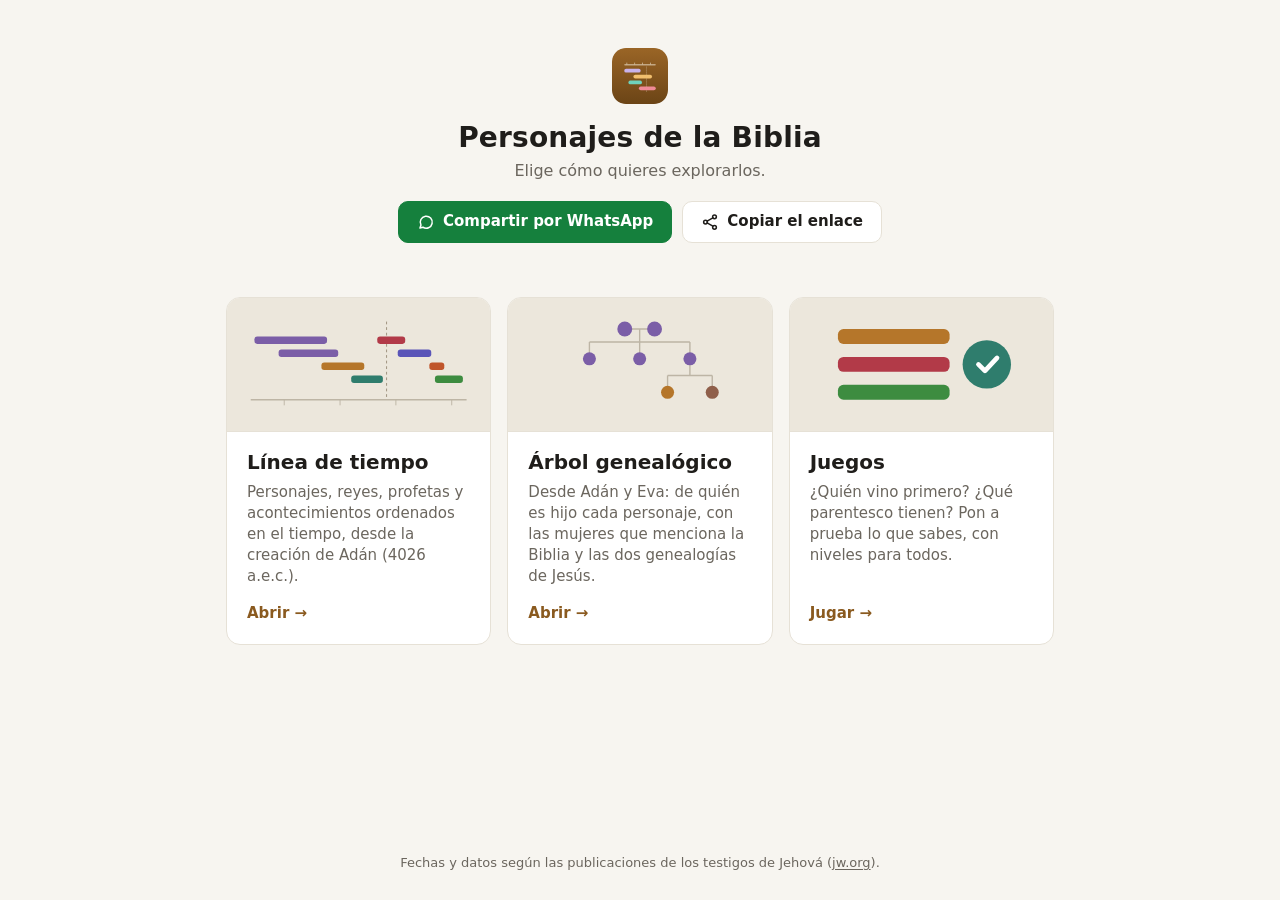
==== commit eaacb220: "Sección «Juegos»: ¿Quién vino primero? y ¿Qué parentesco tienen? - Página nueva juegos.html, con niv" ====
--- a/index.html
+++ b/index.html
@@ -4,7 +4,7 @@
 <meta charset="utf-8">
 <meta name="viewport" content="width=device-width, initial-scale=1">
 <title>Personajes de la Biblia</title>
-<meta name="description" content="Personajes y acontecimientos bíblicos en una línea de tiempo y en un árbol genealógico.">
+<meta name="description" content="Personajes y acontecimientos bíblicos en una línea de tiempo y en un árbol genealógico, y juegos para aprender.">
 <!-- Vista previa al compartir el enlace (WhatsApp, Facebook, Telegram, X…). La imagen
      (vista-previa.png, 1200 × 630) necesita la dirección completa de la página publicada. -->
 <meta property="og:type" content="website">
@@ -157,6 +157,23 @@
         <span class="go">Abrir →</span>
       </div>
     </a>
+
+    <a class="option" href="juegos.html">
+      <div class="pic" aria-hidden="true">
+        <svg viewBox="0 0 240 104">
+          <rect class="f-patri"  x="30"  y="14" width="120" height="16" rx="6"/>
+          <rect class="f-reyes"  x="30"  y="44" width="120" height="16" rx="6"/>
+          <rect class="f-apost"  x="30"  y="74" width="120" height="16" rx="6"/>
+          <circle class="f-israel" cx="190" cy="52" r="26"/>
+          <path d="M181 52l7 7 13-14" fill="none" stroke="var(--surface)" stroke-width="5" stroke-linecap="round" stroke-linejoin="round"/>
+        </svg>
+      </div>
+      <div class="txt">
+        <h2>Juegos</h2>
+        <p>¿Quién vino primero? ¿Qué parentesco tienen? Pon a prueba lo que sabes, con niveles para todos.</p>
+        <span class="go">Jugar →</span>
+      </div>
+    </a>
   </nav>
 </main>
 
--- a/comun.css
+++ b/comun.css
@@ -5,7 +5,7 @@
   --c-ante:#7b5ea7; --c-patri:#b5762a; --c-epat:#8f5f4a; --c-israel:#2f7d6d; --c-reyes:#b23a48;
   --c-juda:#b0306f; --c-isr:#56677a;
   --c-profp:#2f6db3; --c-profm:#1689a8; --c-prof:#5a55b8;
-  --c-exilio:#6f7f22; --c-cristo:#c0562b; --c-apost:#3d8c40; --c-gob:#8a6d1f; --c-disc:#a0688f; --c-crono:#5b544a; --c-guerra:#9c3a1e; --c-pres:#2a6f97;
+  --c-exilio:#6f7f22; --c-cristo:#c0562b; --c-apost:#3d8c40; --c-gob:#8a6d1f; --c-disc:#a0688f; --c-crono:#5b544a; --c-guerra:#9c3a1e; --c-pueblo:#5f7f6a; --c-potencia:#3b4a8f; --c-pres:#2a6f97;
   --good:#2e8b57; --bad:#c0392b; --tibio:#a87a00;
   --mil:rgba(138,90,31,.17); --mil-line:rgba(138,90,31,.35); --sheen:rgba(255,255,255,.45); --event:#9a8f7a; --pill:#fffaf0; --shadow:0 6px 24px rgba(40,30,10,.18);
 }
@@ -17,7 +17,7 @@
     --c-juda:#e66fa6; --c-isr:#9aaabd;
     --good:#5cc98a; --bad:#ef6b5e; --tibio:#e8c04a;
     --c-profp:#6aa3e6; --c-profm:#4cc4e0; --c-prof:#9b96ec;
-    --c-exilio:#a8bb4c; --c-cristo:#ee8758; --c-apost:#6cc26f; --c-gob:#d1b04f; --c-disc:#d39bc2; --c-crono:#ada188; --c-guerra:#e0714f; --c-pres:#6fb3d9;
+    --c-exilio:#a8bb4c; --c-cristo:#ee8758; --c-apost:#6cc26f; --c-gob:#d1b04f; --c-disc:#d39bc2; --c-crono:#ada188; --c-guerra:#e0714f; --c-pueblo:#93c0a3; --c-potencia:#9aa6e6; --c-pres:#6fb3d9;
     --mil:rgba(255,236,205,.12); --mil-line:rgba(224,168,90,.3); --sheen:rgba(255,255,255,.6); --event:#8c836f; --pill:#2a261d; --shadow:0 6px 24px rgba(0,0,0,.5);
   }
 }
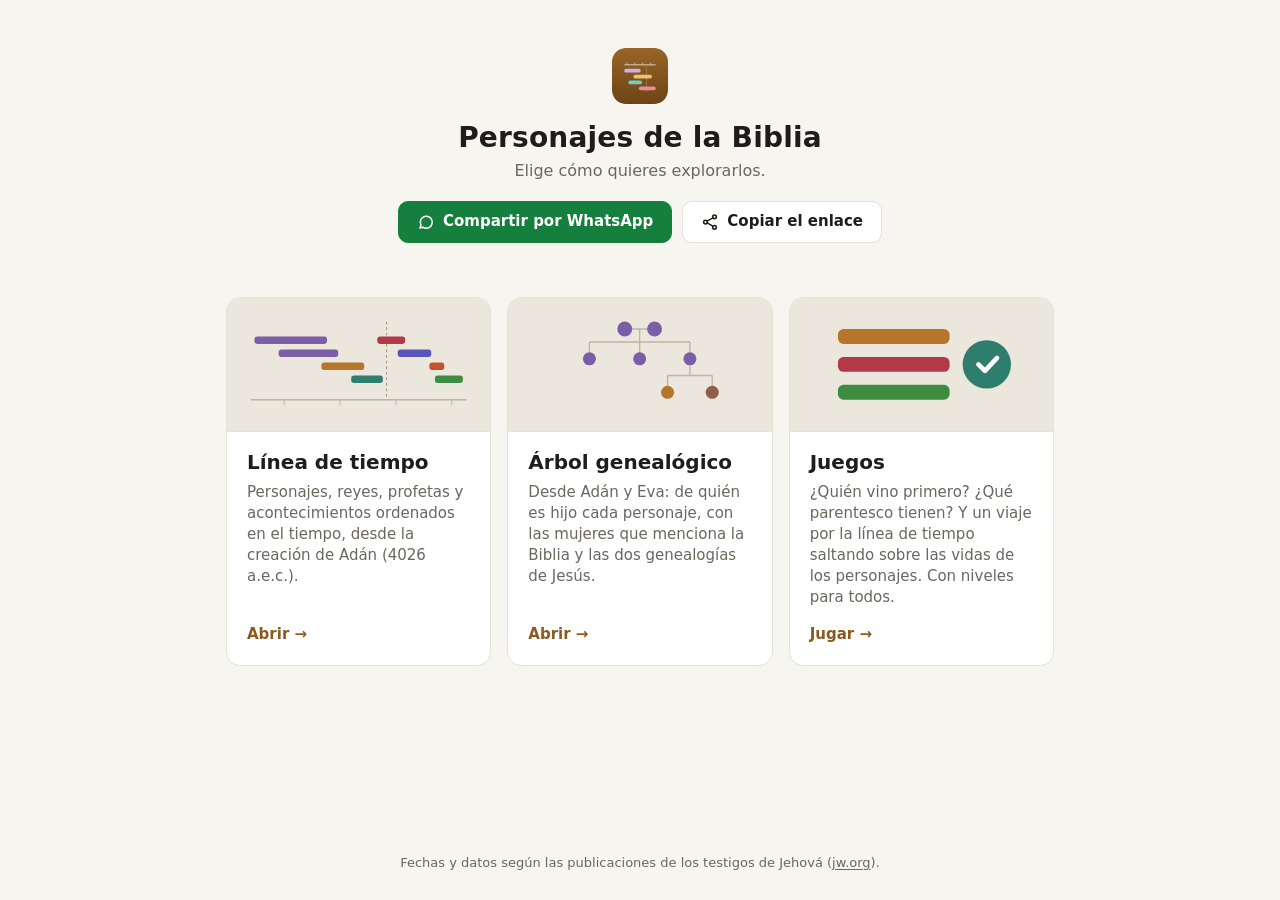
==== commit d3131b3a: "Juegos: «Viaje por la línea de tiempo» - Juego de plataformas nuevo (viaje.html, en canvas): un jove" ====
--- a/index.html
+++ b/index.html
@@ -170,7 +170,7 @@
       </div>
       <div class="txt">
         <h2>Juegos</h2>
-        <p>¿Quién vino primero? ¿Qué parentesco tienen? Pon a prueba lo que sabes, con niveles para todos.</p>
+        <p>¿Quién vino primero? ¿Qué parentesco tienen? Y un viaje por la línea de tiempo saltando sobre las vidas de los personajes. Con niveles para todos.</p>
         <span class="go">Jugar →</span>
       </div>
     </a>
